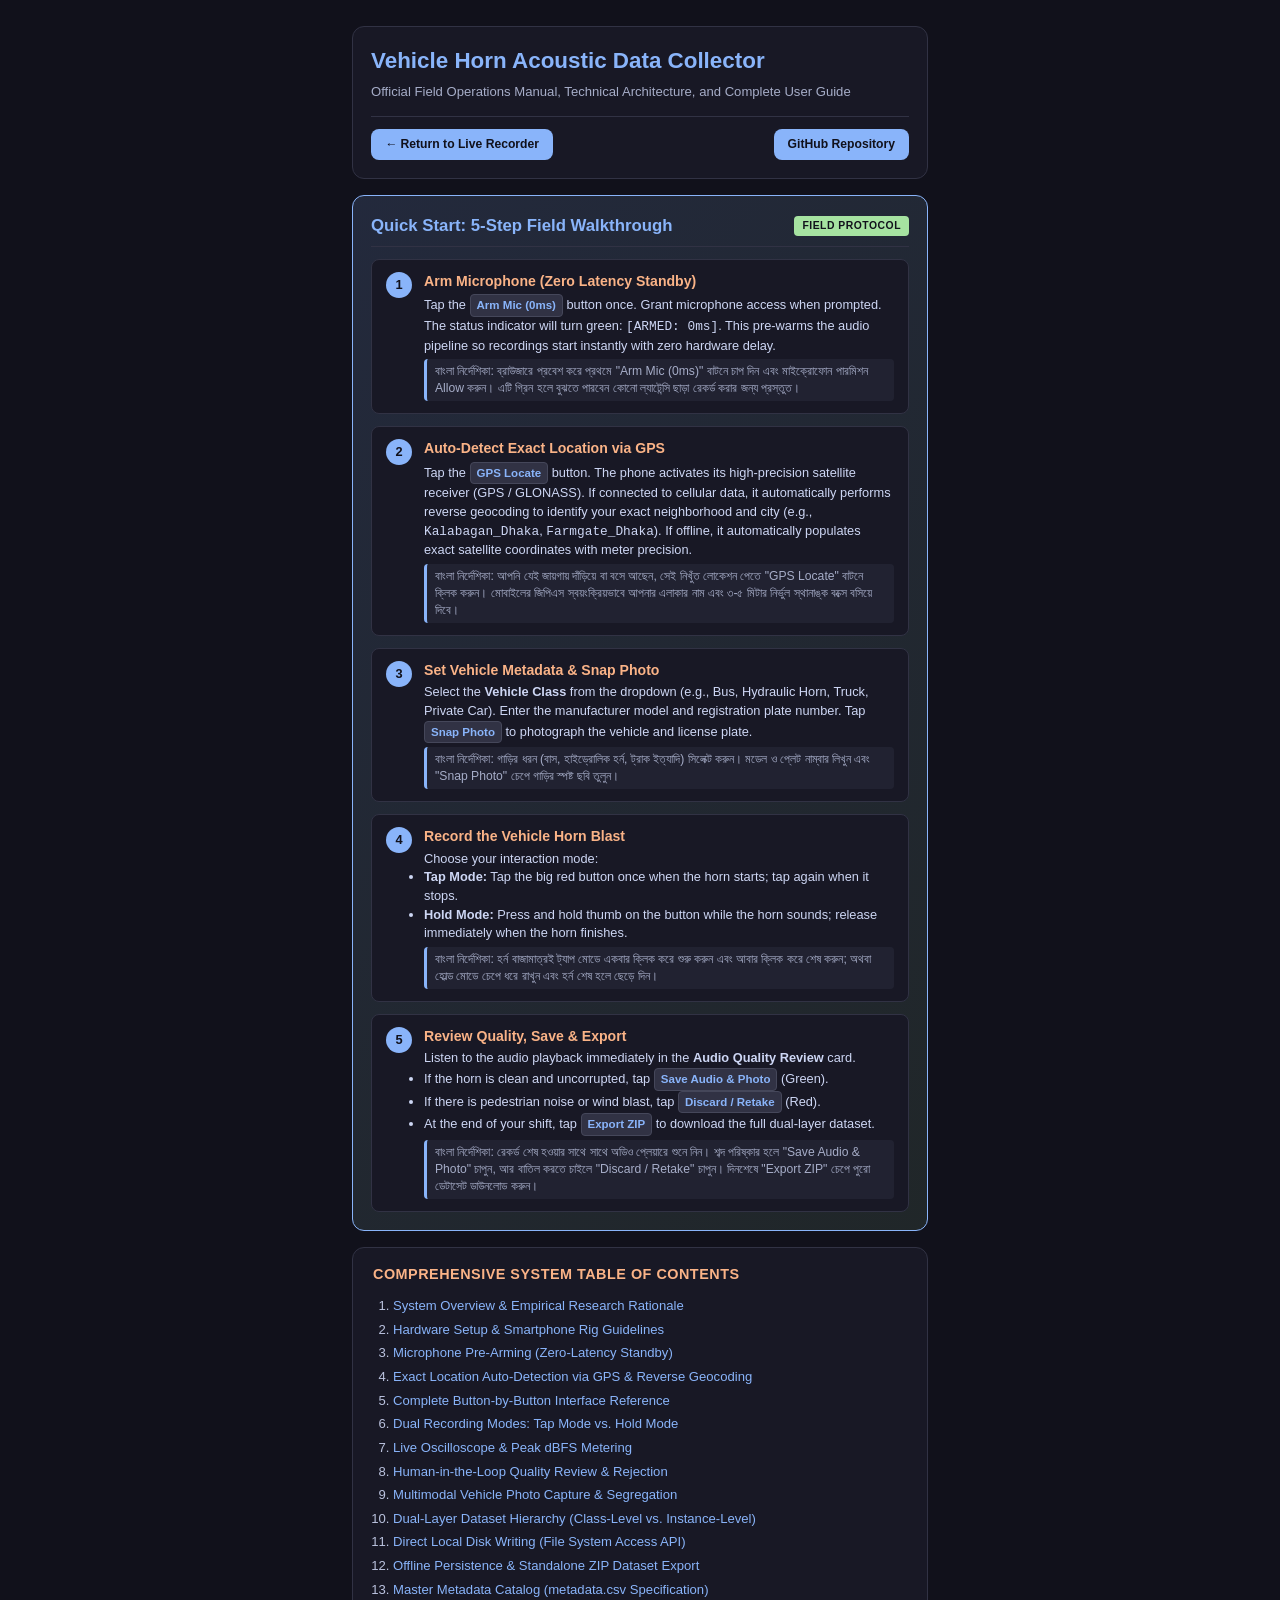
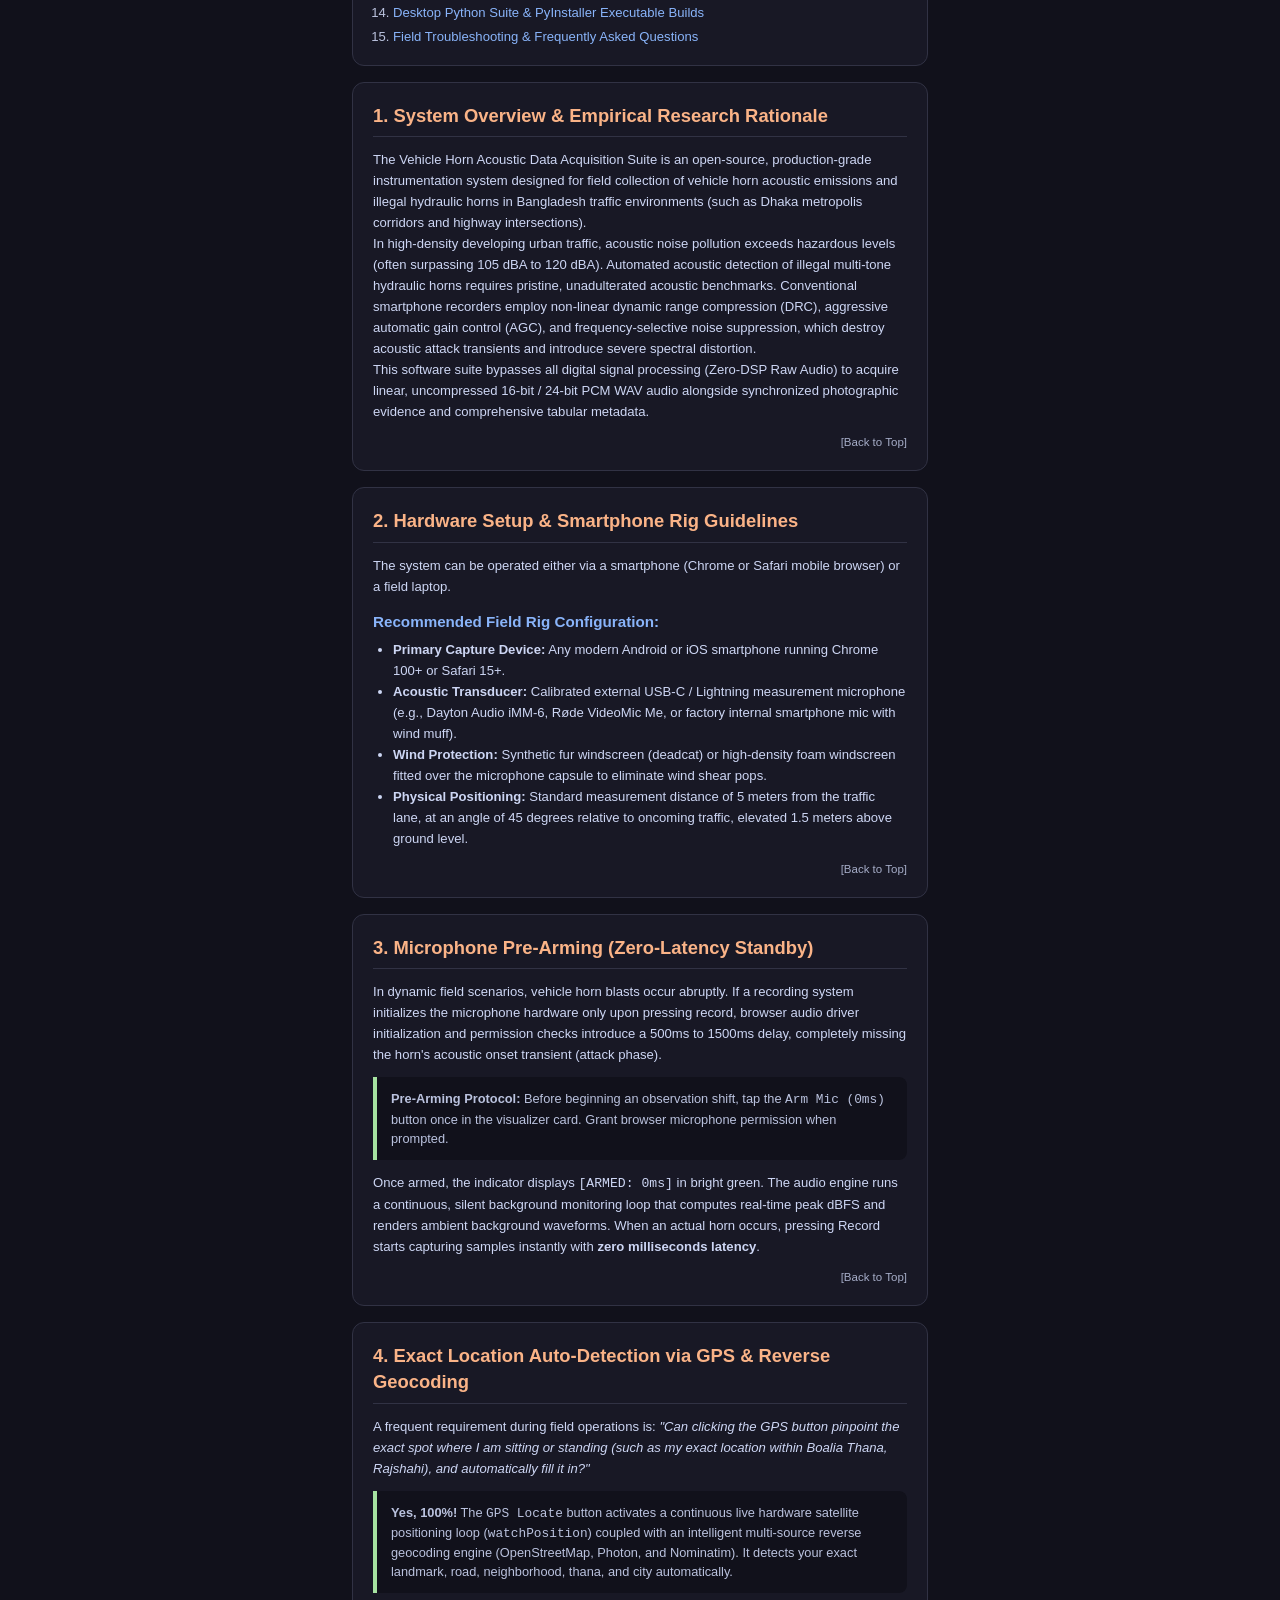
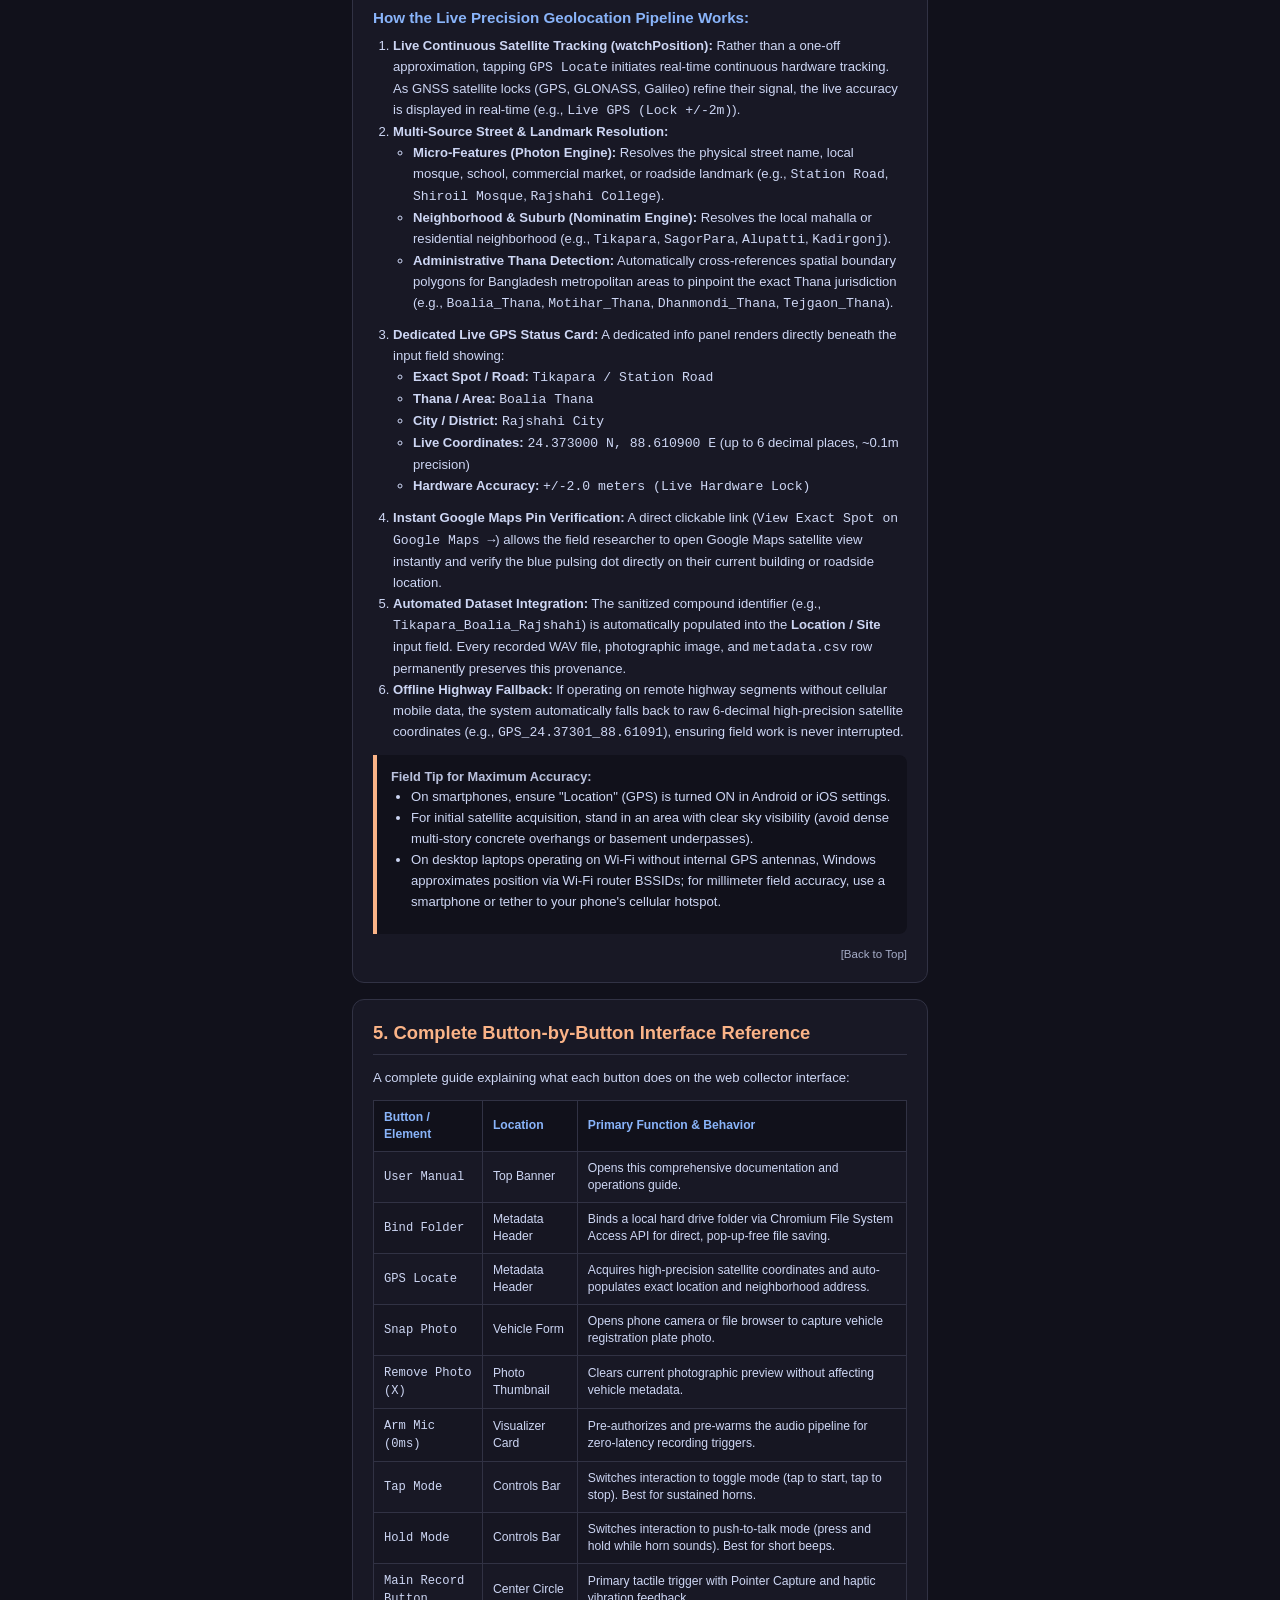
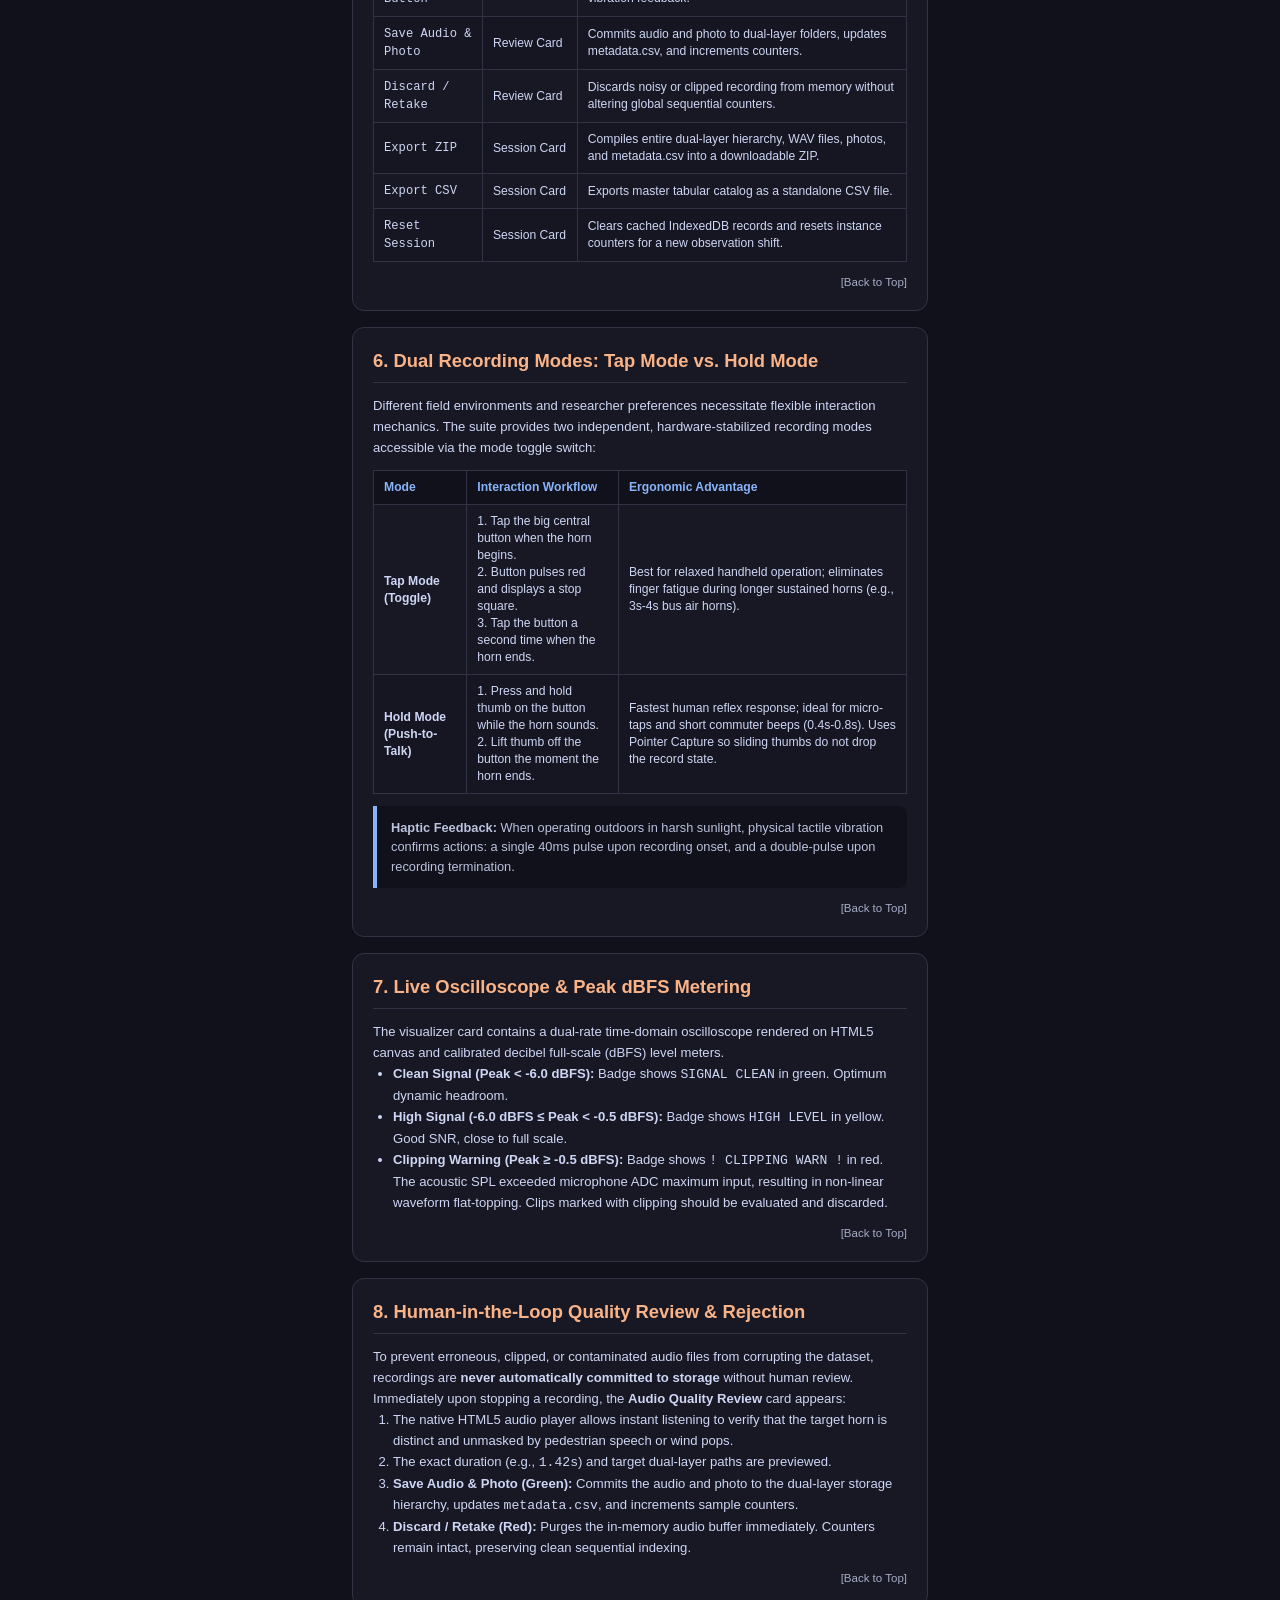
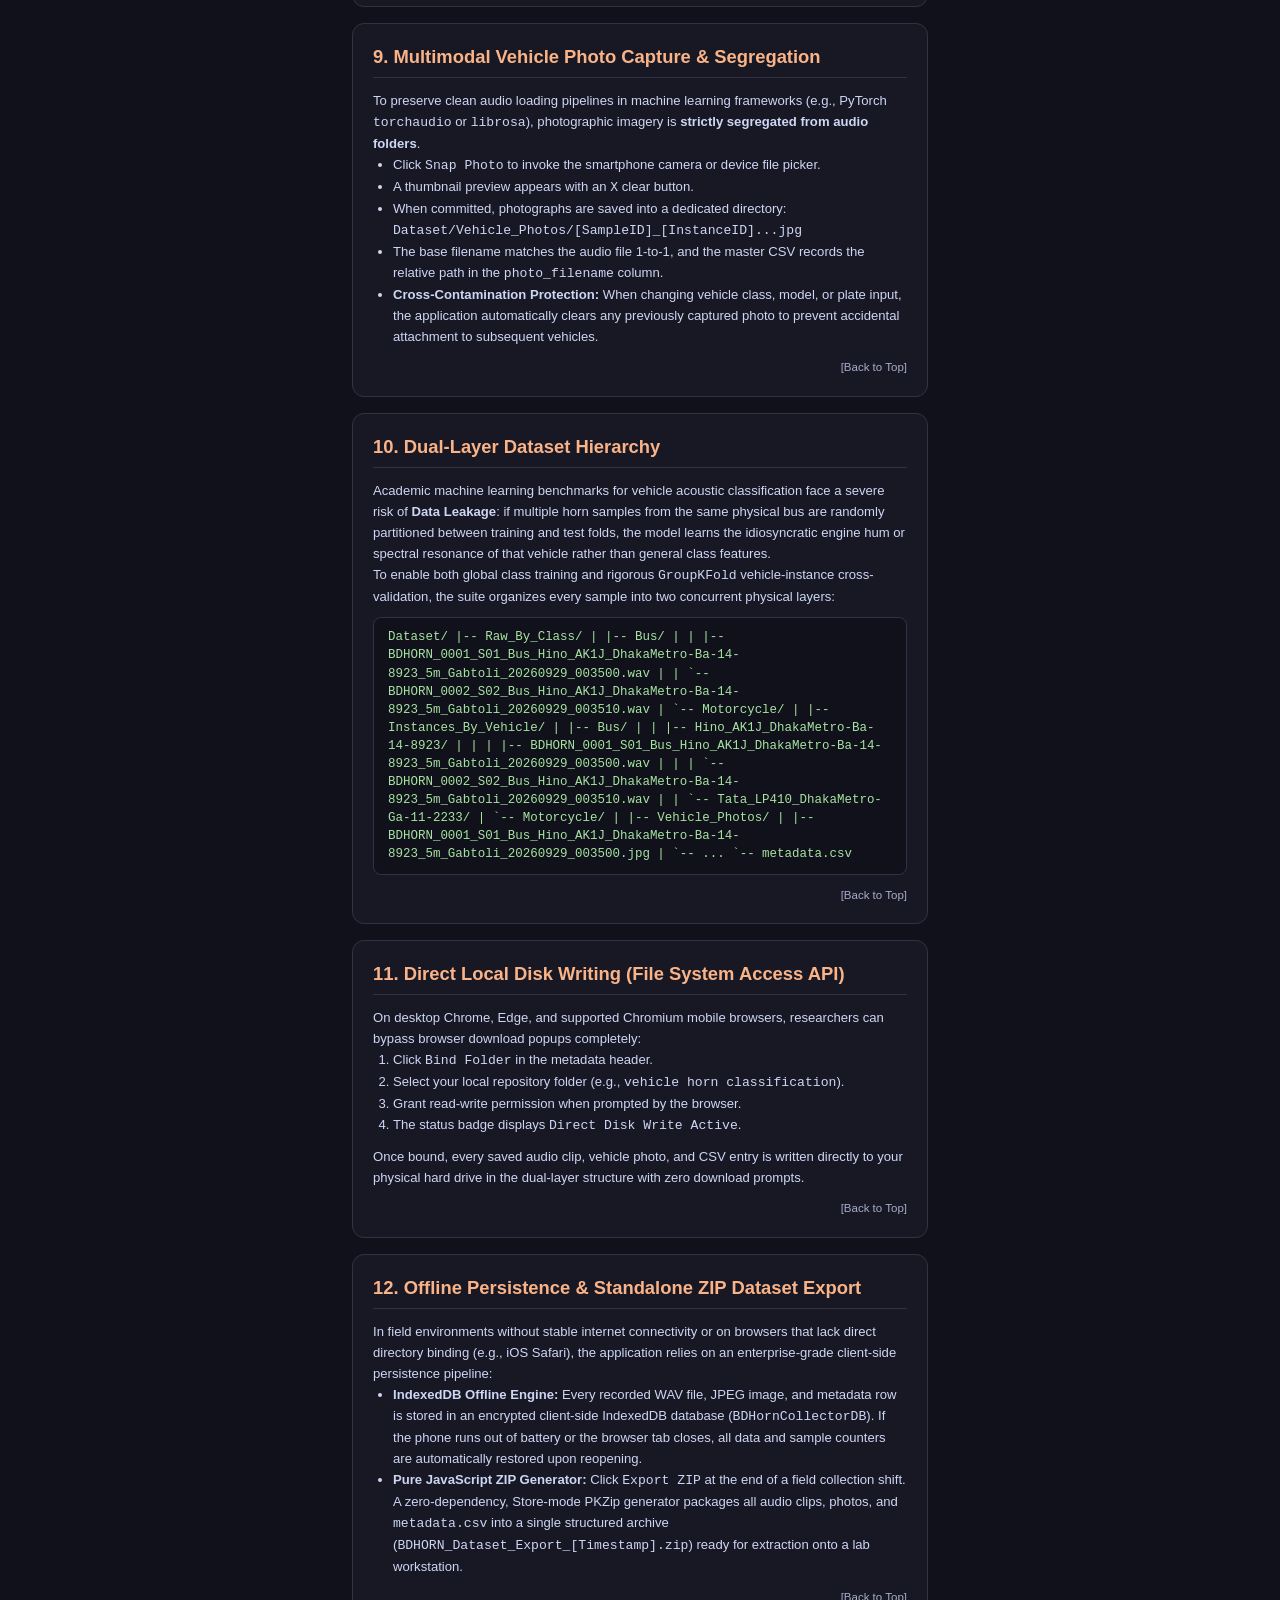
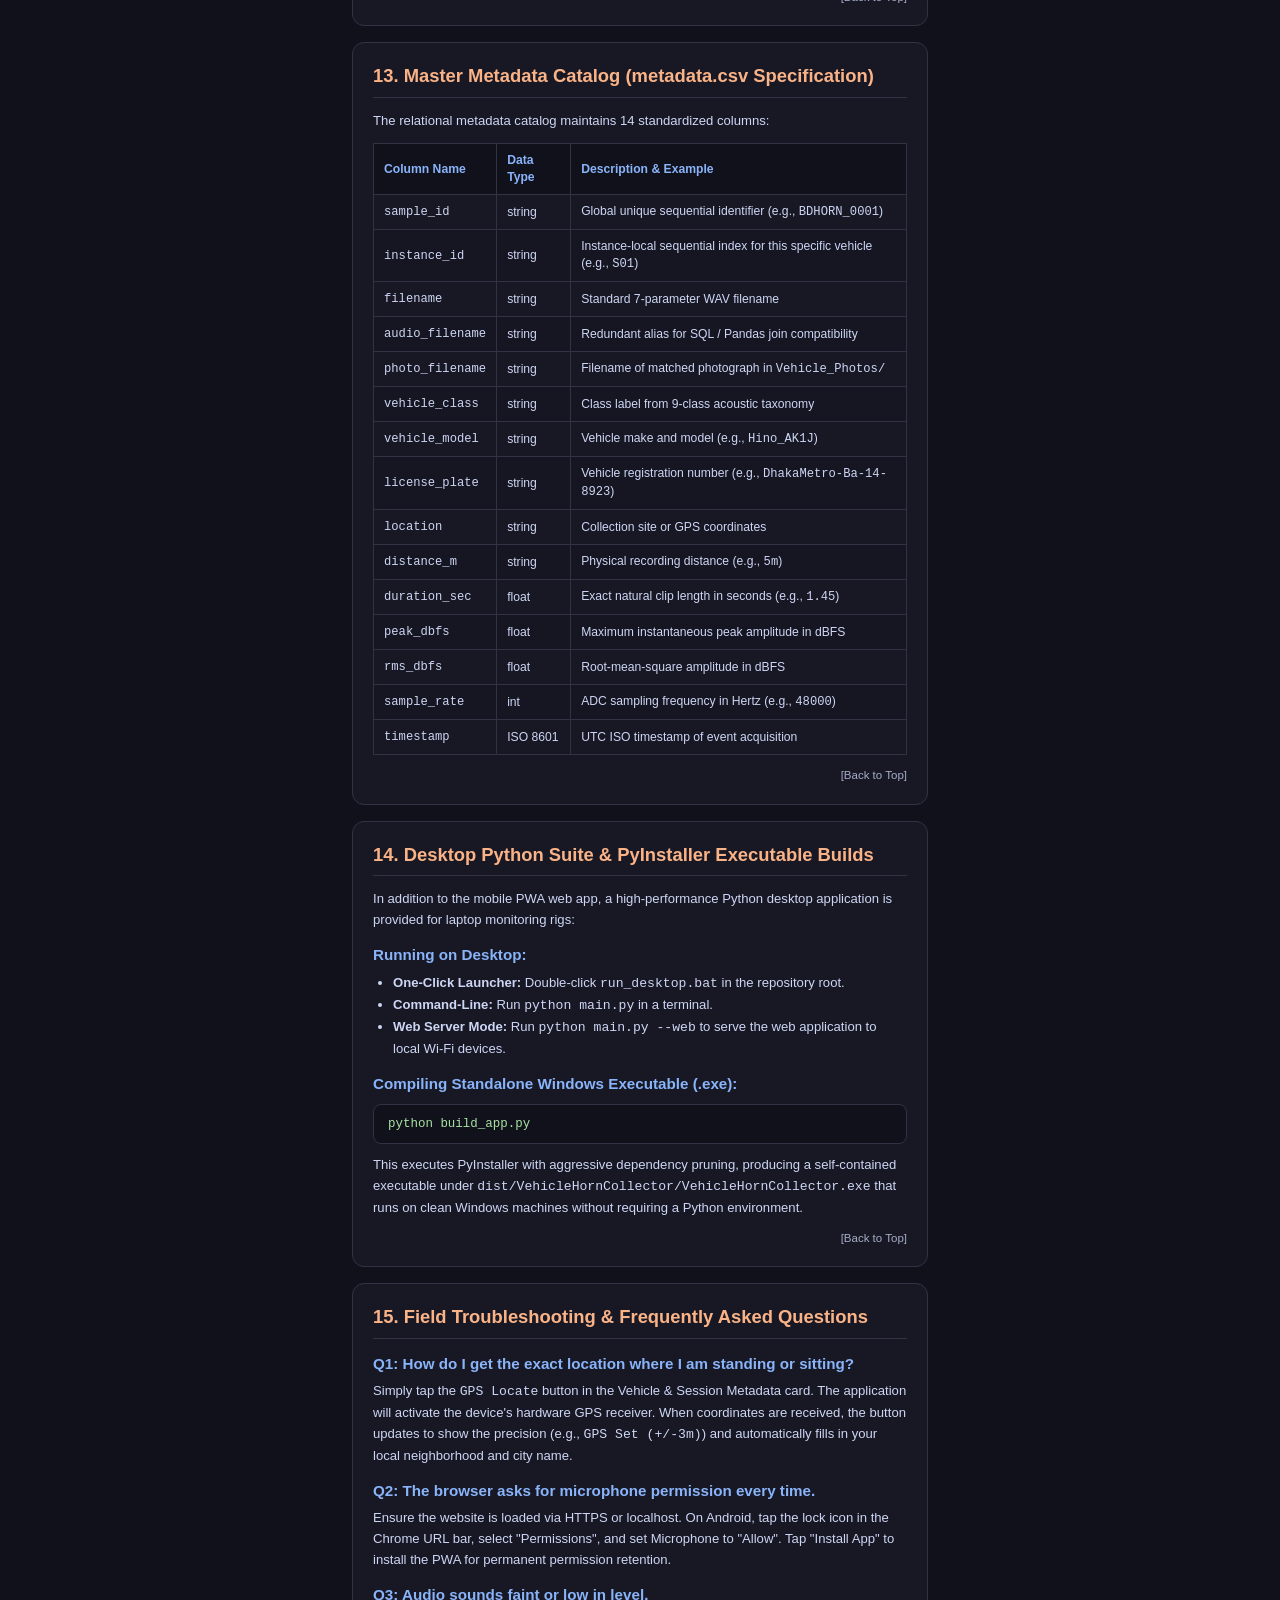
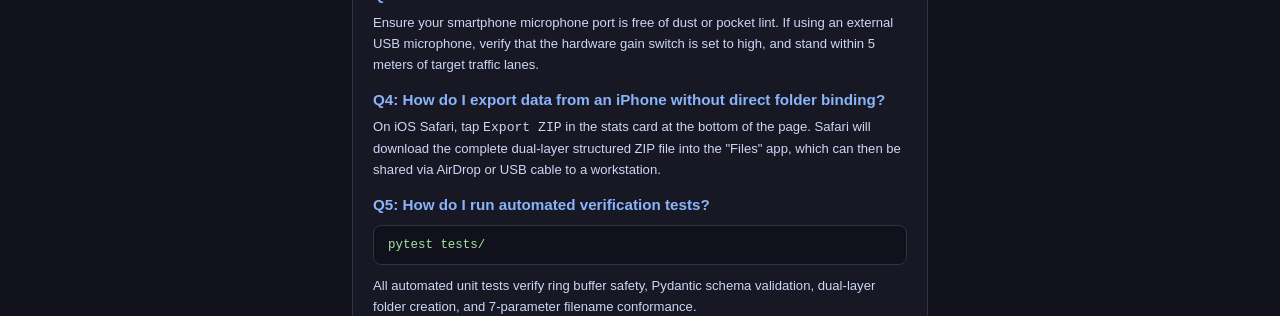
==== docs.html @ 0a72129c "Update filename architecture to [SampleID]_[InstanceID]_[VehicleClass]_[VehicleModel]_[LicensePlate]" ====
<!DOCTYPE html>
<html lang="en">
<head>
  <meta charset="UTF-8">
  <meta name="viewport" content="width=device-width, initial-scale=1.0, maximum-scale=1.0, user-scalable=no">
  <title>User Manual & Field Operations Guide - Vehicle Horn Acoustic Suite</title>
  <link rel="stylesheet" href="style.css">
  <meta name="theme-color" content="#1e1e2e">
  <style>
    .docs-container {
      max-width: 860px;
      margin: 0 auto;
      padding: 16px 12px;
      display: flex;
      flex-direction: column;
      gap: 16px;
    }
    .docs-header {
      background: #181825;
      padding: 18px;
      border-radius: 12px;
      border: 1px solid #313244;
    }
    .docs-header h1 {
      font-size: 1.4rem;
      color: #89b4fa;
      font-weight: 800;
      margin-bottom: 6px;
    }
    .docs-header p {
      font-size: 0.82rem;
      color: #a6adc8;
      line-height: 1.5;
    }
    .nav-bar {
      display: flex;
      justify-content: space-between;
      align-items: center;
      margin-top: 14px;
      padding-top: 12px;
      border-top: 1px solid #313244;
      flex-wrap: wrap;
      gap: 8px;
    }
    .nav-btn-link {
      background: #89b4fa;
      color: #11111b;
      text-decoration: none;
      font-size: 0.76rem;
      font-weight: 700;
      padding: 7px 14px;
      border-radius: 8px;
      display: inline-block;
      transition: filter 0.15s;
    }
    .nav-btn-link:hover { filter: brightness(1.1); }
    
    /* Quick Start Banner */
    .quick-start-box {
      background: linear-gradient(135deg, rgba(137, 180, 250, 0.15), rgba(166, 227, 161, 0.10));
      border: 1.5px solid #89b4fa;
      border-radius: 12px;
      padding: 18px;
    }
    .quick-start-header {
      display: flex;
      justify-content: space-between;
      align-items: center;
      margin-bottom: 12px;
      border-bottom: 1px solid #313244;
      padding-bottom: 8px;
    }
    .quick-start-title {
      font-size: 1.05rem;
      font-weight: 800;
      color: #89b4fa;
    }
    .quick-start-badge {
      background: #a6e3a1;
      color: #11111b;
      font-size: 0.65rem;
      font-weight: 800;
      padding: 3px 8px;
      border-radius: 4px;
      letter-spacing: 0.5px;
      text-transform: uppercase;
    }
    .quick-steps-grid {
      display: flex;
      flex-direction: column;
      gap: 12px;
    }
    .quick-step-card {
      background: #181825;
      border: 1px solid #313244;
      border-radius: 8px;
      padding: 12px 14px;
      display: flex;
      gap: 12px;
      align-items: flex-start;
    }
    .step-badge {
      background: #89b4fa;
      color: #11111b;
      font-weight: 800;
      font-size: 0.8rem;
      min-width: 26px;
      height: 26px;
      border-radius: 50%;
      display: flex;
      align-items: center;
      justify-content: center;
      flex-shrink: 0;
    }
    .step-body {
      flex: 1;
    }
    .step-title {
      font-size: 0.88rem;
      font-weight: 700;
      color: #fab387;
      margin-bottom: 3px;
    }
    .step-desc {
      font-size: 0.8rem;
      color: #cdd6f4;
      line-height: 1.45;
    }
    .bilingual-hint {
      font-size: 0.76rem;
      color: #a6adc8;
      margin-top: 4px;
      font-style: normal;
      background: rgba(49, 50, 68, 0.4);
      padding: 4px 8px;
      border-radius: 4px;
      border-left: 3px solid #89b4fa;
    }

    .toc-card {
      background: #181825;
      padding: 16px 20px;
      border-radius: 12px;
      border: 1px solid #313244;
    }
    .toc-title {
      font-size: 0.9rem;
      font-weight: 700;
      color: #fab387;
      margin-bottom: 10px;
      text-transform: uppercase;
      letter-spacing: 0.5px;
    }
    .toc-list {
      list-style-type: decimal;
      padding-left: 20px;
      font-size: 0.82rem;
      color: #bac2de;
      line-height: 1.8;
    }
    .toc-list a {
      color: #89b4fa;
      text-decoration: none;
    }
    .toc-list a:hover { text-decoration: underline; }
    .doc-section {
      background: #181825;
      padding: 20px;
      border-radius: 12px;
      border: 1px solid #313244;
    }
    .doc-section h2 {
      font-size: 1.15rem;
      color: #fab387;
      margin-bottom: 12px;
      border-bottom: 1px solid #313244;
      padding-bottom: 8px;
    }
    .doc-section h3 {
      font-size: 0.95rem;
      color: #89b4fa;
      margin: 14px 0 6px 0;
    }
    .doc-section p, .doc-section li {
      font-size: 0.82rem;
      color: #cdd6f4;
      line-height: 1.6;
    }
    .doc-section ul, .doc-section ol {
      padding-left: 20px;
      margin-bottom: 10px;
    }
    .doc-callout {
      background: #11111b;
      border-left: 4px solid #89b4fa;
      padding: 12px 14px;
      border-radius: 0 8px 8px 0;
      margin: 12px 0;
      font-size: 0.8rem;
      color: #bac2de;
      line-height: 1.5;
    }
    .doc-callout.warning { border-left-color: #fab387; }
    .doc-callout.success { border-left-color: #a6e3a1; }
    .code-block {
      background: #11111b;
      border: 1px solid #313244;
      border-radius: 8px;
      padding: 10px 14px;
      font-family: Consolas, Monaco, "Courier New", monospace;
      font-size: 0.78rem;
      color: #a6e3a1;
      overflow-x: auto;
      margin: 10px 0;
      line-height: 1.45;
    }
    .data-table {
      width: 100%;
      border-collapse: collapse;
      margin: 12px 0;
      font-size: 0.76rem;
    }
    .data-table th, .data-table td {
      border: 1px solid #313244;
      padding: 8px 10px;
      text-align: left;
    }
    .data-table th {
      background: #11111b;
      color: #89b4fa;
      font-weight: 700;
    }
    .data-table tr:nth-child(even) { background: #161622; }
    .btn-tag {
      background: #313244;
      color: #89b4fa;
      border: 1px solid #45475a;
      padding: 2px 6px;
      border-radius: 4px;
      font-weight: 700;
      font-size: 0.72rem;
      display: inline-block;
      white-space: nowrap;
    }
    .back-to-top {
      text-align: right;
      font-size: 0.72rem;
      margin-top: 12px;
    }
    .back-to-top a {
      color: #a6adc8;
      text-decoration: none;
    }
    .back-to-top a:hover { color: #89b4fa; }
  </style>
</head>
<body>
  <div class="docs-container">
    <header class="docs-header">
      <h1>Vehicle Horn Acoustic Data Collector</h1>
      <p>Official Field Operations Manual, Technical Architecture, and Complete User Guide</p>
      <div class="nav-bar">
        <a href="index.html" class="nav-btn-link">&larr; Return to Live Recorder</a>
        <a href="https://github.com/tamimystic/vehicle-horn-classification" target="_blank" rel="noopener" class="nav-btn-link">GitHub Repository</a>
      </div>
    </header>

    <!-- Quick Start Card -->
    <section class="quick-start-box">
      <div class="quick-start-header">
        <span class="quick-start-title">Quick Start: 5-Step Field Walkthrough</span>
        <span class="quick-start-badge">FIELD PROTOCOL</span>
      </div>
      <div class="quick-steps-grid">
        <div class="quick-step-card">
          <div class="step-badge">1</div>
          <div class="step-body">
            <div class="step-title">Arm Microphone (Zero Latency Standby)</div>
            <div class="step-desc">
              Tap the <span class="btn-tag">Arm Mic (0ms)</span> button once. Grant microphone access when prompted. The status indicator will turn green: <code>[ARMED: 0ms]</code>. This pre-warms the audio pipeline so recordings start instantly with zero hardware delay.
            </div>
            <div class="bilingual-hint">
              বাংলা নির্দেশিকা: ব্রাউজারে প্রবেশ করে প্রথমে "Arm Mic (0ms)" বাটনে চাপ দিন এবং মাইক্রোফোন পারমিশন Allow করুন। এটি গ্রিন হলে বুঝতে পারবেন কোনো ল্যাটেন্সি ছাড়া রেকর্ড করার জন্য প্রস্তুত।
            </div>
          </div>
        </div>

        <div class="quick-step-card">
          <div class="step-badge">2</div>
          <div class="step-body">
            <div class="step-title">Auto-Detect Exact Location via GPS</div>
            <div class="step-desc">
              Tap the <span class="btn-tag">GPS Locate</span> button. The phone activates its high-precision satellite receiver (GPS / GLONASS). If connected to cellular data, it automatically performs reverse geocoding to identify your exact neighborhood and city (e.g., <code>Kalabagan_Dhaka</code>, <code>Farmgate_Dhaka</code>). If offline, it automatically populates exact satellite coordinates with meter precision.
            </div>
            <div class="bilingual-hint">
              বাংলা নির্দেশিকা: আপনি যেই জায়গায় দাঁড়িয়ে বা বসে আছেন, সেই নিখুঁত লোকেশন পেতে "GPS Locate" বাটনে ক্লিক করুন। মোবাইলের জিপিএস স্বয়ংক্রিয়ভাবে আপনার এলাকার নাম এবং ৩-৫ মিটার নির্ভুল স্থানাঙ্ক বক্সে বসিয়ে দিবে।
            </div>
          </div>
        </div>

        <div class="quick-step-card">
          <div class="step-badge">3</div>
          <div class="step-body">
            <div class="step-title">Set Vehicle Metadata & Snap Photo</div>
            <div class="step-desc">
              Select the <strong>Vehicle Class</strong> from the dropdown (e.g., Bus, Hydraulic Horn, Truck, Private Car). Enter the manufacturer model and registration plate number. Tap <span class="btn-tag">Snap Photo</span> to photograph the vehicle and license plate.
            </div>
            <div class="bilingual-hint">
              বাংলা নির্দেশিকা: গাড়ির ধরন (বাস, হাইড্রোলিক হর্ন, ট্রাক ইত্যাদি) সিলেক্ট করুন। মডেল ও প্লেট নাম্বার লিখুন এবং "Snap Photo" চেপে গাড়ির স্পষ্ট ছবি তুলুন।
            </div>
          </div>
        </div>

        <div class="quick-step-card">
          <div class="step-badge">4</div>
          <div class="step-body">
            <div class="step-title">Record the Vehicle Horn Blast</div>
            <div class="step-desc">
              Choose your interaction mode:
              <ul>
                <li><strong>Tap Mode:</strong> Tap the big red button once when the horn starts; tap again when it stops.</li>
                <li><strong>Hold Mode:</strong> Press and hold thumb on the button while the horn sounds; release immediately when the horn finishes.</li>
              </ul>
            </div>
            <div class="bilingual-hint">
              বাংলা নির্দেশিকা: হর্ন বাজামাত্রই ট্যাপ মোডে একবার ক্লিক করে শুরু করুন এবং আবার ক্লিক করে শেষ করুন; অথবা হোল্ড মোডে চেপে ধরে রাখুন এবং হর্ন শেষ হলে ছেড়ে দিন।
            </div>
          </div>
        </div>

        <div class="quick-step-card">
          <div class="step-badge">5</div>
          <div class="step-body">
            <div class="step-title">Review Quality, Save & Export</div>
            <div class="step-desc">
              Listen to the audio playback immediately in the <strong>Audio Quality Review</strong> card.
              <ul>
                <li>If the horn is clean and uncorrupted, tap <span class="btn-tag">Save Audio & Photo</span> (Green).</li>
                <li>If there is pedestrian noise or wind blast, tap <span class="btn-tag">Discard / Retake</span> (Red).</li>
                <li>At the end of your shift, tap <span class="btn-tag">Export ZIP</span> to download the full dual-layer dataset.</li>
              </ul>
            </div>
            <div class="bilingual-hint">
              বাংলা নির্দেশিকা: রেকর্ড শেষ হওয়ার সাথে সাথে অডিও প্লেয়ারে শুনে নিন। শব্দ পরিষ্কার হলে "Save Audio & Photo" চাপুন, আর বাতিল করতে চাইলে "Discard / Retake" চাপুন। দিনশেষে "Export ZIP" চেপে পুরো ডেটাসেট ডাউনলোড করুন।
            </div>
          </div>
        </div>
      </div>
    </section>

    <!-- Table of Contents -->
    <section class="toc-card">
      <div class="toc-title">Comprehensive System Table of Contents</div>
      <ol class="toc-list">
        <li><a href="#section-1">System Overview & Empirical Research Rationale</a></li>
        <li><a href="#section-2">Hardware Setup & Smartphone Rig Guidelines</a></li>
        <li><a href="#section-3">Microphone Pre-Arming (Zero-Latency Standby)</a></li>
        <li><a href="#section-4">Exact Location Auto-Detection via GPS & Reverse Geocoding</a></li>
        <li><a href="#section-5">Complete Button-by-Button Interface Reference</a></li>
        <li><a href="#section-6">Dual Recording Modes: Tap Mode vs. Hold Mode</a></li>
        <li><a href="#section-7">Live Oscilloscope & Peak dBFS Metering</a></li>
        <li><a href="#section-8">Human-in-the-Loop Quality Review & Rejection</a></li>
        <li><a href="#section-9">Multimodal Vehicle Photo Capture & Segregation</a></li>
        <li><a href="#section-10">Dual-Layer Dataset Hierarchy (Class-Level vs. Instance-Level)</a></li>
        <li><a href="#section-11">Direct Local Disk Writing (File System Access API)</a></li>
        <li><a href="#section-12">Offline Persistence & Standalone ZIP Dataset Export</a></li>
        <li><a href="#section-13">Master Metadata Catalog (metadata.csv Specification)</a></li>
        <li><a href="#section-14">Desktop Python Suite & PyInstaller Executable Builds</a></li>
        <li><a href="#section-15">Field Troubleshooting & Frequently Asked Questions</a></li>
      </ol>
    </section>

    <!-- Section 1 -->
    <article id="section-1" class="doc-section">
      <h2>1. System Overview & Empirical Research Rationale</h2>
      <p>
        The Vehicle Horn Acoustic Data Acquisition Suite is an open-source, production-grade instrumentation system designed for field collection of vehicle horn acoustic emissions and illegal hydraulic horns in Bangladesh traffic environments (such as Dhaka metropolis corridors and highway intersections).
      </p>
      <p>
        In high-density developing urban traffic, acoustic noise pollution exceeds hazardous levels (often surpassing 105 dBA to 120 dBA). Automated acoustic detection of illegal multi-tone hydraulic horns requires pristine, unadulterated acoustic benchmarks. Conventional smartphone recorders employ non-linear dynamic range compression (DRC), aggressive automatic gain control (AGC), and frequency-selective noise suppression, which destroy acoustic attack transients and introduce severe spectral distortion.
      </p>
      <p>
        This software suite bypasses all digital signal processing (Zero-DSP Raw Audio) to acquire linear, uncompressed 16-bit / 24-bit PCM WAV audio alongside synchronized photographic evidence and comprehensive tabular metadata.
      </p>
      <div class="back-to-top"><a href="#">[Back to Top]</a></div>
    </article>

    <!-- Section 2 -->
    <article id="section-2" class="doc-section">
      <h2>2. Hardware Setup & Smartphone Rig Guidelines</h2>
      <p>
        The system can be operated either via a smartphone (Chrome or Safari mobile browser) or a field laptop.
      </p>
      <h3>Recommended Field Rig Configuration:</h3>
      <ul>
        <li><strong>Primary Capture Device:</strong> Any modern Android or iOS smartphone running Chrome 100+ or Safari 15+.</li>
        <li><strong>Acoustic Transducer:</strong> Calibrated external USB-C / Lightning measurement microphone (e.g., Dayton Audio iMM-6, R&oslash;de VideoMic Me, or factory internal smartphone mic with wind muff).</li>
        <li><strong>Wind Protection:</strong> Synthetic fur windscreen (deadcat) or high-density foam windscreen fitted over the microphone capsule to eliminate wind shear pops.</li>
        <li><strong>Physical Positioning:</strong> Standard measurement distance of 5 meters from the traffic lane, at an angle of 45 degrees relative to oncoming traffic, elevated 1.5 meters above ground level.</li>
      </ul>
      <div class="back-to-top"><a href="#">[Back to Top]</a></div>
    </article>

    <!-- Section 3 -->
    <article id="section-3" class="doc-section">
      <h2>3. Microphone Pre-Arming (Zero-Latency Standby)</h2>
      <p>
        In dynamic field scenarios, vehicle horn blasts occur abruptly. If a recording system initializes the microphone hardware only upon pressing record, browser audio driver initialization and permission checks introduce a 500ms to 1500ms delay, completely missing the horn's acoustic onset transient (attack phase).
      </p>
      <div class="doc-callout success">
        <strong>Pre-Arming Protocol:</strong> Before beginning an observation shift, tap the <code>Arm Mic (0ms)</code> button once in the visualizer card. Grant browser microphone permission when prompted.
      </div>
      <p>
        Once armed, the indicator displays <code>[ARMED: 0ms]</code> in bright green. The audio engine runs a continuous, silent background monitoring loop that computes real-time peak dBFS and renders ambient background waveforms. When an actual horn occurs, pressing Record starts capturing samples instantly with <strong>zero milliseconds latency</strong>.
      </p>
      <div class="back-to-top"><a href="#">[Back to Top]</a></div>
    </article>

    <!-- Section 4 -->
    <article id="section-4" class="doc-section">
      <h2>4. Exact Location Auto-Detection via GPS & Reverse Geocoding</h2>
      <p>
        A frequent requirement during field operations is: <em>"Can clicking the GPS button pinpoint the exact spot where I am sitting or standing (such as my exact location within Boalia Thana, Rajshahi), and automatically fill it in?"</em>
      </p>
      <div class="doc-callout success">
        <strong>Yes, 100%!</strong> The <code>GPS Locate</code> button activates a continuous live hardware satellite positioning loop (<code>watchPosition</code>) coupled with an intelligent multi-source reverse geocoding engine (OpenStreetMap, Photon, and Nominatim). It detects your exact landmark, road, neighborhood, thana, and city automatically.
      </div>

      <h3>How the Live Precision Geolocation Pipeline Works:</h3>
      <ol>
        <li>
          <strong>Live Continuous Satellite Tracking (watchPosition):</strong> Rather than a one-off approximation, tapping <code>GPS Locate</code> initiates real-time continuous hardware tracking. As GNSS satellite locks (GPS, GLONASS, Galileo) refine their signal, the live accuracy is displayed in real-time (e.g., <code>Live GPS (Lock +/-2m)</code>).
        </li>
        <li>
          <strong>Multi-Source Street & Landmark Resolution:</strong>
          <ul>
            <li><strong>Micro-Features (Photon Engine):</strong> Resolves the physical street name, local mosque, school, commercial market, or roadside landmark (e.g., <code>Station Road</code>, <code>Shiroil Mosque</code>, <code>Rajshahi College</code>).</li>
            <li><strong>Neighborhood & Suburb (Nominatim Engine):</strong> Resolves the local mahalla or residential neighborhood (e.g., <code>Tikapara</code>, <code>SagorPara</code>, <code>Alupatti</code>, <code>Kadirgonj</code>).</li>
            <li><strong>Administrative Thana Detection:</strong> Automatically cross-references spatial boundary polygons for Bangladesh metropolitan areas to pinpoint the exact Thana jurisdiction (e.g., <code>Boalia_Thana</code>, <code>Motihar_Thana</code>, <code>Dhanmondi_Thana</code>, <code>Tejgaon_Thana</code>).</li>
          </ul>
        </li>
        <li>
          <strong>Dedicated Live GPS Status Card:</strong> A dedicated info panel renders directly beneath the input field showing:
          <ul>
            <li><strong>Exact Spot / Road:</strong> <code>Tikapara / Station Road</code></li>
            <li><strong>Thana / Area:</strong> <code>Boalia Thana</code></li>
            <li><strong>City / District:</strong> <code>Rajshahi City</code></li>
            <li><strong>Live Coordinates:</strong> <code>24.373000 N, 88.610900 E</code> (up to 6 decimal places, ~0.1m precision)</li>
            <li><strong>Hardware Accuracy:</strong> <code>+/-2.0 meters (Live Hardware Lock)</code></li>
          </ul>
        </li>
        <li>
          <strong>Instant Google Maps Pin Verification:</strong> A direct clickable link (<code>View Exact Spot on Google Maps &rarr;</code>) allows the field researcher to open Google Maps satellite view instantly and verify the blue pulsing dot directly on their current building or roadside location.
        </li>
        <li>
          <strong>Automated Dataset Integration:</strong> The sanitized compound identifier (e.g., <code>Tikapara_Boalia_Rajshahi</code>) is automatically populated into the <strong>Location / Site</strong> input field. Every recorded WAV file, photographic image, and <code>metadata.csv</code> row permanently preserves this provenance.
        </li>
        <li>
          <strong>Offline Highway Fallback:</strong> If operating on remote highway segments without cellular mobile data, the system automatically falls back to raw 6-decimal high-precision satellite coordinates (e.g., <code>GPS_24.37301_88.61091</code>), ensuring field work is never interrupted.
        </li>
      </ol>

      <div class="doc-callout warning">
        <strong>Field Tip for Maximum Accuracy:</strong>
        <ul>
          <li>On smartphones, ensure "Location" (GPS) is turned ON in Android or iOS settings.</li>
          <li>For initial satellite acquisition, stand in an area with clear sky visibility (avoid dense multi-story concrete overhangs or basement underpasses).</li>
          <li>On desktop laptops operating on Wi-Fi without internal GPS antennas, Windows approximates position via Wi-Fi router BSSIDs; for millimeter field accuracy, use a smartphone or tether to your phone's cellular hotspot.</li>
        </ul>
      </div>
      <div class="back-to-top"><a href="#">[Back to Top]</a></div>
    </article>

    <!-- Section 5 -->
    <article id="section-5" class="doc-section">
      <h2>5. Complete Button-by-Button Interface Reference</h2>
      <p>
        A complete guide explaining what each button does on the web collector interface:
      </p>
      <table class="data-table">
        <thead>
          <tr>
            <th>Button / Element</th>
            <th>Location</th>
            <th>Primary Function & Behavior</th>
          </tr>
        </thead>
        <tbody>
          <tr>
            <td><code>User Manual</code></td>
            <td>Top Banner</td>
            <td>Opens this comprehensive documentation and operations guide.</td>
          </tr>
          <tr>
            <td><code>Bind Folder</code></td>
            <td>Metadata Header</td>
            <td>Binds a local hard drive folder via Chromium File System Access API for direct, pop-up-free file saving.</td>
          </tr>
          <tr>
            <td><code>GPS Locate</code></td>
            <td>Metadata Header</td>
            <td>Acquires high-precision satellite coordinates and auto-populates exact location and neighborhood address.</td>
          </tr>
          <tr>
            <td><code>Snap Photo</code></td>
            <td>Vehicle Form</td>
            <td>Opens phone camera or file browser to capture vehicle registration plate photo.</td>
          </tr>
          <tr>
            <td><code>Remove Photo (X)</code></td>
            <td>Photo Thumbnail</td>
            <td>Clears current photographic preview without affecting vehicle metadata.</td>
          </tr>
          <tr>
            <td><code>Arm Mic (0ms)</code></td>
            <td>Visualizer Card</td>
            <td>Pre-authorizes and pre-warms the audio pipeline for zero-latency recording triggers.</td>
          </tr>
          <tr>
            <td><code>Tap Mode</code></td>
            <td>Controls Bar</td>
            <td>Switches interaction to toggle mode (tap to start, tap to stop). Best for sustained horns.</td>
          </tr>
          <tr>
            <td><code>Hold Mode</code></td>
            <td>Controls Bar</td>
            <td>Switches interaction to push-to-talk mode (press and hold while horn sounds). Best for short beeps.</td>
          </tr>
          <tr>
            <td><code>Main Record Button</code></td>
            <td>Center Circle</td>
            <td>Primary tactile trigger with Pointer Capture and haptic vibration feedback.</td>
          </tr>
          <tr>
            <td><code>Save Audio & Photo</code></td>
            <td>Review Card</td>
            <td>Commits audio and photo to dual-layer folders, updates metadata.csv, and increments counters.</td>
          </tr>
          <tr>
            <td><code>Discard / Retake</code></td>
            <td>Review Card</td>
            <td>Discards noisy or clipped recording from memory without altering global sequential counters.</td>
          </tr>
          <tr>
            <td><code>Export ZIP</code></td>
            <td>Session Card</td>
            <td>Compiles entire dual-layer hierarchy, WAV files, photos, and metadata.csv into a downloadable ZIP.</td>
          </tr>
          <tr>
            <td><code>Export CSV</code></td>
            <td>Session Card</td>
            <td>Exports master tabular catalog as a standalone CSV file.</td>
          </tr>
          <tr>
            <td><code>Reset Session</code></td>
            <td>Session Card</td>
            <td>Clears cached IndexedDB records and resets instance counters for a new observation shift.</td>
          </tr>
        </tbody>
      </table>
      <div class="back-to-top"><a href="#">[Back to Top]</a></div>
    </article>

    <!-- Section 6 -->
    <article id="section-6" class="doc-section">
      <h2>6. Dual Recording Modes: Tap Mode vs. Hold Mode</h2>
      <p>
        Different field environments and researcher preferences necessitate flexible interaction mechanics. The suite provides two independent, hardware-stabilized recording modes accessible via the mode toggle switch:
      </p>
      <table class="data-table">
        <thead>
          <tr>
            <th>Mode</th>
            <th>Interaction Workflow</th>
            <th>Ergonomic Advantage</th>
          </tr>
        </thead>
        <tbody>
          <tr>
            <td><strong>Tap Mode (Toggle)</strong></td>
            <td>
              1. Tap the big central button when the horn begins.<br>
              2. Button pulses red and displays a stop square.<br>
              3. Tap the button a second time when the horn ends.
            </td>
            <td>Best for relaxed handheld operation; eliminates finger fatigue during longer sustained horns (e.g., 3s-4s bus air horns).</td>
          </tr>
          <tr>
            <td><strong>Hold Mode (Push-to-Talk)</strong></td>
            <td>
              1. Press and hold thumb on the button while the horn sounds.<br>
              2. Lift thumb off the button the moment the horn ends.
            </td>
            <td>Fastest human reflex response; ideal for micro-taps and short commuter beeps (0.4s-0.8s). Uses Pointer Capture so sliding thumbs do not drop the record state.</td>
          </tr>
        </tbody>
      </table>
      <div class="doc-callout">
        <strong>Haptic Feedback:</strong> When operating outdoors in harsh sunlight, physical tactile vibration confirms actions: a single 40ms pulse upon recording onset, and a double-pulse upon recording termination.
      </div>
      <div class="back-to-top"><a href="#">[Back to Top]</a></div>
    </article>

    <!-- Section 7 -->
    <article id="section-7" class="doc-section">
      <h2>7. Live Oscilloscope & Peak dBFS Metering</h2>
      <p>
        The visualizer card contains a dual-rate time-domain oscilloscope rendered on HTML5 canvas and calibrated decibel full-scale (dBFS) level meters.
      </p>
      <ul>
        <li><strong>Clean Signal (Peak &lt; -6.0 dBFS):</strong> Badge shows <code>SIGNAL CLEAN</code> in green. Optimum dynamic headroom.</li>
        <li><strong>High Signal (-6.0 dBFS &le; Peak &lt; -0.5 dBFS):</strong> Badge shows <code>HIGH LEVEL</code> in yellow. Good SNR, close to full scale.</li>
        <li><strong>Clipping Warning (Peak &ge; -0.5 dBFS):</strong> Badge shows <code>! CLIPPING WARN !</code> in red. The acoustic SPL exceeded microphone ADC maximum input, resulting in non-linear waveform flat-topping. Clips marked with clipping should be evaluated and discarded.</li>
      </ul>
      <div class="back-to-top"><a href="#">[Back to Top]</a></div>
    </article>

    <!-- Section 8 -->
    <article id="section-8" class="doc-section">
      <h2>8. Human-in-the-Loop Quality Review & Rejection</h2>
      <p>
        To prevent erroneous, clipped, or contaminated audio files from corrupting the dataset, recordings are <strong>never automatically committed to storage</strong> without human review.
      </p>
      <p>
        Immediately upon stopping a recording, the <strong>Audio Quality Review</strong> card appears:
      </p>
      <ol>
        <li>The native HTML5 audio player allows instant listening to verify that the target horn is distinct and unmasked by pedestrian speech or wind pops.</li>
        <li>The exact duration (e.g., <code>1.42s</code>) and target dual-layer paths are previewed.</li>
        <li><strong>Save Audio & Photo (Green):</strong> Commits the audio and photo to the dual-layer storage hierarchy, updates <code>metadata.csv</code>, and increments sample counters.</li>
        <li><strong>Discard / Retake (Red):</strong> Purges the in-memory audio buffer immediately. Counters remain intact, preserving clean sequential indexing.</li>
      </ol>
      <div class="back-to-top"><a href="#">[Back to Top]</a></div>
    </article>

    <!-- Section 9 -->
    <article id="section-9" class="doc-section">
      <h2>9. Multimodal Vehicle Photo Capture & Segregation</h2>
      <p>
        To preserve clean audio loading pipelines in machine learning frameworks (e.g., PyTorch <code>torchaudio</code> or <code>librosa</code>), photographic imagery is <strong>strictly segregated from audio folders</strong>.
      </p>
      <ul>
        <li>Click <code>Snap Photo</code> to invoke the smartphone camera or device file picker.</li>
        <li>A thumbnail preview appears with an <code>X</code> clear button.</li>
        <li>When committed, photographs are saved into a dedicated directory:
          <code>Dataset/Vehicle_Photos/[SampleID]_[InstanceID]...jpg</code>
        </li>
        <li>The base filename matches the audio file 1-to-1, and the master CSV records the relative path in the <code>photo_filename</code> column.</li>
        <li><strong>Cross-Contamination Protection:</strong> When changing vehicle class, model, or plate input, the application automatically clears any previously captured photo to prevent accidental attachment to subsequent vehicles.</li>
      </ul>
      <div class="back-to-top"><a href="#">[Back to Top]</a></div>
    </article>

    <!-- Section 10 -->
    <article id="section-10" class="doc-section">
      <h2>10. Dual-Layer Dataset Hierarchy</h2>
      <p>
        Academic machine learning benchmarks for vehicle acoustic classification face a severe risk of <strong>Data Leakage</strong>: if multiple horn samples from the same physical bus are randomly partitioned between training and test folds, the model learns the idiosyncratic engine hum or spectral resonance of that vehicle rather than general class features.
      </p>
      <p>
        To enable both global class training and rigorous <code>GroupKFold</code> vehicle-instance cross-validation, the suite organizes every sample into two concurrent physical layers:
      </p>
      <div class="code-block">
Dataset/
|-- Raw_By_Class/
|   |-- Bus/
|   |   |-- BDHORN_0001_S01_Bus_Hino_AK1J_DhakaMetro-Ba-14-8923_5m_Gabtoli_20260929_003500.wav
|   |   `-- BDHORN_0002_S02_Bus_Hino_AK1J_DhakaMetro-Ba-14-8923_5m_Gabtoli_20260929_003510.wav
|   `-- Motorcycle/
|
|-- Instances_By_Vehicle/
|   |-- Bus/
|   |   |-- Hino_AK1J_DhakaMetro-Ba-14-8923/
|   |   |   |-- BDHORN_0001_S01_Bus_Hino_AK1J_DhakaMetro-Ba-14-8923_5m_Gabtoli_20260929_003500.wav
|   |   |   `-- BDHORN_0002_S02_Bus_Hino_AK1J_DhakaMetro-Ba-14-8923_5m_Gabtoli_20260929_003510.wav
|   |   `-- Tata_LP410_DhakaMetro-Ga-11-2233/
|   `-- Motorcycle/
|
|-- Vehicle_Photos/
|   |-- BDHORN_0001_S01_Bus_Hino_AK1J_DhakaMetro-Ba-14-8923_5m_Gabtoli_20260929_003500.jpg
|   `-- ...
`-- metadata.csv
      </div>
      <div class="back-to-top"><a href="#">[Back to Top]</a></div>
    </article>

    <!-- Section 11 -->
    <article id="section-11" class="doc-section">
      <h2>11. Direct Local Disk Writing (File System Access API)</h2>
      <p>
        On desktop Chrome, Edge, and supported Chromium mobile browsers, researchers can bypass browser download popups completely:
      </p>
      <ol>
        <li>Click <code>Bind Folder</code> in the metadata header.</li>
        <li>Select your local repository folder (e.g., <code>vehicle horn classification</code>).</li>
        <li>Grant read-write permission when prompted by the browser.</li>
        <li>The status badge displays <code>Direct Disk Write Active</code>.</li>
      </ol>
      <p>
        Once bound, every saved audio clip, vehicle photo, and CSV entry is written directly to your physical hard drive in the dual-layer structure with zero download prompts.
      </p>
      <div class="back-to-top"><a href="#">[Back to Top]</a></div>
    </article>

    <!-- Section 12 -->
    <article id="section-12" class="doc-section">
      <h2>12. Offline Persistence & Standalone ZIP Dataset Export</h2>
      <p>
        In field environments without stable internet connectivity or on browsers that lack direct directory binding (e.g., iOS Safari), the application relies on an enterprise-grade client-side persistence pipeline:
      </p>
      <ul>
        <li><strong>IndexedDB Offline Engine:</strong> Every recorded WAV file, JPEG image, and metadata row is stored in an encrypted client-side IndexedDB database (<code>BDHornCollectorDB</code>). If the phone runs out of battery or the browser tab closes, all data and sample counters are automatically restored upon reopening.</li>
        <li><strong>Pure JavaScript ZIP Generator:</strong> Click <code>Export ZIP</code> at the end of a field collection shift. A zero-dependency, Store-mode PKZip generator packages all audio clips, photos, and <code>metadata.csv</code> into a single structured archive (<code>BDHORN_Dataset_Export_[Timestamp].zip</code>) ready for extraction onto a lab workstation.</li>
      </ul>
      <div class="back-to-top"><a href="#">[Back to Top]</a></div>
    </article>

    <!-- Section 13 -->
    <article id="section-13" class="doc-section">
      <h2>13. Master Metadata Catalog (metadata.csv Specification)</h2>
      <p>
        The relational metadata catalog maintains 14 standardized columns:
      </p>
      <table class="data-table">
        <thead>
          <tr>
            <th>Column Name</th>
            <th>Data Type</th>
            <th>Description & Example</th>
          </tr>
        </thead>
        <tbody>
          <tr><td><code>sample_id</code></td><td>string</td><td>Global unique sequential identifier (e.g., <code>BDHORN_0001</code>)</td></tr>
          <tr><td><code>instance_id</code></td><td>string</td><td>Instance-local sequential index for this specific vehicle (e.g., <code>S01</code>)</td></tr>
          <tr><td><code>filename</code></td><td>string</td><td>Standard 7-parameter WAV filename</td></tr>
          <tr><td><code>audio_filename</code></td><td>string</td><td>Redundant alias for SQL / Pandas join compatibility</td></tr>
          <tr><td><code>photo_filename</code></td><td>string</td><td>Filename of matched photograph in <code>Vehicle_Photos/</code></td></tr>
          <tr><td><code>vehicle_class</code></td><td>string</td><td>Class label from 9-class acoustic taxonomy</td></tr>
          <tr><td><code>vehicle_model</code></td><td>string</td><td>Vehicle make and model (e.g., <code>Hino_AK1J</code>)</td></tr>
          <tr><td><code>license_plate</code></td><td>string</td><td>Vehicle registration number (e.g., <code>DhakaMetro-Ba-14-8923</code>)</td></tr>
          <tr><td><code>location</code></td><td>string</td><td>Collection site or GPS coordinates</td></tr>
          <tr><td><code>distance_m</code></td><td>string</td><td>Physical recording distance (e.g., <code>5m</code>)</td></tr>
          <tr><td><code>duration_sec</code></td><td>float</td><td>Exact natural clip length in seconds (e.g., <code>1.45</code>)</td></tr>
          <tr><td><code>peak_dbfs</code></td><td>float</td><td>Maximum instantaneous peak amplitude in dBFS</td></tr>
          <tr><td><code>rms_dbfs</code></td><td>float</td><td>Root-mean-square amplitude in dBFS</td></tr>
          <tr><td><code>sample_rate</code></td><td>int</td><td>ADC sampling frequency in Hertz (e.g., <code>48000</code>)</td></tr>
          <tr><td><code>timestamp</code></td><td>ISO 8601</td><td>UTC ISO timestamp of event acquisition</td></tr>
        </tbody>
      </table>
      <div class="back-to-top"><a href="#">[Back to Top]</a></div>
    </article>

    <!-- Section 14 -->
    <article id="section-14" class="doc-section">
      <h2>14. Desktop Python Suite & PyInstaller Executable Builds</h2>
      <p>
        In addition to the mobile PWA web app, a high-performance Python desktop application is provided for laptop monitoring rigs:
      </p>
      <h3>Running on Desktop:</h3>
      <ul>
        <li><strong>One-Click Launcher:</strong> Double-click <code>run_desktop.bat</code> in the repository root.</li>
        <li><strong>Command-Line:</strong> Run <code>python main.py</code> in a terminal.</li>
        <li><strong>Web Server Mode:</strong> Run <code>python main.py --web</code> to serve the web application to local Wi-Fi devices.</li>
      </ul>
      <h3>Compiling Standalone Windows Executable (.exe):</h3>
      <div class="code-block">
python build_app.py
      </div>
      <p>
        This executes PyInstaller with aggressive dependency pruning, producing a self-contained executable under <code>dist/VehicleHornCollector/VehicleHornCollector.exe</code> that runs on clean Windows machines without requiring a Python environment.
      </p>
      <div class="back-to-top"><a href="#">[Back to Top]</a></div>
    </article>

    <!-- Section 15 -->
    <article id="section-15" class="doc-section">
      <h2>15. Field Troubleshooting & Frequently Asked Questions</h2>
      <h3>Q1: How do I get the exact location where I am standing or sitting?</h3>
      <p>
        Simply tap the <code>GPS Locate</code> button in the Vehicle & Session Metadata card. The application will activate the device's hardware GPS receiver. When coordinates are received, the button updates to show the precision (e.g., <code>GPS Set (+/-3m)</code>) and automatically fills in your local neighborhood and city name.
      </p>

      <h3>Q2: The browser asks for microphone permission every time.</h3>
      <p>Ensure the website is loaded via HTTPS or localhost. On Android, tap the lock icon in the Chrome URL bar, select "Permissions", and set Microphone to "Allow". Tap "Install App" to install the PWA for permanent permission retention.</p>
      
      <h3>Q3: Audio sounds faint or low in level.</h3>
      <p>Ensure your smartphone microphone port is free of dust or pocket lint. If using an external USB microphone, verify that the hardware gain switch is set to high, and stand within 5 meters of target traffic lanes.</p>

      <h3>Q4: How do I export data from an iPhone without direct folder binding?</h3>
      <p>On iOS Safari, tap <code>Export ZIP</code> in the stats card at the bottom of the page. Safari will download the complete dual-layer structured ZIP file into the "Files" app, which can then be shared via AirDrop or USB cable to a workstation.</p>

      <h3>Q5: How do I run automated verification tests?</h3>
      <div class="code-block">
pytest tests/
      </div>
      <p>All automated unit tests verify ring buffer safety, Pydantic schema validation, dual-layer folder creation, and 7-parameter filename conformance.</p>
      <div class="back-to-top"><a href="#">[Back to Top]</a></div>
    </article>
  </div>
</body>
</html>
---- style.css ----
/* Catppuccin Mocha Acoustic Data Acquisition Styling */
* {
  box-sizing: border-box;
  margin: 0;
  padding: 0;
  -webkit-tap-highlight-color: transparent;
}

body {
  background-color: #11111b;
  color: #cdd6f4;
  font-family: -apple-system, BlinkMacSystemFont, "Segoe UI", Roboto, Helvetica, Arial, sans-serif;
  line-height: 1.4;
  padding: 10px;
  max-width: 620px;
  margin: 0 auto;
}

.app-container {
  display: flex;
  flex-direction: column;
  gap: 12px;
}

/* Header */
.app-header {
  background: #181825;
  padding: 12px 14px;
  border-radius: 12px;
  border: 1px solid #313244;
}

.title-row {
  display: flex;
  justify-content: space-between;
  align-items: center;
}

.app-header h1 {
  font-size: 1.15rem;
  color: #89b4fa;
  font-weight: 700;
}

.badge.zero-dsp {
  background-color: #a6e3a1;
  color: #11111b;
  font-size: 0.65rem;
  font-weight: 800;
  padding: 3px 6px;
  border-radius: 4px;
  letter-spacing: 0.5px;
}

.subtitle {
  font-size: 0.75rem;
  color: #a6adc8;
  margin-top: 4px;
}

.nav-links {
  display: flex;
  gap: 8px;
  margin-top: 10px;
  flex-wrap: wrap;
}

.nav-link {
  color: #89b4fa;
  text-decoration: none;
  font-size: 0.72rem;
  font-weight: 700;
  border: 1px solid #45475a;
  padding: 5px 10px;
  border-radius: 6px;
  background: #313244;
  transition: all 0.15s ease;
}

.nav-link:hover, .nav-link:active {
  background: #89b4fa;
  color: #11111b;
  border-color: #89b4fa;
}

/* Ultra Prominent User Manual Banner */
.user-manual-banner {
  background: linear-gradient(135deg, rgba(137, 180, 250, 0.18), rgba(180, 190, 254, 0.08));
  border: 1.5px solid #89b4fa;
  border-radius: 12px;
  box-shadow: 0 4px 14px rgba(137, 180, 250, 0.15);
  transition: all 0.2s ease;
}

.user-manual-banner:hover {
  transform: translateY(-2px);
  box-shadow: 0 6px 20px rgba(137, 180, 250, 0.25);
  border-color: #b4befe;
}

.manual-cta-btn {
  display: flex;
  justify-content: space-between;
  align-items: center;
  padding: 12px 14px;
  text-decoration: none;
  color: inherit;
  gap: 12px;
}

.manual-cta-left {
  display: flex;
  flex-direction: column;
  gap: 4px;
}

.manual-cta-badge {
  display: inline-block;
  align-self: flex-start;
  background: #89b4fa;
  color: #11111b;
  font-size: 0.62rem;
  font-weight: 800;
  padding: 2px 6px;
  border-radius: 4px;
  letter-spacing: 0.5px;
  text-transform: uppercase;
}

.manual-cta-title {
  font-size: 0.95rem;
  font-weight: 800;
  color: #89b4fa;
  letter-spacing: 0.3px;
  line-height: 1.3;
}

.manual-cta-sub {
  font-size: 0.72rem;
  color: #cdd6f4;
  line-height: 1.3;
}

.manual-cta-action {
  display: flex;
  align-items: center;
  gap: 6px;
  background: #89b4fa;
  color: #11111b;
  padding: 8px 12px;
  border-radius: 8px;
  font-weight: 800;
  font-size: 0.75rem;
  white-space: nowrap;
  transition: all 0.15s ease;
}

.manual-cta-btn:hover .manual-cta-action {
  background: #b4befe;
  box-shadow: 0 2px 8px rgba(137, 180, 250, 0.4);
}

.manual-cta-arrow {
  font-size: 0.9rem;
}

/* GPS Hint & Status */
.gps-hint {
  font-size: 0.68rem;
  color: #6c7086;
  margin-top: 4px;
  line-height: 1.25;
}

.gps-hint.active {
  color: #a6e3a1;
  font-weight: 600;
}

.gps-hint.error {
  color: #f38ba8;
  font-weight: 600;
}

/* Live GPS Detail Box */
.gps-detail-box {
  margin-top: 8px;
  background: #11111b;
  border: 1px solid #313244;
  border-radius: 8px;
  padding: 8px 10px;
  display: flex;
  flex-direction: column;
  gap: 4px;
}

.gps-detail-row {
  display: flex;
  justify-content: space-between;
  align-items: center;
  font-size: 0.72rem;
  line-height: 1.35;
}

.gps-detail-label {
  color: #a6adc8;
  font-weight: 500;
}

.gps-detail-val {
  color: #89b4fa;
  font-weight: 700;
  text-align: right;
  max-width: 65%;
  word-break: break-word;
}

.gps-detail-val.success {
  color: #a6e3a1;
}

.gps-map-link-row {
  margin-top: 5px;
  padding-top: 5px;
  border-top: 1px solid #1e1e2e;
  text-align: right;
}

.gps-map-link {
  color: #89b4fa;
  text-decoration: none;
  font-size: 0.72rem;
  font-weight: 700;
  transition: color 0.15s ease;
}

.gps-map-link:hover {
  color: #a6e3a1;
  text-decoration: underline;
}

/* Interactive Map Picker */
.map-picker-container {
  margin-top: 10px;
  background: #11111b;
  border: 1.5px solid #89b4fa;
  border-radius: 10px;
  padding: 10px;
  display: flex;
  flex-direction: column;
  gap: 8px;
}

.map-picker-top {
  display: flex;
  justify-content: space-between;
  align-items: center;
}

.map-picker-title {
  font-size: 0.82rem;
  font-weight: 700;
  color: #89b4fa;
}

.map-search-row {
  display: flex;
  gap: 6px;
}

.map-search-input {
  flex: 1;
  background: #181825;
  border: 1px solid #45475a;
  color: #cdd6f4;
  padding: 6px 10px;
  border-radius: 6px;
  font-size: 0.75rem;
}

.map-search-results {
  background: #181825;
  border: 1px solid #45475a;
  border-radius: 6px;
  max-height: 140px;
  overflow-y: auto;
  display: flex;
  flex-direction: column;
}

.map-search-item {
  padding: 6px 10px;
  font-size: 0.72rem;
  color: #cdd6f4;
  cursor: pointer;
  border-bottom: 1px solid #313244;
}

.map-search-item:last-child {
  border-bottom: none;
}

.map-search-item:hover {
  background: #313244;
  color: #89b4fa;
}

.interactive-map {
  width: 100%;
  height: 240px;
  border-radius: 8px;
  border: 1px solid #313244;
  z-index: 1;
}

.map-picker-footer {
  display: flex;
  justify-content: space-between;
  align-items: center;
  gap: 8px;
  flex-wrap: wrap;
}

.map-selected-info {
  display: flex;
  flex-direction: column;
  gap: 2px;
  flex: 1;
  min-width: 180px;
}

.map-spot-text {
  font-size: 0.76rem;
  font-weight: 700;
  color: #a6e3a1;
  line-height: 1.25;
}

.map-coords-text {
  font-size: 0.68rem;
  color: #a6adc8;
}

.confirm-spot-btn {
  background: #a6e3a1 !important;
  color: #11111b !important;
  font-weight: 800 !important;
  border-color: #a6e3a1 !important;
}

.confirm-spot-btn:hover {
  filter: brightness(1.1);
}

/* Generic Card */
.card {
  background: #181825;
  padding: 12px;
  border-radius: 12px;
  border: 1px solid #313244;
}

.card-header {
  display: flex;
  justify-content: space-between;
  align-items: center;
  margin-bottom: 10px;
}

.card-title {
  font-size: 0.85rem;
  font-weight: 700;
  color: #fab387;
}

.header-action-group {
  display: flex;
  gap: 6px;
  align-items: center;
}

.pill-btn {
  background: #313244;
  color: #89b4fa;
  border: 1px solid #45475a;
  padding: 4px 8px;
  font-size: 0.7rem;
  font-weight: 600;
  border-radius: 12px;
  cursor: pointer;
  transition: all 0.15s ease;
}

.pill-btn:active {
  background: #89b4fa;
  color: #11111b;
}

.dir-select-btn {
  background: #313244;
  color: #cba6f7;
  border-color: #cba6f7;
}

.dir-select-btn.bound {
  background: #181825;
  color: #a6e3a1;
  border-color: #a6e3a1;
}

.mic-arm-btn {
  background: #313244;
  color: #fab387;
  border: 1px solid #fab387;
}

.mic-arm-btn.armed {
  background: #181825;
  color: #a6e3a1;
  border: 1px solid #a6e3a1;
}

/* Form Grid */
.form-grid {
  display: grid;
  grid-template-columns: repeat(3, 1fr);
  gap: 8px;
  margin-bottom: 10px;
}

.col-1 { grid-column: span 1; }
.col-2 { grid-column: span 2; }
.col-3 { grid-column: span 3; }

@media (max-width: 480px) {
  .col-2, .col-1 { grid-column: span 3; }
}

.form-group label {
  display: block;
  font-size: 0.72rem;
  font-weight: 600;
  color: #bac2de;
  margin-bottom: 3px;
}

.form-group input, .form-group select {
  width: 100%;
  background: #313244;
  border: 1px solid #45475a;
  border-radius: 8px;
  color: #cdd6f4;
  padding: 8px 10px;
  font-size: 0.82rem;
  outline: none;
}

.form-group input:focus, .form-group select:focus {
  border-color: #89b4fa;
}

/* Meta Footer Row */
.meta-footer-row {
  display: flex;
  justify-content: space-between;
  align-items: center;
  padding-top: 6px;
  border-top: 1px solid #313244;
  flex-wrap: wrap;
  gap: 8px;
}

.sample-counters {
  display: flex;
  gap: 6px;
}

.counter-badge {
  font-size: 0.72rem;
  padding: 4px 8px;
  border-radius: 6px;
  background: #313244;
}

.counter-badge.global strong { color: #a6e3a1; }
.counter-badge.instance strong { color: #f9e2af; }

.photo-capture-box {
  display: flex;
  align-items: center;
  gap: 8px;
}

.photo-btn {
  background: #313244;
  color: #89b4fa;
  border: 1px solid #89b4fa;
  border-radius: 8px;
  padding: 6px 10px;
  font-size: 0.75rem;
  font-weight: 700;
  cursor: pointer;
}

.photo-thumb-container {
  position: relative;
  width: 36px;
  height: 36px;
  border-radius: 6px;
  overflow: hidden;
  border: 1px solid #a6e3a1;
}

.photo-thumb {
  width: 100%;
  height: 100%;
  object-fit: cover;
}

.photo-remove-btn {
  position: absolute;
  top: 0;
  right: 0;
  background: rgba(243, 139, 168, 0.9);
  color: #11111b;
  border: none;
  font-size: 10px;
  width: 16px;
  height: 16px;
  display: flex;
  align-items: center;
  justify-content: center;
  cursor: pointer;
  font-weight: bold;
}

/* Visualizer Card */
.visualizer-card {
  padding: 10px;
}

.vis-header {
  display: flex;
  justify-content: space-between;
  align-items: center;
  margin-bottom: 6px;
  font-size: 0.75rem;
  gap: 6px;
  flex-wrap: wrap;
}

.level-indicator {
  color: #89b4fa;
  font-weight: 600;
}

.timer-display {
  font-family: monospace;
  font-size: 0.95rem;
  font-weight: bold;
  color: #f9e2af;
}

.clipping-badge {
  padding: 2px 8px;
  border-radius: 4px;
  font-size: 0.65rem;
  font-weight: 700;
}

.clipping-badge.clean {
  background: #313244;
  color: #a6e3a1;
}

.clipping-badge.warn {
  background: #f38ba8;
  color: #11111b;
}

#waveformCanvas {
  width: 100%;
  height: 60px;
  background: #11111b;
  border-radius: 8px;
  display: block;
}

/* Central Recording Hub */
.recording-hub-card {
  display: flex;
  flex-direction: column;
  align-items: center;
  padding: 16px 12px;
}

.mode-selector-row {
  display: flex;
  align-items: center;
  gap: 10px;
  margin-bottom: 16px;
  font-size: 0.8rem;
}

.mode-label {
  color: #a6adc8;
  font-weight: 600;
}

.mode-toggle {
  display: flex;
  background: #313244;
  border-radius: 20px;
  padding: 3px;
  border: 1px solid #45475a;
}

.mode-btn {
  background: transparent;
  border: none;
  color: #a6adc8;
  font-size: 0.74rem;
  font-weight: 600;
  padding: 5px 12px;
  border-radius: 16px;
  cursor: pointer;
  transition: background 0.15s, color 0.15s;
}

.mode-btn.active {
  background: #89b4fa;
  color: #11111b;
  font-weight: 700;
}

.record-btn-container {
  display: flex;
  flex-direction: column;
  align-items: center;
  gap: 10px;
  width: 100%;
}

.main-record-btn {
  width: 110px;
  height: 110px;
  border-radius: 50%;
  border: 4px solid #f38ba8;
  background: #1e1e2e;
  display: flex;
  align-items: center;
  justify-content: center;
  cursor: pointer;
  touch-action: none;
  user-select: none;
  -webkit-user-select: none;
  transition: transform 0.1s, border-color 0.2s, background 0.2s;
  box-shadow: 0 4px 15px rgba(0, 0, 0, 0.4);
}

.main-record-btn:active {
  transform: scale(0.95);
}

.main-record-btn.idle .btn-icon {
  width: 44px;
  height: 44px;
  background: #f38ba8;
  border-radius: 50%;
  transition: all 0.2s;
}

.main-record-btn.recording {
  background: #313244;
  border-color: #f38ba8;
  animation: pulse-ring 1.5s infinite;
}

.main-record-btn.recording .btn-icon {
  width: 34px;
  height: 34px;
  background: #f38ba8;
  border-radius: 6px;
}

@keyframes pulse-ring {
  0% { box-shadow: 0 0 0 0 rgba(243, 139, 168, 0.7); }
  70% { box-shadow: 0 0 0 16px rgba(243, 139, 168, 0); }
  100% { box-shadow: 0 0 0 0 rgba(243, 139, 168, 0); }
}

.record-instruction {
  font-size: 0.75rem;
  color: #a6adc8;
  text-align: center;
  min-height: 18px;
}

/* Post-Recording Review Card */
.review-card {
  border: 2px solid #fab387;
  background: #1e1e2e;
  animation: slide-in 0.2s ease-out;
}

@keyframes slide-in {
  from { opacity: 0; transform: translateY(-8px); }
  to { opacity: 1; transform: translateY(0); }
}

.review-header {
  display: flex;
  justify-content: space-between;
  align-items: center;
  margin-bottom: 6px;
}

.clip-duration {
  font-size: 0.8rem;
  font-weight: 700;
  color: #a6e3a1;
  background: #313244;
  padding: 2px 8px;
  border-radius: 4px;
}

.review-hint {
  font-size: 0.72rem;
  color: #bac2de;
  margin-bottom: 10px;
}

.audio-player-container {
  margin-bottom: 10px;
}

.audio-player-container audio {
  width: 100%;
  height: 40px;
  border-radius: 8px;
  outline: none;
}

.review-details {
  background: #11111b;
  padding: 10px 12px;
  border-radius: 8px;
  font-size: 0.72rem;
  color: #cdd6f4;
  margin-bottom: 12px;
  word-break: break-all;
  line-height: 1.5;
  display: flex;
  flex-direction: column;
  gap: 4px;
}

.path-tag {
  color: #a6e3a1;
  font-family: monospace;
}

.review-actions {
  display: flex;
  gap: 10px;
}

.btn-save {
  flex: 2;
  background: #a6e3a1;
  color: #11111b;
  border: none;
  border-radius: 10px;
  padding: 12px;
  font-size: 0.92rem;
  font-weight: 700;
  cursor: pointer;
  display: flex;
  align-items: center;
  justify-content: center;
  gap: 6px;
}

.btn-save:active {
  transform: scale(0.97);
  filter: brightness(0.9);
}

.btn-discard {
  flex: 1;
  background: #313244;
  color: #f38ba8;
  border: 1px solid #f38ba8;
  border-radius: 10px;
  padding: 12px;
  font-size: 0.85rem;
  font-weight: 700;
  cursor: pointer;
}

.btn-discard:active {
  background: #f38ba8;
  color: #11111b;
}

/* Stats Card */
.stats-card {
  padding: 12px;
}

.stats-row {
  display: flex;
  justify-content: space-between;
  align-items: center;
  font-size: 0.82rem;
  margin-bottom: 8px;
  flex-wrap: wrap;
  gap: 6px;
}

.dir-badge {
  background: #313244;
  color: #a6e3a1;
  font-size: 0.65rem;
  padding: 2px 6px;
  border-radius: 4px;
  margin-left: 4px;
  border: 1px solid #a6e3a1;
}

.action-btn-group {
  display: flex;
  gap: 6px;
  flex-wrap: wrap;
}

.action-btn {
  background: #313244;
  color: #89b4fa;
  border: 1px solid #89b4fa;
  border-radius: 8px;
  padding: 6px 10px;
  font-size: 0.72rem;
  font-weight: 700;
  cursor: pointer;
}

.action-btn:active {
  background: #89b4fa;
  color: #11111b;
}

.action-btn.zip-btn {
  background: #313244;
  color: #f9e2af;
  border-color: #f9e2af;
}

.action-btn.zip-btn:active {
  background: #f9e2af;
  color: #11111b;
}

.action-btn.clear-btn {
  background: #313244;
  color: #a6adc8;
  border-color: #45475a;
}

.action-btn.install-btn {
  background: #a6e3a1;
  color: #11111b;
  border: none;
}

.latest-log {
  font-size: 0.74rem;
  color: #a6adc8;
  background: #11111b;
  padding: 8px 10px;
  border-radius: 6px;
  word-break: break-all;
}
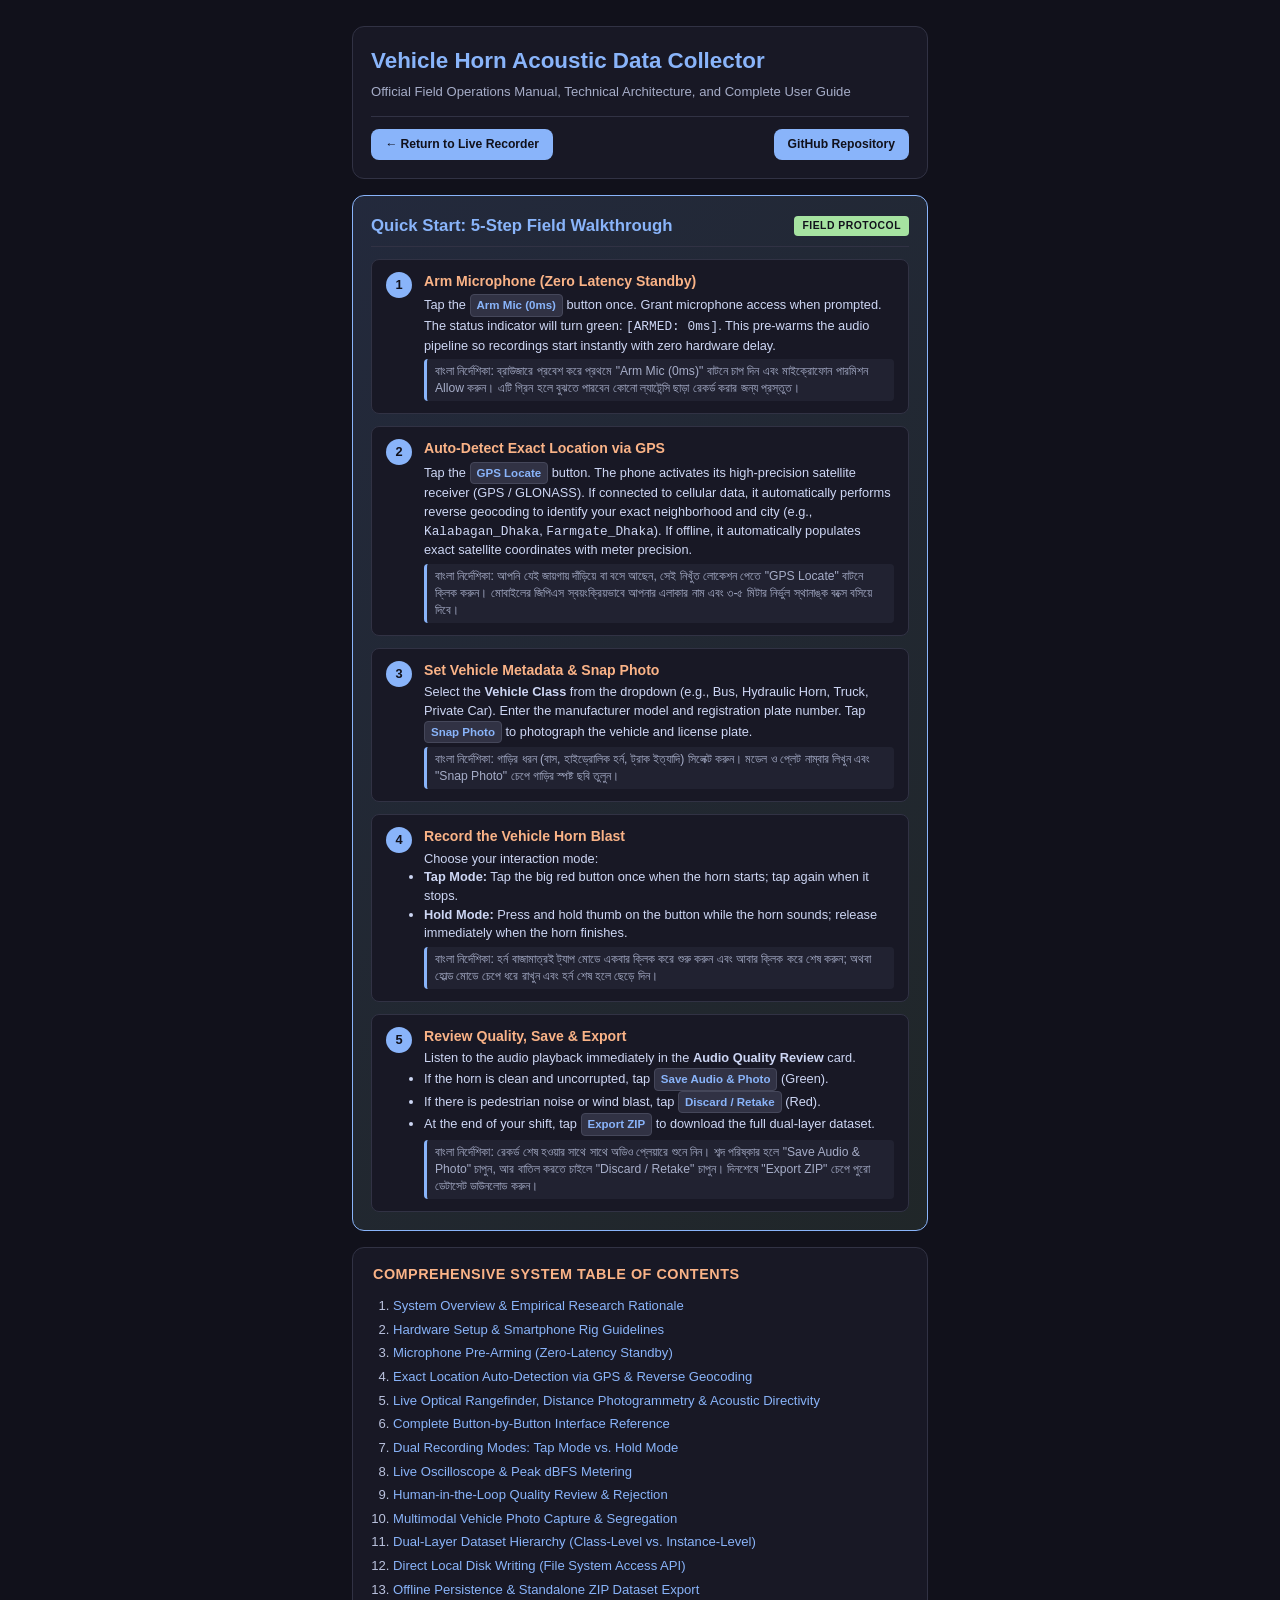
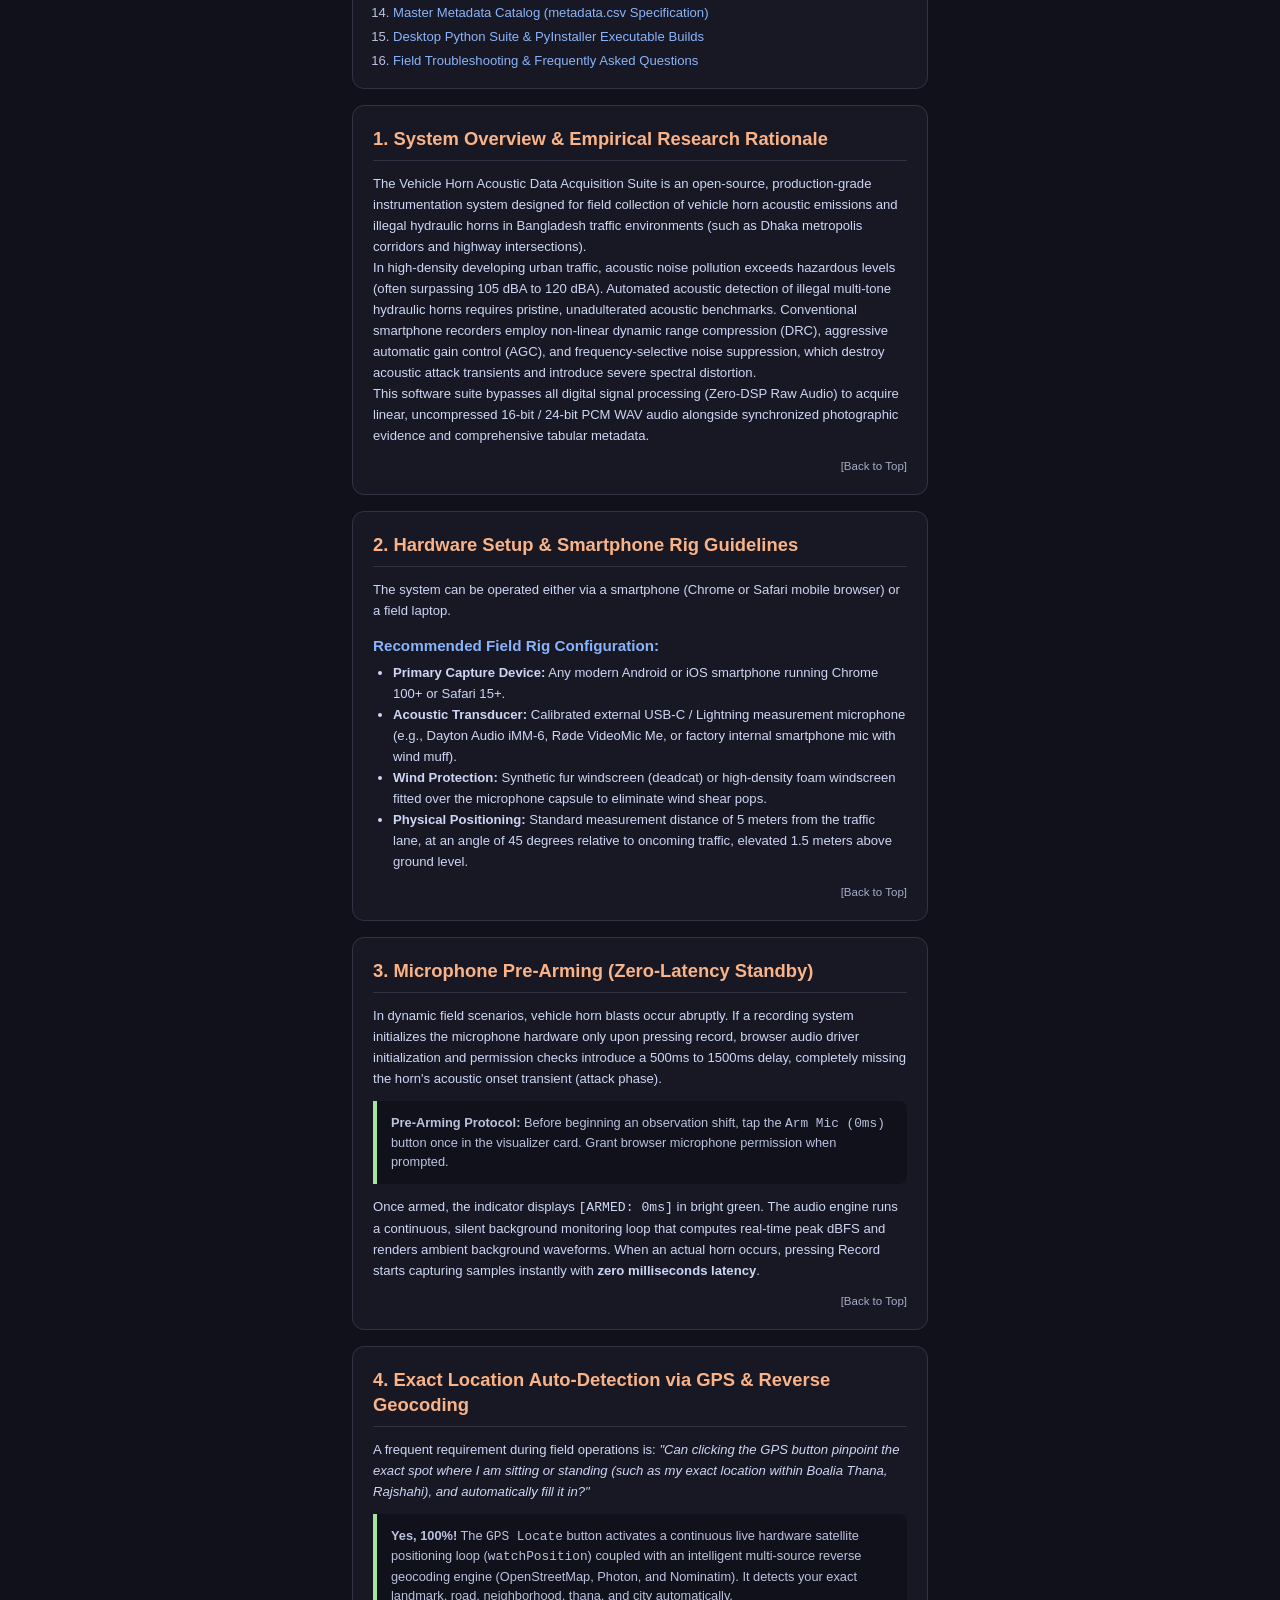
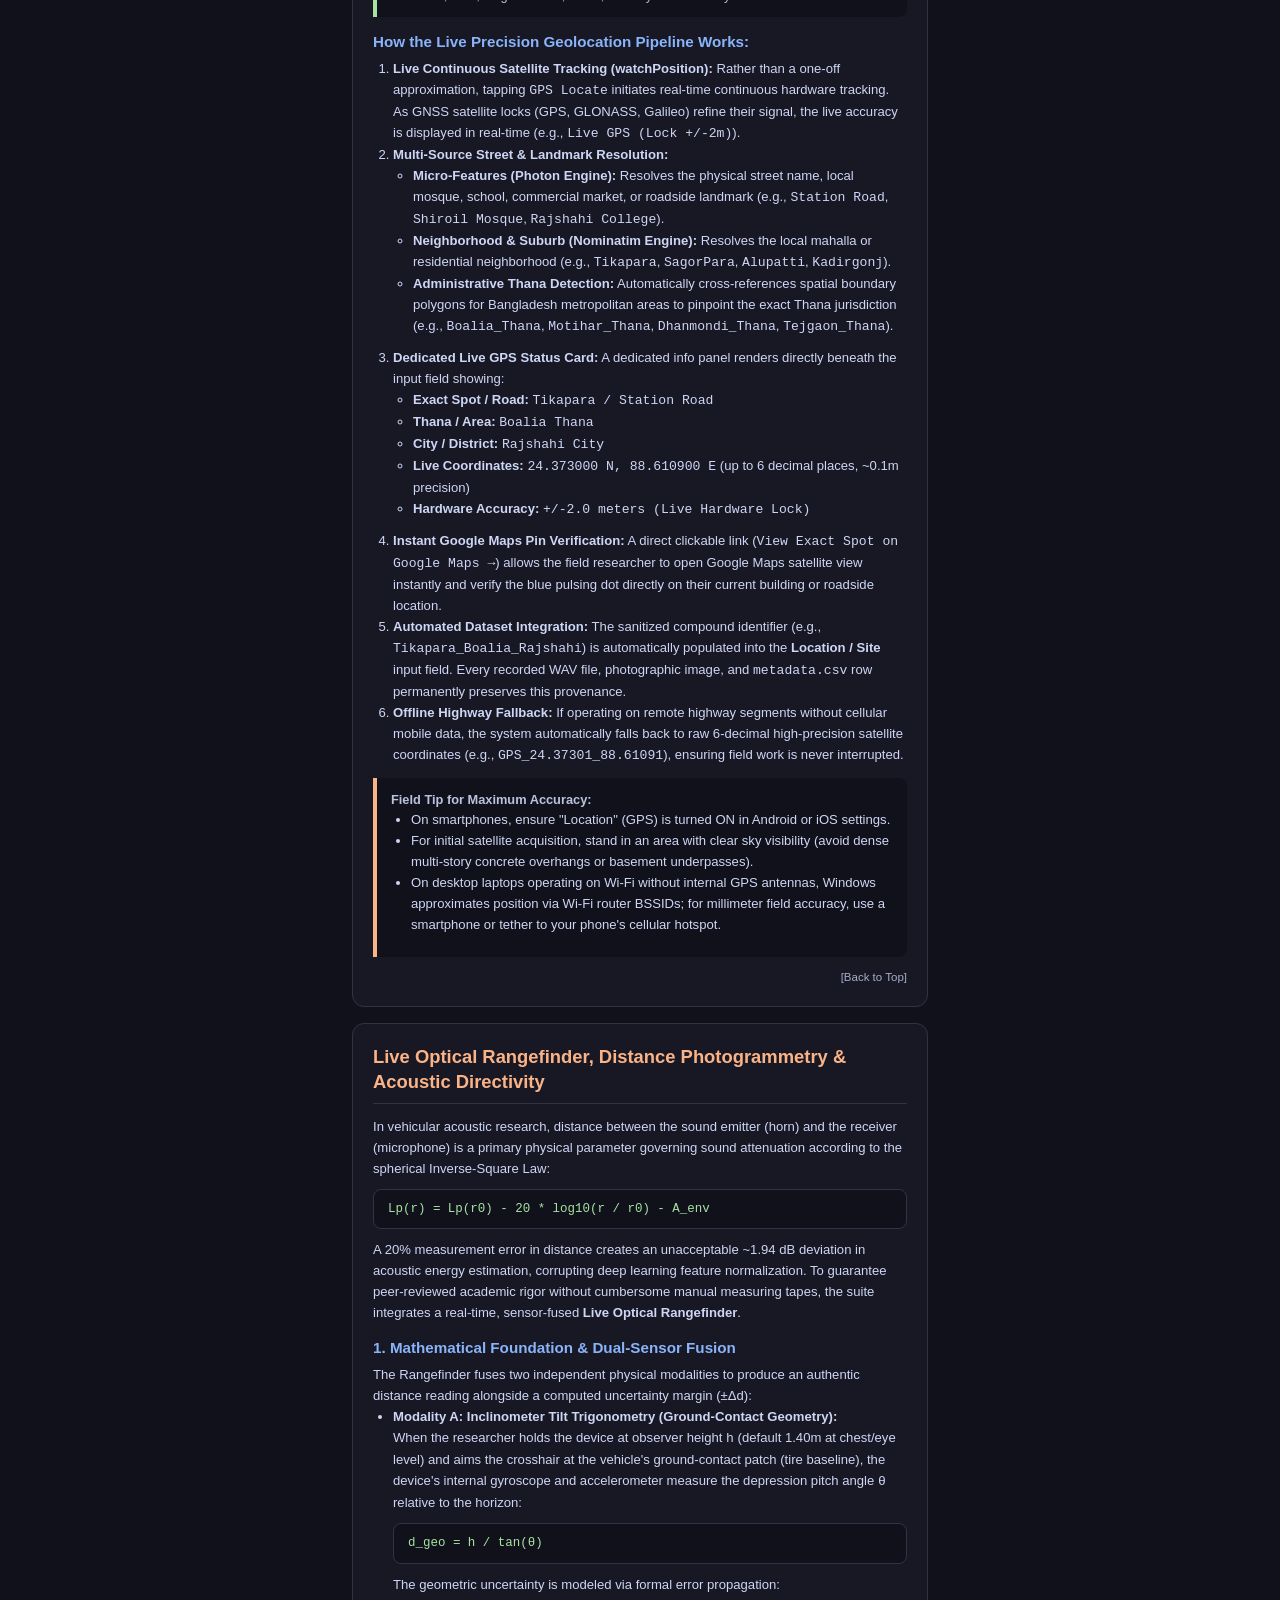
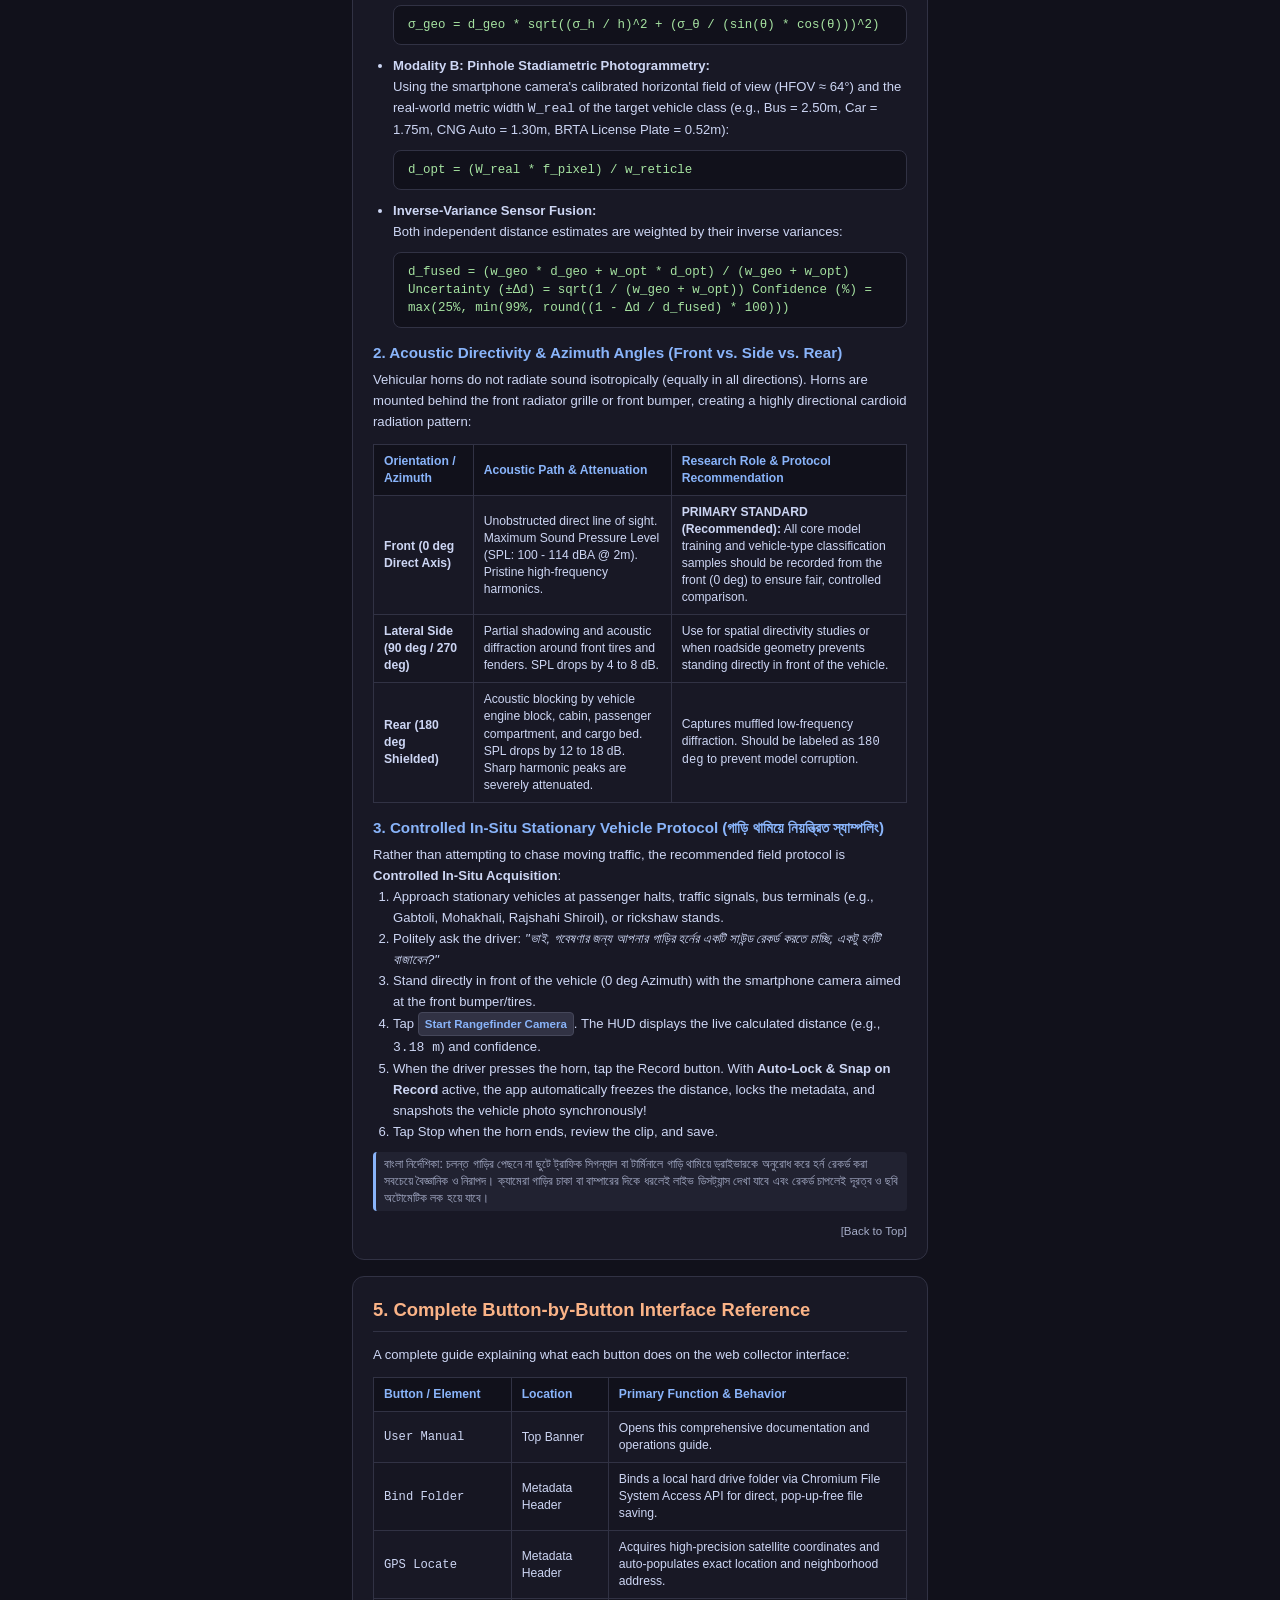
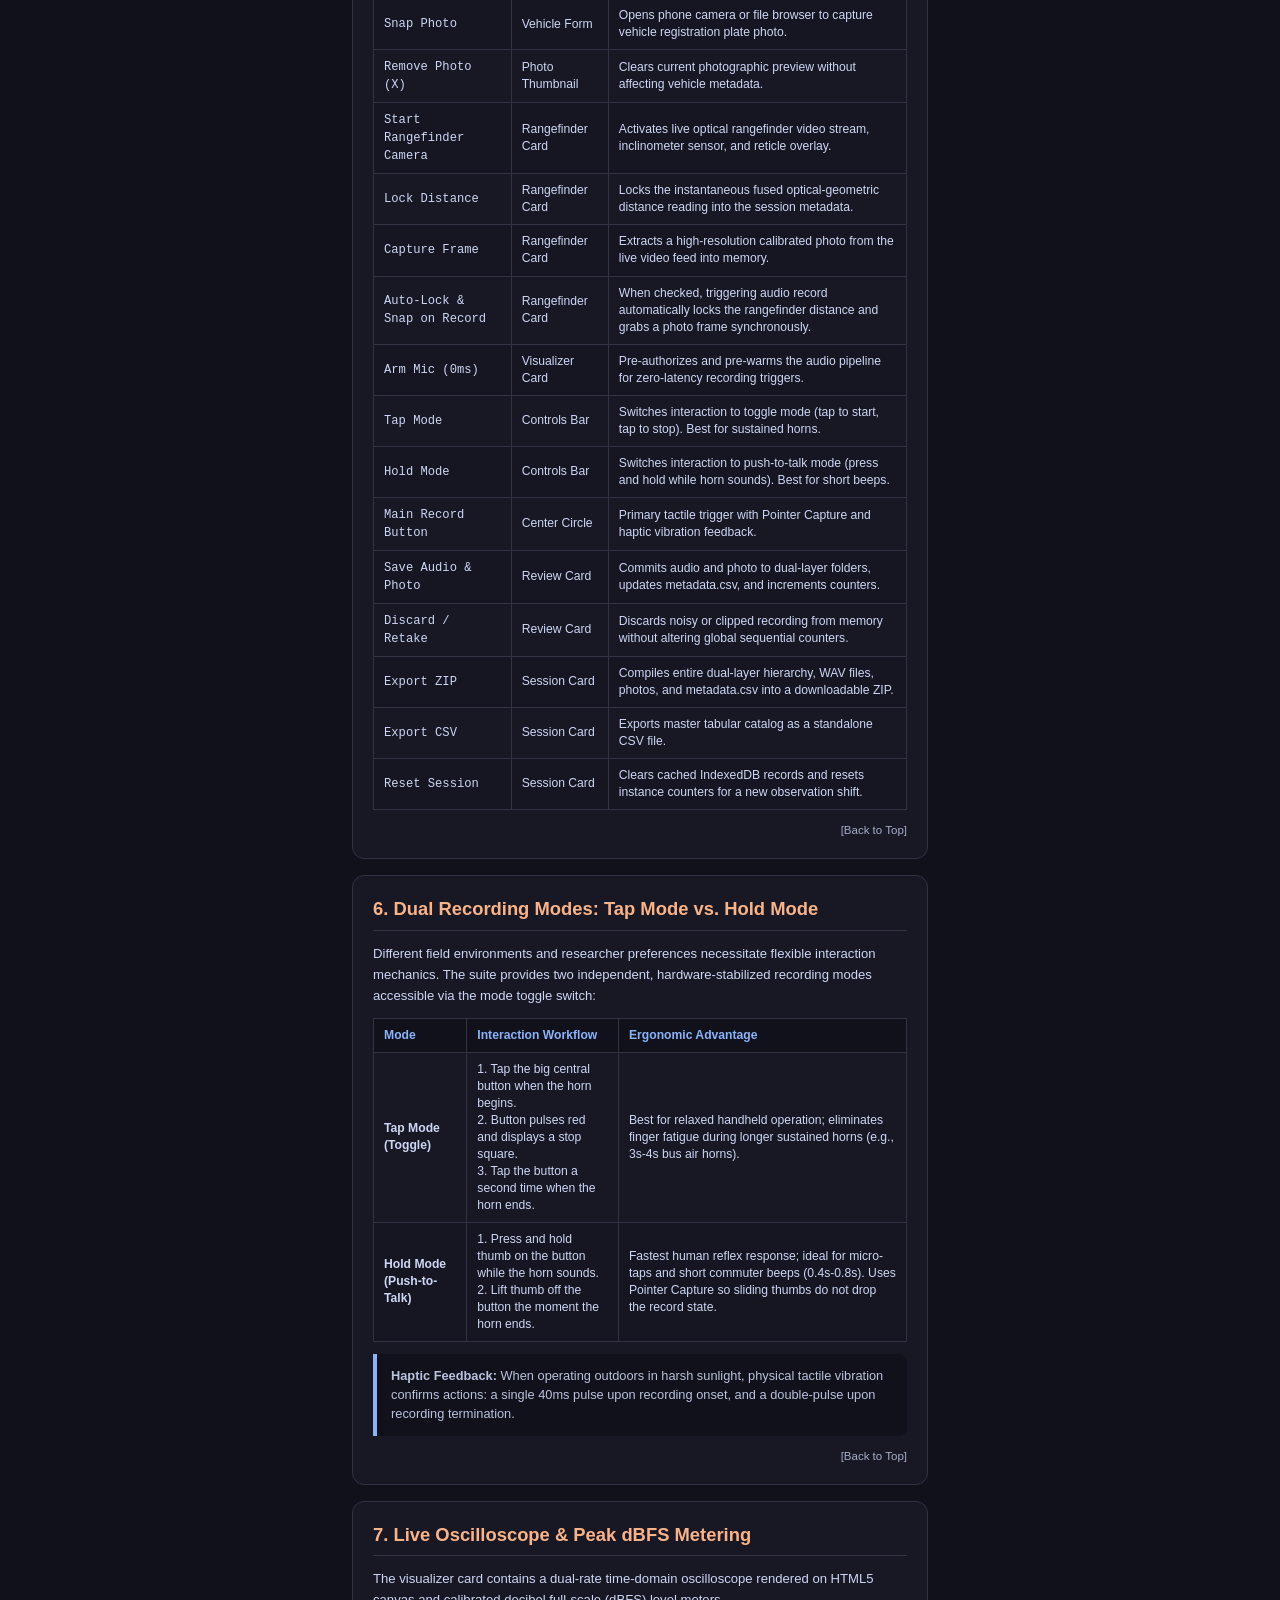
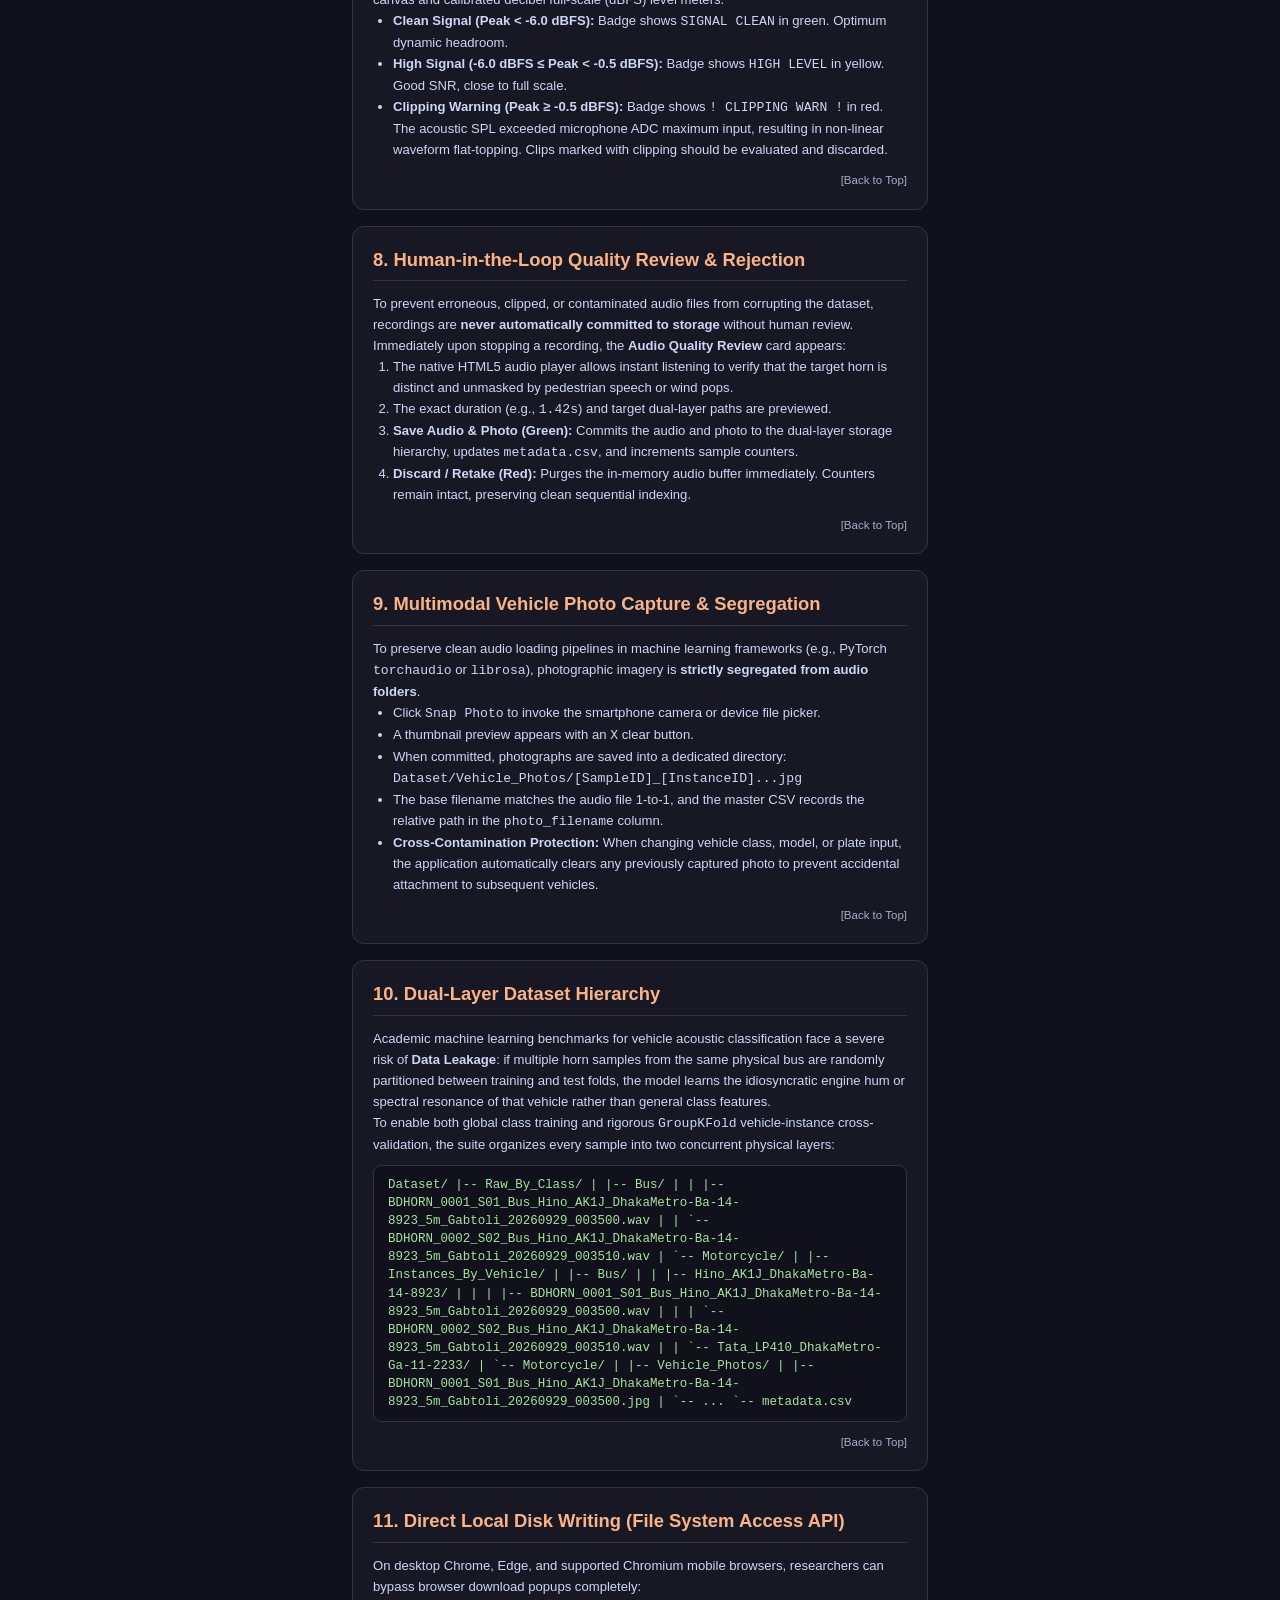
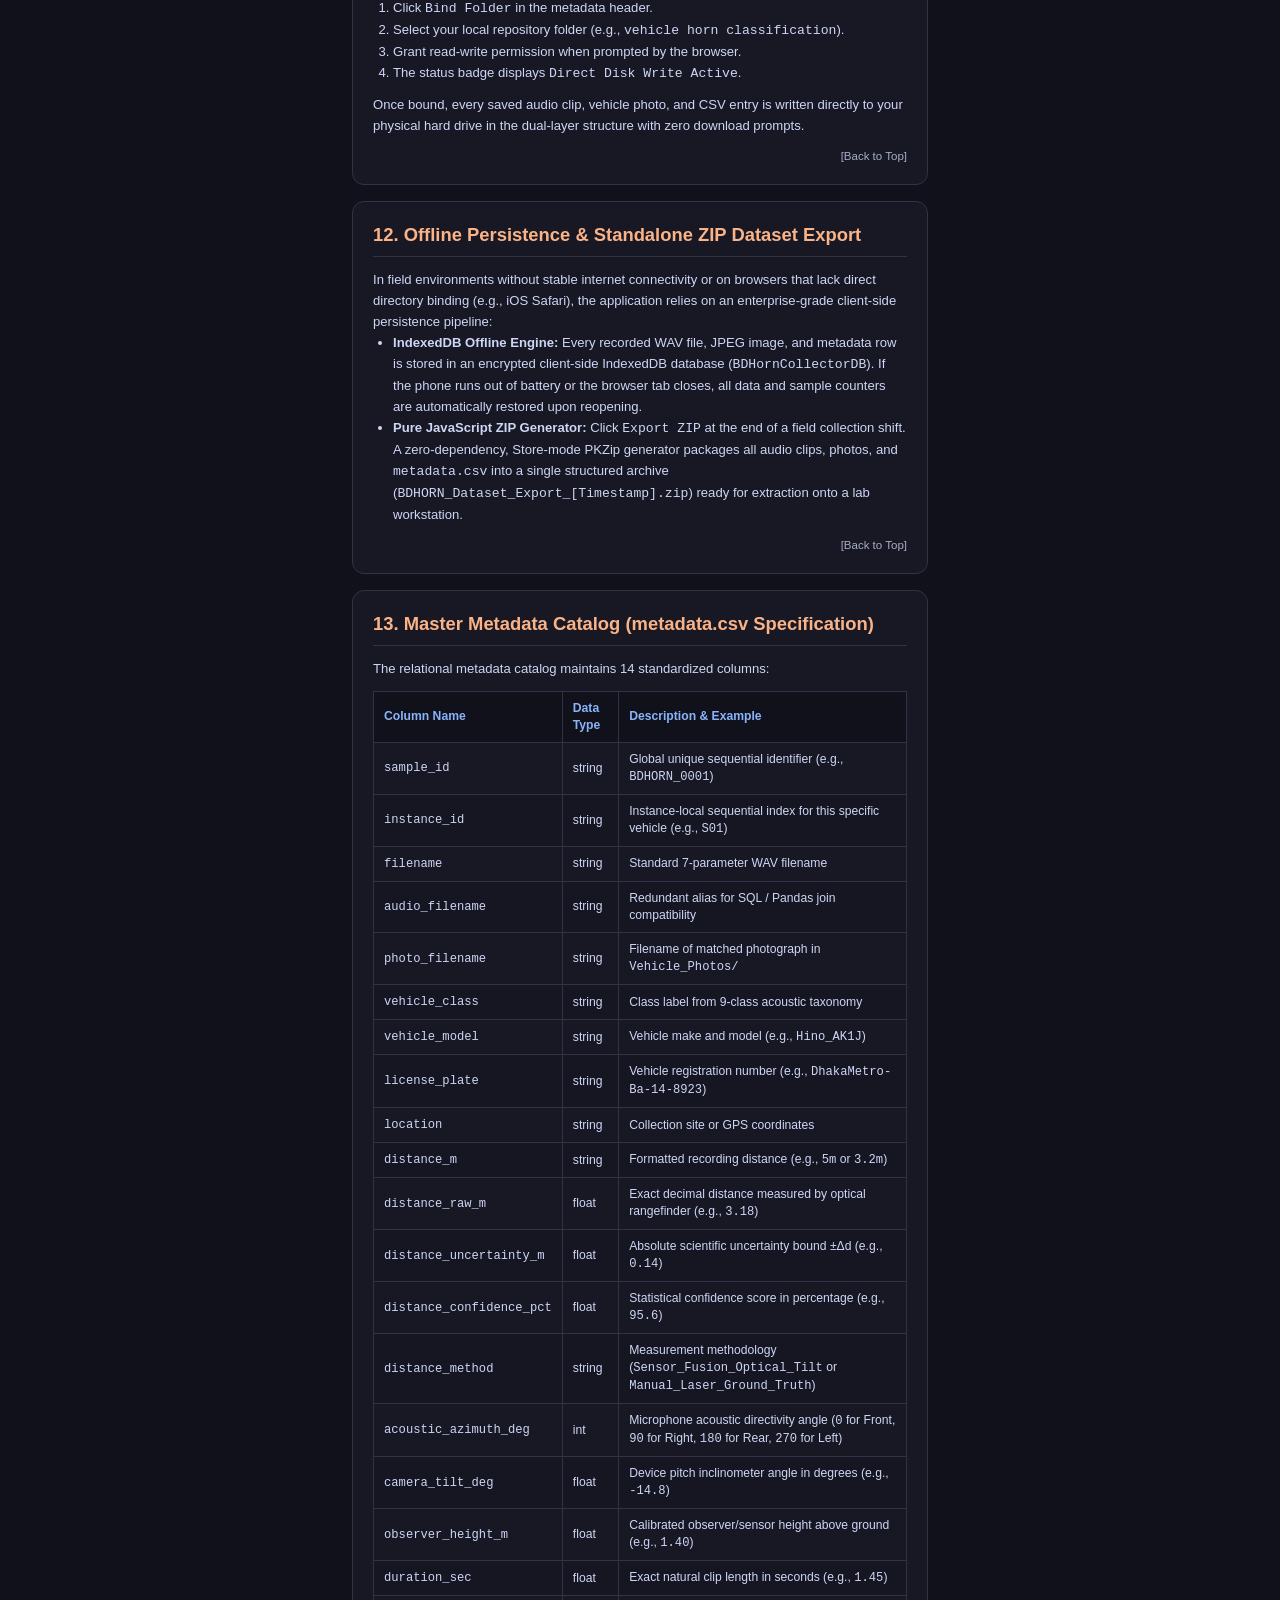
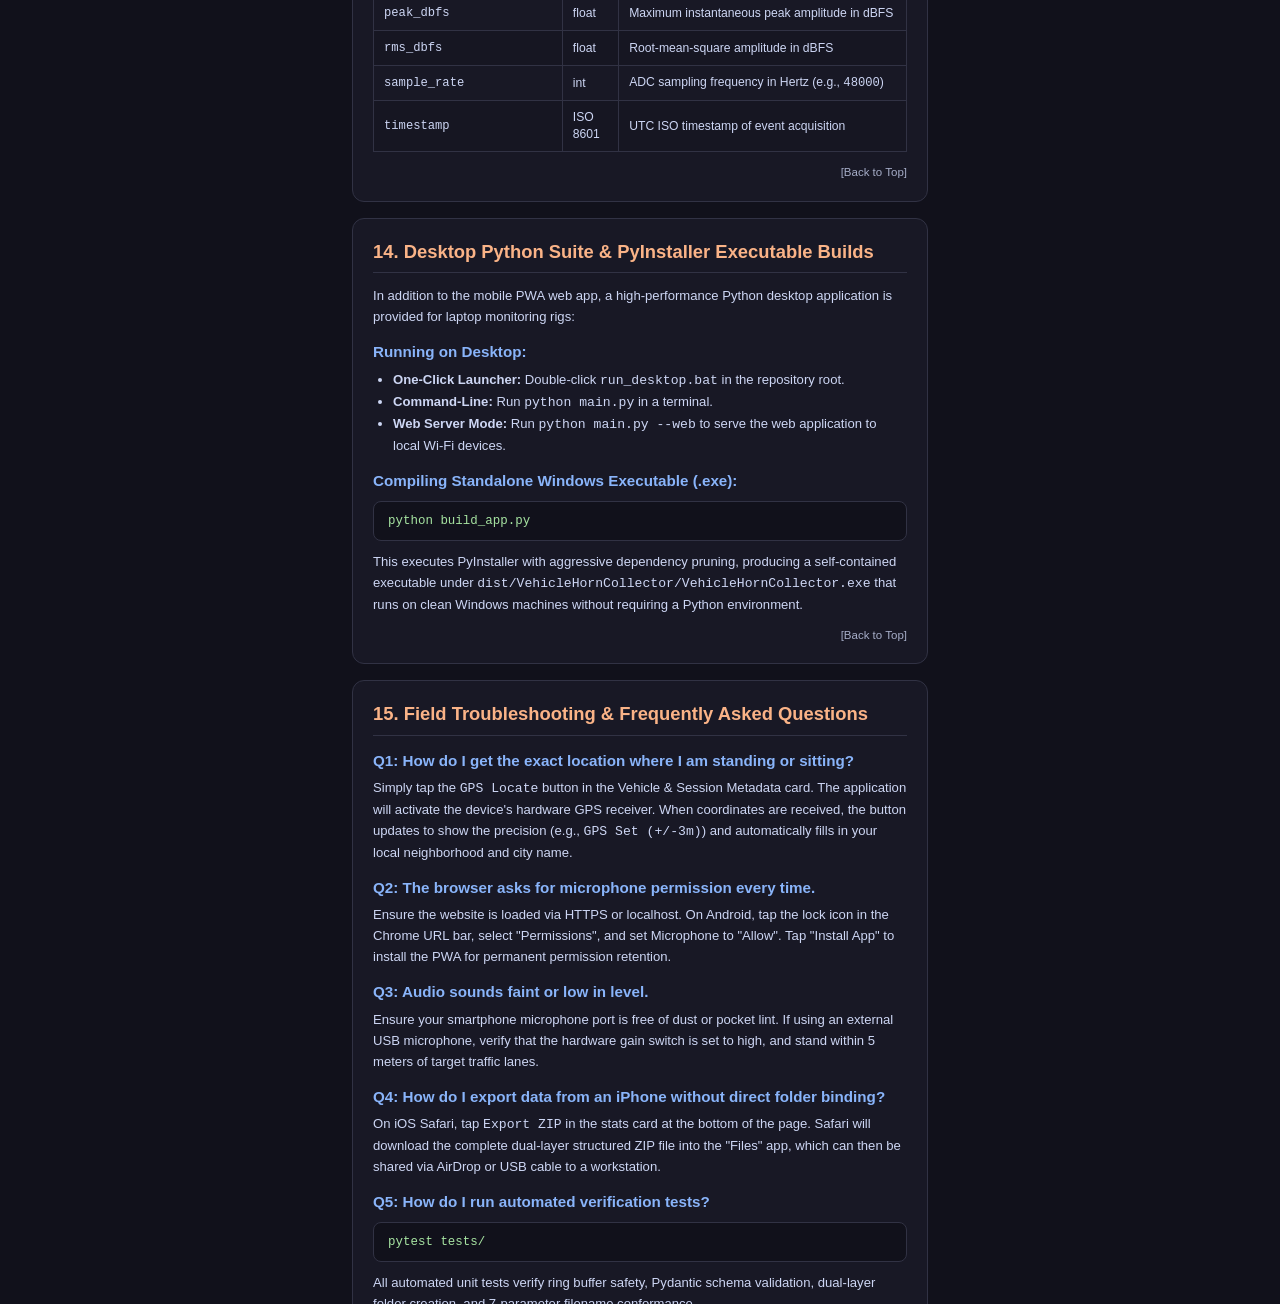
==== commit c2244c0b: "feat(rangefinder): add live optical rangefinder, sensor fusion distance, directivity azimuth, and sy" ====
--- a/docs.html
+++ b/docs.html
@@ -356,6 +356,7 @@
         <li><a href="#section-2">Hardware Setup & Smartphone Rig Guidelines</a></li>
         <li><a href="#section-3">Microphone Pre-Arming (Zero-Latency Standby)</a></li>
         <li><a href="#section-4">Exact Location Auto-Detection via GPS & Reverse Geocoding</a></li>
+        <li><a href="#section-rangefinder">Live Optical Rangefinder, Distance Photogrammetry & Acoustic Directivity</a></li>
         <li><a href="#section-5">Complete Button-by-Button Interface Reference</a></li>
         <li><a href="#section-6">Dual Recording Modes: Tap Mode vs. Hold Mode</a></li>
         <li><a href="#section-7">Live Oscilloscope & Peak dBFS Metering</a></li>
@@ -471,6 +472,106 @@
       <div class="back-to-top"><a href="#">[Back to Top]</a></div>
     </article>
 
+    <!-- Section: Live Optical Rangefinder, Photogrammetry & Directivity -->
+    <article id="section-rangefinder" class="doc-section">
+      <h2>Live Optical Rangefinder, Distance Photogrammetry & Acoustic Directivity</h2>
+      <p>
+        In vehicular acoustic research, distance between the sound emitter (horn) and the receiver (microphone) is a primary physical parameter governing sound attenuation according to the spherical Inverse-Square Law:
+      </p>
+      <div class="code-block">
+Lp(r) = Lp(r0) - 20 * log10(r / r0) - A_env
+      </div>
+      <p>
+        A 20% measurement error in distance creates an unacceptable ~1.94 dB deviation in acoustic energy estimation, corrupting deep learning feature normalization. To guarantee peer-reviewed academic rigor without cumbersome manual measuring tapes, the suite integrates a real-time, sensor-fused <strong>Live Optical Rangefinder</strong>.
+      </p>
+
+      <h3>1. Mathematical Foundation & Dual-Sensor Fusion</h3>
+      <p>
+        The Rangefinder fuses two independent physical modalities to produce an authentic distance reading alongside a computed uncertainty margin (&plusmn;&Delta;d):
+      </p>
+      <ul>
+        <li>
+          <strong>Modality A: Inclinometer Tilt Trigonometry (Ground-Contact Geometry):</strong>
+          <br>
+          When the researcher holds the device at observer height <code>h</code> (default 1.40m at chest/eye level) and aims the crosshair at the vehicle's ground-contact patch (tire baseline), the device's internal gyroscope and accelerometer measure the depression pitch angle <code>&theta;</code> relative to the horizon:
+          <div class="code-block">
+d_geo = h / tan(&theta;)
+          </div>
+          The geometric uncertainty is modeled via formal error propagation:
+          <div class="code-block">
+&sigma;_geo = d_geo * sqrt((&sigma;_h / h)^2 + (&sigma;_&theta; / (sin(&theta;) * cos(&theta;)))^2)
+          </div>
+        </li>
+        <li>
+          <strong>Modality B: Pinhole Stadiametric Photogrammetry:</strong>
+          <br>
+          Using the smartphone camera's calibrated horizontal field of view (HFOV &approx; 64&deg;) and the real-world metric width <code>W_real</code> of the target vehicle class (e.g., Bus = 2.50m, Car = 1.75m, CNG Auto = 1.30m, BRTA License Plate = 0.52m):
+          <div class="code-block">
+d_opt = (W_real * f_pixel) / w_reticle
+          </div>
+        </li>
+        <li>
+          <strong>Inverse-Variance Sensor Fusion:</strong>
+          <br>
+          Both independent distance estimates are weighted by their inverse variances:
+          <div class="code-block">
+d_fused = (w_geo * d_geo + w_opt * d_opt) / (w_geo + w_opt)
+Uncertainty (&plusmn;&Delta;d) = sqrt(1 / (w_geo + w_opt))
+Confidence (%) = max(25%, min(99%, round((1 - &Delta;d / d_fused) * 100)))
+          </div>
+        </li>
+      </ul>
+
+      <h3>2. Acoustic Directivity & Azimuth Angles (Front vs. Side vs. Rear)</h3>
+      <p>
+        Vehicular horns do not radiate sound isotropically (equally in all directions). Horns are mounted behind the front radiator grille or front bumper, creating a highly directional cardioid radiation pattern:
+      </p>
+      <table class="data-table">
+        <thead>
+          <tr>
+            <th>Orientation / Azimuth</th>
+            <th>Acoustic Path & Attenuation</th>
+            <th>Research Role & Protocol Recommendation</th>
+          </tr>
+        </thead>
+        <tbody>
+          <tr>
+            <td><strong>Front (0 deg Direct Axis)</strong></td>
+            <td>Unobstructed direct line of sight. Maximum Sound Pressure Level (SPL: 100 - 114 dBA @ 2m). Pristine high-frequency harmonics.</td>
+            <td><strong>PRIMARY STANDARD (Recommended):</strong> All core model training and vehicle-type classification samples should be recorded from the front (0 deg) to ensure fair, controlled comparison.</td>
+          </tr>
+          <tr>
+            <td><strong>Lateral Side (90 deg / 270 deg)</strong></td>
+            <td>Partial shadowing and acoustic diffraction around front tires and fenders. SPL drops by 4 to 8 dB.</td>
+            <td>Use for spatial directivity studies or when roadside geometry prevents standing directly in front of the vehicle.</td>
+          </tr>
+          <tr>
+            <td><strong>Rear (180 deg Shielded)</strong></td>
+            <td>Acoustic blocking by vehicle engine block, cabin, passenger compartment, and cargo bed. SPL drops by 12 to 18 dB. Sharp harmonic peaks are severely attenuated.</td>
+            <td>Captures muffled low-frequency diffraction. Should be labeled as <code>180 deg</code> to prevent model corruption.</td>
+          </tr>
+        </tbody>
+      </table>
+
+      <h3>3. Controlled In-Situ Stationary Vehicle Protocol (গাড়ি থামিয়ে নিয়ন্ত্রিত স্যাম্পলিং)</h3>
+      <p>
+        Rather than attempting to chase moving traffic, the recommended field protocol is <strong>Controlled In-Situ Acquisition</strong>:
+      </p>
+      <ol>
+        <li>Approach stationary vehicles at passenger halts, traffic signals, bus terminals (e.g., Gabtoli, Mohakhali, Rajshahi Shiroil), or rickshaw stands.</li>
+        <li>Politely ask the driver: <em>"ভাই, গবেষণার জন্য আপনার গাড়ির হর্নের একটি সাউন্ড রেকর্ড করতে চাচ্ছি, একটু হর্নটি বাজাবেন?"</em></li>
+        <li>Stand directly in front of the vehicle (0 deg Azimuth) with the smartphone camera aimed at the front bumper/tires.</li>
+        <li>Tap <span class="btn-tag">Start Rangefinder Camera</span>. The HUD displays the live calculated distance (e.g., <code>3.18 m</code>) and confidence.</li>
+        <li>When the driver presses the horn, tap the Record button. With <strong>Auto-Lock & Snap on Record</strong> active, the app automatically freezes the distance, locks the metadata, and snapshots the vehicle photo synchronously!</li>
+        <li>Tap Stop when the horn ends, review the clip, and save.</li>
+      </ol>
+
+      <div class="bilingual-hint">
+        বাংলা নির্দেশিকা: চলন্ত গাড়ির পেছনে না ছুটে ট্রাফিক সিগন্যাল বা টার্মিনালে গাড়ি থামিয়ে ড্রাইভারকে অনুরোধ করে হর্ন রেকর্ড করা সবচেয়ে বৈজ্ঞানিক ও নিরাপদ। ক্যামেরা গাড়ির চাকা বা বাম্পারের দিকে ধরলেই লাইভ ডিসট্যান্স দেখা যাবে এবং রেকর্ড চাপলেই দূরত্ব ও ছবি অটোমেটিক লক হয়ে যাবে।
+      </div>
+      <div class="back-to-top"><a href="#">[Back to Top]</a></div>
+    </article>
+
     <!-- Section 5 -->
     <article id="section-5" class="doc-section">
       <h2>5. Complete Button-by-Button Interface Reference</h2>
@@ -510,6 +611,26 @@
             <td><code>Remove Photo (X)</code></td>
             <td>Photo Thumbnail</td>
             <td>Clears current photographic preview without affecting vehicle metadata.</td>
+          </tr>
+          <tr>
+            <td><code>Start Rangefinder Camera</code></td>
+            <td>Rangefinder Card</td>
+            <td>Activates live optical rangefinder video stream, inclinometer sensor, and reticle overlay.</td>
+          </tr>
+          <tr>
+            <td><code>Lock Distance</code></td>
+            <td>Rangefinder Card</td>
+            <td>Locks the instantaneous fused optical-geometric distance reading into the session metadata.</td>
+          </tr>
+          <tr>
+            <td><code>Capture Frame</code></td>
+            <td>Rangefinder Card</td>
+            <td>Extracts a high-resolution calibrated photo from the live video feed into memory.</td>
+          </tr>
+          <tr>
+            <td><code>Auto-Lock & Snap on Record</code></td>
+            <td>Rangefinder Card</td>
+            <td>When checked, triggering audio record automatically locks the rangefinder distance and grabs a photo frame synchronously.</td>
           </tr>
           <tr>
             <td><code>Arm Mic (0ms)</code></td>
@@ -739,7 +860,14 @@
           <tr><td><code>vehicle_model</code></td><td>string</td><td>Vehicle make and model (e.g., <code>Hino_AK1J</code>)</td></tr>
           <tr><td><code>license_plate</code></td><td>string</td><td>Vehicle registration number (e.g., <code>DhakaMetro-Ba-14-8923</code>)</td></tr>
           <tr><td><code>location</code></td><td>string</td><td>Collection site or GPS coordinates</td></tr>
-          <tr><td><code>distance_m</code></td><td>string</td><td>Physical recording distance (e.g., <code>5m</code>)</td></tr>
+          <tr><td><code>distance_m</code></td><td>string</td><td>Formatted recording distance (e.g., <code>5m</code> or <code>3.2m</code>)</td></tr>
+          <tr><td><code>distance_raw_m</code></td><td>float</td><td>Exact decimal distance measured by optical rangefinder (e.g., <code>3.18</code>)</td></tr>
+          <tr><td><code>distance_uncertainty_m</code></td><td>float</td><td>Absolute scientific uncertainty bound &plusmn;&Delta;d (e.g., <code>0.14</code>)</td></tr>
+          <tr><td><code>distance_confidence_pct</code></td><td>float</td><td>Statistical confidence score in percentage (e.g., <code>95.6</code>)</td></tr>
+          <tr><td><code>distance_method</code></td><td>string</td><td>Measurement methodology (<code>Sensor_Fusion_Optical_Tilt</code> or <code>Manual_Laser_Ground_Truth</code>)</td></tr>
+          <tr><td><code>acoustic_azimuth_deg</code></td><td>int</td><td>Microphone acoustic directivity angle (<code>0</code> for Front, <code>90</code> for Right, <code>180</code> for Rear, <code>270</code> for Left)</td></tr>
+          <tr><td><code>camera_tilt_deg</code></td><td>float</td><td>Device pitch inclinometer angle in degrees (e.g., <code>-14.8</code>)</td></tr>
+          <tr><td><code>observer_height_m</code></td><td>float</td><td>Calibrated observer/sensor height above ground (e.g., <code>1.40</code>)</td></tr>
           <tr><td><code>duration_sec</code></td><td>float</td><td>Exact natural clip length in seconds (e.g., <code>1.45</code>)</td></tr>
           <tr><td><code>peak_dbfs</code></td><td>float</td><td>Maximum instantaneous peak amplitude in dBFS</td></tr>
           <tr><td><code>rms_dbfs</code></td><td>float</td><td>Root-mean-square amplitude in dBFS</td></tr>
--- a/style.css
+++ b/style.css
@@ -881,3 +881,210 @@
   border-radius: 6px;
   word-break: break-all;
 }
+
+/* Live Optical Rangefinder & Viewfinder Styling */
+.rangefinder-card {
+  padding: 12px;
+  border-color: #45475a;
+}
+
+.active-range-btn {
+  background: #313244;
+  color: #89b4fa;
+  border-color: #89b4fa;
+}
+
+.active-range-btn.running {
+  background: #f38ba8;
+  color: #11111b;
+  border-color: #f38ba8;
+}
+
+.rangefinder-container {
+  display: flex;
+  flex-direction: column;
+  gap: 10px;
+  margin-top: 10px;
+}
+
+.viewport-wrapper {
+  position: relative;
+  width: 100%;
+  aspect-ratio: 16 / 9;
+  max-height: 280px;
+  border-radius: 10px;
+  overflow: hidden;
+  background: #000;
+  border: 1.5px solid #45475a;
+  box-shadow: inset 0 0 20px rgba(0, 0, 0, 0.8);
+}
+
+#rangefinderVideo {
+  width: 100%;
+  height: 100%;
+  object-fit: cover;
+  display: block;
+}
+
+#rangefinderCanvas {
+  position: absolute;
+  top: 0;
+  left: 0;
+  width: 100%;
+  height: 100%;
+  pointer-events: none;
+}
+
+.hud-overlay {
+  position: absolute;
+  top: 0;
+  left: 0;
+  right: 0;
+  bottom: 0;
+  pointer-events: none;
+  display: flex;
+  flex-direction: column;
+  justify-content: space-between;
+  padding: 8px 10px;
+}
+
+.hud-top-row, .hud-bottom-row {
+  display: flex;
+  justify-content: space-between;
+  align-items: center;
+  gap: 6px;
+}
+
+.hud-metric-box {
+  background: rgba(17, 17, 27, 0.8);
+  backdrop-filter: blur(4px);
+  border: 1px solid rgba(137, 180, 250, 0.4);
+  padding: 4px 8px;
+  border-radius: 6px;
+}
+
+.hud-metric-box.text-right, .hud-sub-metric.text-right {
+  text-align: right;
+}
+
+.hud-label {
+  display: block;
+  font-size: 0.56rem;
+  color: #89b4fa;
+  font-weight: 700;
+  letter-spacing: 0.5px;
+}
+
+.hud-val-primary {
+  font-size: 1.15rem;
+  color: #a6e3a1;
+  font-weight: 800;
+  font-family: ui-monospace, SFMono-Regular, Menlo, Monaco, Consolas, monospace;
+}
+
+.hud-val-secondary {
+  display: block;
+  font-size: 0.68rem;
+  color: #fab387;
+  font-weight: 600;
+  font-family: ui-monospace, SFMono-Regular, Menlo, Monaco, Consolas, monospace;
+}
+
+.hud-sub-metric {
+  background: rgba(17, 17, 27, 0.8);
+  border: 1px solid #313244;
+  padding: 3px 6px;
+  border-radius: 4px;
+  font-size: 0.62rem;
+  color: #cdd6f4;
+  font-family: ui-monospace, SFMono-Regular, Menlo, Monaco, Consolas, monospace;
+}
+
+.rangefinder-controls {
+  display: flex;
+  flex-direction: column;
+  gap: 8px;
+}
+
+.range-ctrl-group {
+  display: flex;
+  align-items: center;
+  justify-content: space-between;
+  gap: 8px;
+}
+
+.range-ctrl-group label {
+  font-size: 0.74rem;
+  color: #a6adc8;
+  font-weight: 600;
+  min-width: 120px;
+}
+
+.range-ctrl-group select {
+  flex: 1;
+  background: #181825;
+  color: #cdd6f4;
+  border: 1px solid #45475a;
+  padding: 5px 8px;
+  border-radius: 6px;
+  font-size: 0.74rem;
+}
+
+.range-ctrl-actions {
+  display: flex;
+  gap: 6px;
+  flex-wrap: wrap;
+  align-items: center;
+  margin-top: 4px;
+}
+
+.lock-dist-btn {
+  background: #a6e3a1;
+  color: #11111b;
+  border: none;
+  font-weight: 700;
+  font-size: 0.72rem;
+}
+
+.lock-dist-btn:active {
+  background: #94e2d5;
+}
+
+.capture-frame-btn {
+  background: #89b4fa;
+  color: #11111b;
+  border: none;
+  font-weight: 700;
+  font-size: 0.72rem;
+}
+
+.capture-frame-btn:active {
+  background: #74c7ec;
+}
+
+.auto-sync-toggle {
+  display: flex;
+  align-items: center;
+  gap: 6px;
+  font-size: 0.72rem;
+  color: #cdd6f4;
+  cursor: pointer;
+  margin-left: auto;
+}
+
+.auto-sync-toggle input {
+  accent-color: #89b4fa;
+  width: 14px;
+  height: 14px;
+}
+
+.rangefinder-hint {
+  font-size: 0.68rem;
+  color: #a6adc8;
+  background: #181825;
+  border: 1px dashed #45475a;
+  padding: 6px 8px;
+  border-radius: 6px;
+  line-height: 1.35;
+}
+
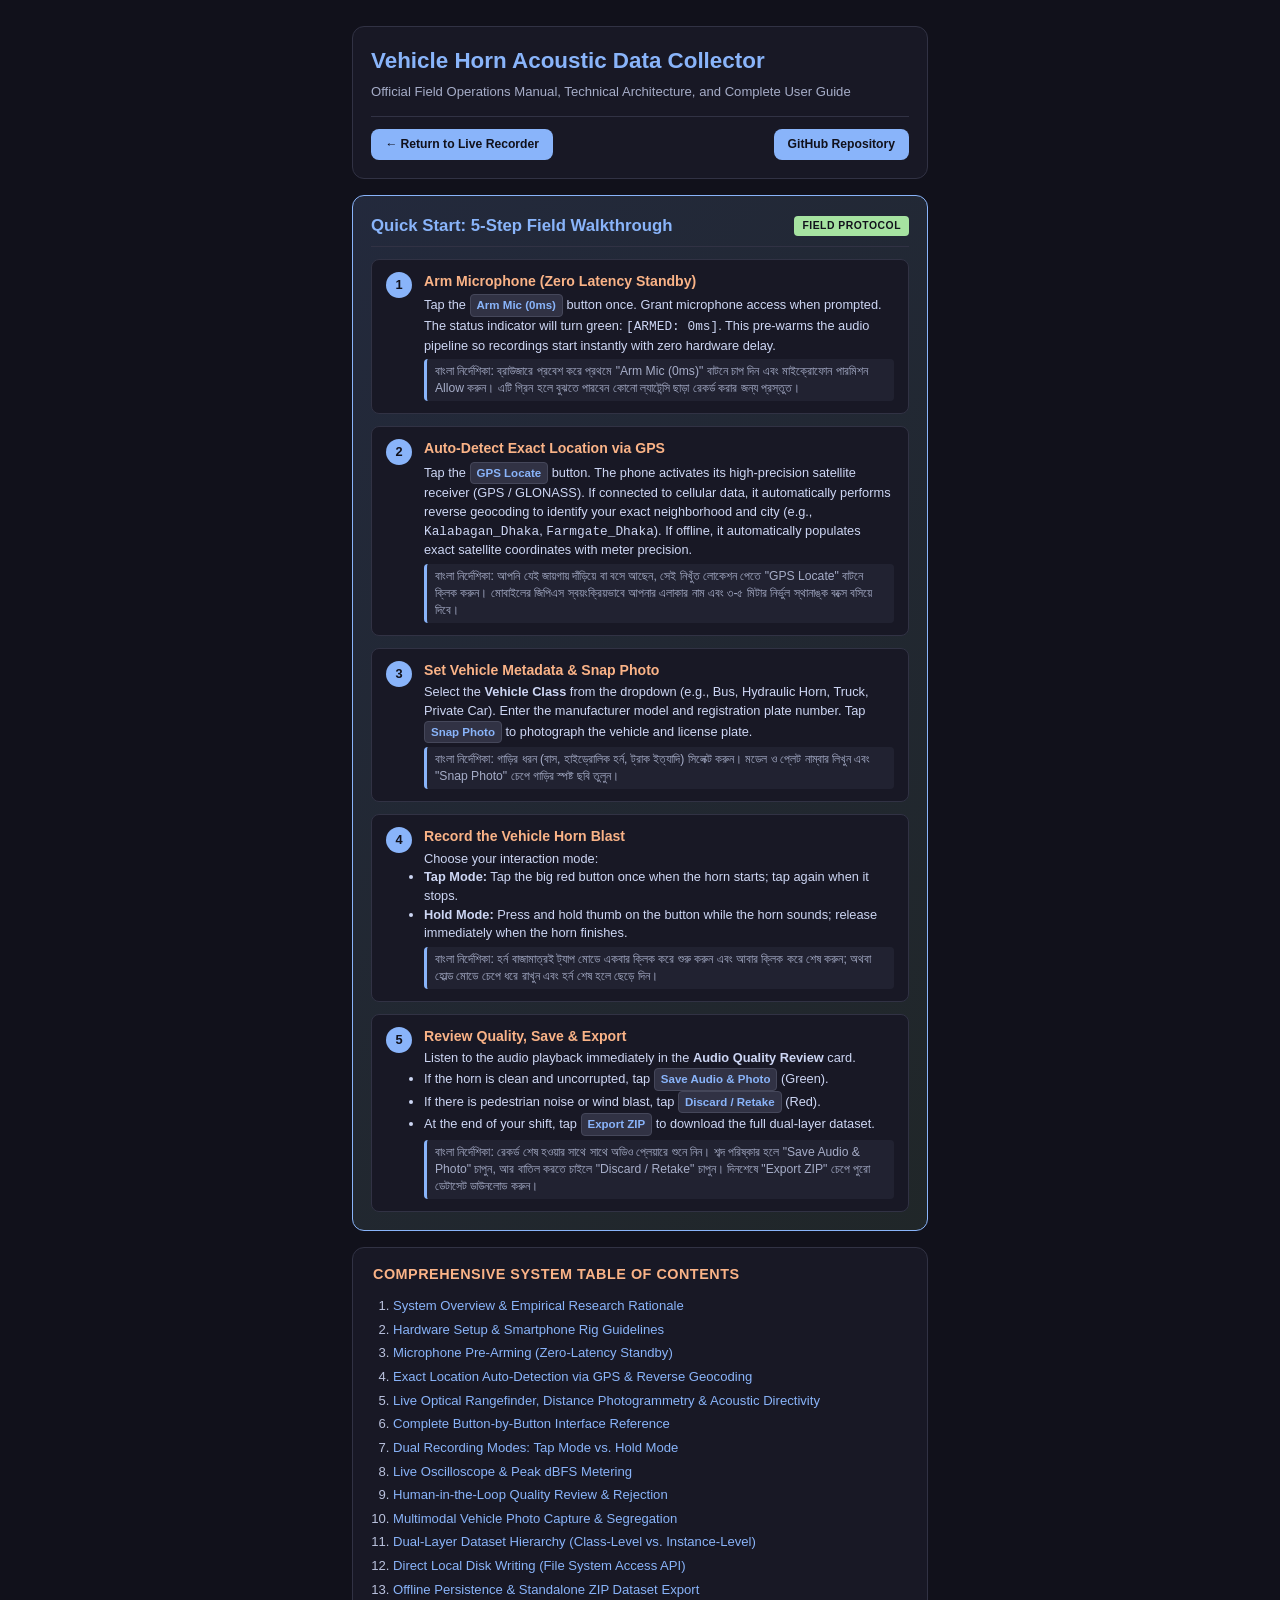
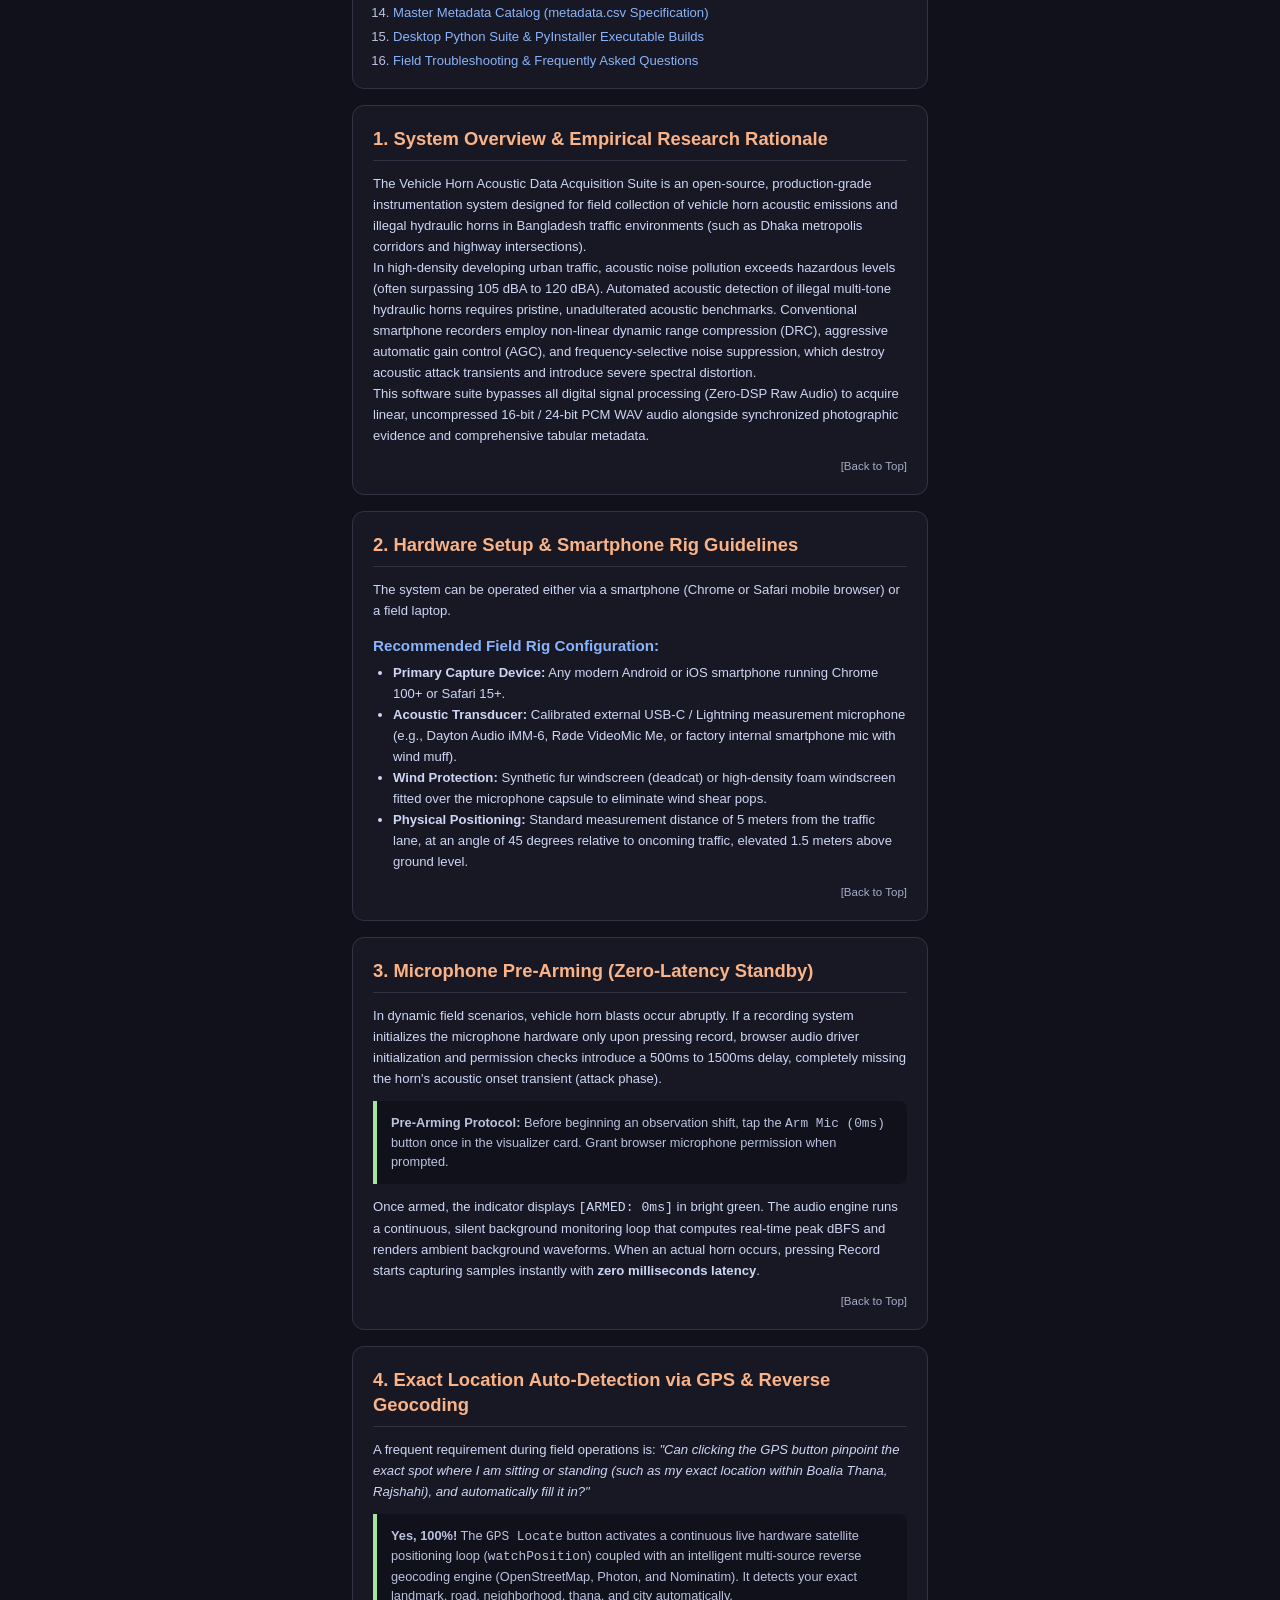
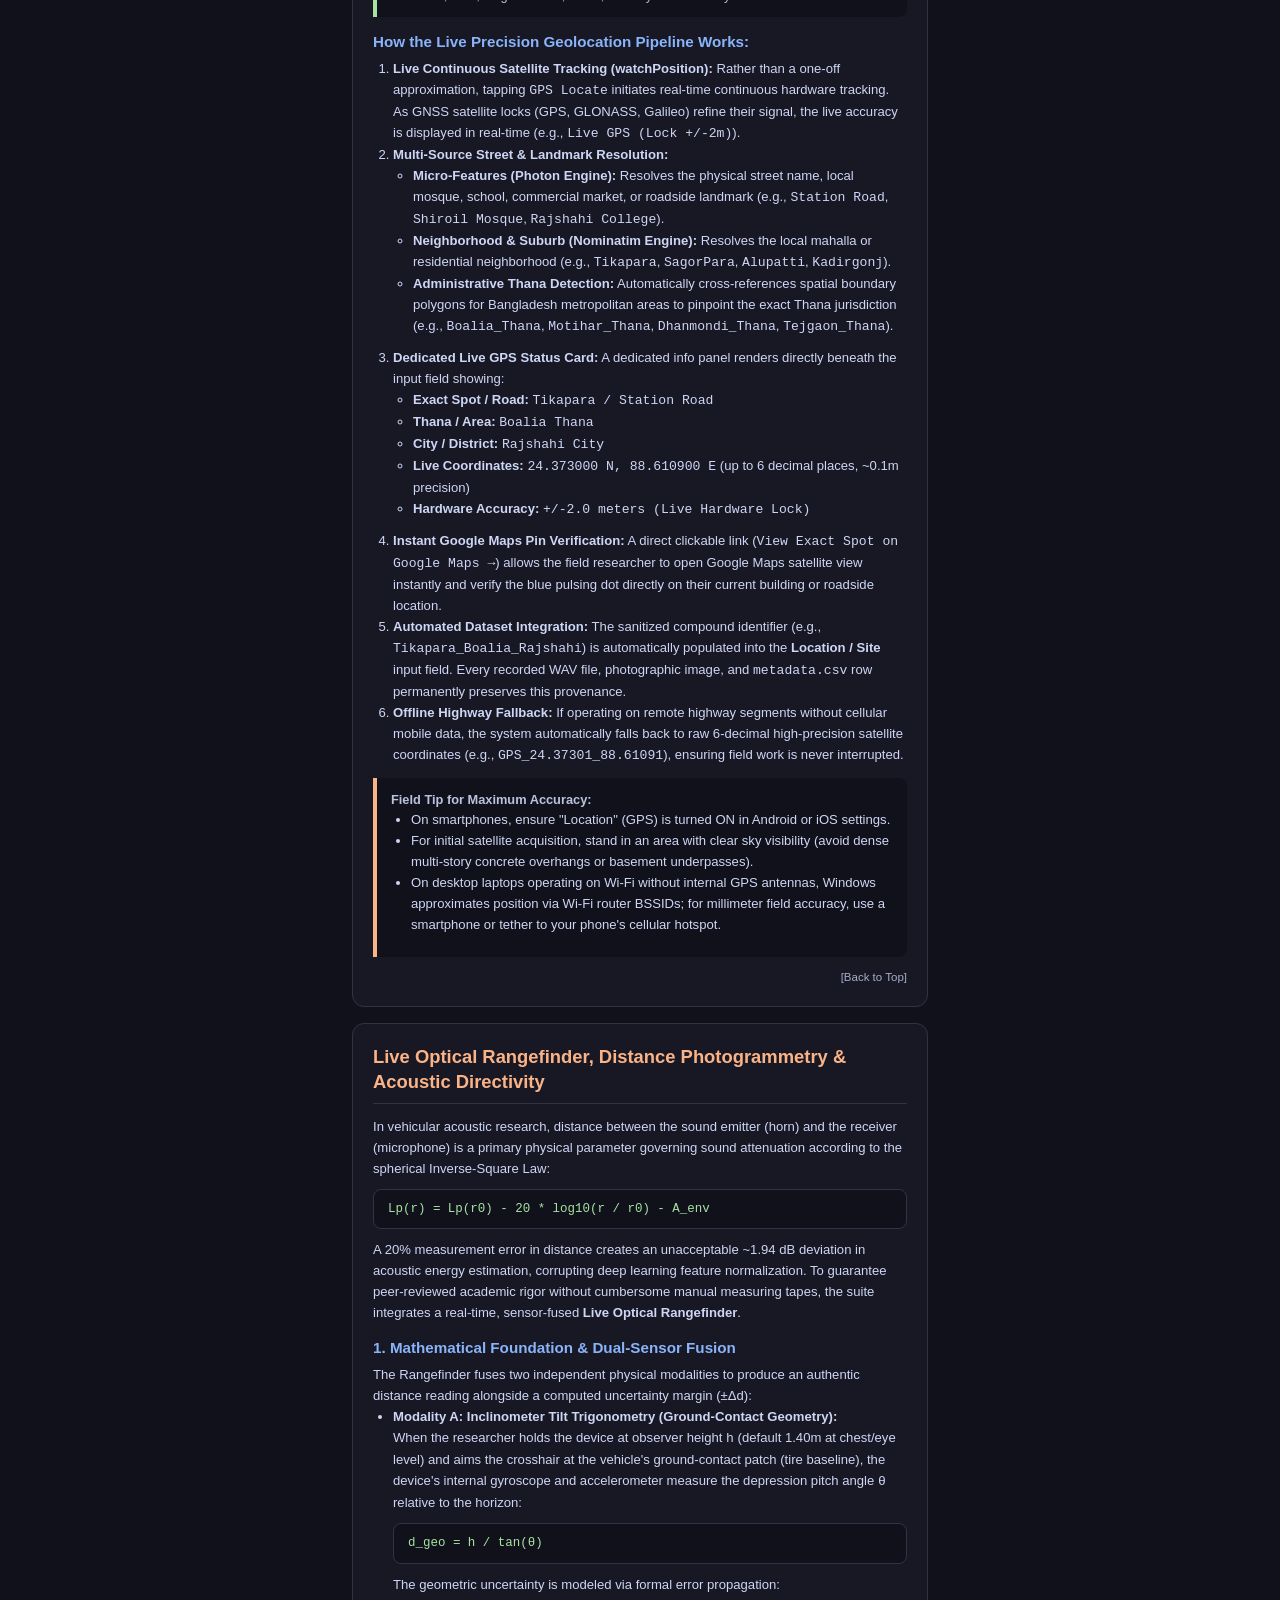
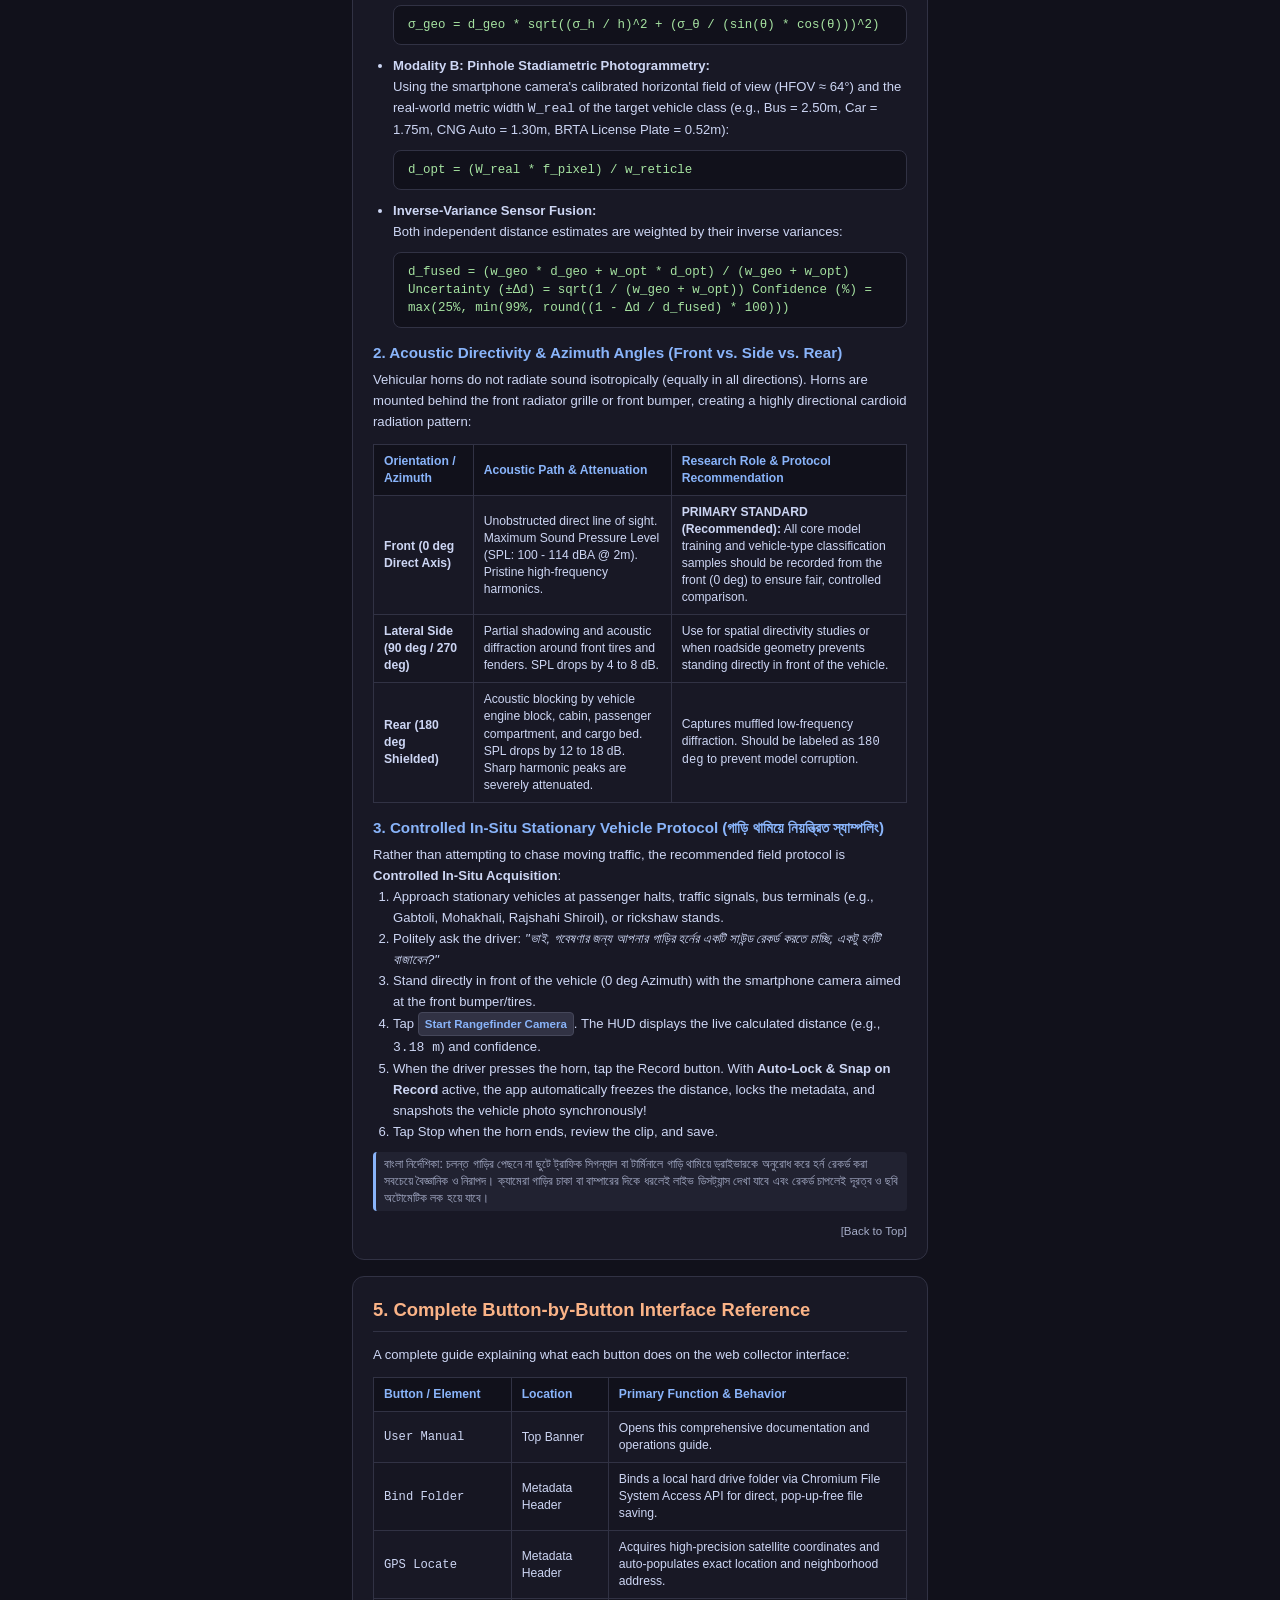
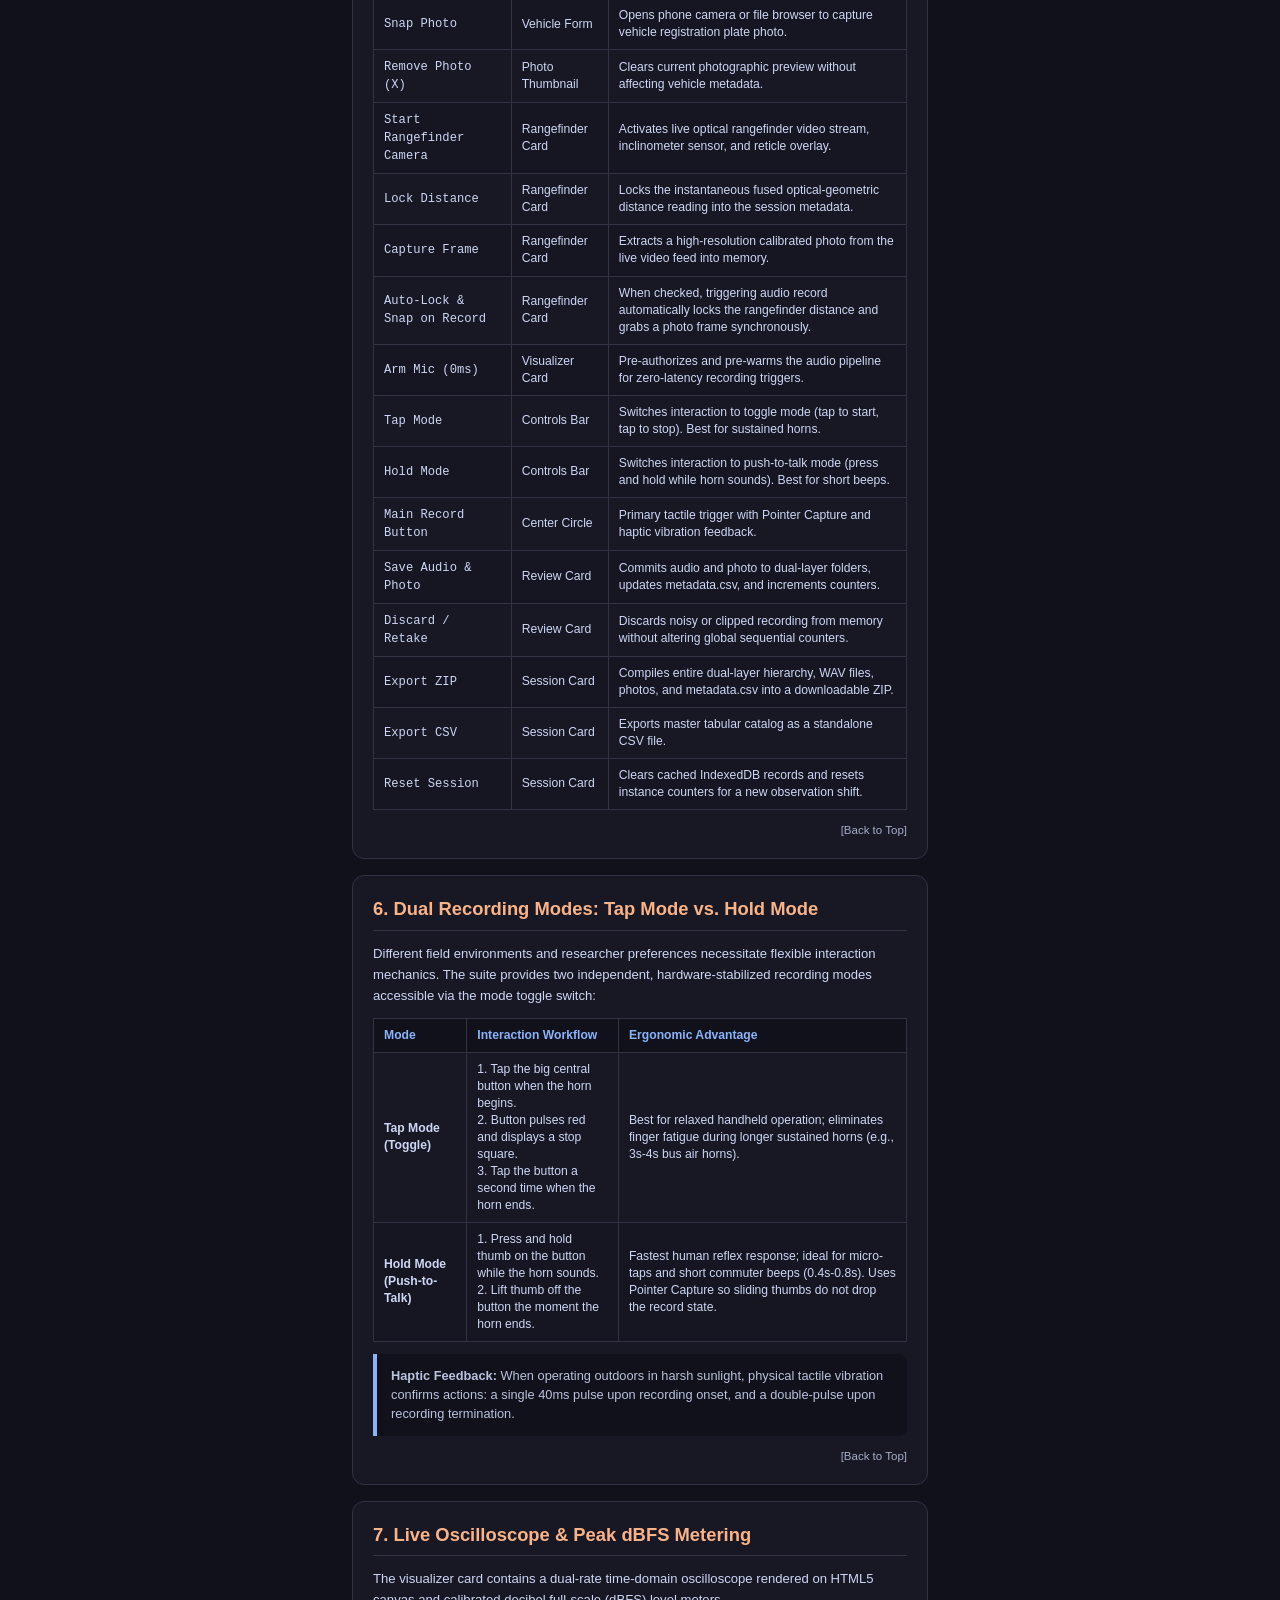
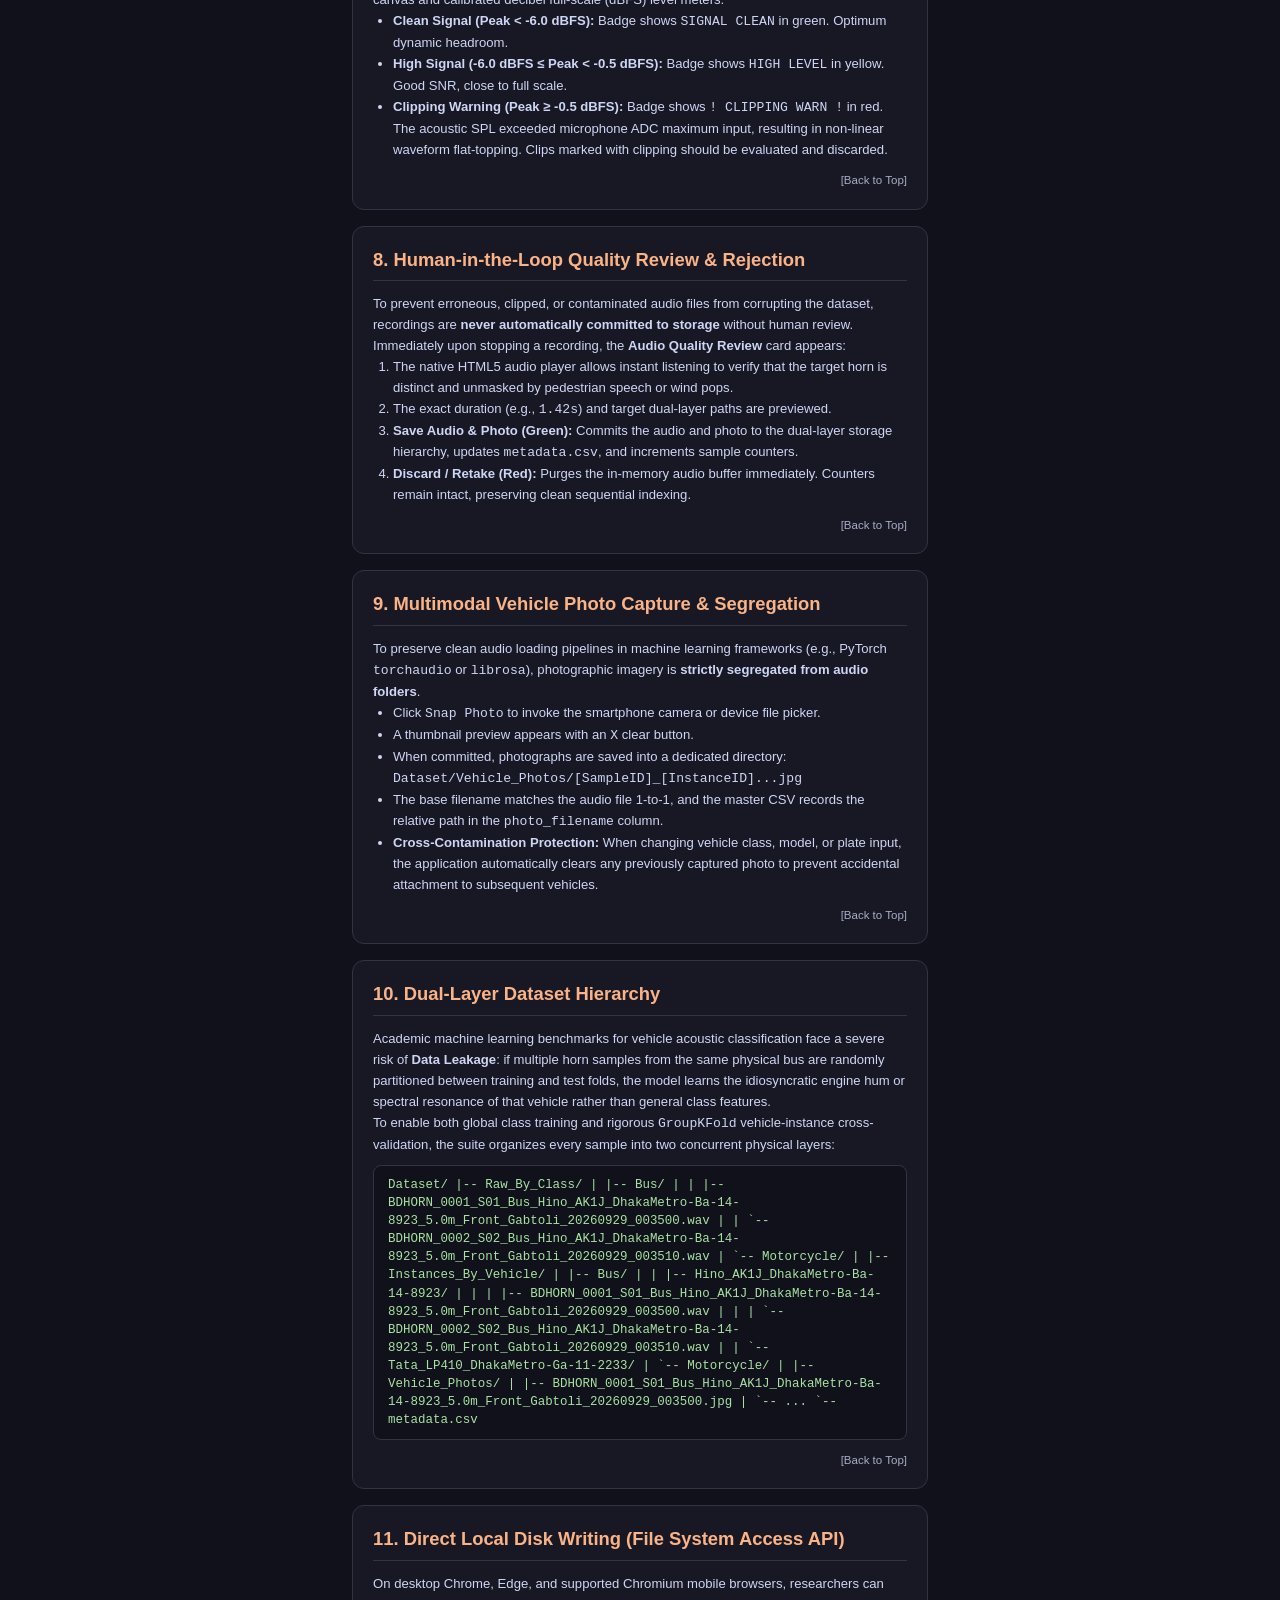
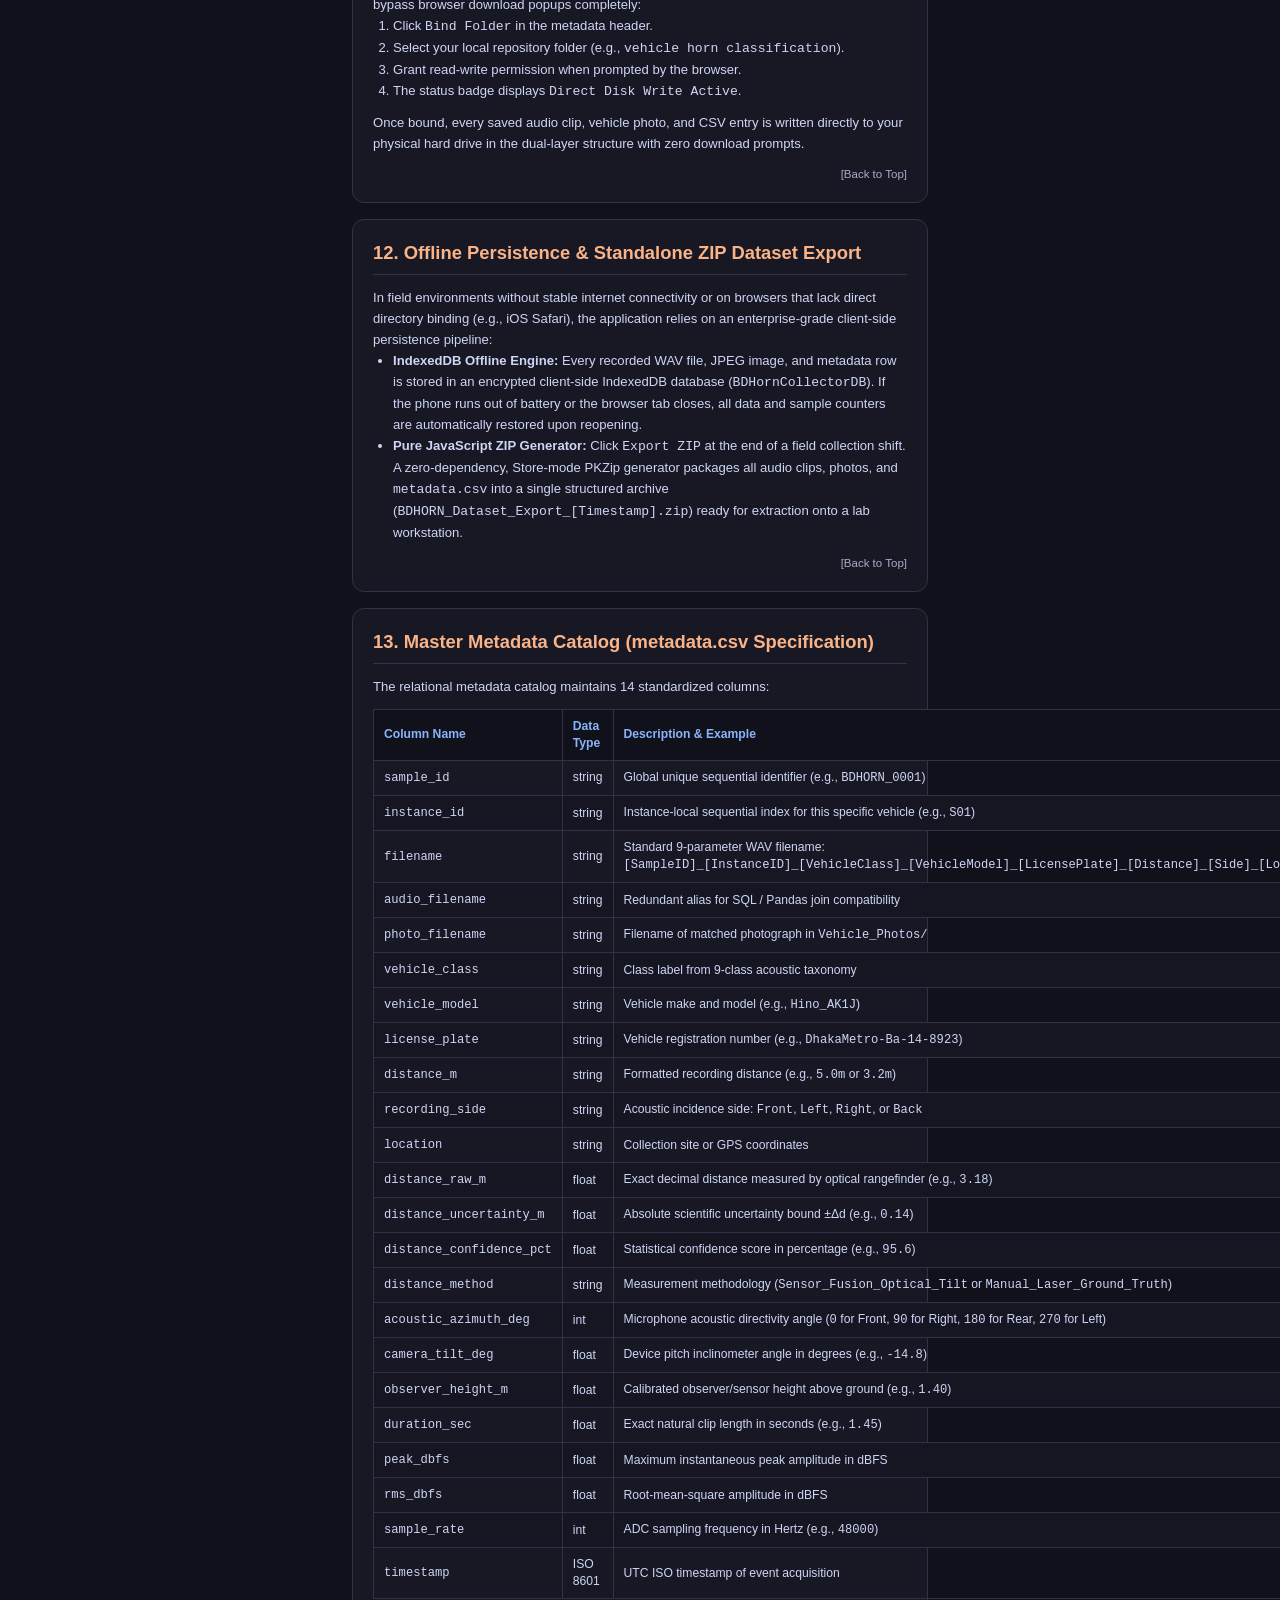
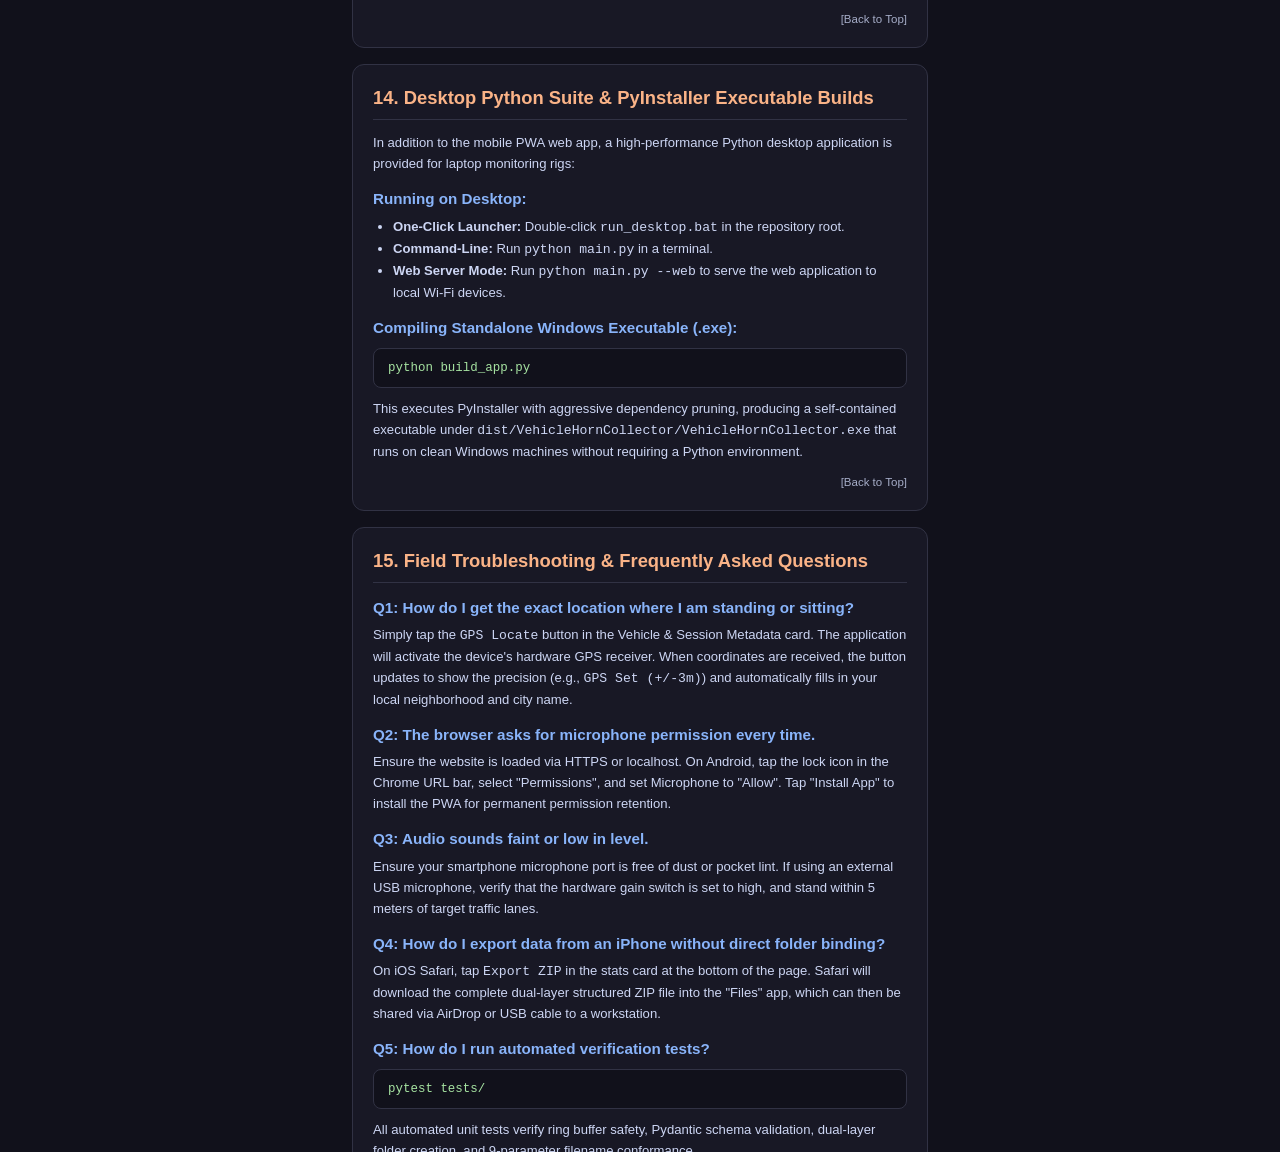
==== commit d8bc471d: "Align UI form fields with filename sequence 1:1, automate distance input, and add recording side sel" ====
--- a/docs.html
+++ b/docs.html
@@ -785,20 +785,20 @@
 Dataset/
 |-- Raw_By_Class/
 |   |-- Bus/
-|   |   |-- BDHORN_0001_S01_Bus_Hino_AK1J_DhakaMetro-Ba-14-8923_5m_Gabtoli_20260929_003500.wav
-|   |   `-- BDHORN_0002_S02_Bus_Hino_AK1J_DhakaMetro-Ba-14-8923_5m_Gabtoli_20260929_003510.wav
+|   |   |-- BDHORN_0001_S01_Bus_Hino_AK1J_DhakaMetro-Ba-14-8923_5.0m_Front_Gabtoli_20260929_003500.wav
+|   |   `-- BDHORN_0002_S02_Bus_Hino_AK1J_DhakaMetro-Ba-14-8923_5.0m_Front_Gabtoli_20260929_003510.wav
 |   `-- Motorcycle/
 |
 |-- Instances_By_Vehicle/
 |   |-- Bus/
 |   |   |-- Hino_AK1J_DhakaMetro-Ba-14-8923/
-|   |   |   |-- BDHORN_0001_S01_Bus_Hino_AK1J_DhakaMetro-Ba-14-8923_5m_Gabtoli_20260929_003500.wav
-|   |   |   `-- BDHORN_0002_S02_Bus_Hino_AK1J_DhakaMetro-Ba-14-8923_5m_Gabtoli_20260929_003510.wav
+|   |   |   |-- BDHORN_0001_S01_Bus_Hino_AK1J_DhakaMetro-Ba-14-8923_5.0m_Front_Gabtoli_20260929_003500.wav
+|   |   |   `-- BDHORN_0002_S02_Bus_Hino_AK1J_DhakaMetro-Ba-14-8923_5.0m_Front_Gabtoli_20260929_003510.wav
 |   |   `-- Tata_LP410_DhakaMetro-Ga-11-2233/
 |   `-- Motorcycle/
 |
 |-- Vehicle_Photos/
-|   |-- BDHORN_0001_S01_Bus_Hino_AK1J_DhakaMetro-Ba-14-8923_5m_Gabtoli_20260929_003500.jpg
+|   |-- BDHORN_0001_S01_Bus_Hino_AK1J_DhakaMetro-Ba-14-8923_5.0m_Front_Gabtoli_20260929_003500.jpg
 |   `-- ...
 `-- metadata.csv
       </div>
@@ -853,14 +853,15 @@
         <tbody>
           <tr><td><code>sample_id</code></td><td>string</td><td>Global unique sequential identifier (e.g., <code>BDHORN_0001</code>)</td></tr>
           <tr><td><code>instance_id</code></td><td>string</td><td>Instance-local sequential index for this specific vehicle (e.g., <code>S01</code>)</td></tr>
-          <tr><td><code>filename</code></td><td>string</td><td>Standard 7-parameter WAV filename</td></tr>
+          <tr><td><code>filename</code></td><td>string</td><td>Standard 9-parameter WAV filename: <code>[SampleID]_[InstanceID]_[VehicleClass]_[VehicleModel]_[LicensePlate]_[Distance]_[Side]_[Location]_[Timestamp].wav</code></td></tr>
           <tr><td><code>audio_filename</code></td><td>string</td><td>Redundant alias for SQL / Pandas join compatibility</td></tr>
           <tr><td><code>photo_filename</code></td><td>string</td><td>Filename of matched photograph in <code>Vehicle_Photos/</code></td></tr>
           <tr><td><code>vehicle_class</code></td><td>string</td><td>Class label from 9-class acoustic taxonomy</td></tr>
           <tr><td><code>vehicle_model</code></td><td>string</td><td>Vehicle make and model (e.g., <code>Hino_AK1J</code>)</td></tr>
           <tr><td><code>license_plate</code></td><td>string</td><td>Vehicle registration number (e.g., <code>DhakaMetro-Ba-14-8923</code>)</td></tr>
+          <tr><td><code>distance_m</code></td><td>string</td><td>Formatted recording distance (e.g., <code>5.0m</code> or <code>3.2m</code>)</td></tr>
+          <tr><td><code>recording_side</code></td><td>string</td><td>Acoustic incidence side: <code>Front</code>, <code>Left</code>, <code>Right</code>, or <code>Back</code></td></tr>
           <tr><td><code>location</code></td><td>string</td><td>Collection site or GPS coordinates</td></tr>
-          <tr><td><code>distance_m</code></td><td>string</td><td>Formatted recording distance (e.g., <code>5m</code> or <code>3.2m</code>)</td></tr>
           <tr><td><code>distance_raw_m</code></td><td>float</td><td>Exact decimal distance measured by optical rangefinder (e.g., <code>3.18</code>)</td></tr>
           <tr><td><code>distance_uncertainty_m</code></td><td>float</td><td>Absolute scientific uncertainty bound &plusmn;&Delta;d (e.g., <code>0.14</code>)</td></tr>
           <tr><td><code>distance_confidence_pct</code></td><td>float</td><td>Statistical confidence score in percentage (e.g., <code>95.6</code>)</td></tr>
@@ -921,7 +922,7 @@
       <div class="code-block">
 pytest tests/
       </div>
-      <p>All automated unit tests verify ring buffer safety, Pydantic schema validation, dual-layer folder creation, and 7-parameter filename conformance.</p>
+      <p>All automated unit tests verify ring buffer safety, Pydantic schema validation, dual-layer folder creation, and 9-parameter filename conformance.</p>
       <div class="back-to-top"><a href="#">[Back to Top]</a></div>
     </article>
   </div>
--- a/style.css
+++ b/style.css
@@ -1088,3 +1088,15 @@
   line-height: 1.35;
 }
 
+.auto-distance-input {
+  background: #181825 !important;
+  color: #a6e3a1 !important;
+  border: 1.5px solid #a6e3a1 !important;
+  font-weight: 800 !important;
+  font-family: ui-monospace, SFMono-Regular, Menlo, Monaco, Consolas, monospace !important;
+  text-align: center;
+  cursor: default;
+  box-shadow: 0 0 8px rgba(166, 227, 161, 0.15);
+}
+
+
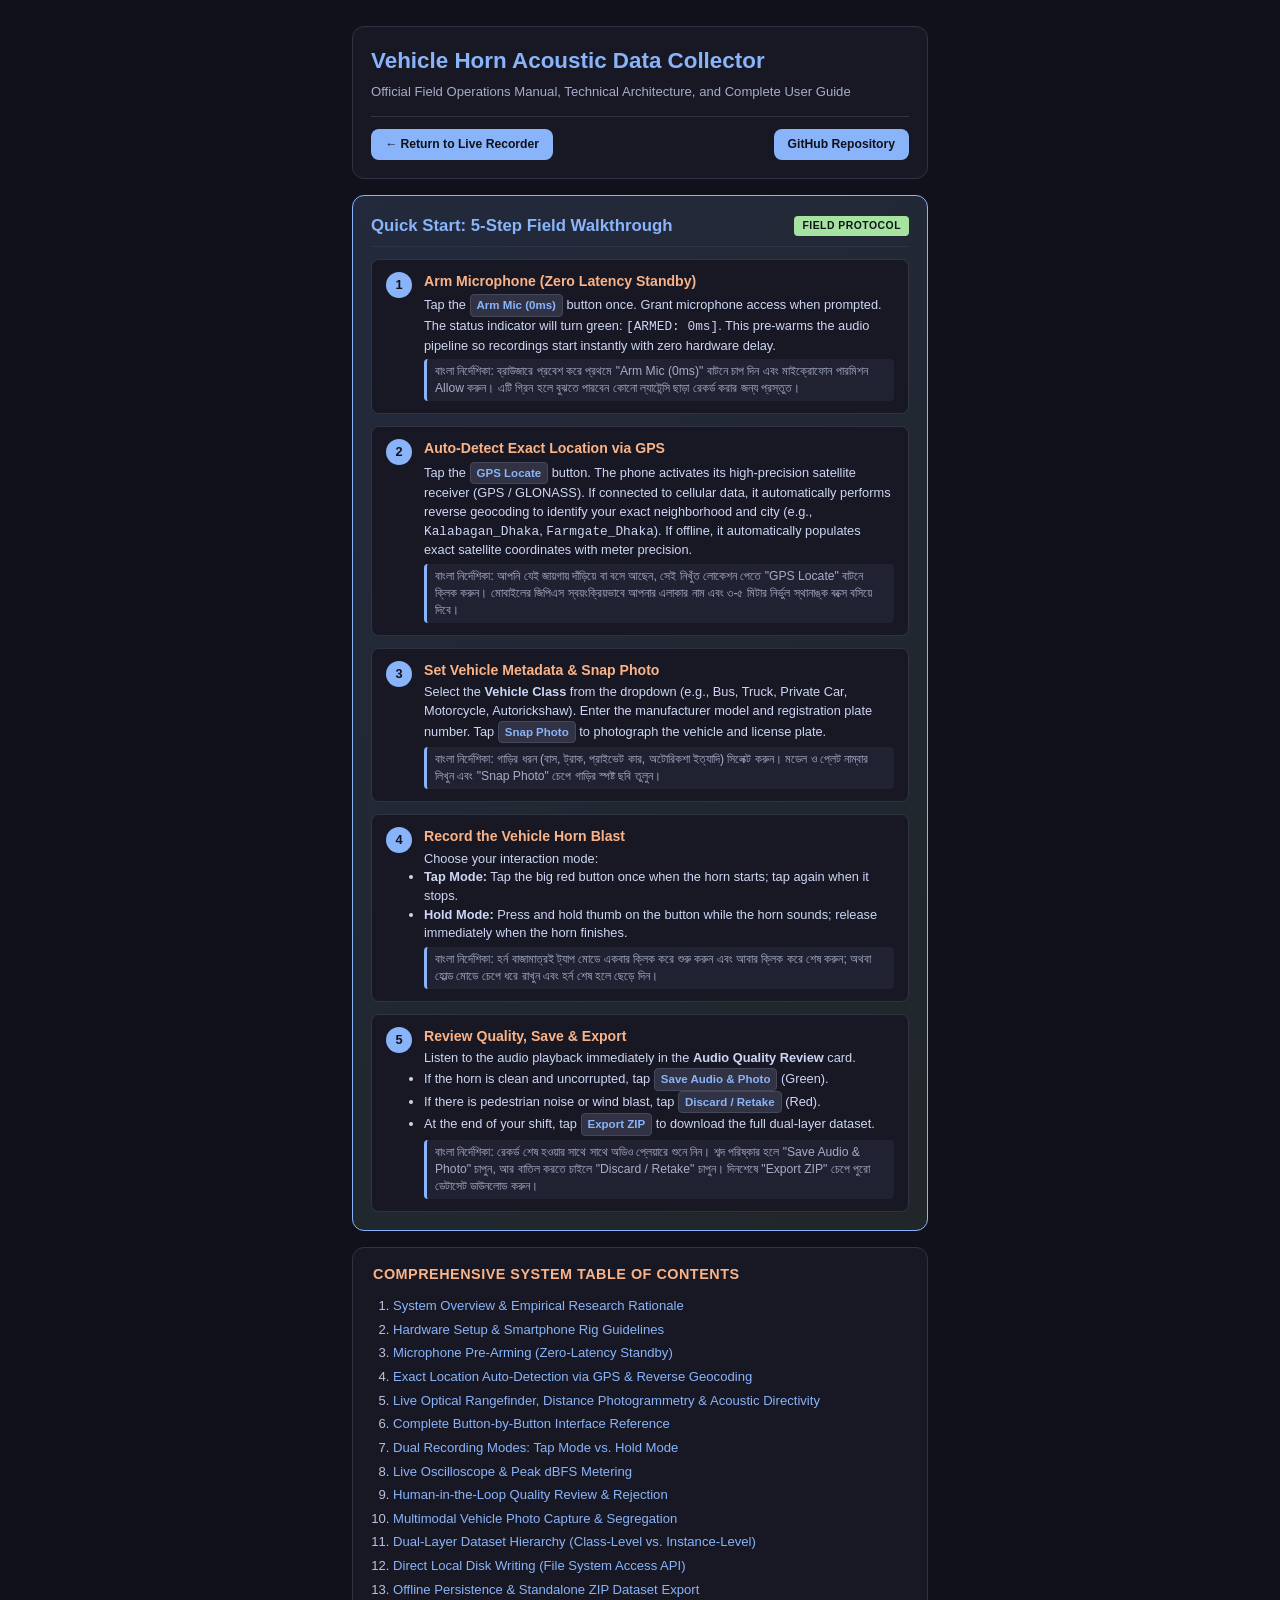
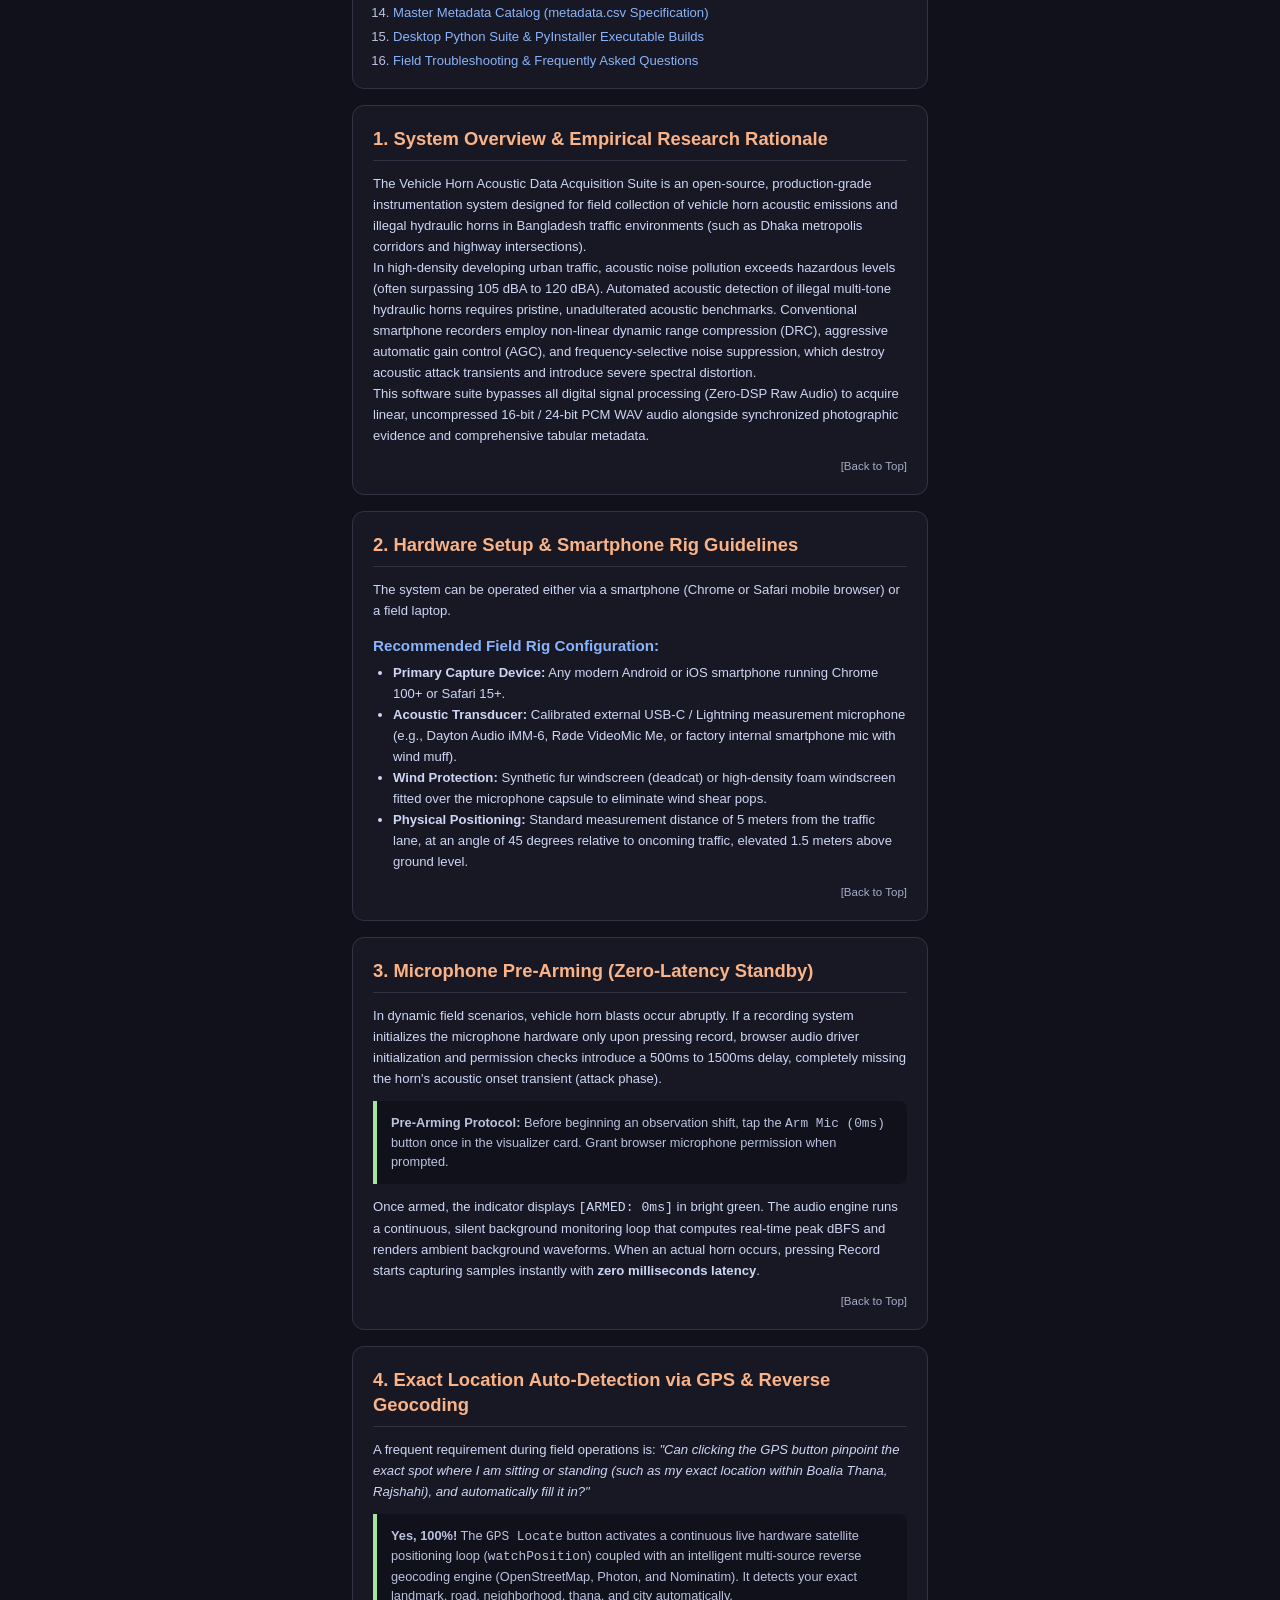
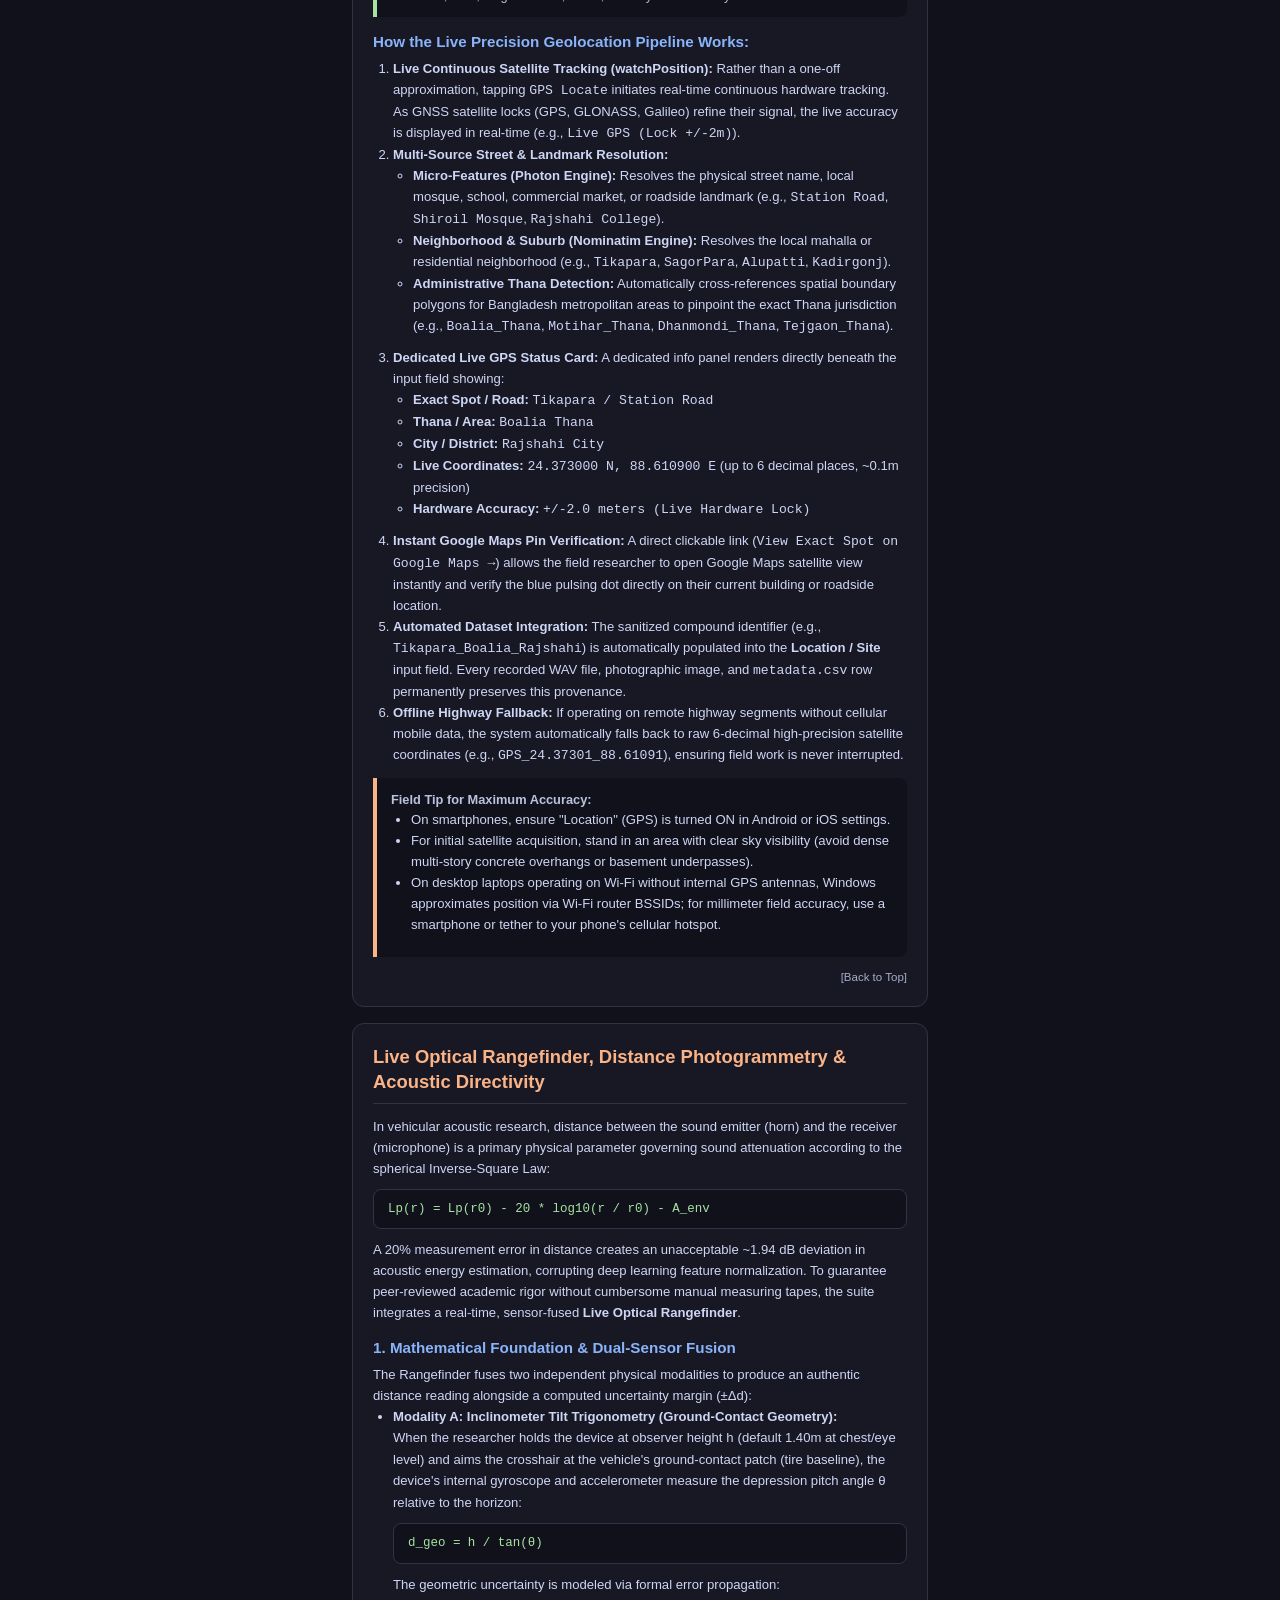
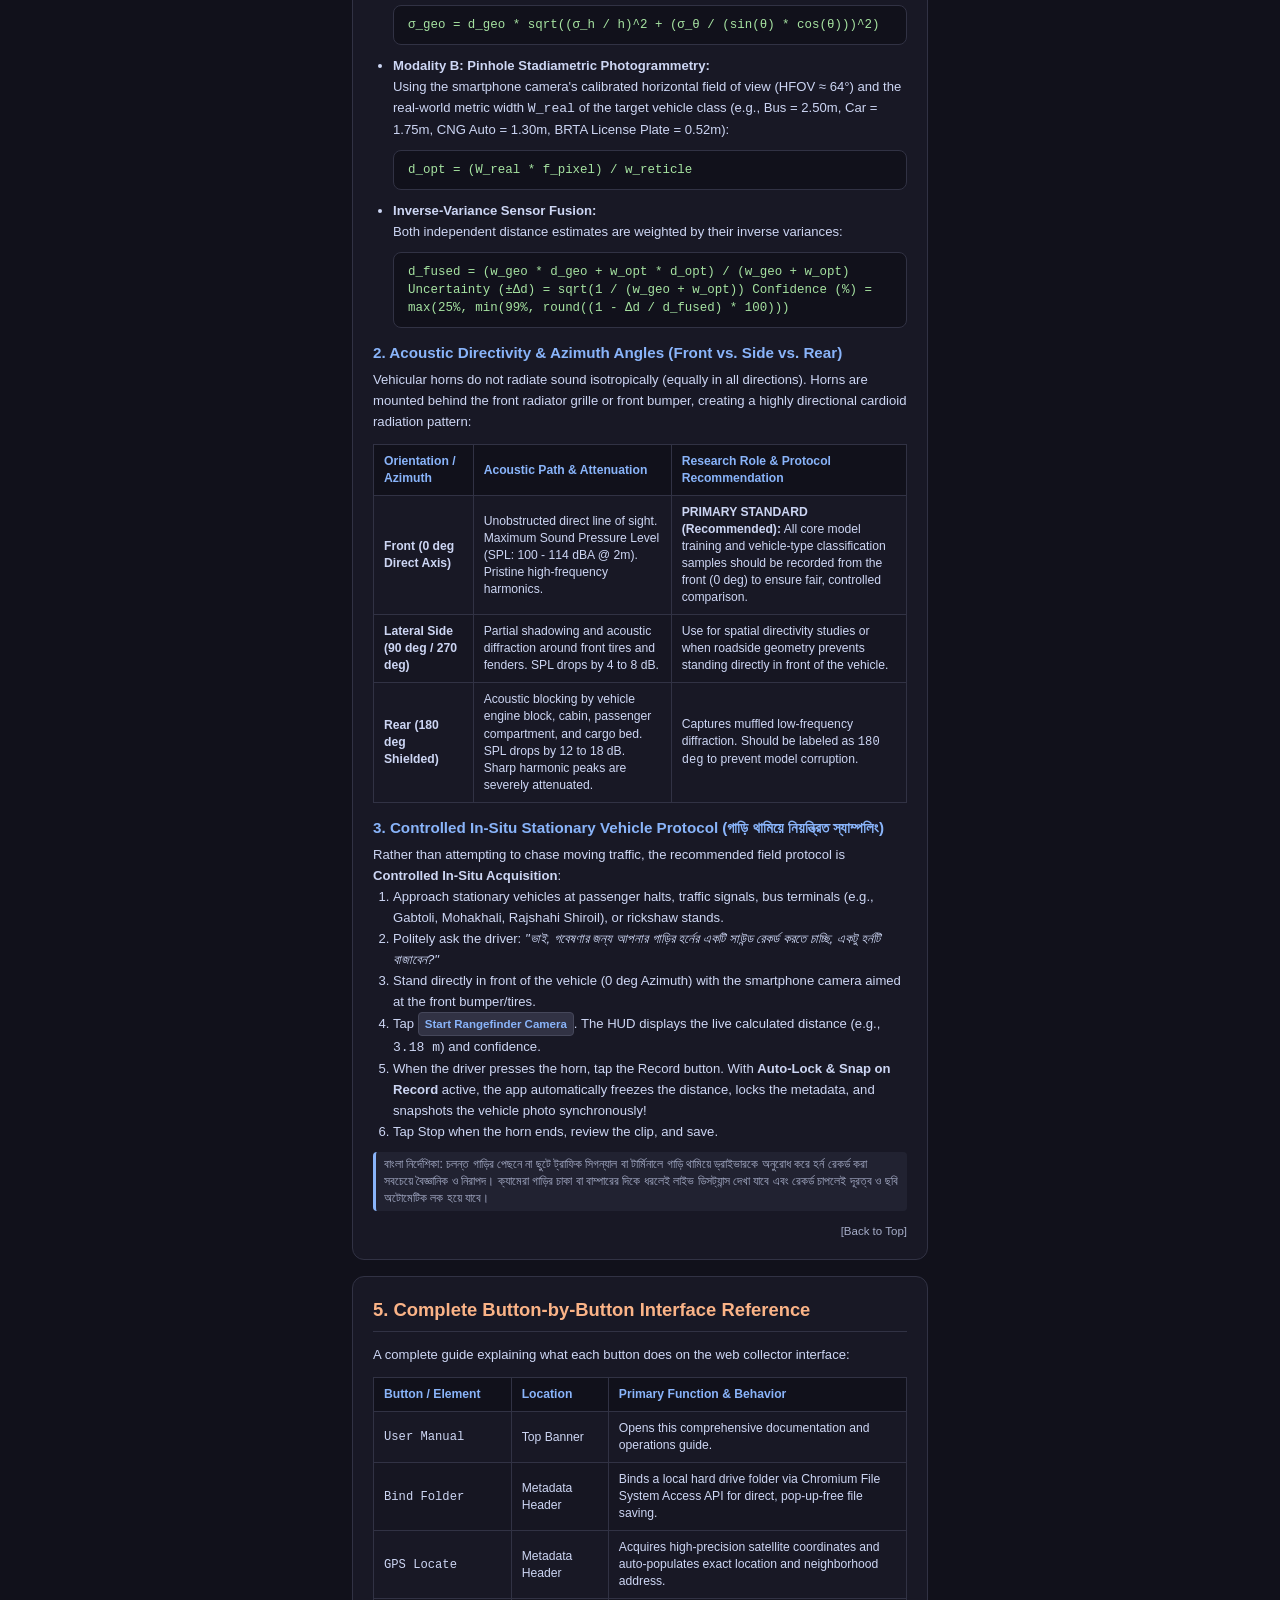
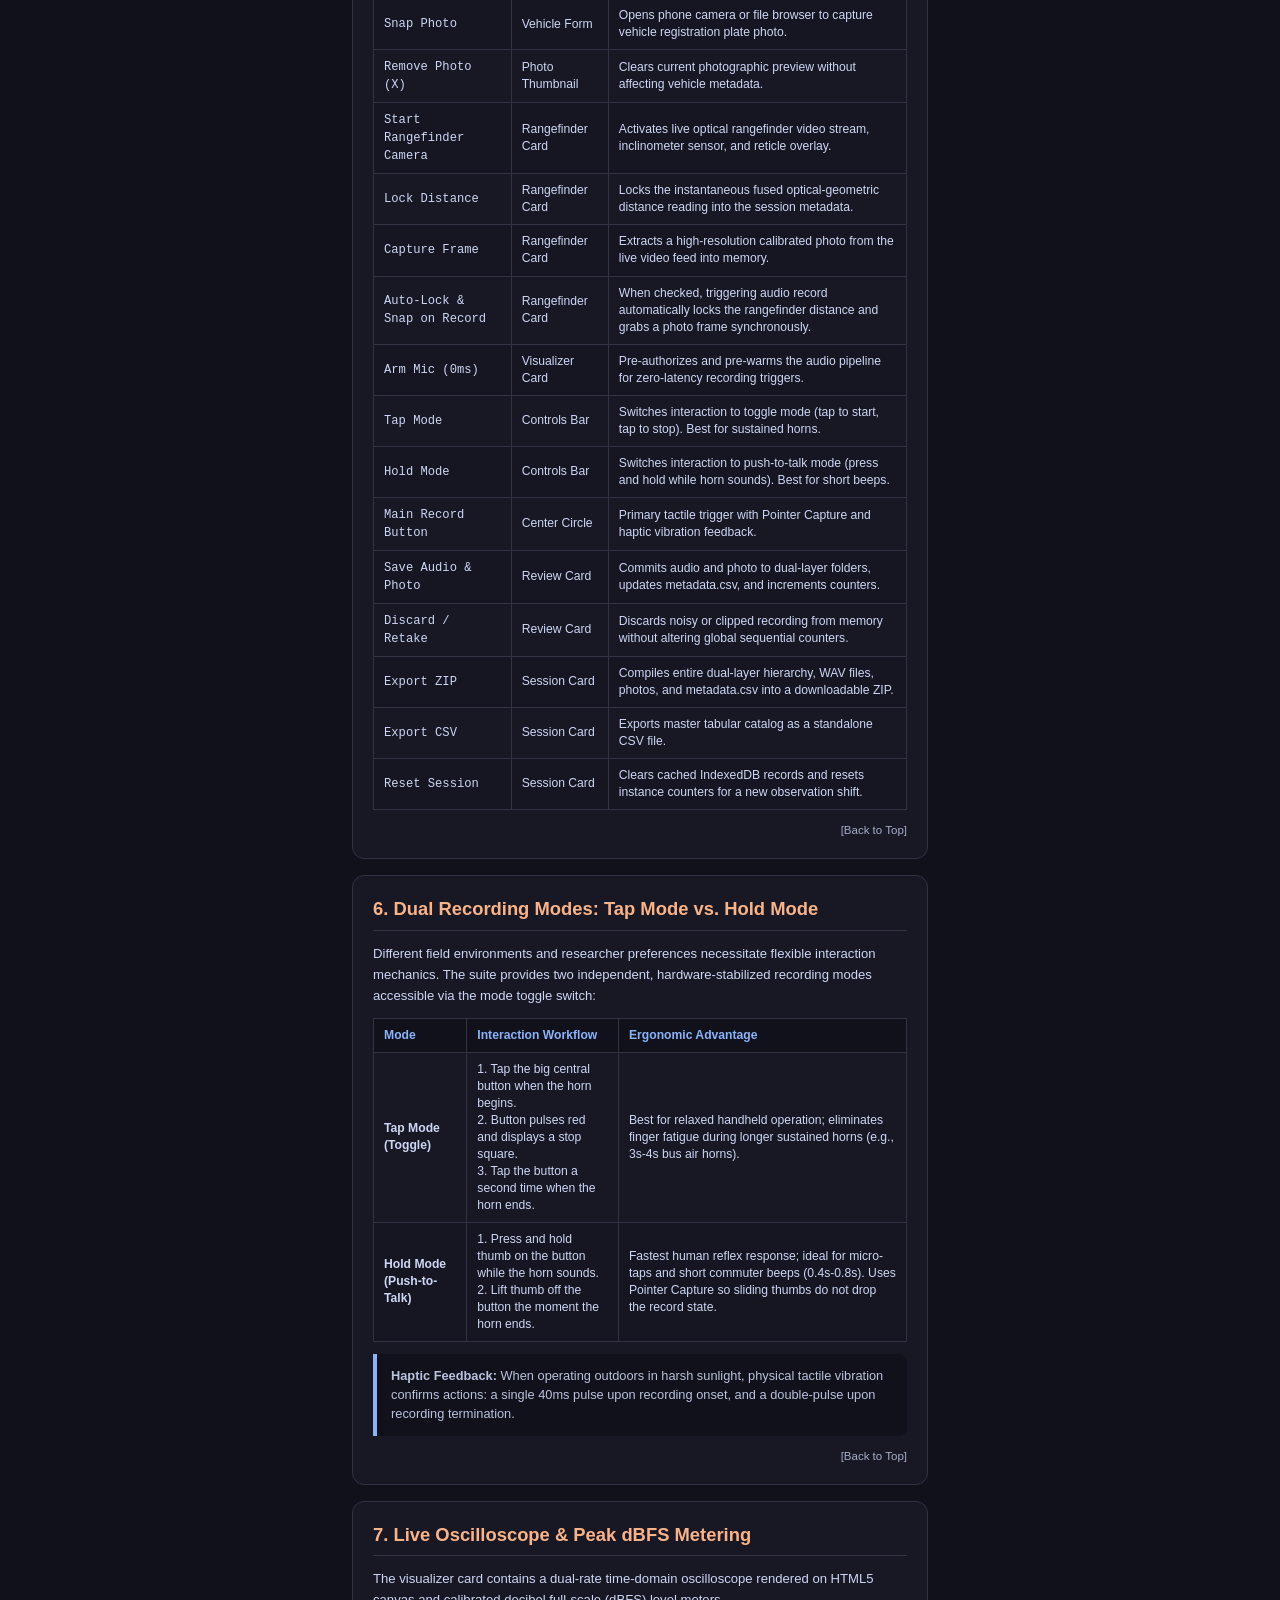
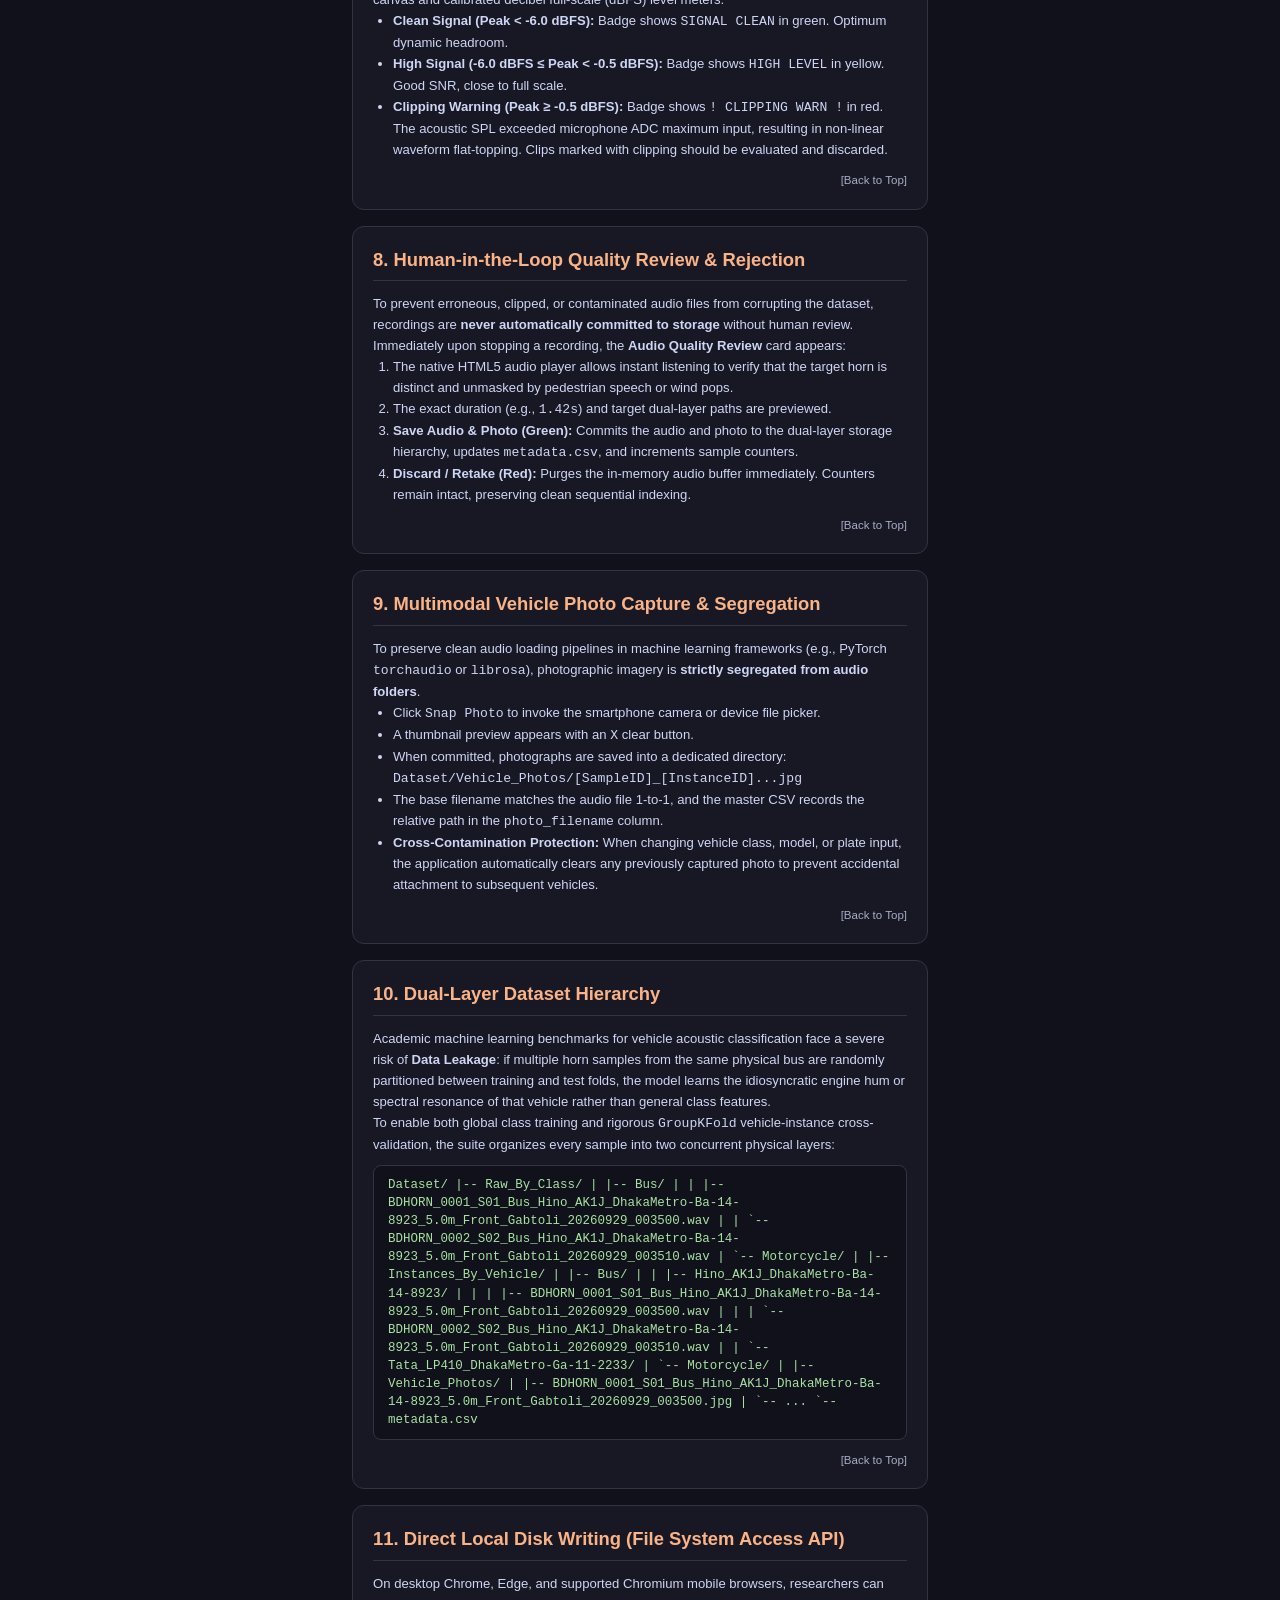
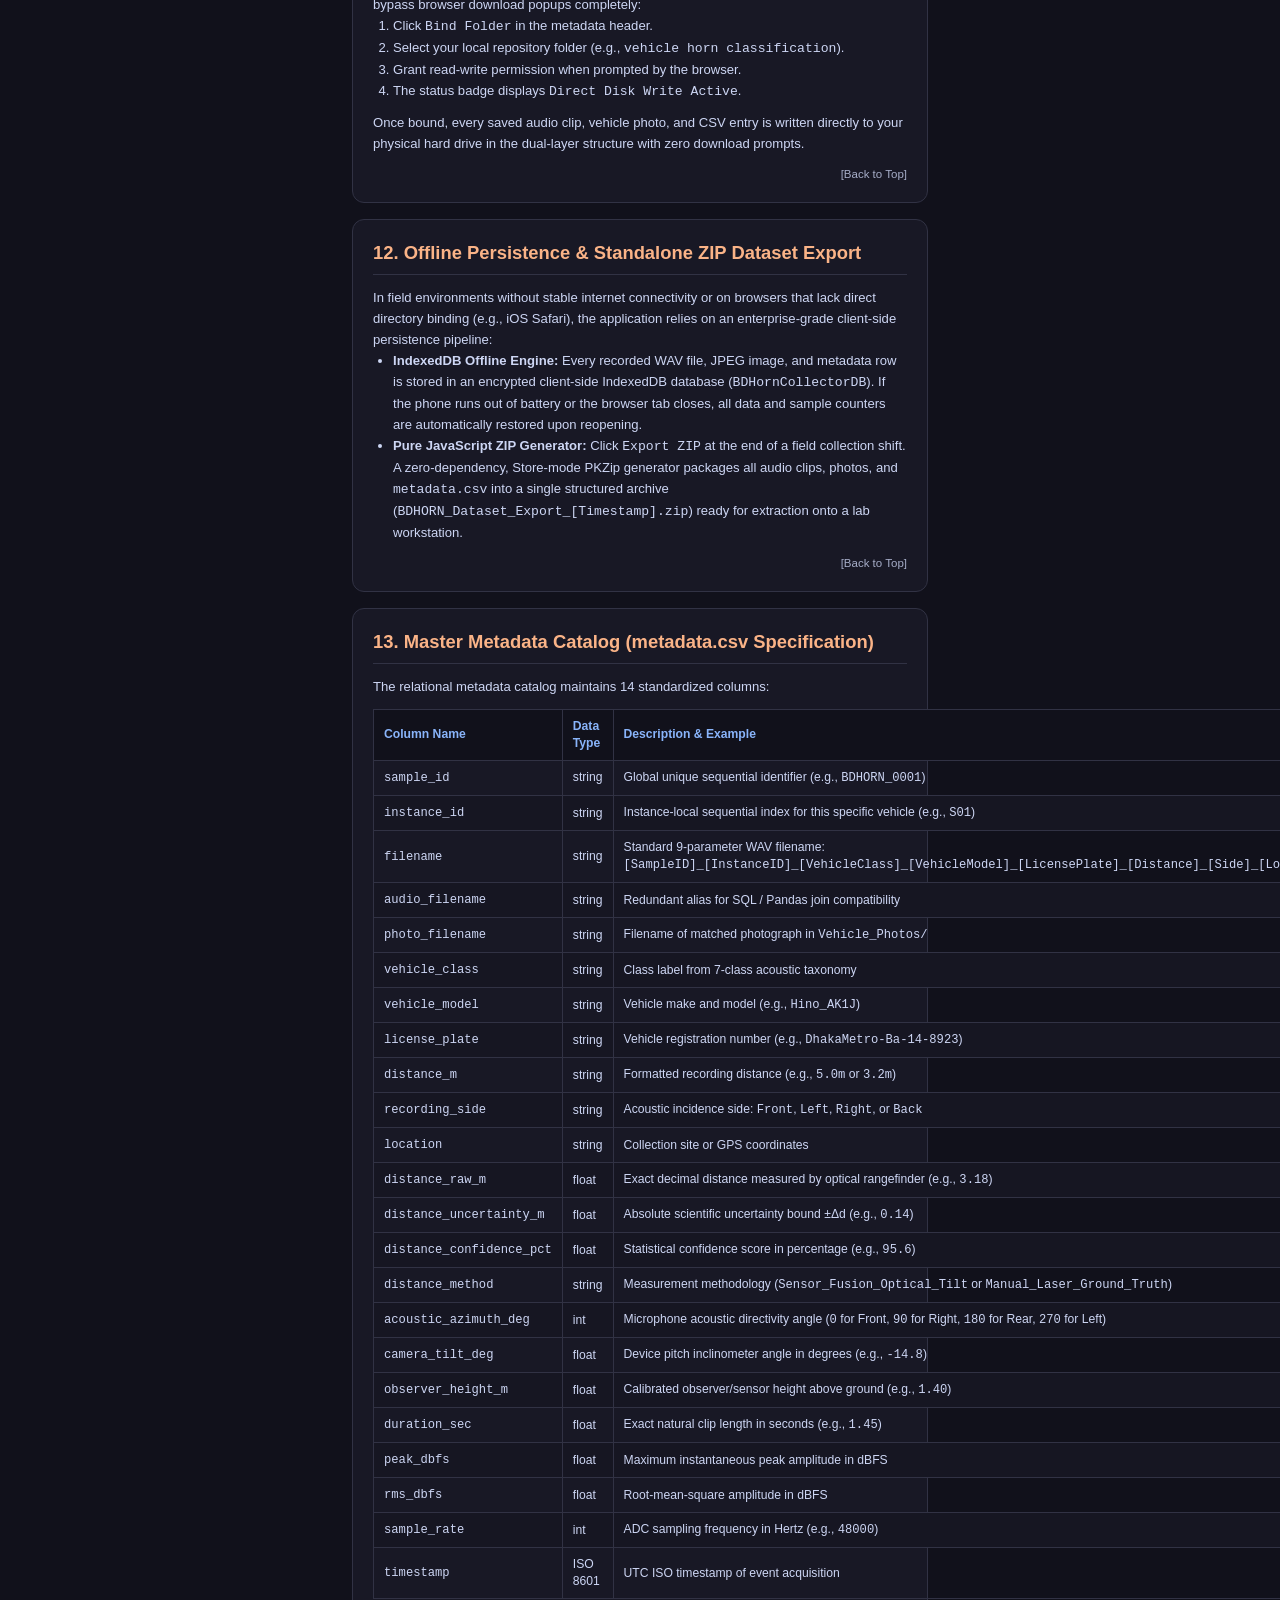
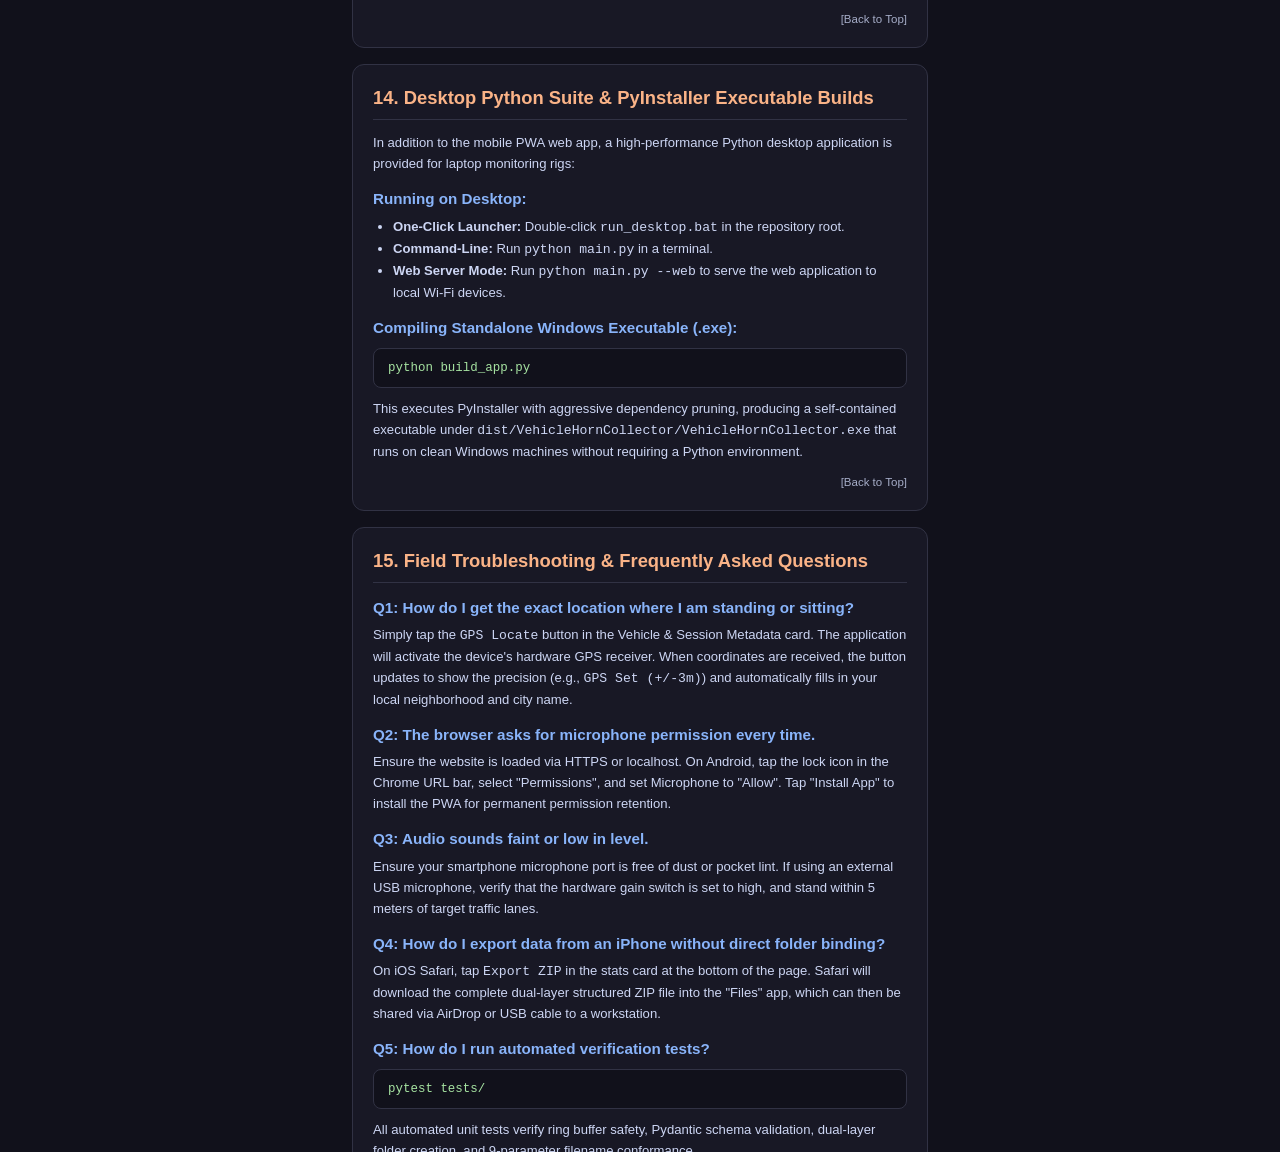
==== commit 4c509db6: "Refactor acoustic taxonomy to 7-class vehicle architecture and harmonize documentation" ====
--- a/docs.html
+++ b/docs.html
@@ -303,10 +303,10 @@
           <div class="step-body">
             <div class="step-title">Set Vehicle Metadata & Snap Photo</div>
             <div class="step-desc">
-              Select the <strong>Vehicle Class</strong> from the dropdown (e.g., Bus, Hydraulic Horn, Truck, Private Car). Enter the manufacturer model and registration plate number. Tap <span class="btn-tag">Snap Photo</span> to photograph the vehicle and license plate.
+              Select the <strong>Vehicle Class</strong> from the dropdown (e.g., Bus, Truck, Private Car, Motorcycle, Autorickshaw). Enter the manufacturer model and registration plate number. Tap <span class="btn-tag">Snap Photo</span> to photograph the vehicle and license plate.
             </div>
             <div class="bilingual-hint">
-              বাংলা নির্দেশিকা: গাড়ির ধরন (বাস, হাইড্রোলিক হর্ন, ট্রাক ইত্যাদি) সিলেক্ট করুন। মডেল ও প্লেট নাম্বার লিখুন এবং "Snap Photo" চেপে গাড়ির স্পষ্ট ছবি তুলুন।
+              বাংলা নির্দেশিকা: গাড়ির ধরন (বাস, ট্রাক, প্রাইভেট কার, অটোরিকশা ইত্যাদি) সিলেক্ট করুন। মডেল ও প্লেট নাম্বার লিখুন এবং "Snap Photo" চেপে গাড়ির স্পষ্ট ছবি তুলুন।
             </div>
           </div>
         </div>
@@ -856,7 +856,7 @@
           <tr><td><code>filename</code></td><td>string</td><td>Standard 9-parameter WAV filename: <code>[SampleID]_[InstanceID]_[VehicleClass]_[VehicleModel]_[LicensePlate]_[Distance]_[Side]_[Location]_[Timestamp].wav</code></td></tr>
           <tr><td><code>audio_filename</code></td><td>string</td><td>Redundant alias for SQL / Pandas join compatibility</td></tr>
           <tr><td><code>photo_filename</code></td><td>string</td><td>Filename of matched photograph in <code>Vehicle_Photos/</code></td></tr>
-          <tr><td><code>vehicle_class</code></td><td>string</td><td>Class label from 9-class acoustic taxonomy</td></tr>
+          <tr><td><code>vehicle_class</code></td><td>string</td><td>Class label from 7-class acoustic taxonomy</td></tr>
           <tr><td><code>vehicle_model</code></td><td>string</td><td>Vehicle make and model (e.g., <code>Hino_AK1J</code>)</td></tr>
           <tr><td><code>license_plate</code></td><td>string</td><td>Vehicle registration number (e.g., <code>DhakaMetro-Ba-14-8923</code>)</td></tr>
           <tr><td><code>distance_m</code></td><td>string</td><td>Formatted recording distance (e.g., <code>5.0m</code> or <code>3.2m</code>)</td></tr>
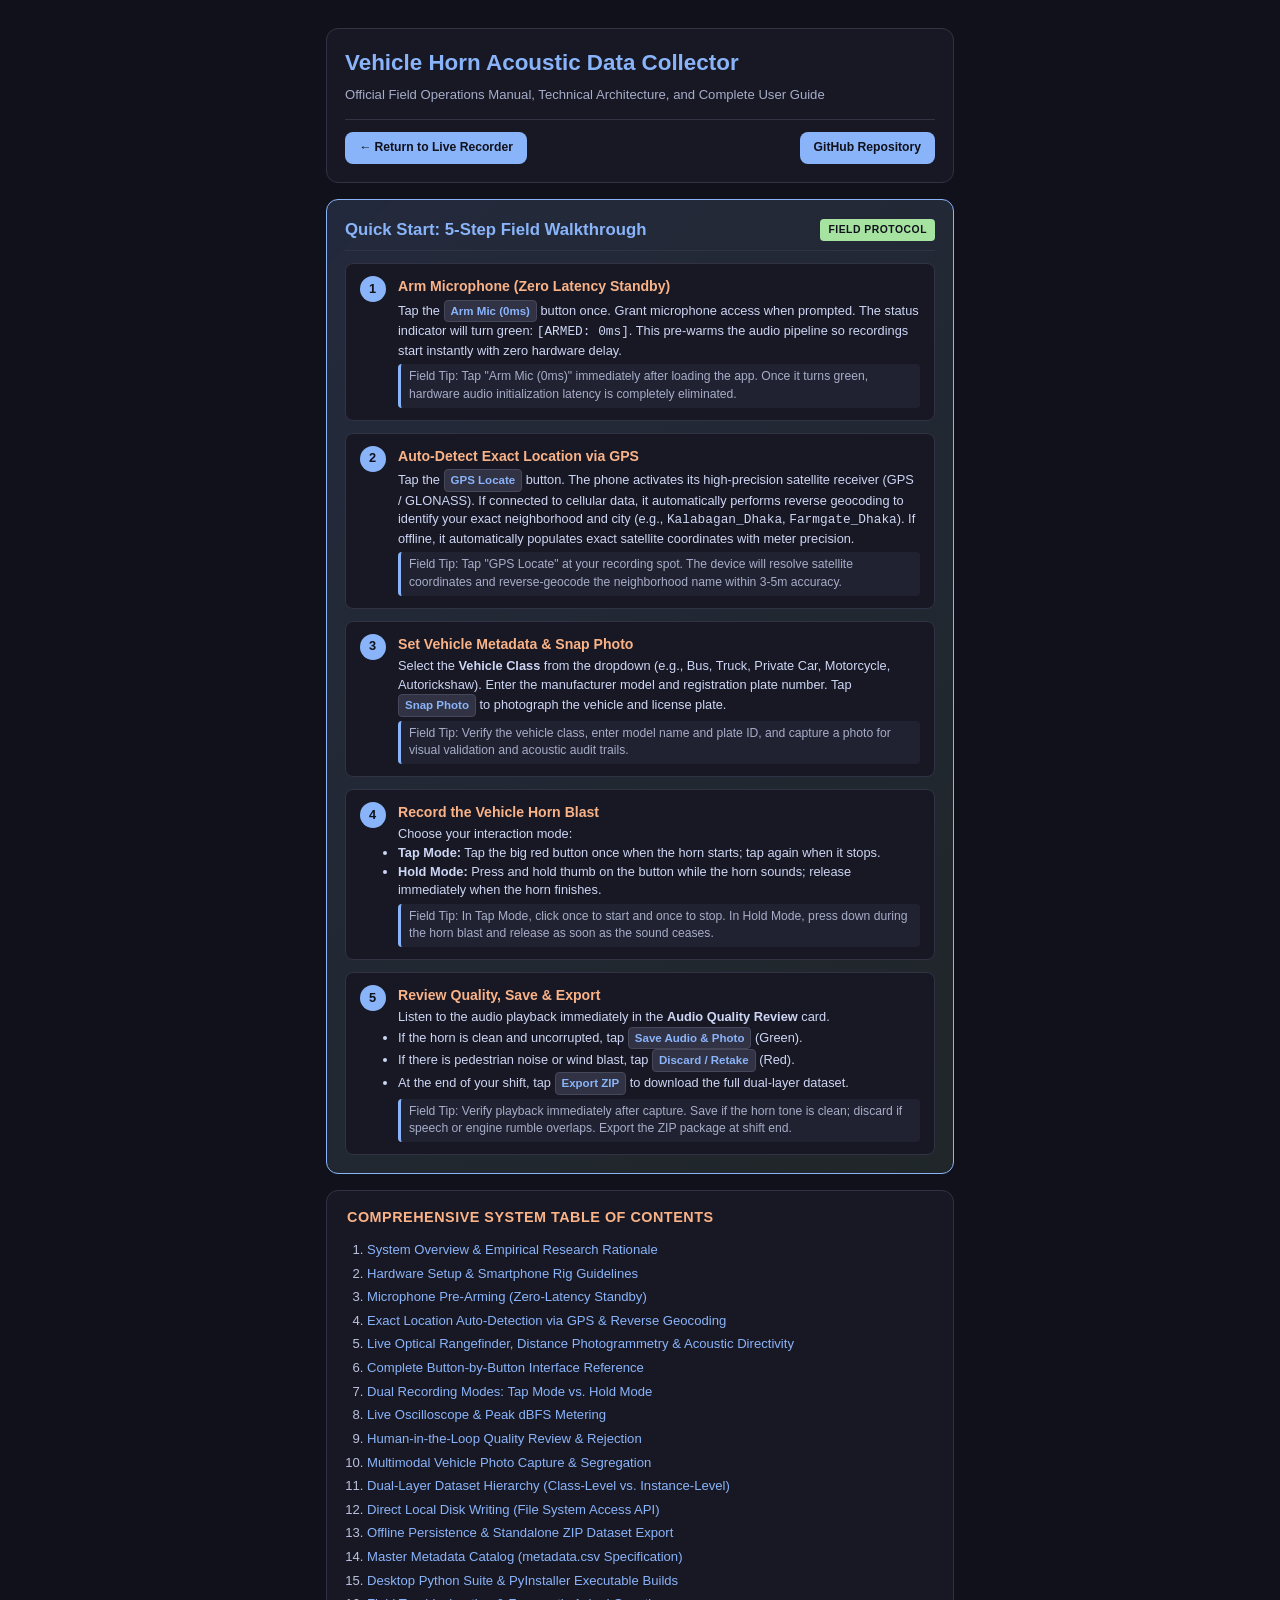
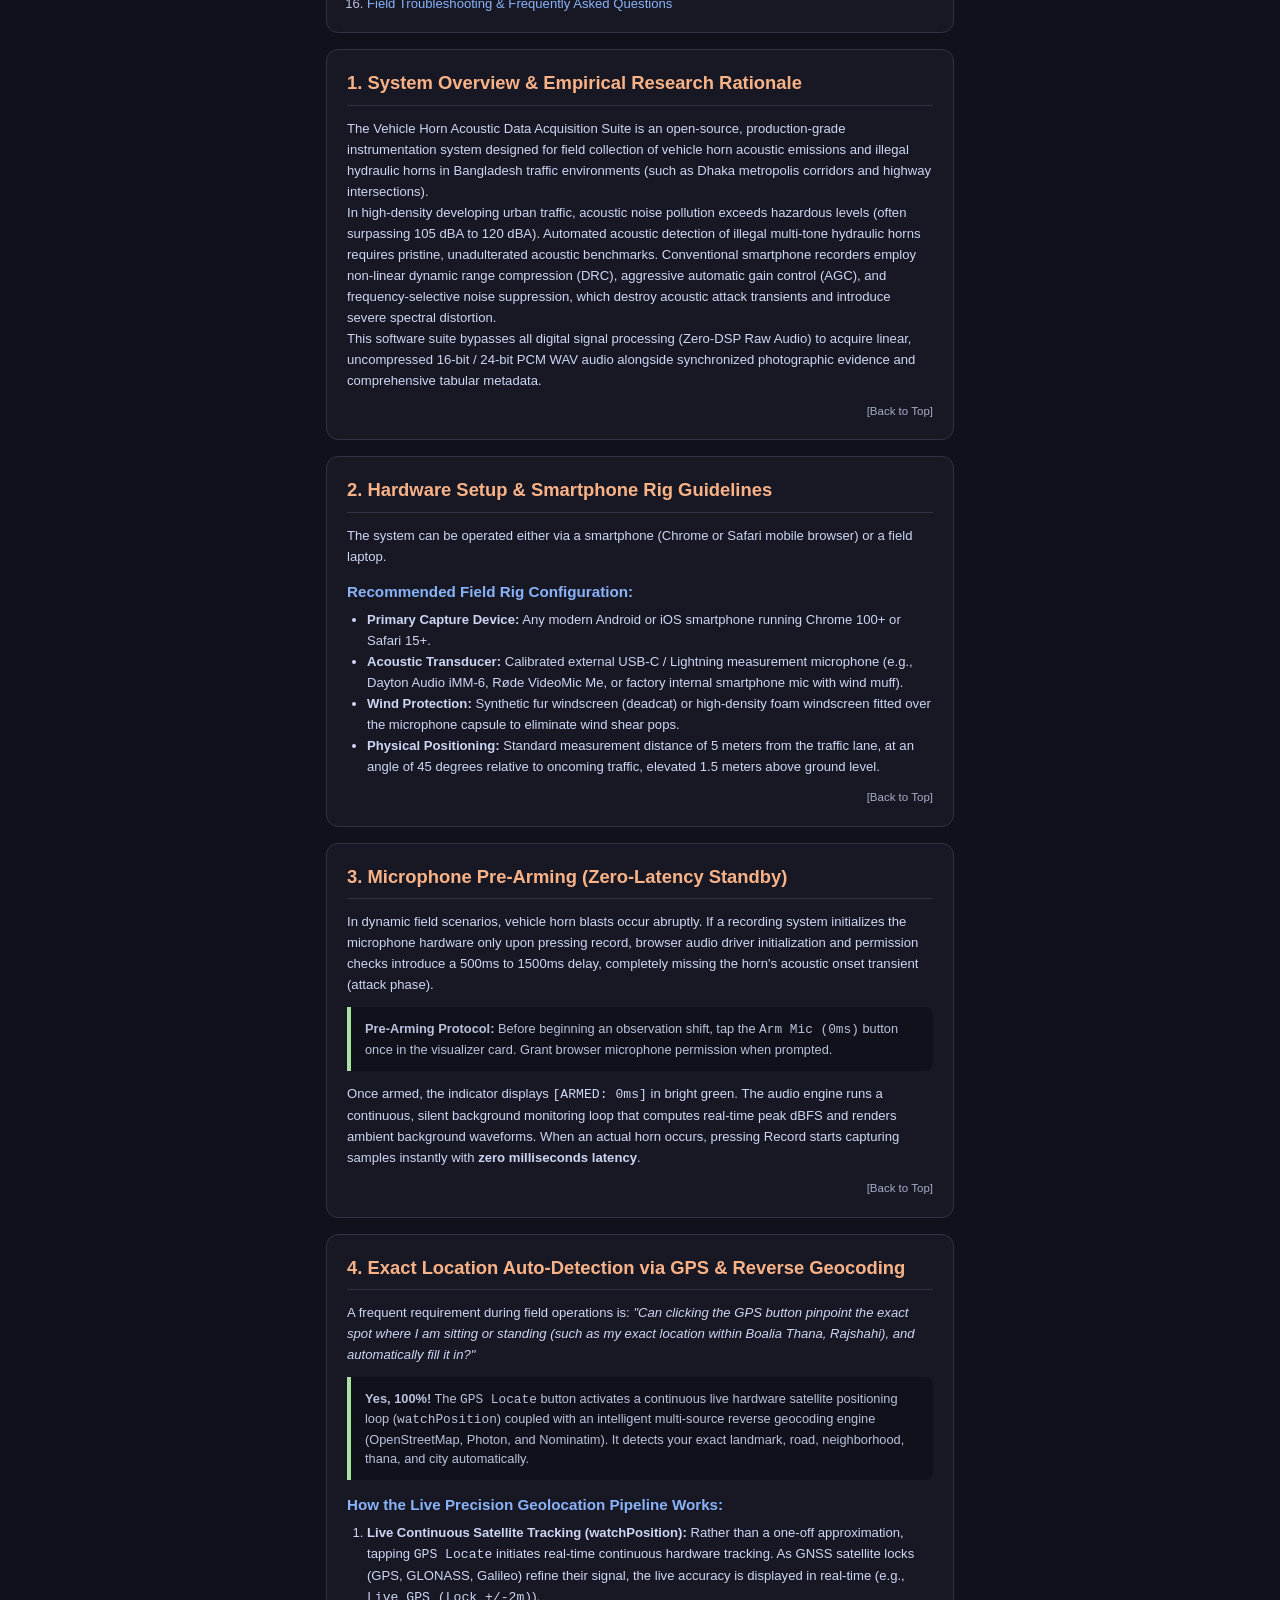
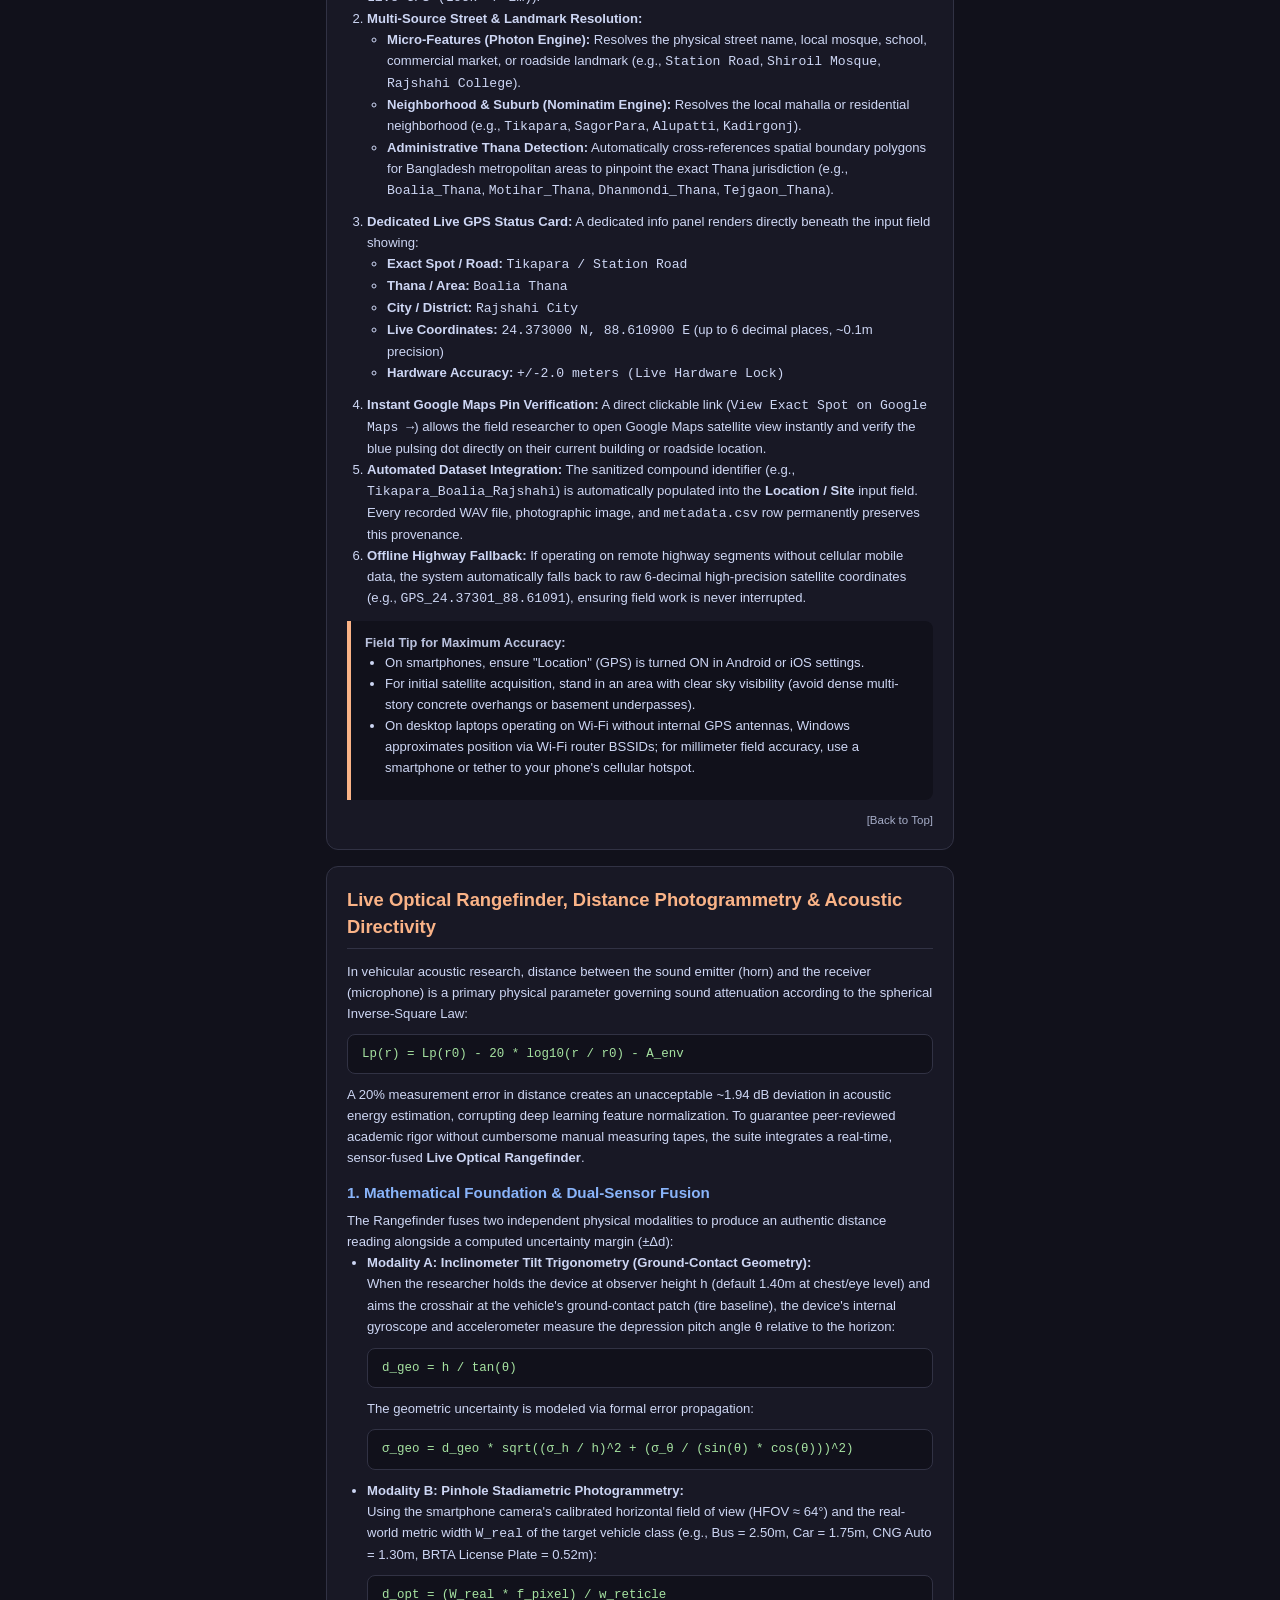
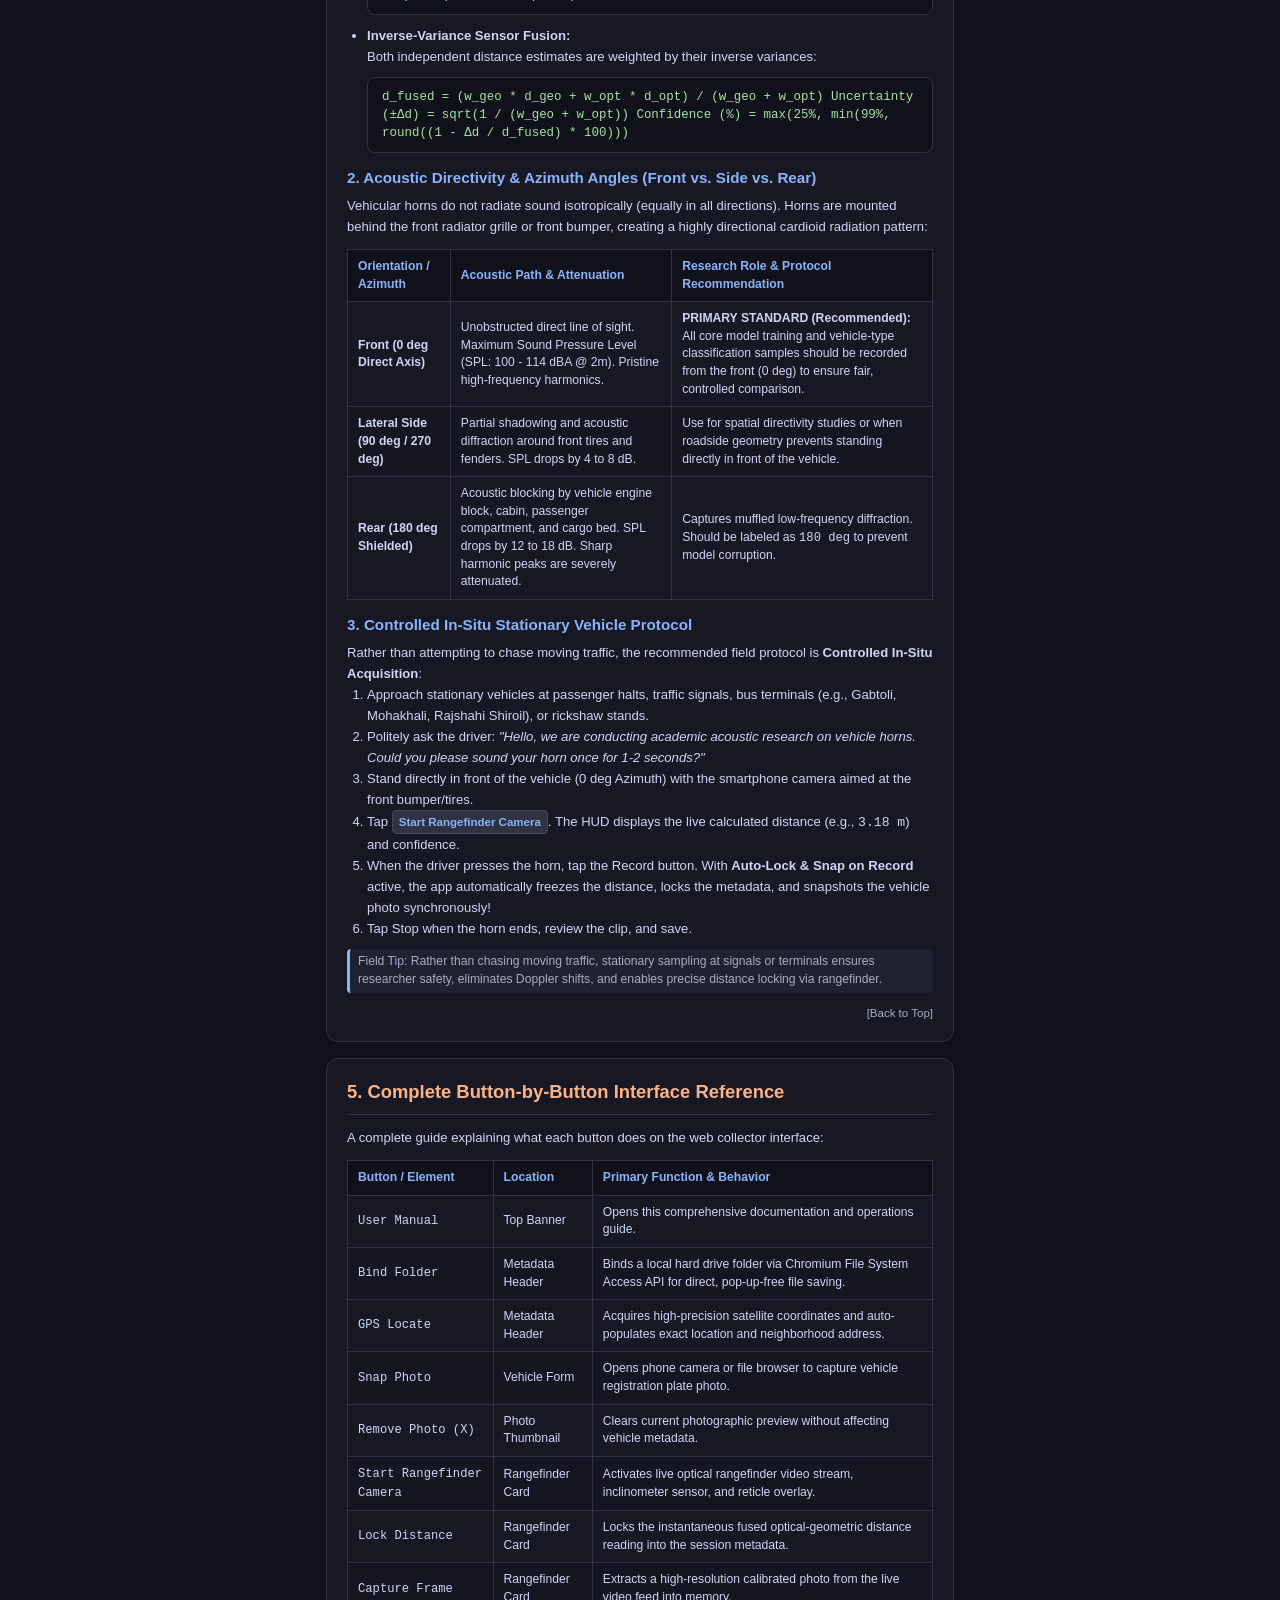
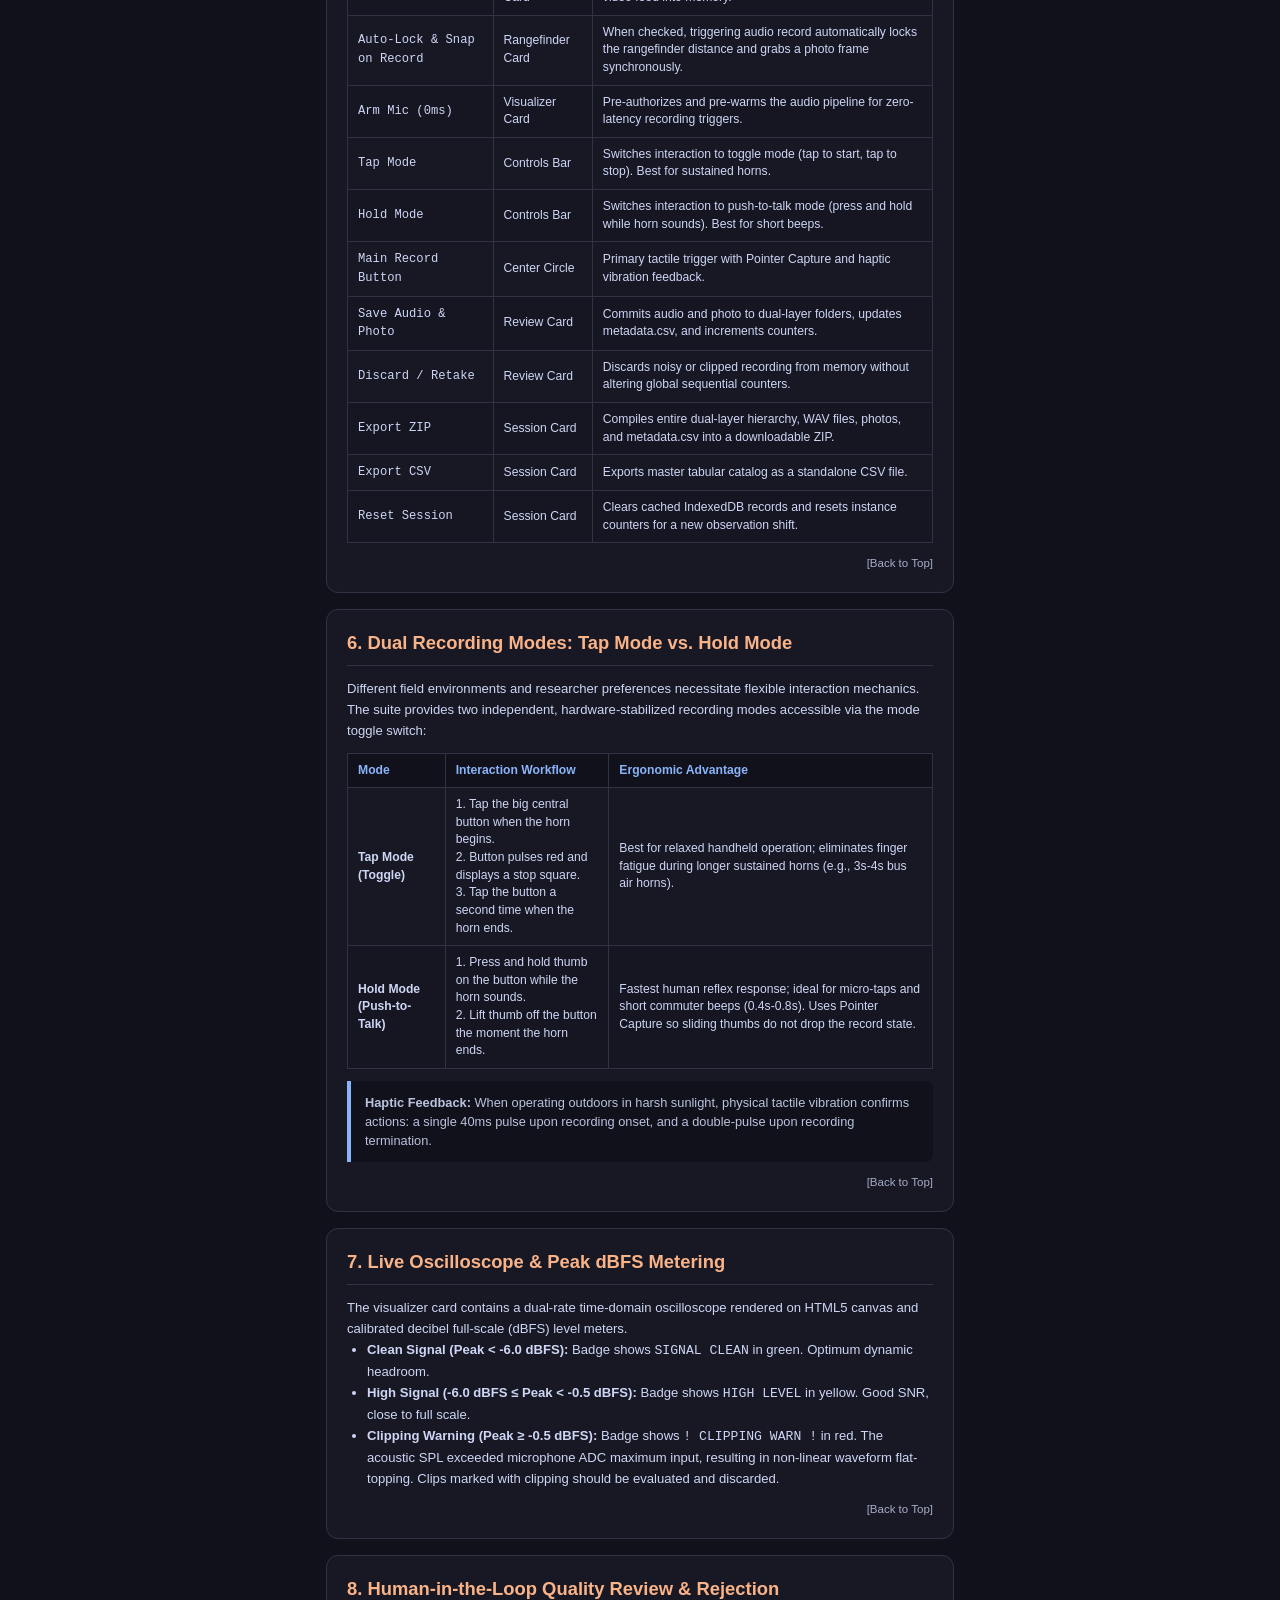
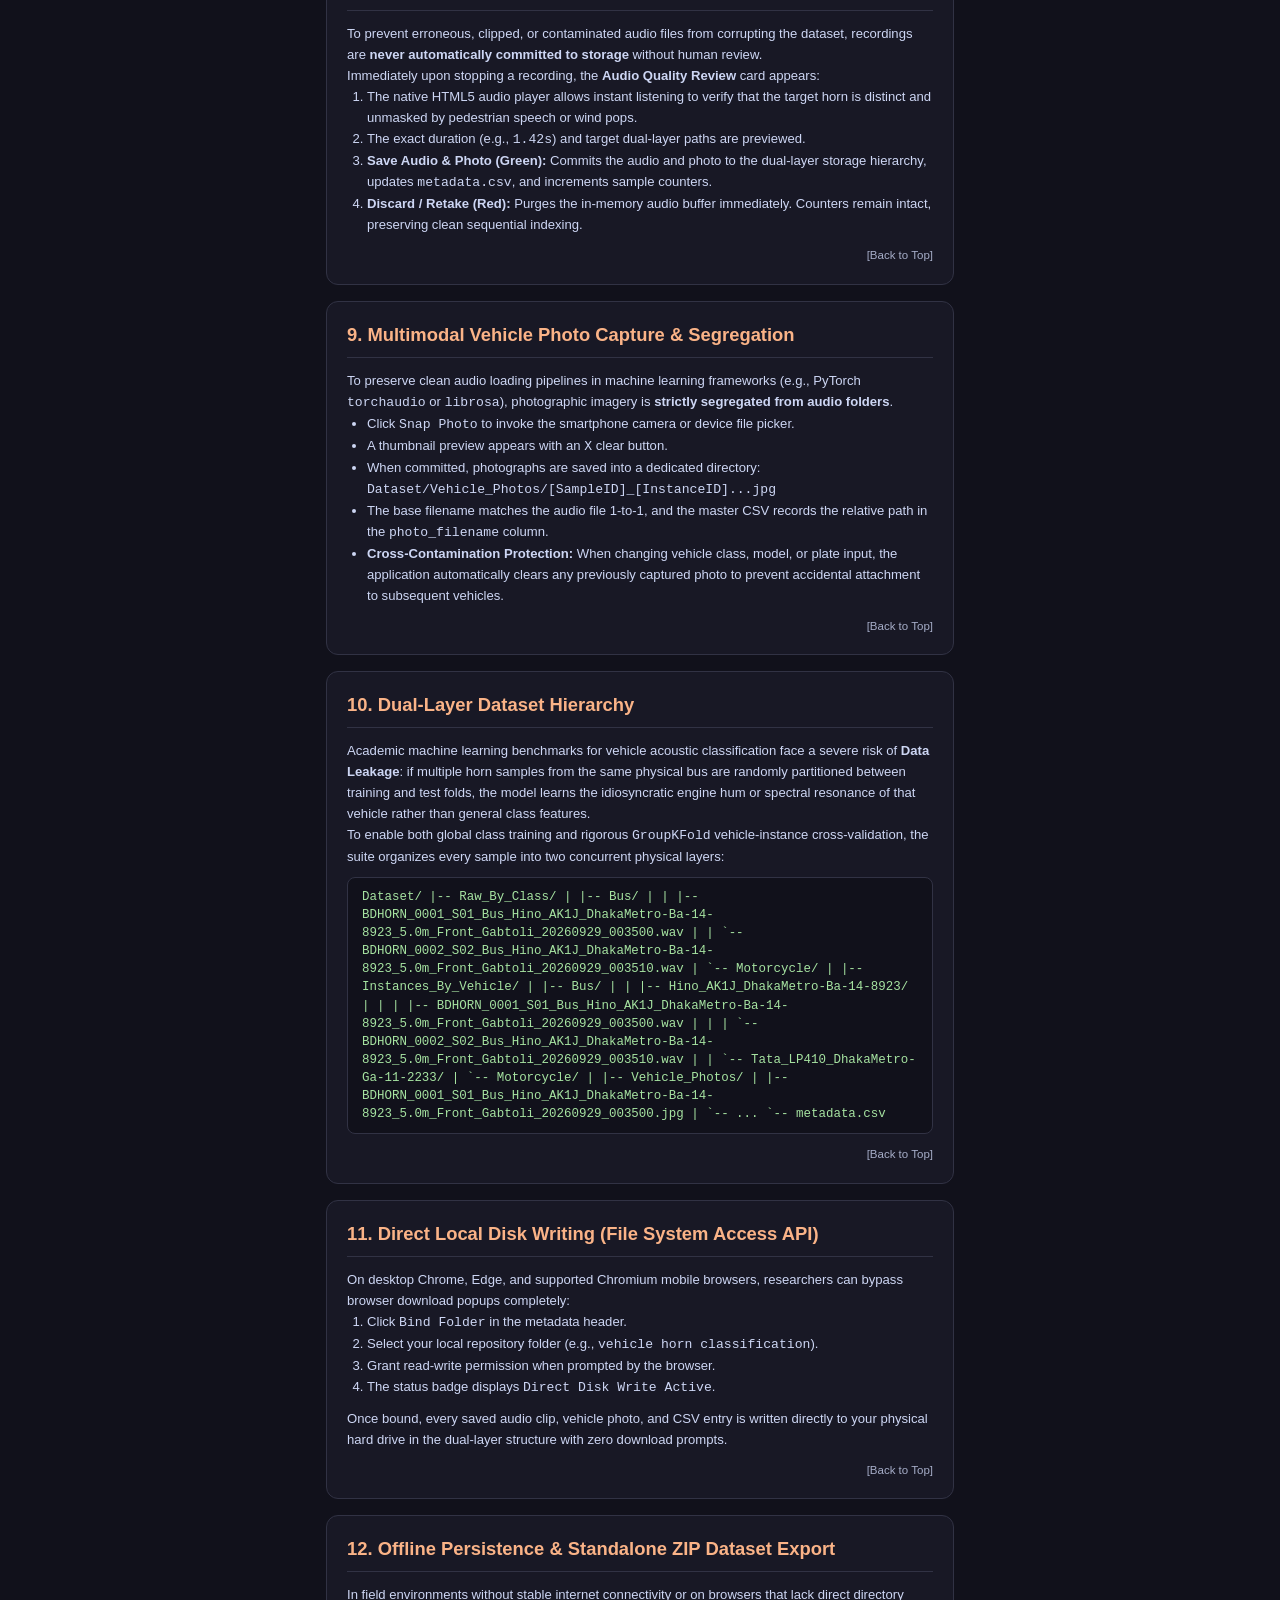
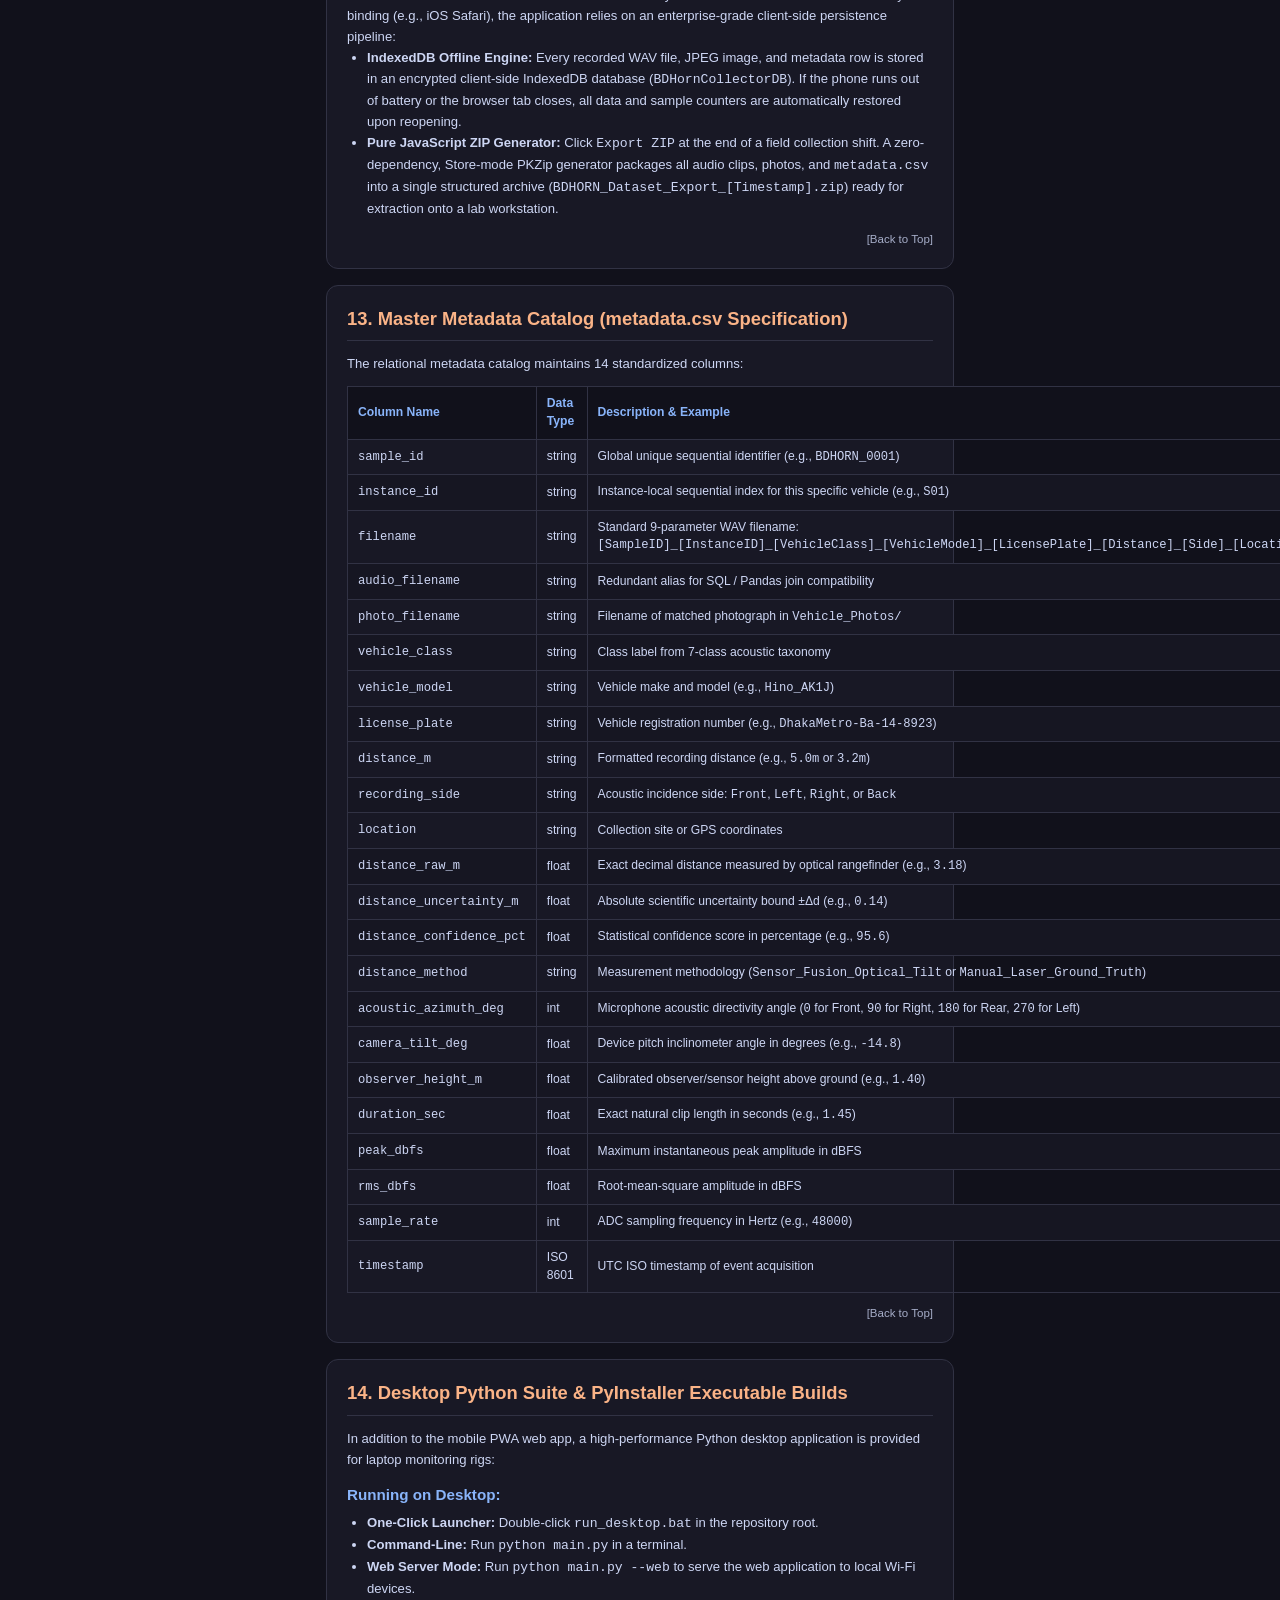
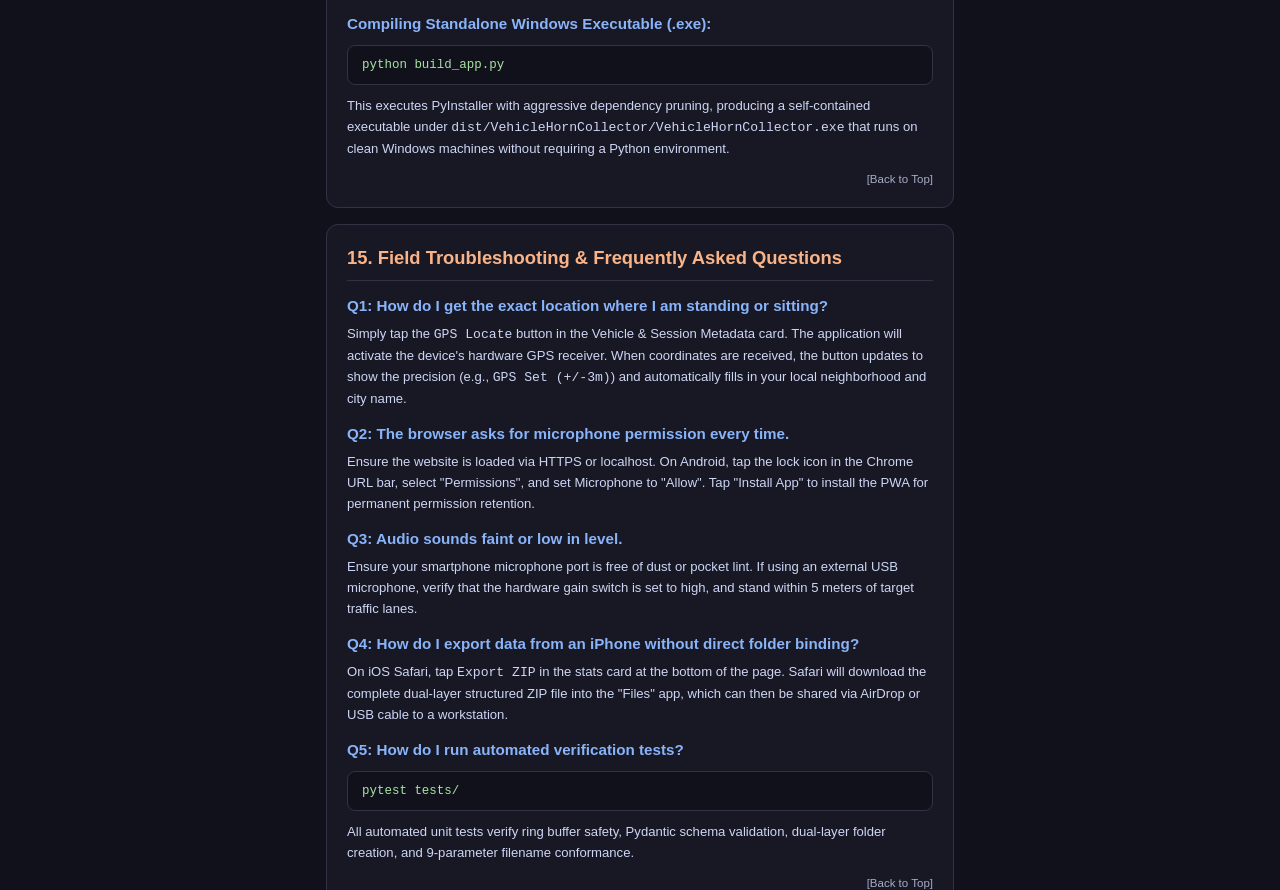
==== commit 6d0aafe2: "Replace all Bengali text with clean English across entire project" ====
--- a/docs.html
+++ b/docs.html
@@ -126,6 +126,7 @@
       color: #cdd6f4;
       line-height: 1.45;
     }
+    .field-tip,
     .bilingual-hint {
       font-size: 0.76rem;
       color: #a6adc8;
@@ -279,8 +280,8 @@
             <div class="step-desc">
               Tap the <span class="btn-tag">Arm Mic (0ms)</span> button once. Grant microphone access when prompted. The status indicator will turn green: <code>[ARMED: 0ms]</code>. This pre-warms the audio pipeline so recordings start instantly with zero hardware delay.
             </div>
-            <div class="bilingual-hint">
-              বাংলা নির্দেশিকা: ব্রাউজারে প্রবেশ করে প্রথমে "Arm Mic (0ms)" বাটনে চাপ দিন এবং মাইক্রোফোন পারমিশন Allow করুন। এটি গ্রিন হলে বুঝতে পারবেন কোনো ল্যাটেন্সি ছাড়া রেকর্ড করার জন্য প্রস্তুত।
+            <div class="field-tip">
+              Field Tip: Tap "Arm Mic (0ms)" immediately after loading the app. Once it turns green, hardware audio initialization latency is completely eliminated.
             </div>
           </div>
         </div>
@@ -292,8 +293,8 @@
             <div class="step-desc">
               Tap the <span class="btn-tag">GPS Locate</span> button. The phone activates its high-precision satellite receiver (GPS / GLONASS). If connected to cellular data, it automatically performs reverse geocoding to identify your exact neighborhood and city (e.g., <code>Kalabagan_Dhaka</code>, <code>Farmgate_Dhaka</code>). If offline, it automatically populates exact satellite coordinates with meter precision.
             </div>
-            <div class="bilingual-hint">
-              বাংলা নির্দেশিকা: আপনি যেই জায়গায় দাঁড়িয়ে বা বসে আছেন, সেই নিখুঁত লোকেশন পেতে "GPS Locate" বাটনে ক্লিক করুন। মোবাইলের জিপিএস স্বয়ংক্রিয়ভাবে আপনার এলাকার নাম এবং ৩-৫ মিটার নির্ভুল স্থানাঙ্ক বক্সে বসিয়ে দিবে।
+            <div class="field-tip">
+              Field Tip: Tap "GPS Locate" at your recording spot. The device will resolve satellite coordinates and reverse-geocode the neighborhood name within 3-5m accuracy.
             </div>
           </div>
         </div>
@@ -305,8 +306,8 @@
             <div class="step-desc">
               Select the <strong>Vehicle Class</strong> from the dropdown (e.g., Bus, Truck, Private Car, Motorcycle, Autorickshaw). Enter the manufacturer model and registration plate number. Tap <span class="btn-tag">Snap Photo</span> to photograph the vehicle and license plate.
             </div>
-            <div class="bilingual-hint">
-              বাংলা নির্দেশিকা: গাড়ির ধরন (বাস, ট্রাক, প্রাইভেট কার, অটোরিকশা ইত্যাদি) সিলেক্ট করুন। মডেল ও প্লেট নাম্বার লিখুন এবং "Snap Photo" চেপে গাড়ির স্পষ্ট ছবি তুলুন।
+            <div class="field-tip">
+              Field Tip: Verify the vehicle class, enter model name and plate ID, and capture a photo for visual validation and acoustic audit trails.
             </div>
           </div>
         </div>
@@ -322,8 +323,8 @@
                 <li><strong>Hold Mode:</strong> Press and hold thumb on the button while the horn sounds; release immediately when the horn finishes.</li>
               </ul>
             </div>
-            <div class="bilingual-hint">
-              বাংলা নির্দেশিকা: হর্ন বাজামাত্রই ট্যাপ মোডে একবার ক্লিক করে শুরু করুন এবং আবার ক্লিক করে শেষ করুন; অথবা হোল্ড মোডে চেপে ধরে রাখুন এবং হর্ন শেষ হলে ছেড়ে দিন।
+            <div class="field-tip">
+              Field Tip: In Tap Mode, click once to start and once to stop. In Hold Mode, press down during the horn blast and release as soon as the sound ceases.
             </div>
           </div>
         </div>
@@ -340,8 +341,8 @@
                 <li>At the end of your shift, tap <span class="btn-tag">Export ZIP</span> to download the full dual-layer dataset.</li>
               </ul>
             </div>
-            <div class="bilingual-hint">
-              বাংলা নির্দেশিকা: রেকর্ড শেষ হওয়ার সাথে সাথে অডিও প্লেয়ারে শুনে নিন। শব্দ পরিষ্কার হলে "Save Audio & Photo" চাপুন, আর বাতিল করতে চাইলে "Discard / Retake" চাপুন। দিনশেষে "Export ZIP" চেপে পুরো ডেটাসেট ডাউনলোড করুন।
+            <div class="field-tip">
+              Field Tip: Verify playback immediately after capture. Save if the horn tone is clean; discard if speech or engine rumble overlaps. Export the ZIP package at shift end.
             </div>
           </div>
         </div>
@@ -553,21 +554,21 @@
         </tbody>
       </table>
 
-      <h3>3. Controlled In-Situ Stationary Vehicle Protocol (গাড়ি থামিয়ে নিয়ন্ত্রিত স্যাম্পলিং)</h3>
+      <h3>3. Controlled In-Situ Stationary Vehicle Protocol</h3>
       <p>
         Rather than attempting to chase moving traffic, the recommended field protocol is <strong>Controlled In-Situ Acquisition</strong>:
       </p>
       <ol>
         <li>Approach stationary vehicles at passenger halts, traffic signals, bus terminals (e.g., Gabtoli, Mohakhali, Rajshahi Shiroil), or rickshaw stands.</li>
-        <li>Politely ask the driver: <em>"ভাই, গবেষণার জন্য আপনার গাড়ির হর্নের একটি সাউন্ড রেকর্ড করতে চাচ্ছি, একটু হর্নটি বাজাবেন?"</em></li>
+        <li>Politely ask the driver: <em>"Hello, we are conducting academic acoustic research on vehicle horns. Could you please sound your horn once for 1-2 seconds?"</em></li>
         <li>Stand directly in front of the vehicle (0 deg Azimuth) with the smartphone camera aimed at the front bumper/tires.</li>
         <li>Tap <span class="btn-tag">Start Rangefinder Camera</span>. The HUD displays the live calculated distance (e.g., <code>3.18 m</code>) and confidence.</li>
         <li>When the driver presses the horn, tap the Record button. With <strong>Auto-Lock & Snap on Record</strong> active, the app automatically freezes the distance, locks the metadata, and snapshots the vehicle photo synchronously!</li>
         <li>Tap Stop when the horn ends, review the clip, and save.</li>
       </ol>
 
-      <div class="bilingual-hint">
-        বাংলা নির্দেশিকা: চলন্ত গাড়ির পেছনে না ছুটে ট্রাফিক সিগন্যাল বা টার্মিনালে গাড়ি থামিয়ে ড্রাইভারকে অনুরোধ করে হর্ন রেকর্ড করা সবচেয়ে বৈজ্ঞানিক ও নিরাপদ। ক্যামেরা গাড়ির চাকা বা বাম্পারের দিকে ধরলেই লাইভ ডিসট্যান্স দেখা যাবে এবং রেকর্ড চাপলেই দূরত্ব ও ছবি অটোমেটিক লক হয়ে যাবে।
+      <div class="field-tip">
+        Field Tip: Rather than chasing moving traffic, stationary sampling at signals or terminals ensures researcher safety, eliminates Doppler shifts, and enables precise distance locking via rangefinder.
       </div>
       <div class="back-to-top"><a href="#">[Back to Top]</a></div>
     </article>
--- a/style.css
+++ b/style.css
@@ -10,24 +10,25 @@
   background-color: #11111b;
   color: #cdd6f4;
   font-family: -apple-system, BlinkMacSystemFont, "Segoe UI", Roboto, Helvetica, Arial, sans-serif;
-  line-height: 1.4;
-  padding: 10px;
-  max-width: 620px;
+  line-height: 1.45;
+  padding: 12px 14px 40px;
+  max-width: 680px;
   margin: 0 auto;
 }
 
 .app-container {
   display: flex;
   flex-direction: column;
-  gap: 12px;
+  gap: 14px;
 }
 
 /* Header */
 .app-header {
   background: #181825;
-  padding: 12px 14px;
-  border-radius: 12px;
+  padding: 14px 16px;
+  border-radius: 14px;
   border: 1px solid #313244;
+  box-shadow: 0 4px 16px rgba(0, 0, 0, 0.25);
 }
 
 .title-row {
@@ -355,22 +356,77 @@
 /* Generic Card */
 .card {
   background: #181825;
-  padding: 12px;
-  border-radius: 12px;
+  padding: 14px 16px;
+  border-radius: 14px;
   border: 1px solid #313244;
+  box-shadow: 0 4px 18px rgba(0, 0, 0, 0.22);
+  transition: border-color 0.2s ease, box-shadow 0.2s ease;
+}
+
+.card:hover {
+  border-color: #45475a;
 }
 
 .card-header {
   display: flex;
   justify-content: space-between;
   align-items: center;
-  margin-bottom: 10px;
+  margin-bottom: 12px;
+  gap: 10px;
+  flex-wrap: wrap;
+}
+
+.card-title-group {
+  display: flex;
+  align-items: center;
+  gap: 8px;
+}
+
+.card-title-group > div {
+  display: flex;
+  align-items: baseline;
+  gap: 6px;
+  flex-wrap: wrap;
 }
 
 .card-title {
-  font-size: 0.85rem;
+  font-size: 0.90rem;
   font-weight: 700;
   color: #fab387;
+  letter-spacing: 0.2px;
+  margin: 0;
+}
+
+.card-subtitle-sub,
+.card-subtitle-bn {
+  font-size: 0.70rem;
+  color: #6c7086;
+  font-weight: 500;
+}
+
+.step-badge {
+  display: inline-block;
+  font-size: 0.60rem;
+  font-weight: 800;
+  padding: 2px 7px;
+  border-radius: 4px;
+  background: rgba(137, 180, 250, 0.15);
+  color: #89b4fa;
+  border: 1px solid rgba(137, 180, 250, 0.35);
+  letter-spacing: 0.8px;
+  text-transform: uppercase;
+}
+
+.step-badge.accent {
+  background: rgba(243, 139, 168, 0.18);
+  color: #f38ba8;
+  border-color: rgba(243, 139, 168, 0.35);
+}
+
+.step-badge.success {
+  background: rgba(166, 227, 161, 0.18);
+  color: #a6e3a1;
+  border-color: rgba(166, 227, 161, 0.35);
 }
 
 .header-action-group {
@@ -383,17 +439,27 @@
   background: #313244;
   color: #89b4fa;
   border: 1px solid #45475a;
-  padding: 4px 8px;
-  font-size: 0.7rem;
+  padding: 5px 10px;
+  font-size: 0.72rem;
   font-weight: 600;
-  border-radius: 12px;
+  border-radius: 14px;
   cursor: pointer;
   transition: all 0.15s ease;
+  display: inline-flex;
+  align-items: center;
+  gap: 4px;
+}
+
+.pill-btn:hover {
+  background: #45475a;
+  color: #cdd6f4;
+  border-color: #89b4fa;
 }
 
 .pill-btn:active {
   background: #89b4fa;
   color: #11111b;
+  transform: scale(0.97);
 }
 
 .dir-select-btn {
@@ -406,6 +472,17 @@
   background: #181825;
   color: #a6e3a1;
   border-color: #a6e3a1;
+  box-shadow: 0 0 8px rgba(166, 227, 161, 0.2);
+}
+
+.gps-action-btn {
+  color: #89dceb;
+  border-color: #89dceb;
+}
+
+.map-action-btn {
+  color: #f9e2af;
+  border-color: #f9e2af;
 }
 
 .mic-arm-btn {
@@ -418,22 +495,32 @@
   background: #181825;
   color: #a6e3a1;
   border: 1px solid #a6e3a1;
+  box-shadow: 0 0 10px rgba(166, 227, 161, 0.3);
 }
 
 /* Form Grid */
 .form-grid {
   display: grid;
-  grid-template-columns: repeat(3, 1fr);
-  gap: 8px;
-  margin-bottom: 10px;
-}
-
-.col-1 { grid-column: span 1; }
-.col-2 { grid-column: span 2; }
-.col-3 { grid-column: span 3; }
-
-@media (max-width: 480px) {
-  .col-2, .col-1 { grid-column: span 3; }
+  grid-template-columns: repeat(2, 1fr);
+  gap: 10px;
+  margin-bottom: 12px;
+}
+
+.col-half {
+  grid-column: span 1;
+}
+
+.col-3, .col-full {
+  grid-column: span 2;
+}
+
+@media (max-width: 520px) {
+  .form-grid {
+    grid-template-columns: 1fr;
+  }
+  .col-half, .col-3, .col-full {
+    grid-column: span 1;
+  }
 }
 
 .form-group label {
@@ -441,22 +528,25 @@
   font-size: 0.72rem;
   font-weight: 600;
   color: #bac2de;
-  margin-bottom: 3px;
+  margin-bottom: 4px;
+  letter-spacing: 0.2px;
 }
 
 .form-group input, .form-group select {
   width: 100%;
-  background: #313244;
+  background: #24253a;
   border: 1px solid #45475a;
   border-radius: 8px;
   color: #cdd6f4;
-  padding: 8px 10px;
-  font-size: 0.82rem;
+  padding: 8px 12px;
+  font-size: 0.84rem;
   outline: none;
+  transition: border-color 0.15s ease, box-shadow 0.15s ease;
 }
 
 .form-group input:focus, .form-group select:focus {
   border-color: #89b4fa;
+  box-shadow: 0 0 0 3px rgba(137, 180, 250, 0.2);
 }
 
 /* Meta Footer Row */
@@ -536,53 +626,100 @@
 
 /* Visualizer Card */
 .visualizer-card {
-  padding: 10px;
-}
-
-.vis-header {
-  display: flex;
+  padding: 14px 16px;
+}
+
+.vis-header-compact {
+  margin-bottom: 10px;
+}
+
+.vis-metrics-row {
+  display: flex;
+  align-items: center;
   justify-content: space-between;
-  align-items: center;
-  margin-bottom: 6px;
-  font-size: 0.75rem;
-  gap: 6px;
+  gap: 12px;
+  margin-bottom: 10px;
+  background: #11111b;
+  border: 1px solid #313244;
+  padding: 8px 12px;
+  border-radius: 8px;
   flex-wrap: wrap;
 }
 
+.level-box {
+  display: flex;
+  flex-direction: column;
+  gap: 2px;
+  min-width: 120px;
+}
+
+.meter-label {
+  font-size: 0.58rem;
+  font-weight: 700;
+  color: #6c7086;
+  letter-spacing: 0.6px;
+}
+
 .level-indicator {
   color: #89b4fa;
-  font-weight: 600;
+  font-weight: 700;
+  font-family: ui-monospace, SFMono-Regular, Menlo, Monaco, Consolas, monospace;
+  font-size: 0.82rem;
+}
+
+.vu-meter-bar-container {
+  flex: 1;
+  height: 8px;
+  background: #181825;
+  border-radius: 4px;
+  overflow: hidden;
+  border: 1px solid #45475a;
+  min-width: 80px;
+}
+
+.vu-meter-bar {
+  width: 0%;
+  height: 100%;
+  background: #a6e3a1;
+  border-radius: 4px;
+  transition: width 0.05s ease, background 0.15s ease;
 }
 
 .timer-display {
-  font-family: monospace;
-  font-size: 0.95rem;
-  font-weight: bold;
+  font-family: ui-monospace, SFMono-Regular, Menlo, Monaco, Consolas, monospace;
+  font-size: 1.05rem;
+  font-weight: 800;
   color: #f9e2af;
+  letter-spacing: 0.5px;
 }
 
 .clipping-badge {
-  padding: 2px 8px;
+  padding: 3px 8px;
   border-radius: 4px;
   font-size: 0.65rem;
-  font-weight: 700;
+  font-weight: 800;
+  letter-spacing: 0.4px;
 }
 
 .clipping-badge.clean {
-  background: #313244;
+  background: rgba(166, 227, 161, 0.15);
   color: #a6e3a1;
+  border: 1px solid rgba(166, 227, 161, 0.3);
 }
 
 .clipping-badge.warn {
   background: #f38ba8;
   color: #11111b;
+  font-weight: 900;
+  box-shadow: 0 0 10px rgba(243, 139, 168, 0.5);
 }
 
 #waveformCanvas {
   width: 100%;
-  height: 60px;
+  height: 70px;
   background: #11111b;
   border-radius: 8px;
+  border: 1px solid #313244;
   display: block;
 }
 
@@ -591,15 +728,20 @@
   display: flex;
   flex-direction: column;
   align-items: center;
-  padding: 16px 12px;
+  padding: 16px;
+  background: linear-gradient(180deg, #181825, #141420);
+}
+
+.hub-header {
+  width: 100%;
+  margin-bottom: 14px;
 }
 
 .mode-selector-row {
   display: flex;
   align-items: center;
-  gap: 10px;
-  margin-bottom: 16px;
-  font-size: 0.8rem;
+  gap: 8px;
+  font-size: 0.78rem;
 }
 
 .mode-label {
@@ -642,11 +784,11 @@
 }
 
 .main-record-btn {
-  width: 110px;
-  height: 110px;
+  width: 118px;
+  height: 118px;
   border-radius: 50%;
   border: 4px solid #f38ba8;
-  background: #1e1e2e;
+  background: radial-gradient(circle at 40% 40%, #2e283b, #181424);
   display: flex;
   align-items: center;
   justify-content: center;
@@ -654,46 +796,55 @@
   touch-action: none;
   user-select: none;
   -webkit-user-select: none;
-  transition: transform 0.1s, border-color 0.2s, background 0.2s;
-  box-shadow: 0 4px 15px rgba(0, 0, 0, 0.4);
+  transition: transform 0.12s ease, border-color 0.2s ease, box-shadow 0.2s ease;
+  box-shadow: 0 6px 24px rgba(0, 0, 0, 0.5), inset 0 0 12px rgba(243, 139, 168, 0.15);
+}
+
+.main-record-btn:hover {
+  transform: scale(1.02);
+  box-shadow: 0 8px 30px rgba(243, 139, 168, 0.3), inset 0 0 16px rgba(243, 139, 168, 0.25);
 }
 
 .main-record-btn:active {
-  transform: scale(0.95);
+  transform: scale(0.94);
 }
 
 .main-record-btn.idle .btn-icon {
-  width: 44px;
-  height: 44px;
+  width: 46px;
+  height: 46px;
   background: #f38ba8;
   border-radius: 50%;
-  transition: all 0.2s;
+  box-shadow: 0 0 12px rgba(243, 139, 168, 0.4);
+  transition: all 0.2s ease;
 }
 
 .main-record-btn.recording {
-  background: #313244;
+  background: radial-gradient(circle at 50% 50%, #452431, #24141e);
   border-color: #f38ba8;
-  animation: pulse-ring 1.5s infinite;
+  animation: pulse-ring 1.4s infinite;
 }
 
 .main-record-btn.recording .btn-icon {
-  width: 34px;
-  height: 34px;
+  width: 36px;
+  height: 36px;
   background: #f38ba8;
-  border-radius: 6px;
+  border-radius: 8px;
+  box-shadow: 0 0 16px rgba(243, 139, 168, 0.6);
 }
 
 @keyframes pulse-ring {
   0% { box-shadow: 0 0 0 0 rgba(243, 139, 168, 0.7); }
-  70% { box-shadow: 0 0 0 16px rgba(243, 139, 168, 0); }
+  70% { box-shadow: 0 0 0 20px rgba(243, 139, 168, 0); }
   100% { box-shadow: 0 0 0 0 rgba(243, 139, 168, 0); }
 }
 
 .record-instruction {
-  font-size: 0.75rem;
+  font-size: 0.76rem;
   color: #a6adc8;
   text-align: center;
-  min-height: 18px;
+  min-height: 20px;
+  line-height: 1.4;
+  max-width: 90%;
 }
 
 /* Post-Recording Review Card */
@@ -805,81 +956,122 @@
 
 /* Stats Card */
 .stats-card {
-  padding: 12px;
-}
-
-.stats-row {
-  display: flex;
-  justify-content: space-between;
-  align-items: center;
-  font-size: 0.82rem;
-  margin-bottom: 8px;
-  flex-wrap: wrap;
+  padding: 14px 16px;
+}
+
+.saved-count-pill {
+  display: flex;
+  align-items: center;
   gap: 6px;
+  background: #11111b;
+  border: 1px solid #313244;
+  padding: 4px 10px;
+  border-radius: 12px;
+  font-size: 0.74rem;
+}
+
+.saved-count-pill strong {
+  color: #a6e3a1;
+  font-size: 0.90rem;
 }
 
 .dir-badge {
-  background: #313244;
+  background: rgba(166, 227, 161, 0.15);
   color: #a6e3a1;
   font-size: 0.65rem;
+  font-weight: 700;
   padding: 2px 6px;
   border-radius: 4px;
   margin-left: 4px;
-  border: 1px solid #a6e3a1;
+  border: 1px solid rgba(166, 227, 161, 0.3);
+}
+
+.stats-body {
+  display: flex;
+  flex-direction: column;
+  gap: 10px;
 }
 
 .action-btn-group {
   display: flex;
-  gap: 6px;
+  gap: 8px;
   flex-wrap: wrap;
 }
 
 .action-btn {
   background: #313244;
-  color: #89b4fa;
-  border: 1px solid #89b4fa;
+  color: #cdd6f4;
+  border: 1px solid #45475a;
   border-radius: 8px;
-  padding: 6px 10px;
-  font-size: 0.72rem;
+  padding: 7px 12px;
+  font-size: 0.74rem;
   font-weight: 700;
   cursor: pointer;
+  transition: all 0.15s ease;
+  display: inline-flex;
+  align-items: center;
+  justify-content: center;
+}
+
+.action-btn:hover {
+  transform: translateY(-1px);
 }
 
 .action-btn:active {
+  transform: translateY(0);
+}
+
+.action-btn.zip-btn {
+  background: linear-gradient(135deg, #a6e3a1, #94e2d5);
+  color: #11111b;
+  border: none;
+  font-weight: 800;
+  box-shadow: 0 2px 10px rgba(166, 227, 161, 0.25);
+}
+
+.action-btn.zip-btn:hover {
+  filter: brightness(1.08);
+  box-shadow: 0 4px 14px rgba(166, 227, 161, 0.35);
+}
+
+.action-btn.csv-btn {
+  background: #313244;
+  color: #89b4fa;
+  border-color: #89b4fa;
+}
+
+.action-btn.csv-btn:hover {
+  background: #45475a;
+}
+
+.action-btn.clear-btn {
+  background: transparent;
+  color: #6c7086;
+  border-color: #313244;
+}
+
+.action-btn.clear-btn:hover {
+  color: #f38ba8;
+  border-color: #f38ba8;
+  background: rgba(243, 139, 168, 0.1);
+}
+
+.action-btn.install-btn {
   background: #89b4fa;
   color: #11111b;
-}
-
-.action-btn.zip-btn {
-  background: #313244;
-  color: #f9e2af;
-  border-color: #f9e2af;
-}
-
-.action-btn.zip-btn:active {
-  background: #f9e2af;
-  color: #11111b;
-}
-
-.action-btn.clear-btn {
-  background: #313244;
-  color: #a6adc8;
-  border-color: #45475a;
-}
-
-.action-btn.install-btn {
-  background: #a6e3a1;
-  color: #11111b;
   border: none;
+  font-weight: 800;
 }
 
 .latest-log {
   font-size: 0.74rem;
   color: #a6adc8;
   background: #11111b;
-  padding: 8px 10px;
-  border-radius: 6px;
+  padding: 8px 12px;
+  border-radius: 8px;
+  border: 1px solid #313244;
   word-break: break-all;
+  font-family: ui-monospace, SFMono-Regular, Menlo, Monaco, Consolas, monospace;
 }
 
 /* Live Optical Rangefinder & Viewfinder Styling */
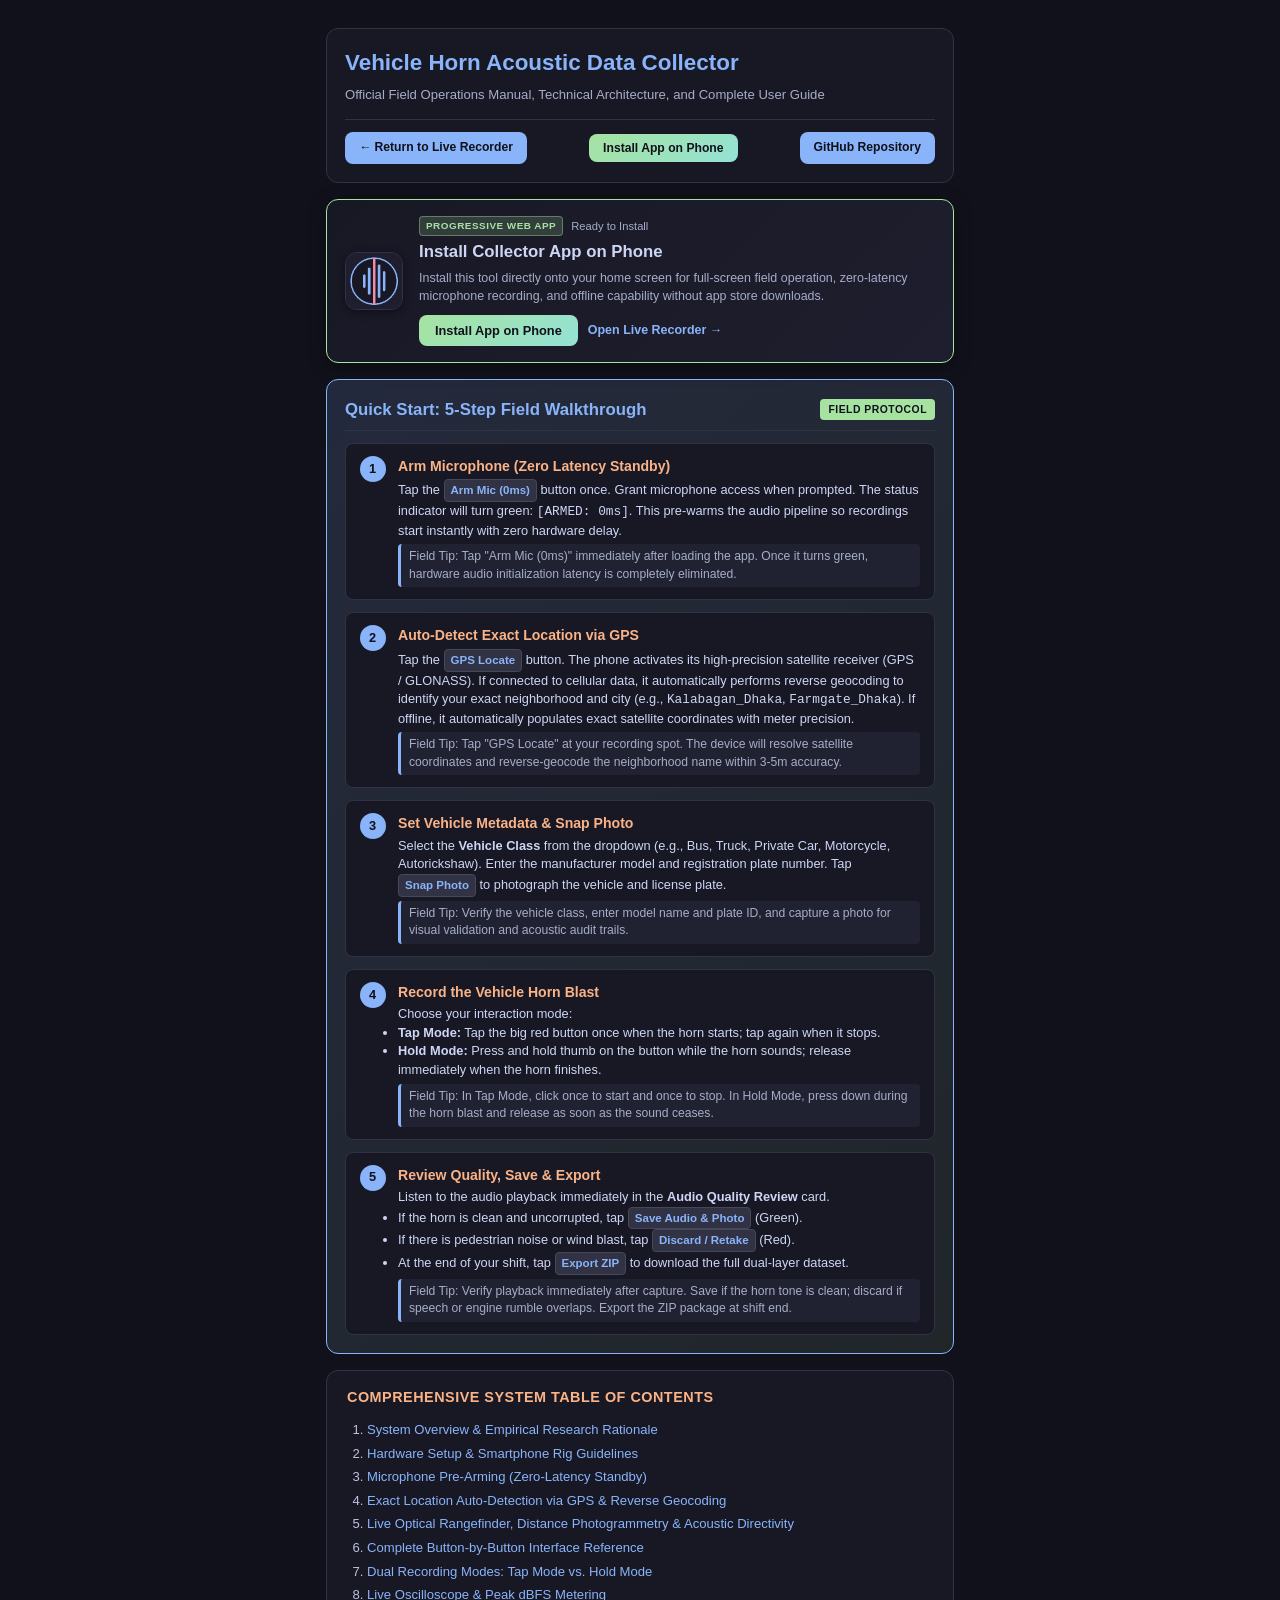
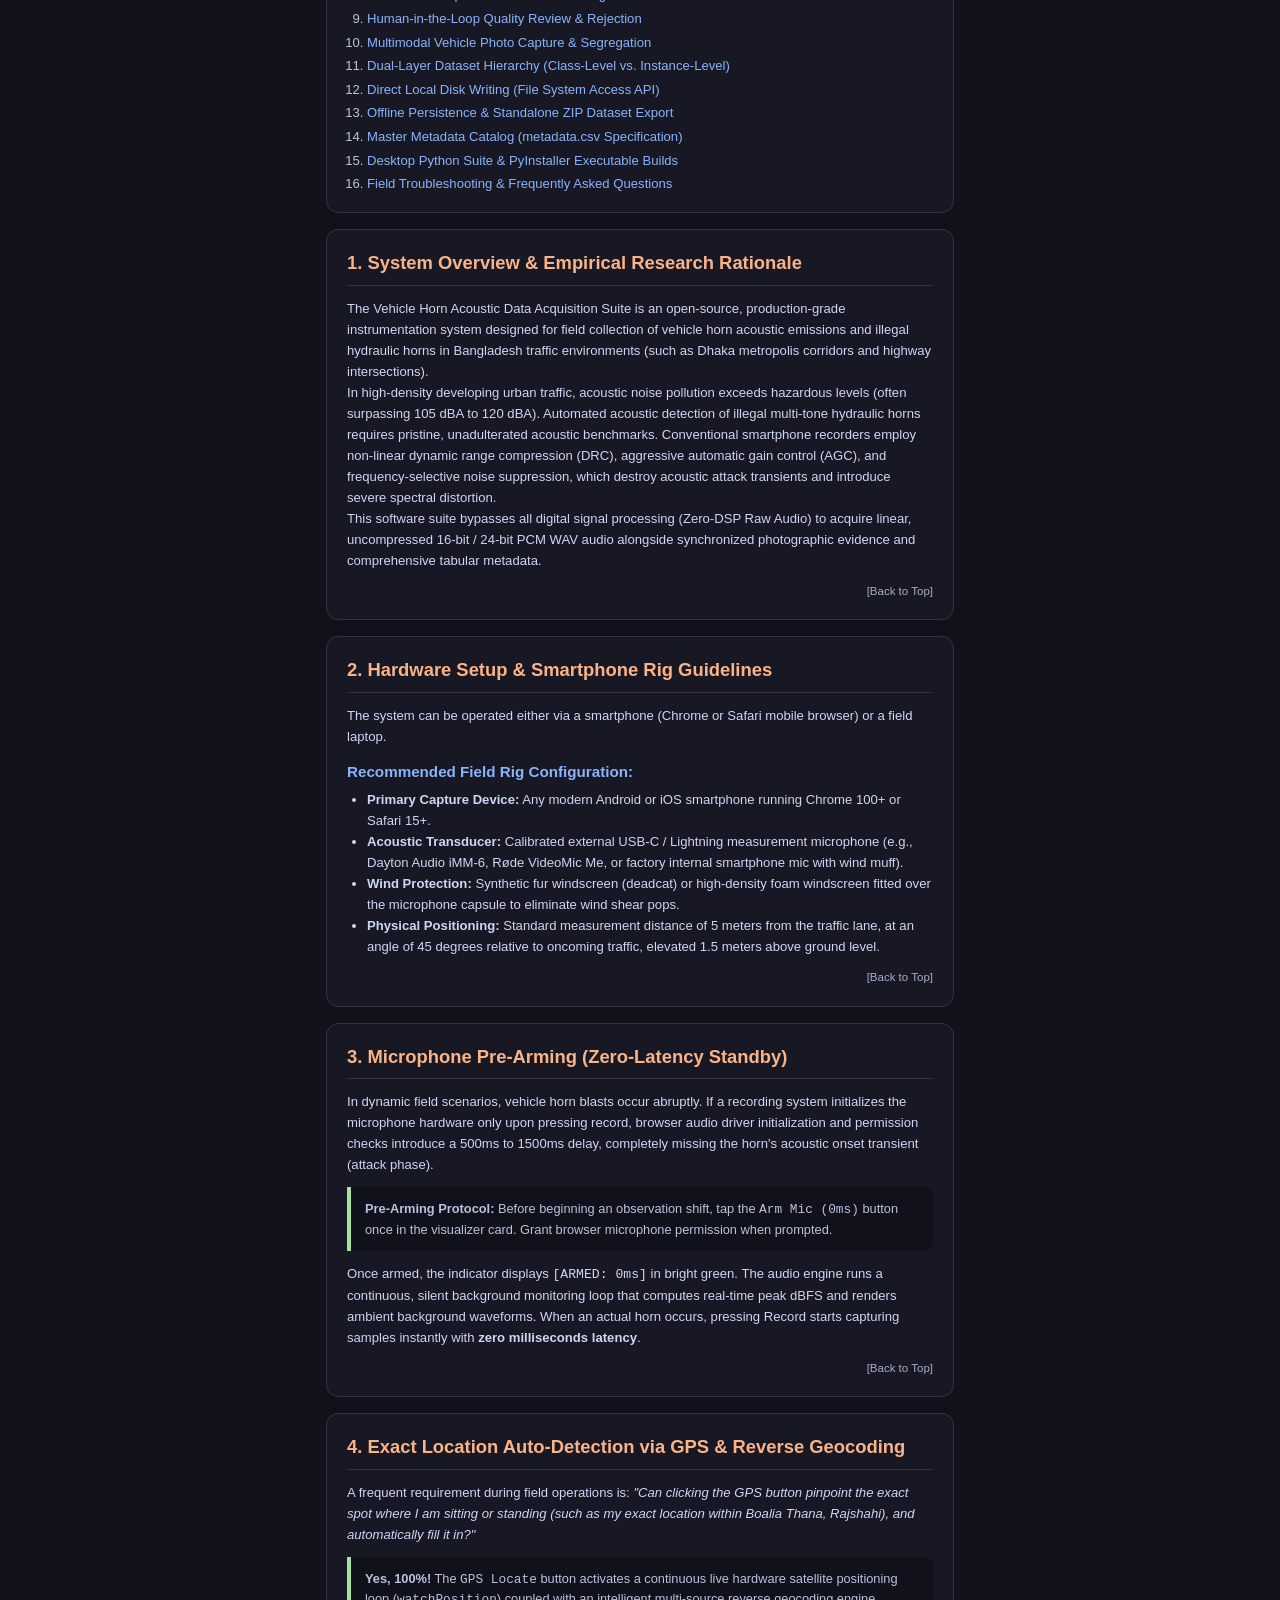
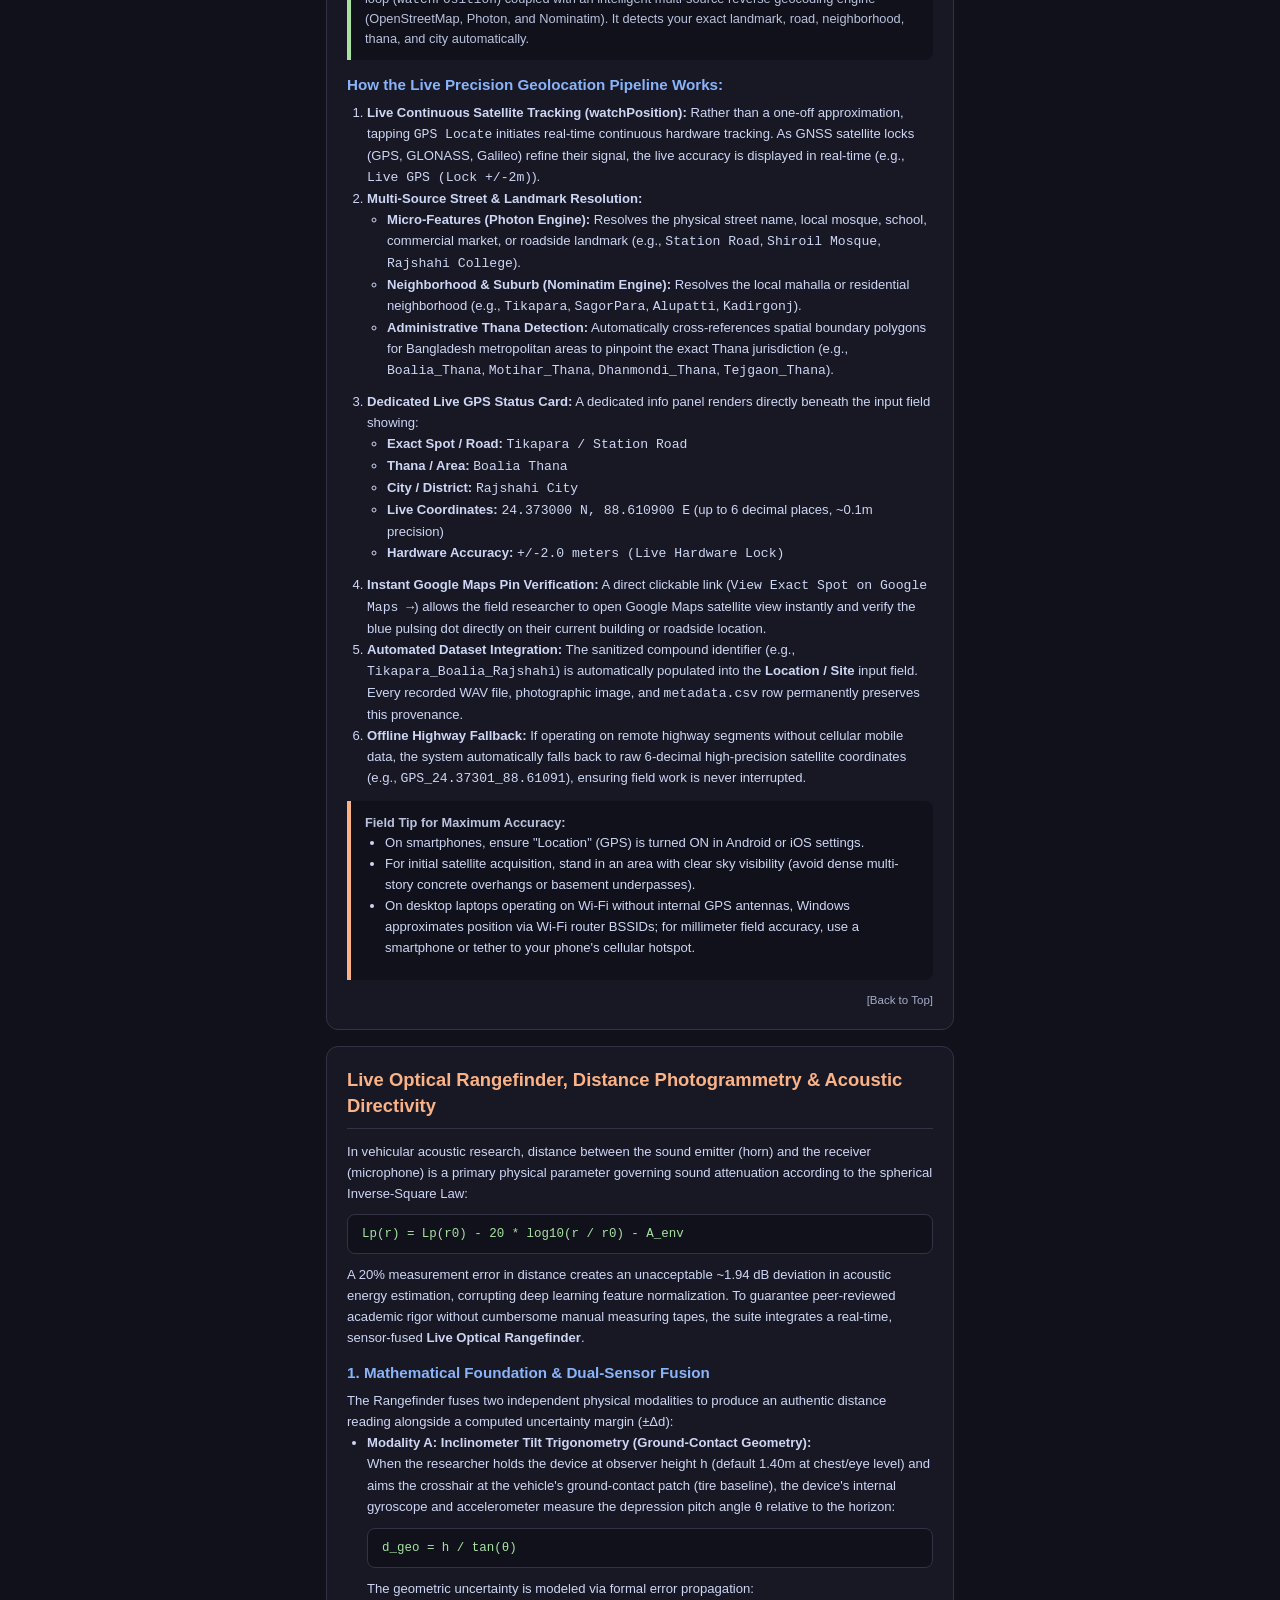
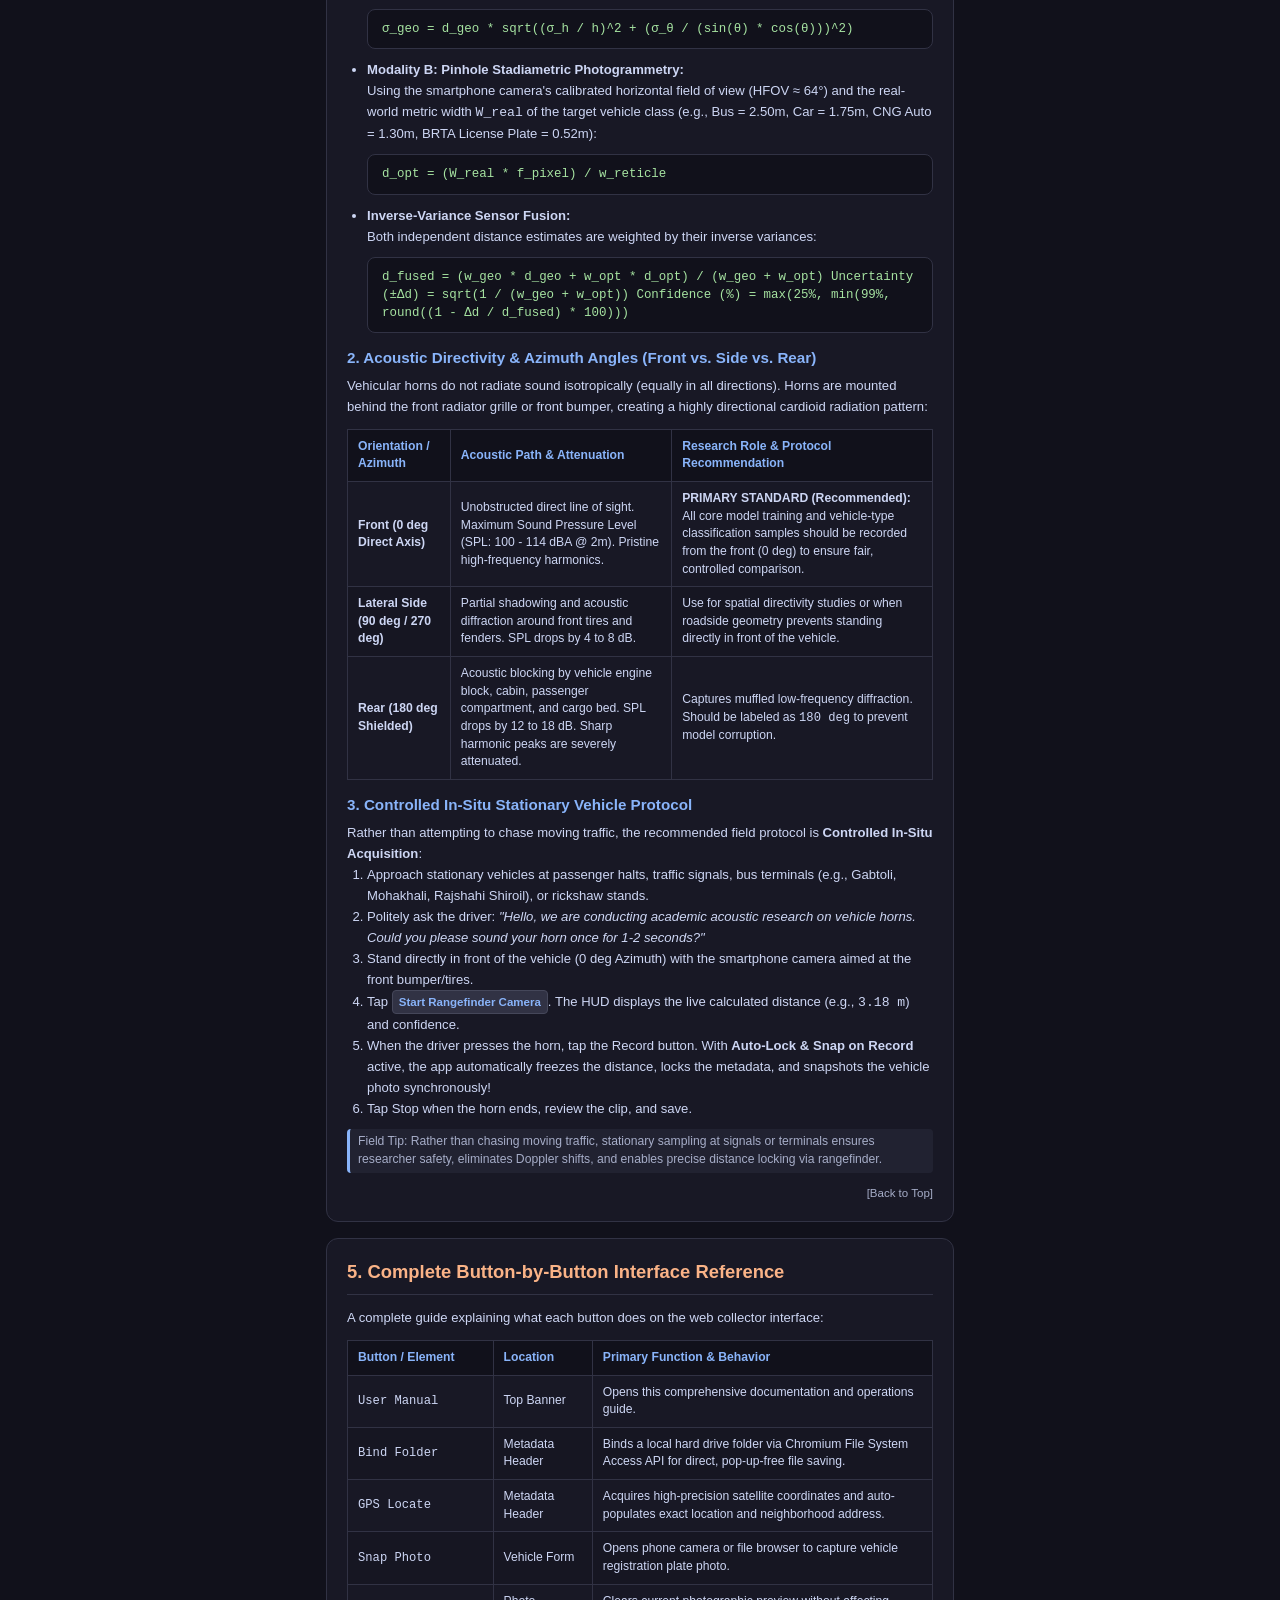
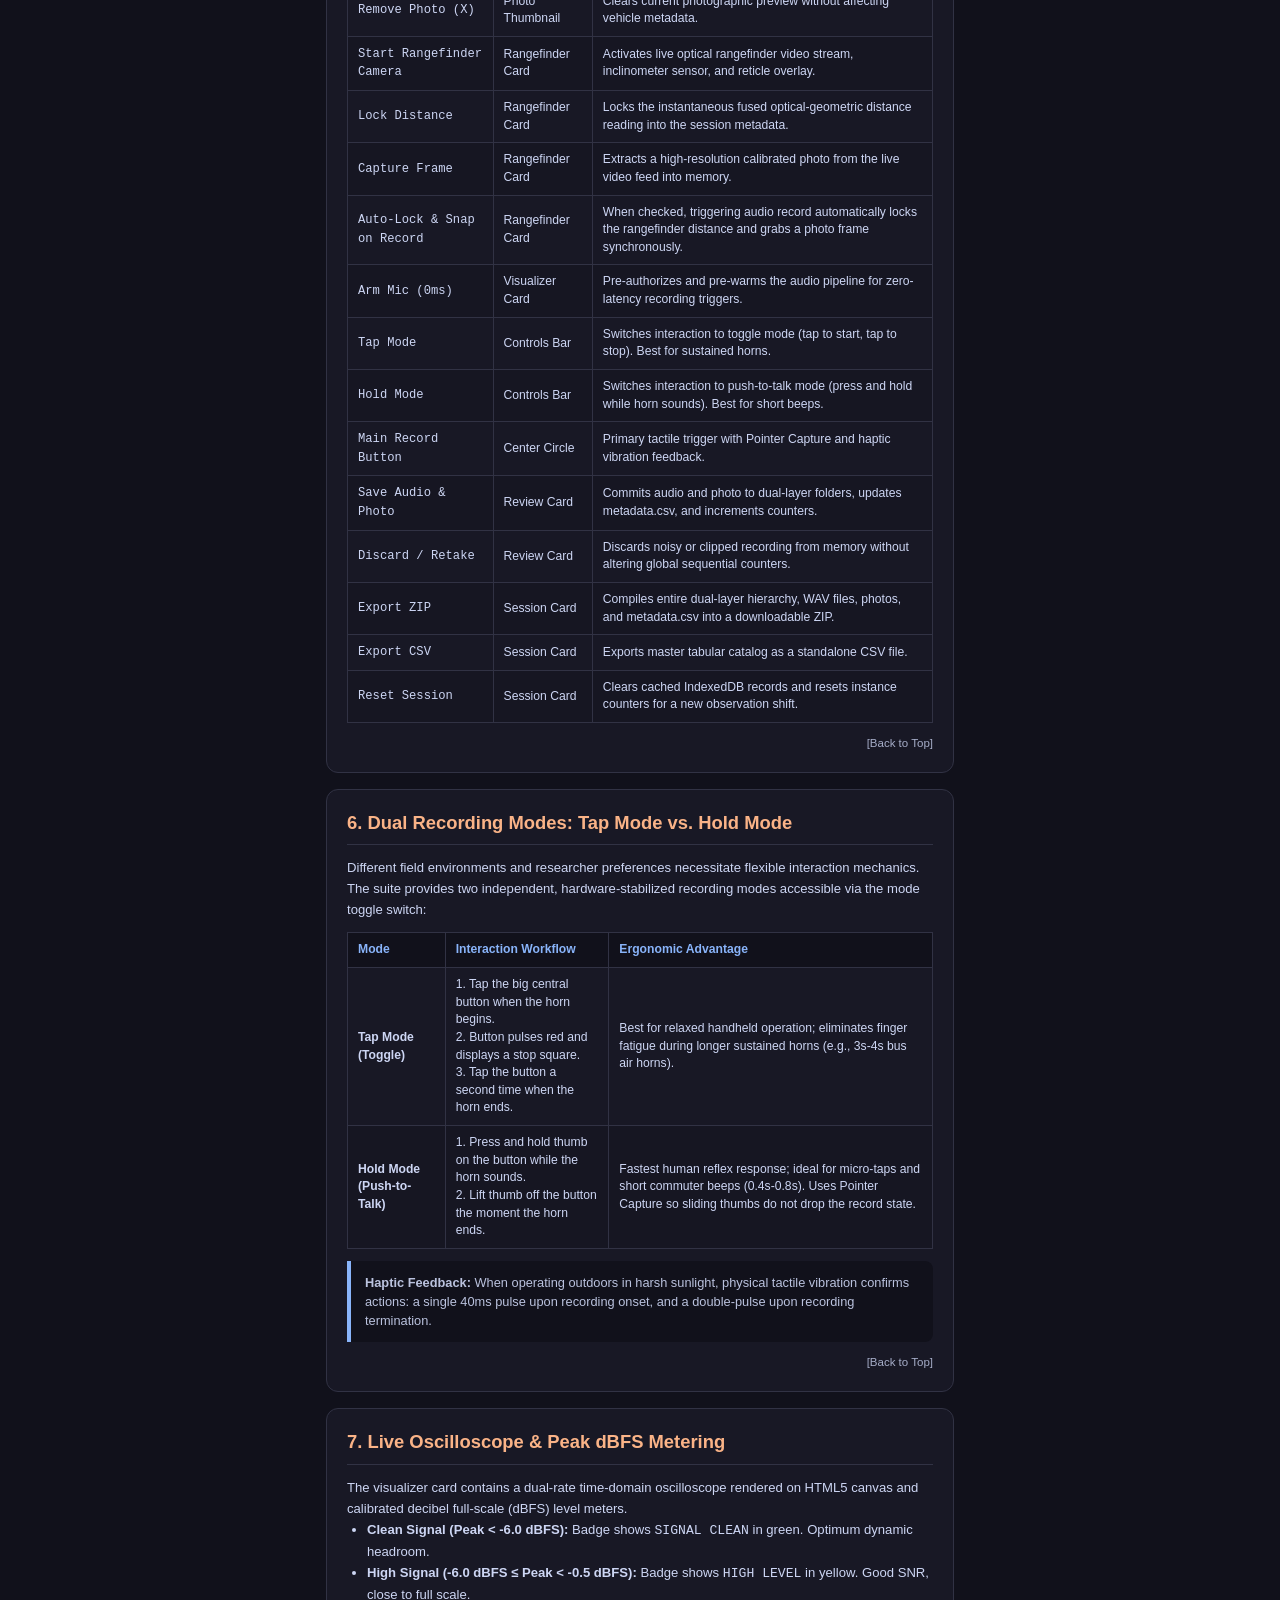
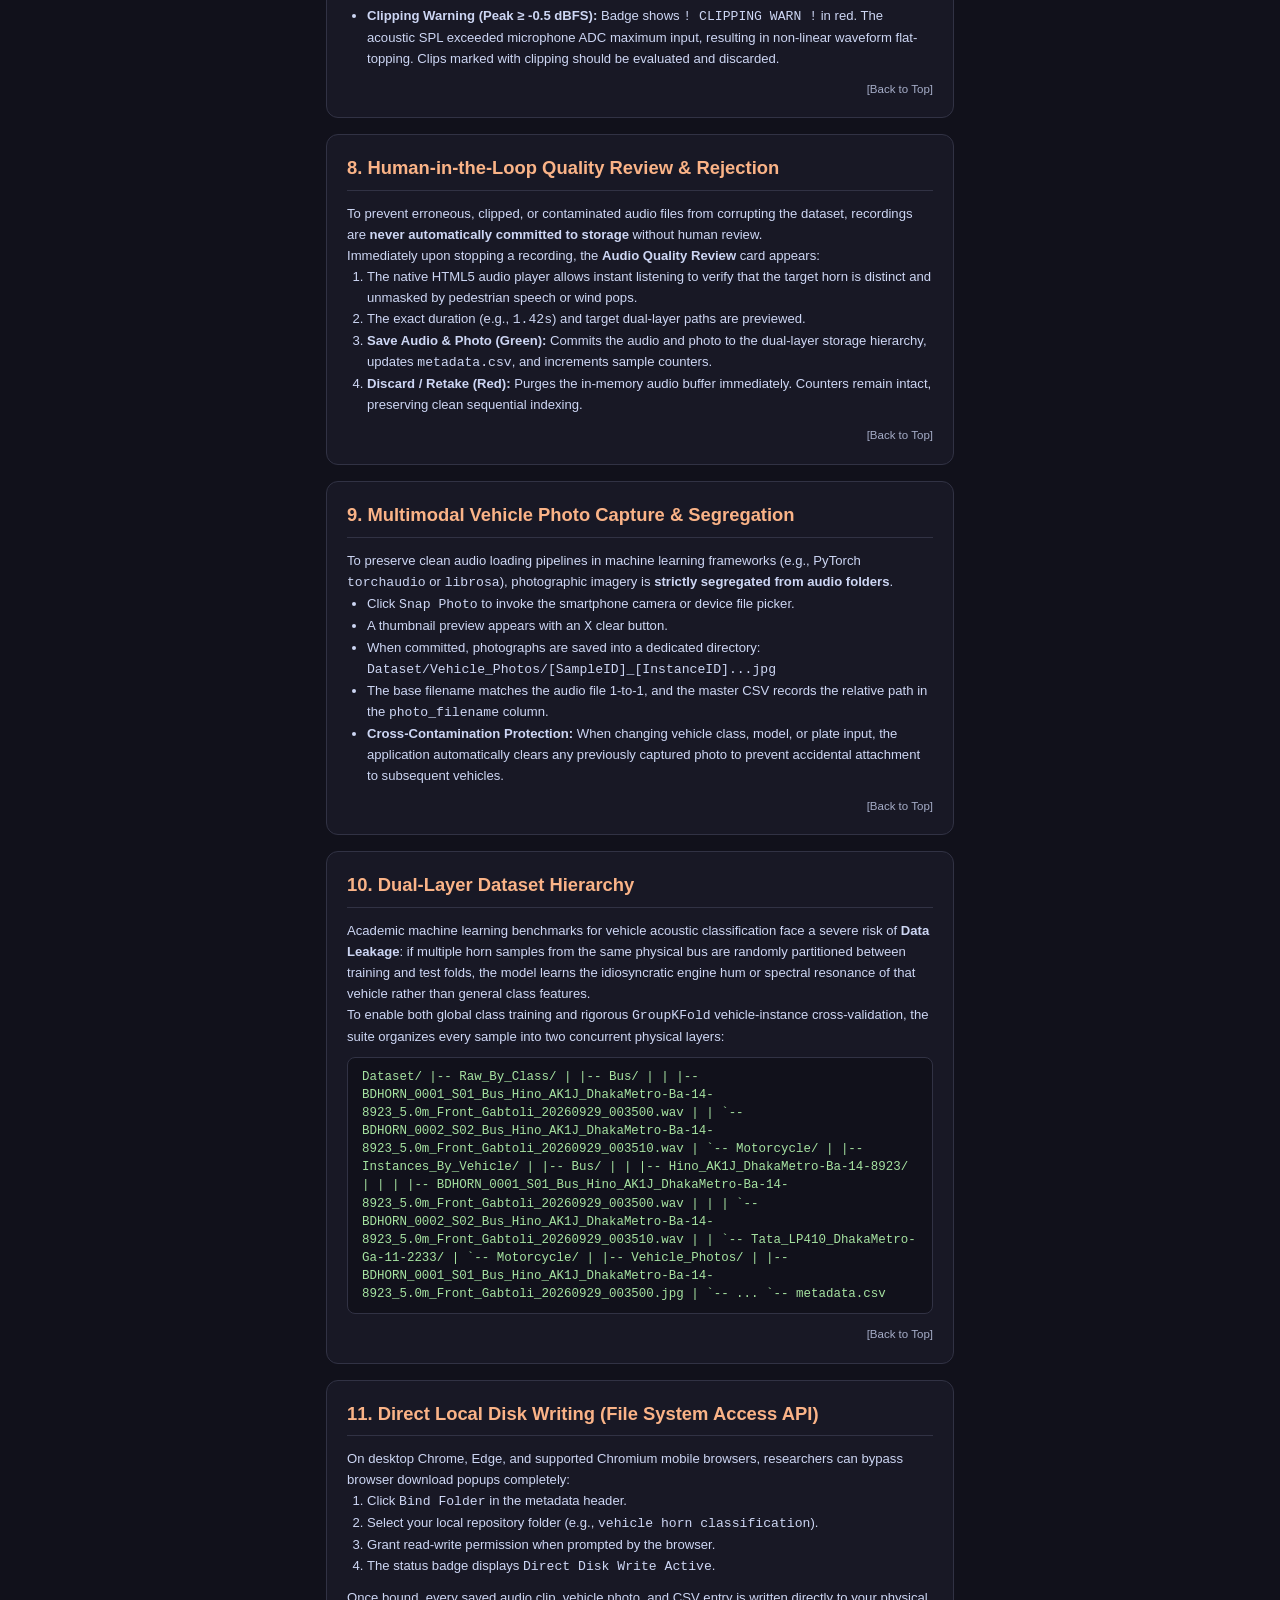
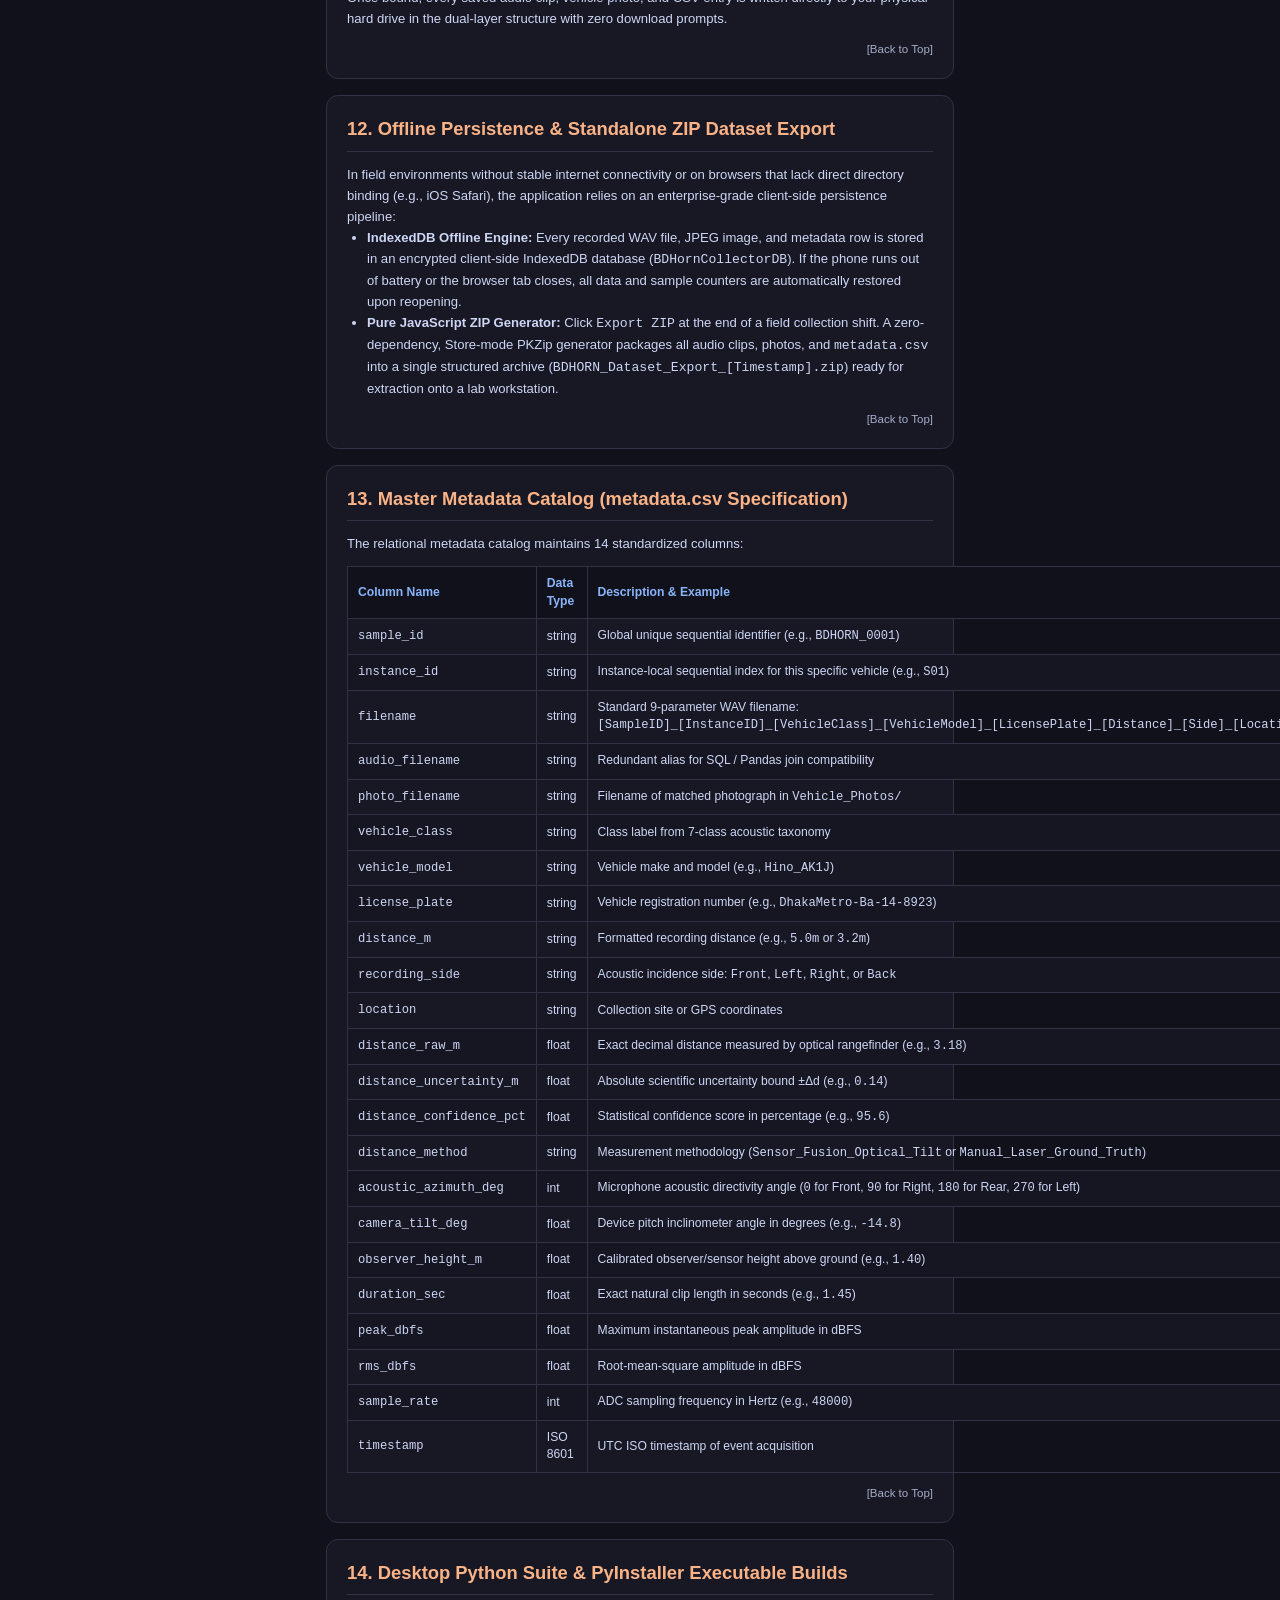
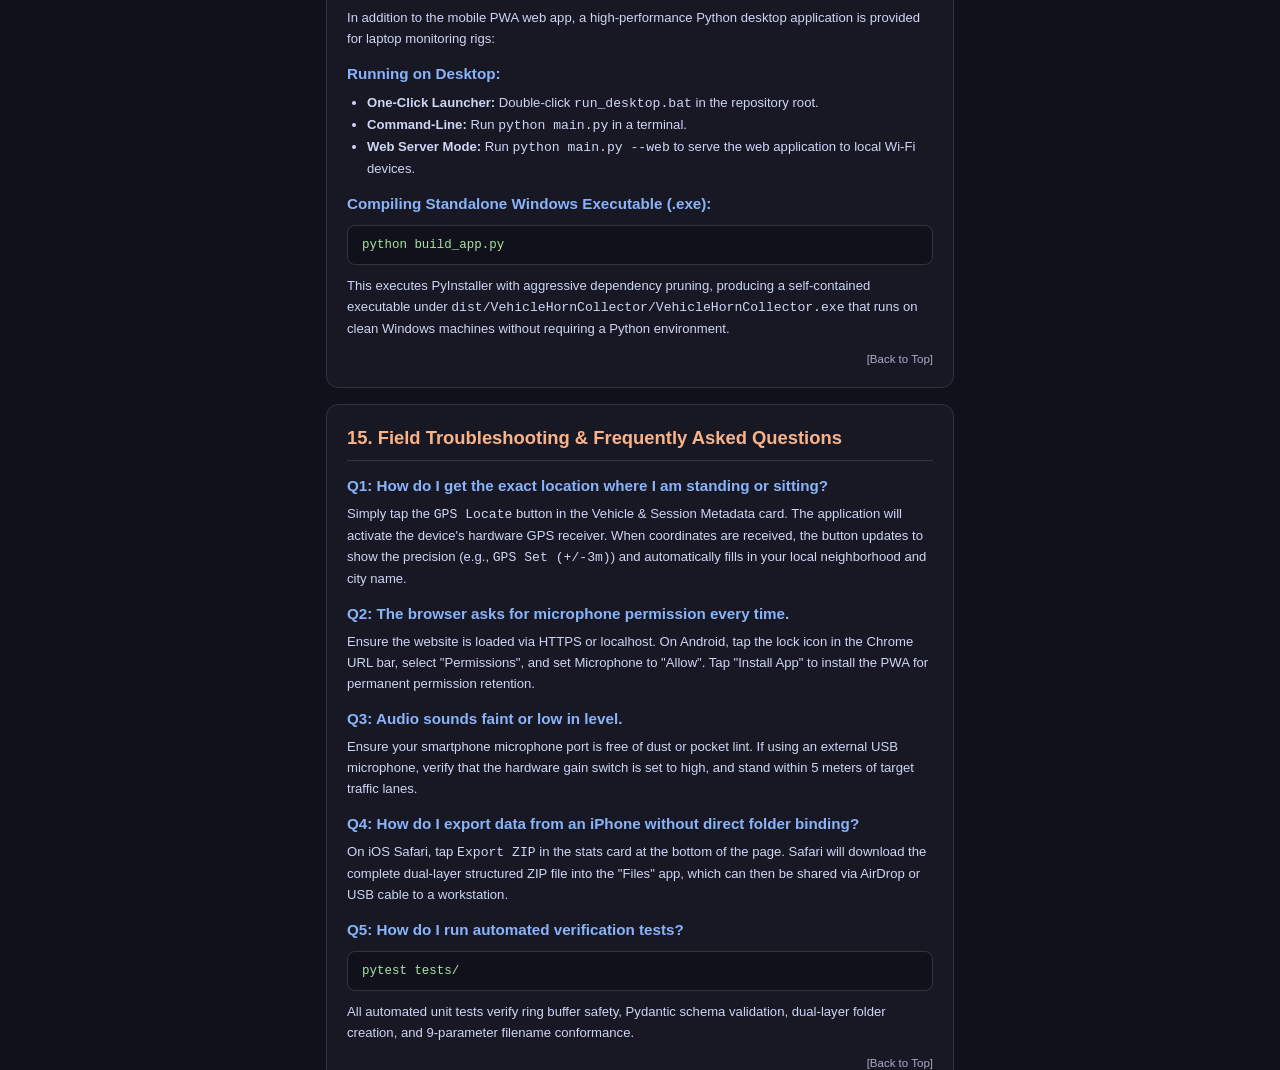
==== commit 5d117055: "Add mobile PWA installation hub and direct install button to documentation website" ====
--- a/docs.html
+++ b/docs.html
@@ -5,6 +5,12 @@
   <meta name="viewport" content="width=device-width, initial-scale=1.0, maximum-scale=1.0, user-scalable=no">
   <title>User Manual & Field Operations Guide - Vehicle Horn Acoustic Suite</title>
   <link rel="stylesheet" href="style.css">
+  <link rel="manifest" href="manifest.json">
+  <link rel="apple-touch-icon" href="icon-192.png">
+  <meta name="mobile-web-app-capable" content="yes">
+  <meta name="apple-mobile-web-app-capable" content="yes">
+  <meta name="apple-mobile-web-app-status-bar-style" content="black-translucent">
+  <meta name="apple-mobile-web-app-title" content="HornCollector">
   <meta name="theme-color" content="#1e1e2e">
   <style>
     .docs-container {
@@ -54,6 +60,181 @@
       transition: filter 0.15s;
     }
     .nav-btn-link:hover { filter: brightness(1.1); }
+    .nav-btn-install {
+      background: linear-gradient(135deg, #a6e3a1 0%, #94e2d5 100%);
+      color: #11111b;
+      border: none;
+      font-size: 0.76rem;
+      font-weight: 700;
+      padding: 7px 14px;
+      border-radius: 8px;
+      cursor: pointer;
+      display: inline-flex;
+      align-items: center;
+      gap: 6px;
+      transition: transform 0.12s ease, filter 0.15s ease;
+    }
+    .nav-btn-install:hover { filter: brightness(1.08); transform: translateY(-1px); }
+    .nav-btn-install:active { transform: scale(0.97); }
+    .nav-btn-install:disabled { opacity: 0.6; cursor: default; transform: none; }
+    .doc-install-card {
+      background: linear-gradient(135deg, #181825 0%, #1e1e2e 100%);
+      border: 1.5px solid #a6e3a1;
+      border-radius: 12px;
+      padding: 16px 18px;
+      box-shadow: 0 4px 18px rgba(0, 0, 0, 0.35);
+    }
+    .doc-install-body {
+      display: flex;
+      align-items: center;
+      gap: 16px;
+    }
+    .doc-install-icon {
+      width: 58px;
+      height: 58px;
+      border-radius: 12px;
+      border: 1px solid #313244;
+      box-shadow: 0 2px 8px rgba(0, 0, 0, 0.4);
+      flex-shrink: 0;
+    }
+    .doc-install-info {
+      flex: 1;
+      min-width: 0;
+    }
+    .doc-install-meta {
+      display: flex;
+      align-items: center;
+      gap: 8px;
+      margin-bottom: 4px;
+    }
+    .doc-install-badge {
+      background: rgba(166, 227, 161, 0.18);
+      color: #a6e3a1;
+      border: 1px solid rgba(166, 227, 161, 0.4);
+      font-size: 0.62rem;
+      font-weight: 800;
+      padding: 2px 6px;
+      border-radius: 4px;
+      letter-spacing: 0.5px;
+    }
+    .doc-install-status {
+      font-size: 0.70rem;
+      color: #a6adc8;
+    }
+    .doc-install-heading {
+      font-size: 1.05rem;
+      font-weight: 800;
+      color: #cdd6f4;
+      margin: 0 0 4px 0;
+    }
+    .doc-install-desc {
+      font-size: 0.78rem;
+      color: #a6adc8;
+      line-height: 1.45;
+      margin: 0 0 10px 0;
+    }
+    .doc-install-actions {
+      display: flex;
+      align-items: center;
+      gap: 10px;
+      flex-wrap: wrap;
+    }
+    .install-action-btn {
+      background: linear-gradient(135deg, #a6e3a1 0%, #94e2d5 100%);
+      color: #11111b;
+      border: none;
+      font-size: 0.80rem;
+      font-weight: 800;
+      padding: 8px 16px;
+      border-radius: 8px;
+      cursor: pointer;
+      transition: transform 0.12s ease, filter 0.15s ease;
+    }
+    .install-action-btn:hover { filter: brightness(1.08); transform: translateY(-1px); }
+    .install-action-btn:active { transform: scale(0.97); }
+    .install-action-btn:disabled { opacity: 0.6; cursor: default; transform: none; }
+    .launch-app-link {
+      color: #89b4fa;
+      font-size: 0.78rem;
+      font-weight: 700;
+      text-decoration: none;
+    }
+    .launch-app-link:hover { text-decoration: underline; }
+    @media (max-width: 580px) {
+      .doc-install-body { flex-direction: column; align-items: flex-start; gap: 12px; }
+      .doc-install-actions { width: 100%; }
+      .install-action-btn { width: 100%; text-align: center; }
+    }
+    .install-modal {
+      position: fixed;
+      top: 0;
+      left: 0;
+      right: 0;
+      bottom: 0;
+      z-index: 9999;
+      display: flex;
+      align-items: center;
+      justify-content: center;
+      padding: 16px;
+    }
+    .install-modal-backdrop {
+      position: absolute;
+      top: 0;
+      left: 0;
+      right: 0;
+      bottom: 0;
+      background: rgba(17, 17, 27, 0.78);
+      backdrop-filter: blur(4px);
+    }
+    .install-modal-card {
+      position: relative;
+      background: #181825;
+      border: 1px solid #45475a;
+      border-radius: 12px;
+      padding: 20px;
+      max-width: 420px;
+      width: 100%;
+      box-shadow: 0 8px 30px rgba(0, 0, 0, 0.5);
+      z-index: 1;
+    }
+    .install-modal-header {
+      display: flex;
+      justify-content: space-between;
+      align-items: center;
+      margin-bottom: 12px;
+    }
+    .install-modal-title {
+      font-size: 0.95rem;
+      font-weight: 800;
+      color: #89b4fa;
+    }
+    .install-modal-close {
+      background: none;
+      border: none;
+      color: #6c7086;
+      font-size: 1.3rem;
+      cursor: pointer;
+      line-height: 1;
+      padding: 0 4px;
+    }
+    .install-modal-close:hover { color: #cdd6f4; }
+    .install-modal-body {
+      font-size: 0.82rem;
+      color: #cdd6f4;
+      line-height: 1.55;
+      margin-bottom: 16px;
+    }
+    .install-modal-body ol {
+      padding-left: 20px;
+      margin: 8px 0 0 0;
+    }
+    .install-modal-body li {
+      margin-bottom: 6px;
+    }
+    .install-modal-footer {
+      display: flex;
+      justify-content: flex-end;
+    }
     
     /* Quick Start Banner */
     .quick-start-box {
@@ -262,9 +443,29 @@
       <p>Official Field Operations Manual, Technical Architecture, and Complete User Guide</p>
       <div class="nav-bar">
         <a href="index.html" class="nav-btn-link">&larr; Return to Live Recorder</a>
+        <button type="button" id="docInstallBtn" class="nav-btn-install" title="Install Vehicle Horn Collector as standalone app on phone">Install App on Phone</button>
         <a href="https://github.com/tamimystic/vehicle-horn-classification" target="_blank" rel="noopener" class="nav-btn-link">GitHub Repository</a>
       </div>
     </header>
+
+    <!-- PWA Installation Hub -->
+    <section class="doc-install-card" id="docInstallCard">
+      <div class="doc-install-body">
+        <img src="icon-192.png" alt="App Icon" class="doc-install-icon">
+        <div class="doc-install-info">
+          <div class="doc-install-meta">
+            <span class="doc-install-badge">PROGRESSIVE WEB APP</span>
+            <span class="doc-install-status" id="installStatusLabel">Ready to Install</span>
+          </div>
+          <h2 class="doc-install-heading">Install Collector App on Phone</h2>
+          <p class="doc-install-desc">Install this tool directly onto your home screen for full-screen field operation, zero-latency microphone recording, and offline capability without app store downloads.</p>
+          <div class="doc-install-actions">
+            <button type="button" id="cardInstallBtn" class="install-action-btn">Install App on Phone</button>
+            <a href="index.html" class="launch-app-link">Open Live Recorder &rarr;</a>
+          </div>
+        </div>
+      </div>
+    </section>
 
     <!-- Quick Start Card -->
     <section class="quick-start-box">
@@ -927,5 +1128,98 @@
       <div class="back-to-top"><a href="#">[Back to Top]</a></div>
     </article>
   </div>
+
+  <div id="installModal" class="install-modal" style="display:none;">
+    <div class="install-modal-backdrop" onclick="closeInstallModal()"></div>
+    <div class="install-modal-card">
+      <div class="install-modal-header">
+        <span class="install-modal-title">Install App on Phone</span>
+        <button type="button" class="install-modal-close" onclick="closeInstallModal()">&times;</button>
+      </div>
+      <div id="installModalBody" class="install-modal-body"></div>
+      <div class="install-modal-footer">
+        <button type="button" class="nav-btn-link" onclick="closeInstallModal()">Got it</button>
+      </div>
+    </div>
+  </div>
+
+  <script>
+    if ('serviceWorker' in navigator) {
+      window.addEventListener('load', () => {
+        navigator.serviceWorker.register('./sw.js').catch(() => {});
+      });
+    }
+
+    let deferredPrompt = null;
+    const docInstallBtn = document.getElementById('docInstallBtn');
+    const cardInstallBtn = document.getElementById('cardInstallBtn');
+    const installStatusLabel = document.getElementById('installStatusLabel');
+    const installModal = document.getElementById('installModal');
+    const installModalBody = document.getElementById('installModalBody');
+
+    window.addEventListener('beforeinstallprompt', (e) => {
+      e.preventDefault();
+      deferredPrompt = e;
+      if (installStatusLabel) installStatusLabel.textContent = 'App Ready to Install';
+    });
+
+    window.addEventListener('appinstalled', () => {
+      deferredPrompt = null;
+      markAsInstalled();
+    });
+
+    function markAsInstalled() {
+      if (docInstallBtn) {
+        docInstallBtn.textContent = 'App Installed';
+        docInstallBtn.disabled = true;
+      }
+      if (cardInstallBtn) {
+        cardInstallBtn.textContent = 'App Installed';
+        cardInstallBtn.disabled = true;
+      }
+      if (installStatusLabel) {
+        installStatusLabel.textContent = 'Installed (Standalone)';
+        installStatusLabel.style.color = '#a6e3a1';
+      }
+    }
+
+    if (window.matchMedia('(display-mode: standalone)').matches || window.navigator.standalone === true) {
+      markAsInstalled();
+    }
+
+    async function handleInstallClick() {
+      if (window.matchMedia('(display-mode: standalone)').matches || window.navigator.standalone === true) {
+        showModal('<p>The application is already installed and running on your device.</p>');
+        return;
+      }
+      if (deferredPrompt) {
+        deferredPrompt.prompt();
+        const choice = await deferredPrompt.userChoice;
+        if (choice && choice.outcome === 'accepted') {
+          deferredPrompt = null;
+          markAsInstalled();
+        }
+      } else {
+        const isIOS = /iPad|iPhone|iPod/.test(navigator.userAgent) && !window.MSStream;
+        if (isIOS) {
+          showModal('<p><strong>To install on iPhone or iPad:</strong></p><ol><li>Tap the <strong>Share</strong> button at the bottom of Safari (the square with an upward arrow).</li><li>Scroll down and tap <strong>Add to Home Screen</strong>.</li><li>Tap <strong>Add</strong> in the top right corner.</li></ol>');
+        } else {
+          showModal('<p><strong>To install on your phone:</strong></p><ol><li>Tap the browser menu (<strong>three dots</strong> in top right).</li><li>Select <strong>Install app</strong> or <strong>Add to Home screen</strong>.</li><li>Confirm by tapping <strong>Install</strong>.</li></ol>');
+        }
+      }
+    }
+
+    function showModal(htmlContent) {
+      if (installModalBody) installModalBody.innerHTML = htmlContent;
+      if (installModal) installModal.style.display = 'flex';
+    }
+
+    function closeInstallModal() {
+      if (installModal) installModal.style.display = 'none';
+    }
+
+    if (docInstallBtn) docInstallBtn.addEventListener('click', handleInstallClick);
+    if (cardInstallBtn) cardInstallBtn.addEventListener('click', handleInstallClick);
+  </script>
 </body>
 </html>
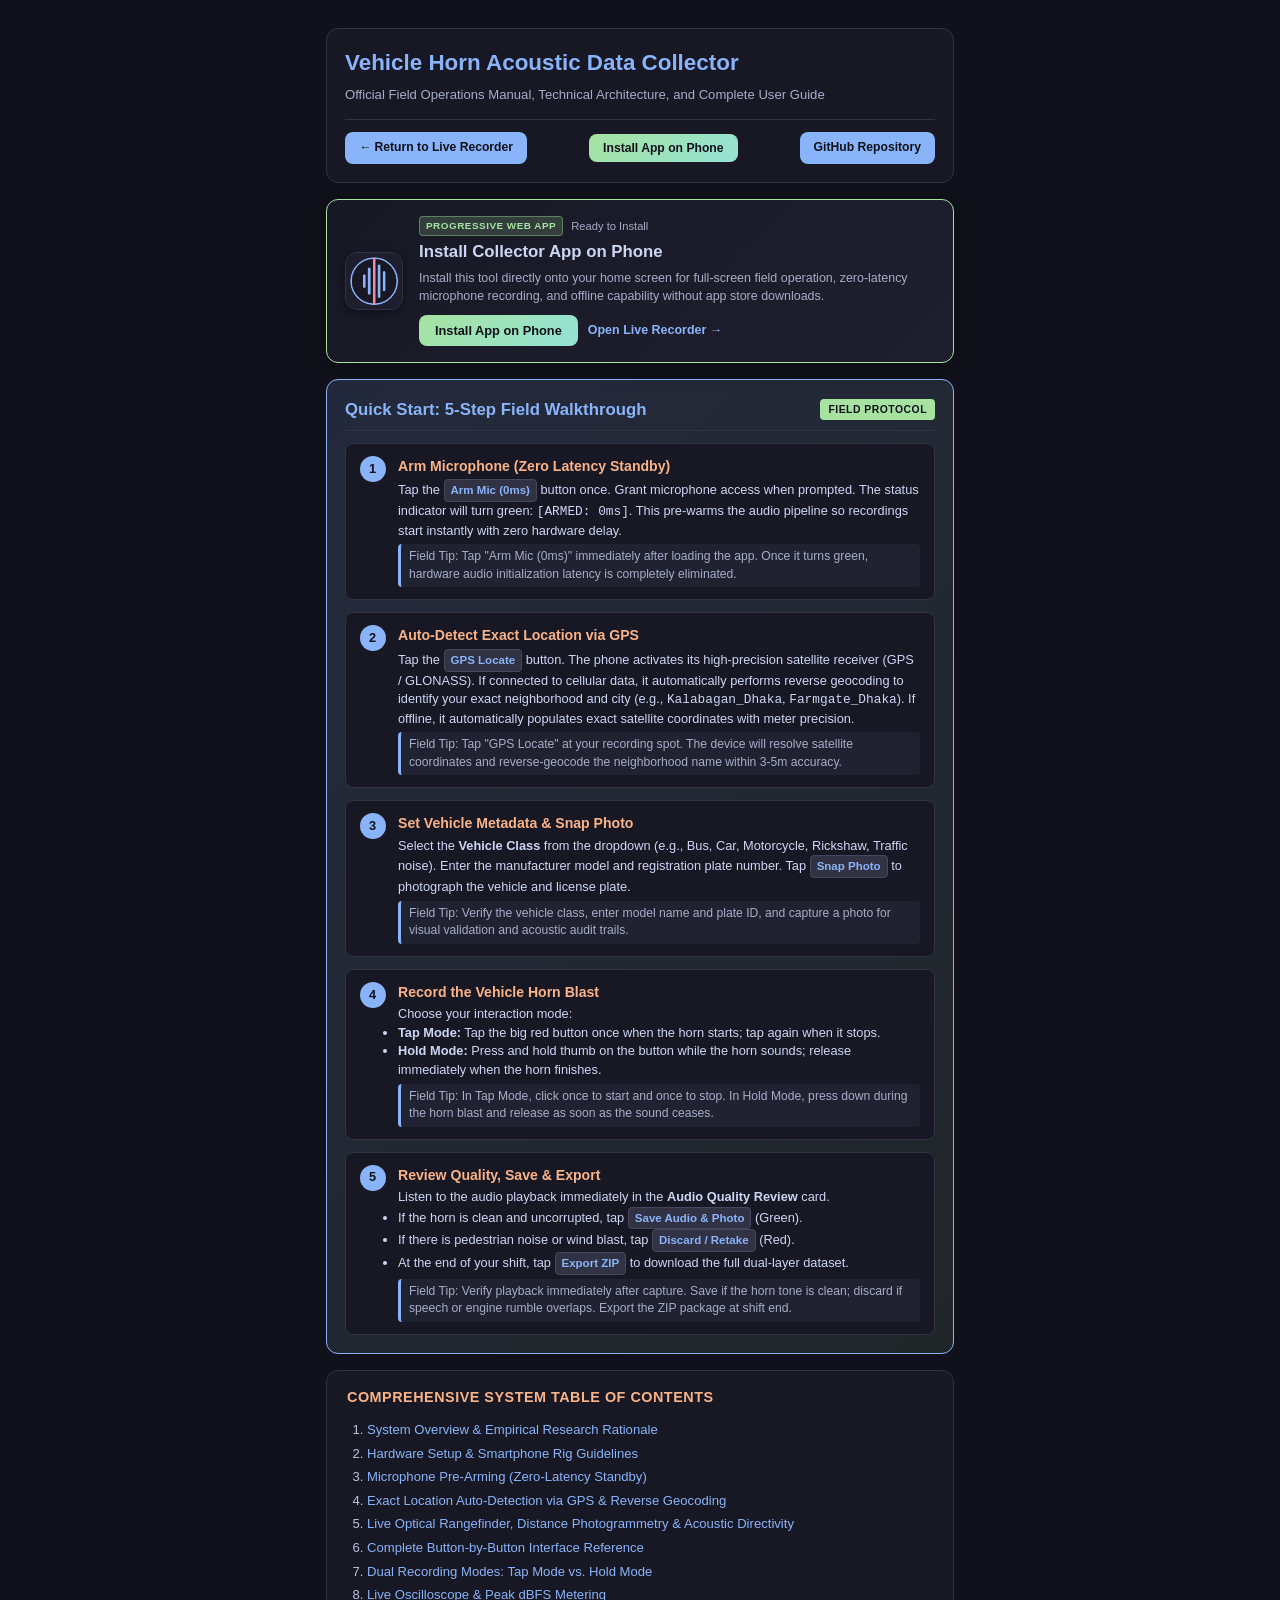
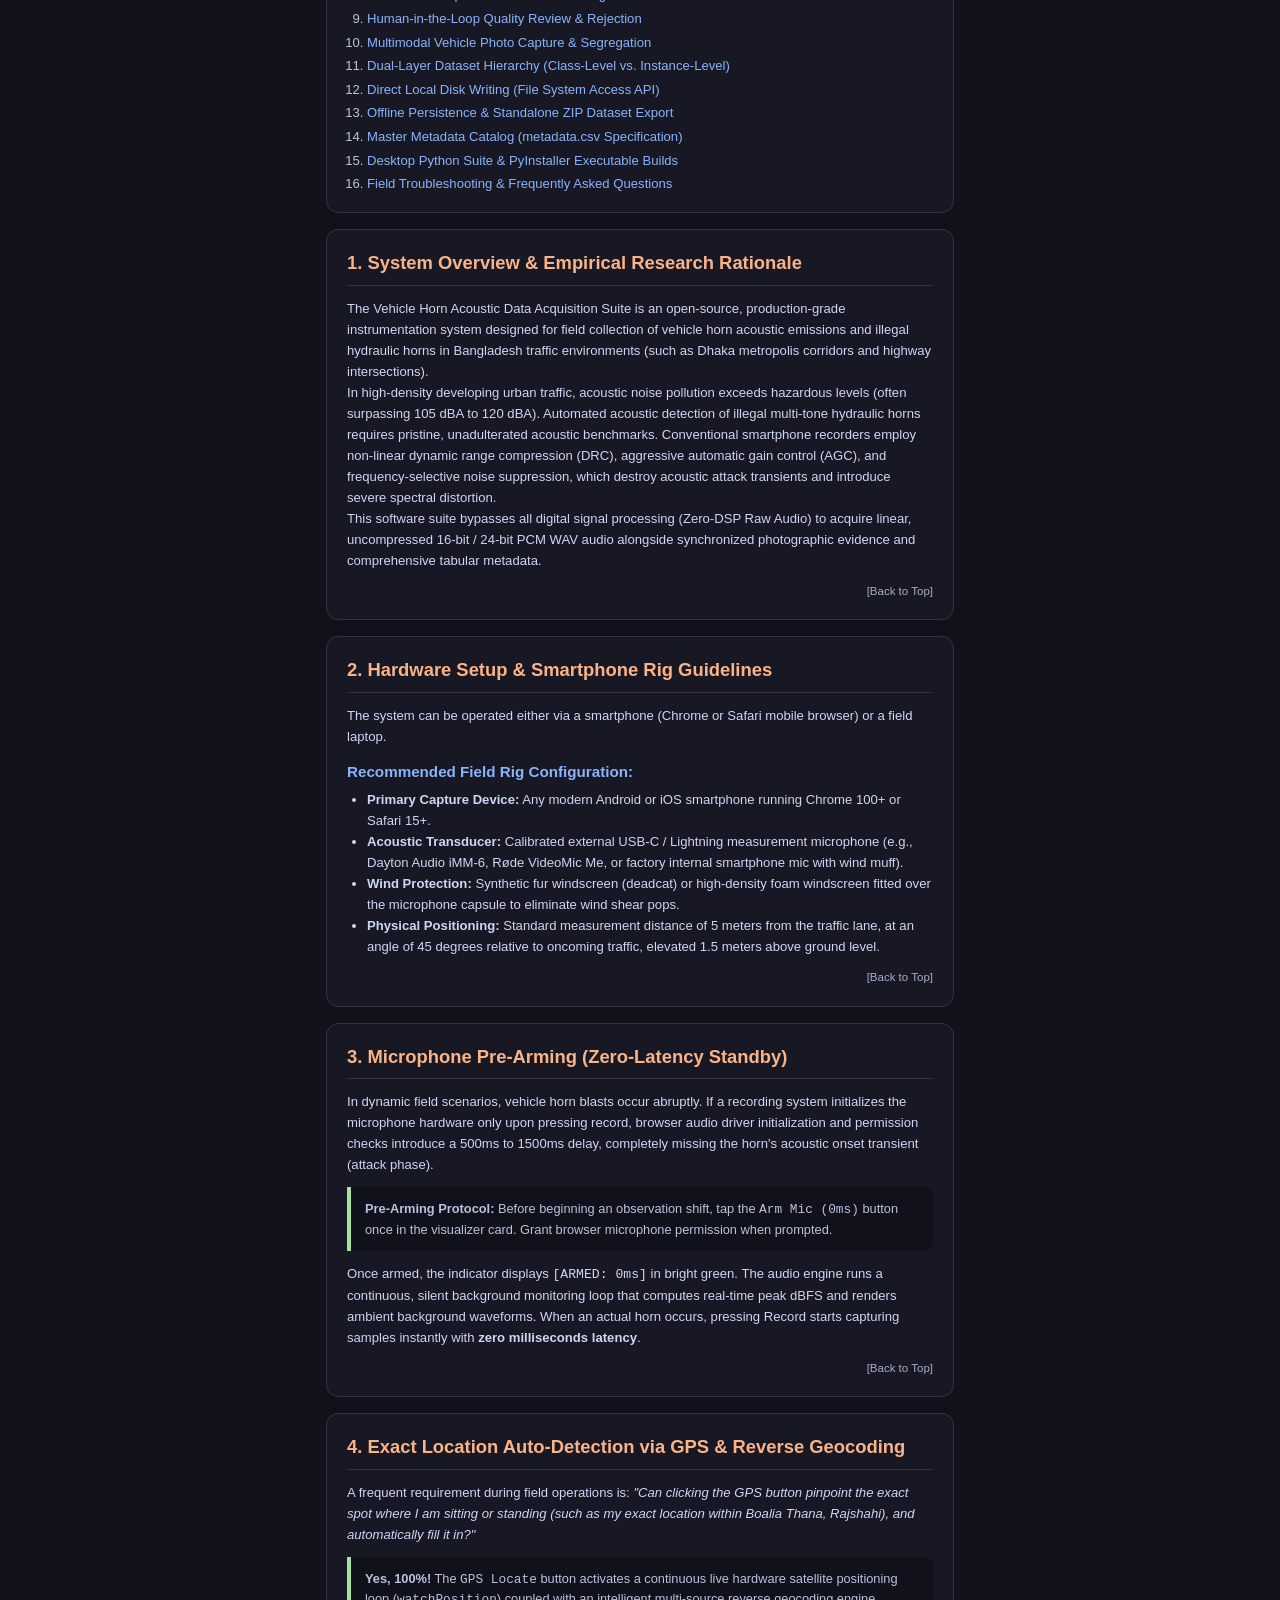
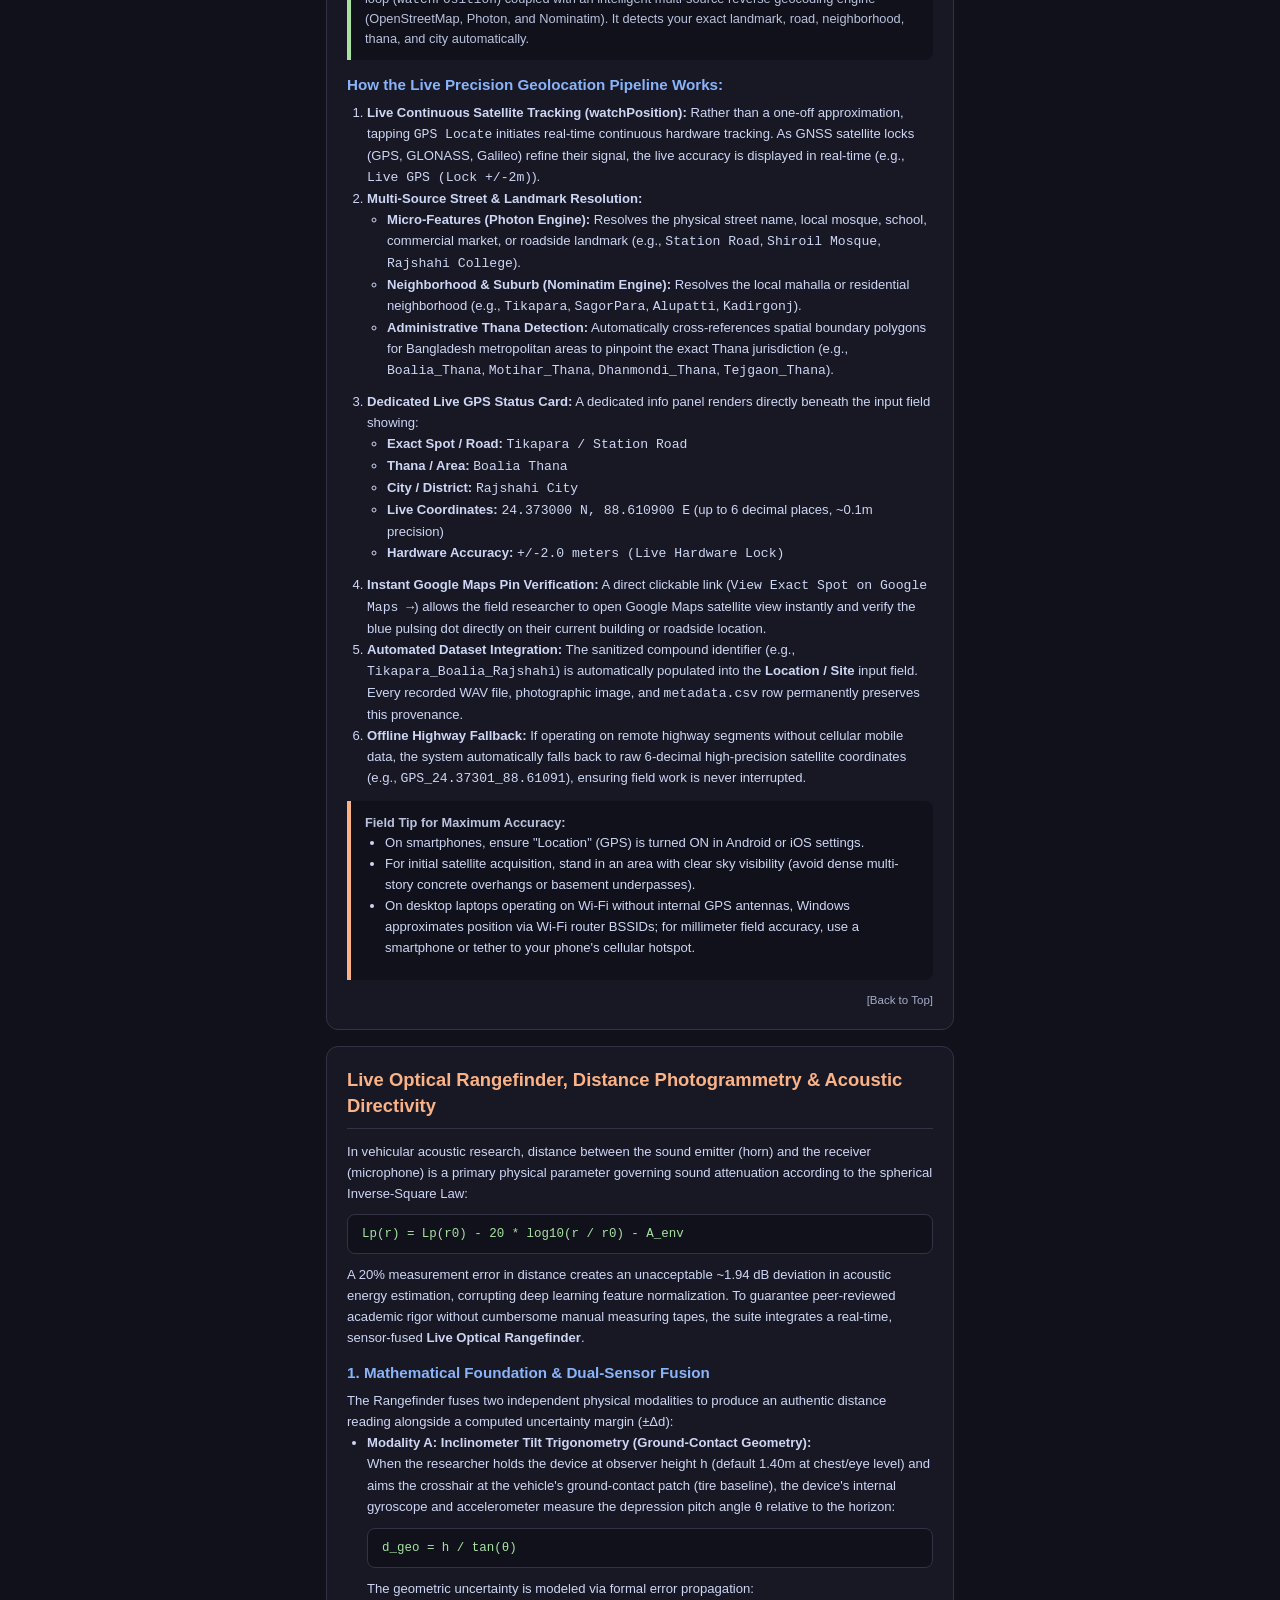
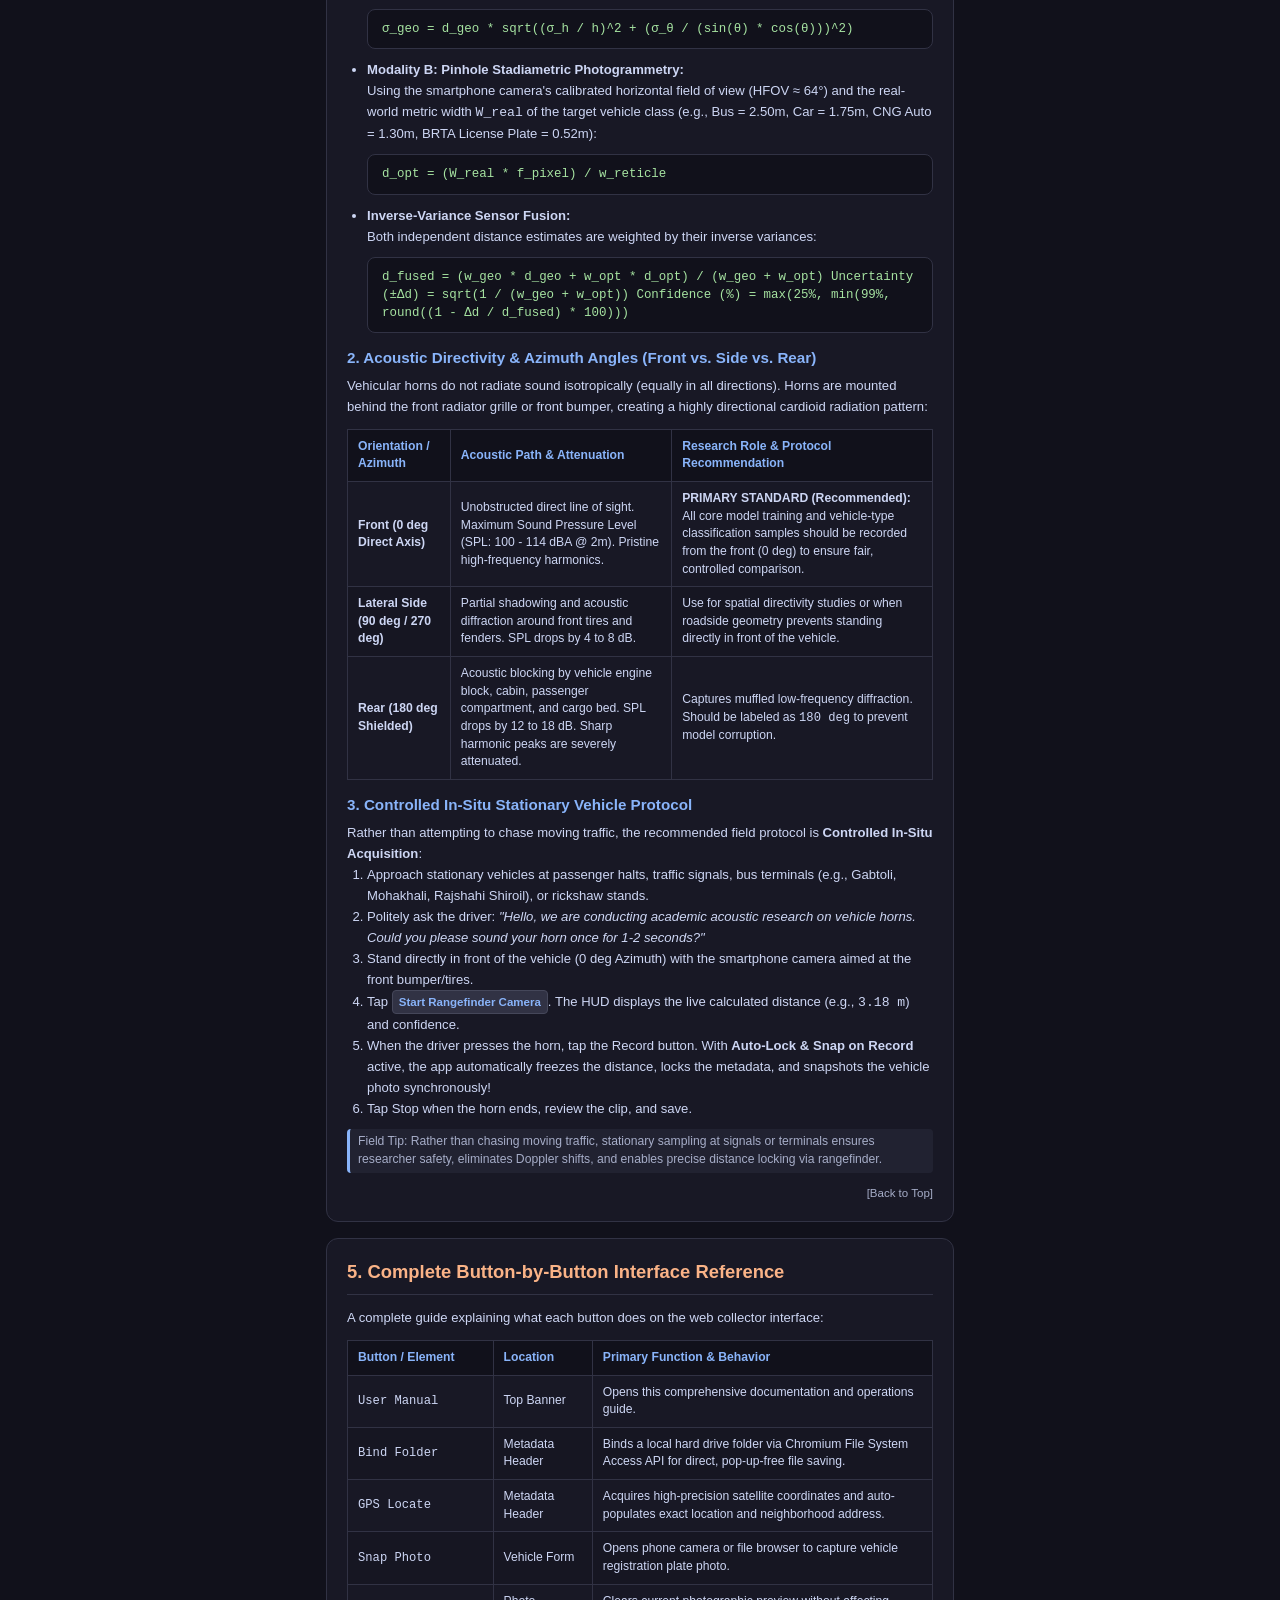
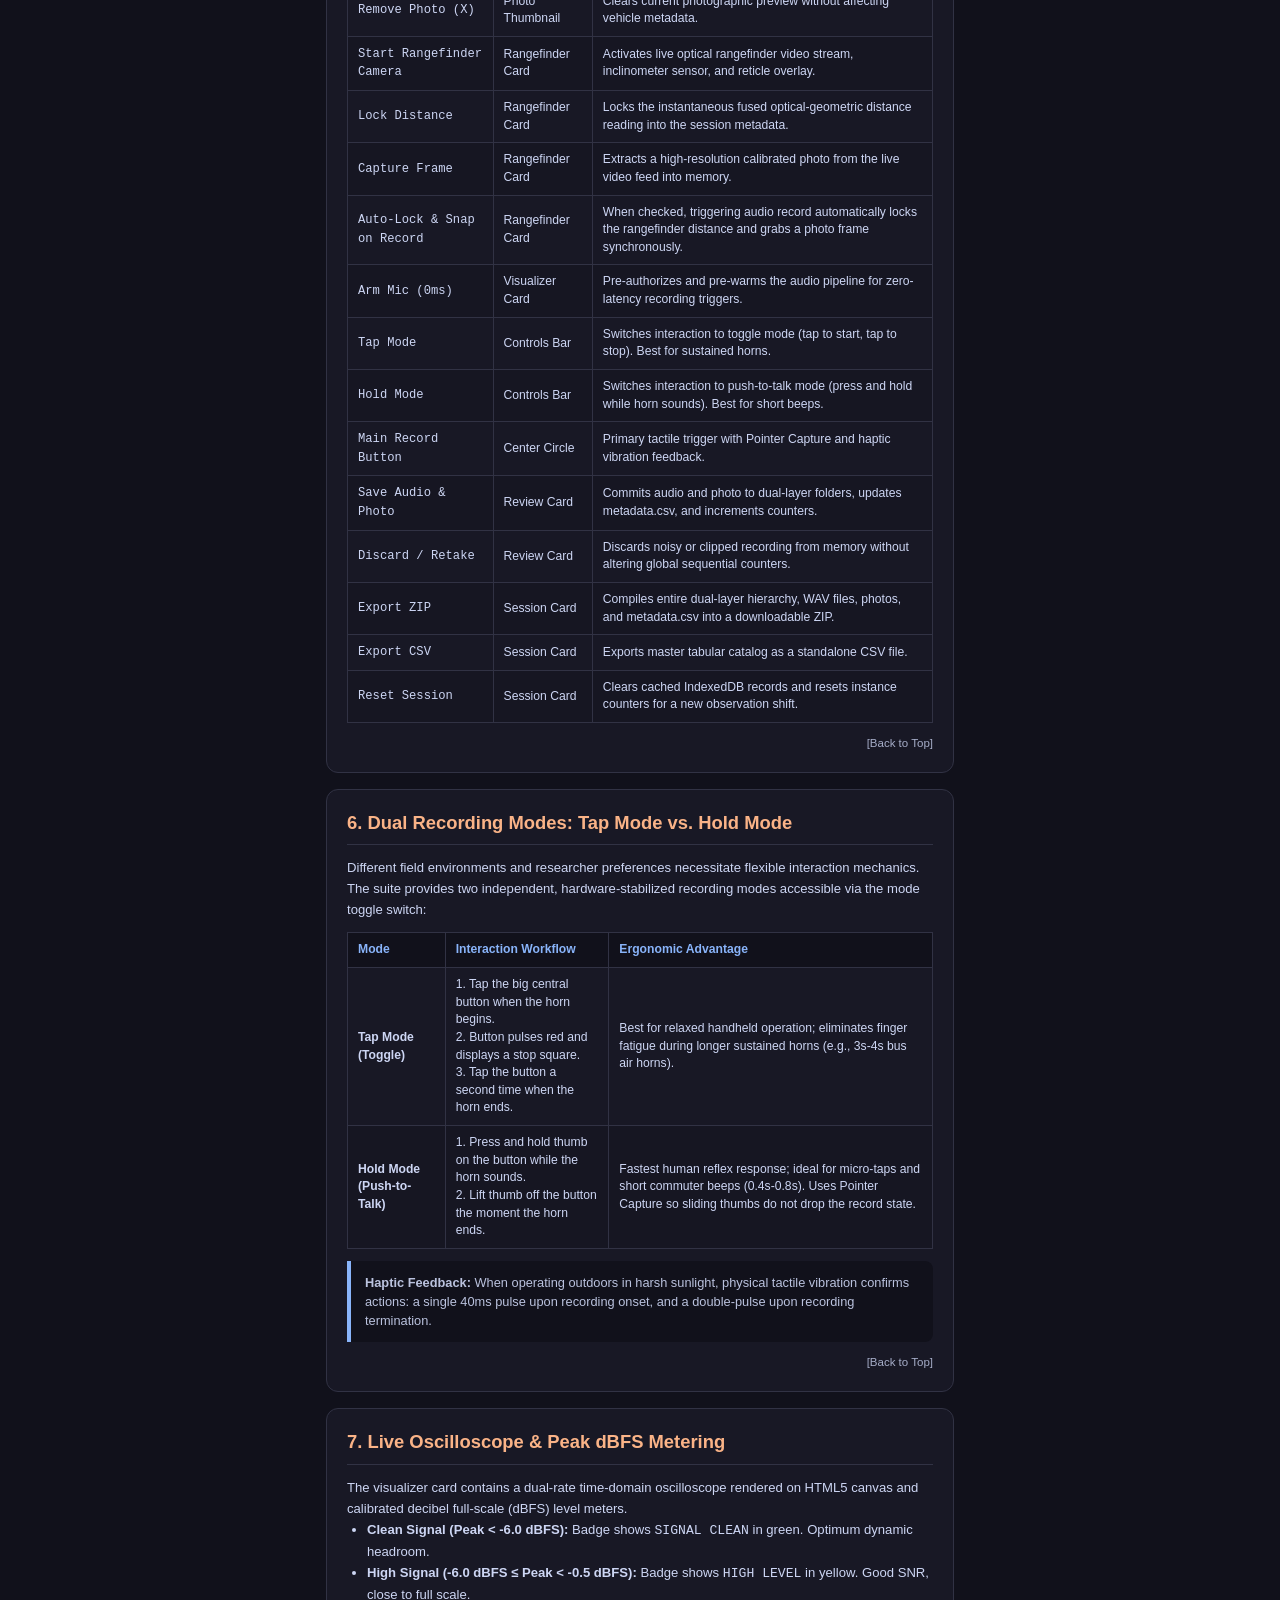
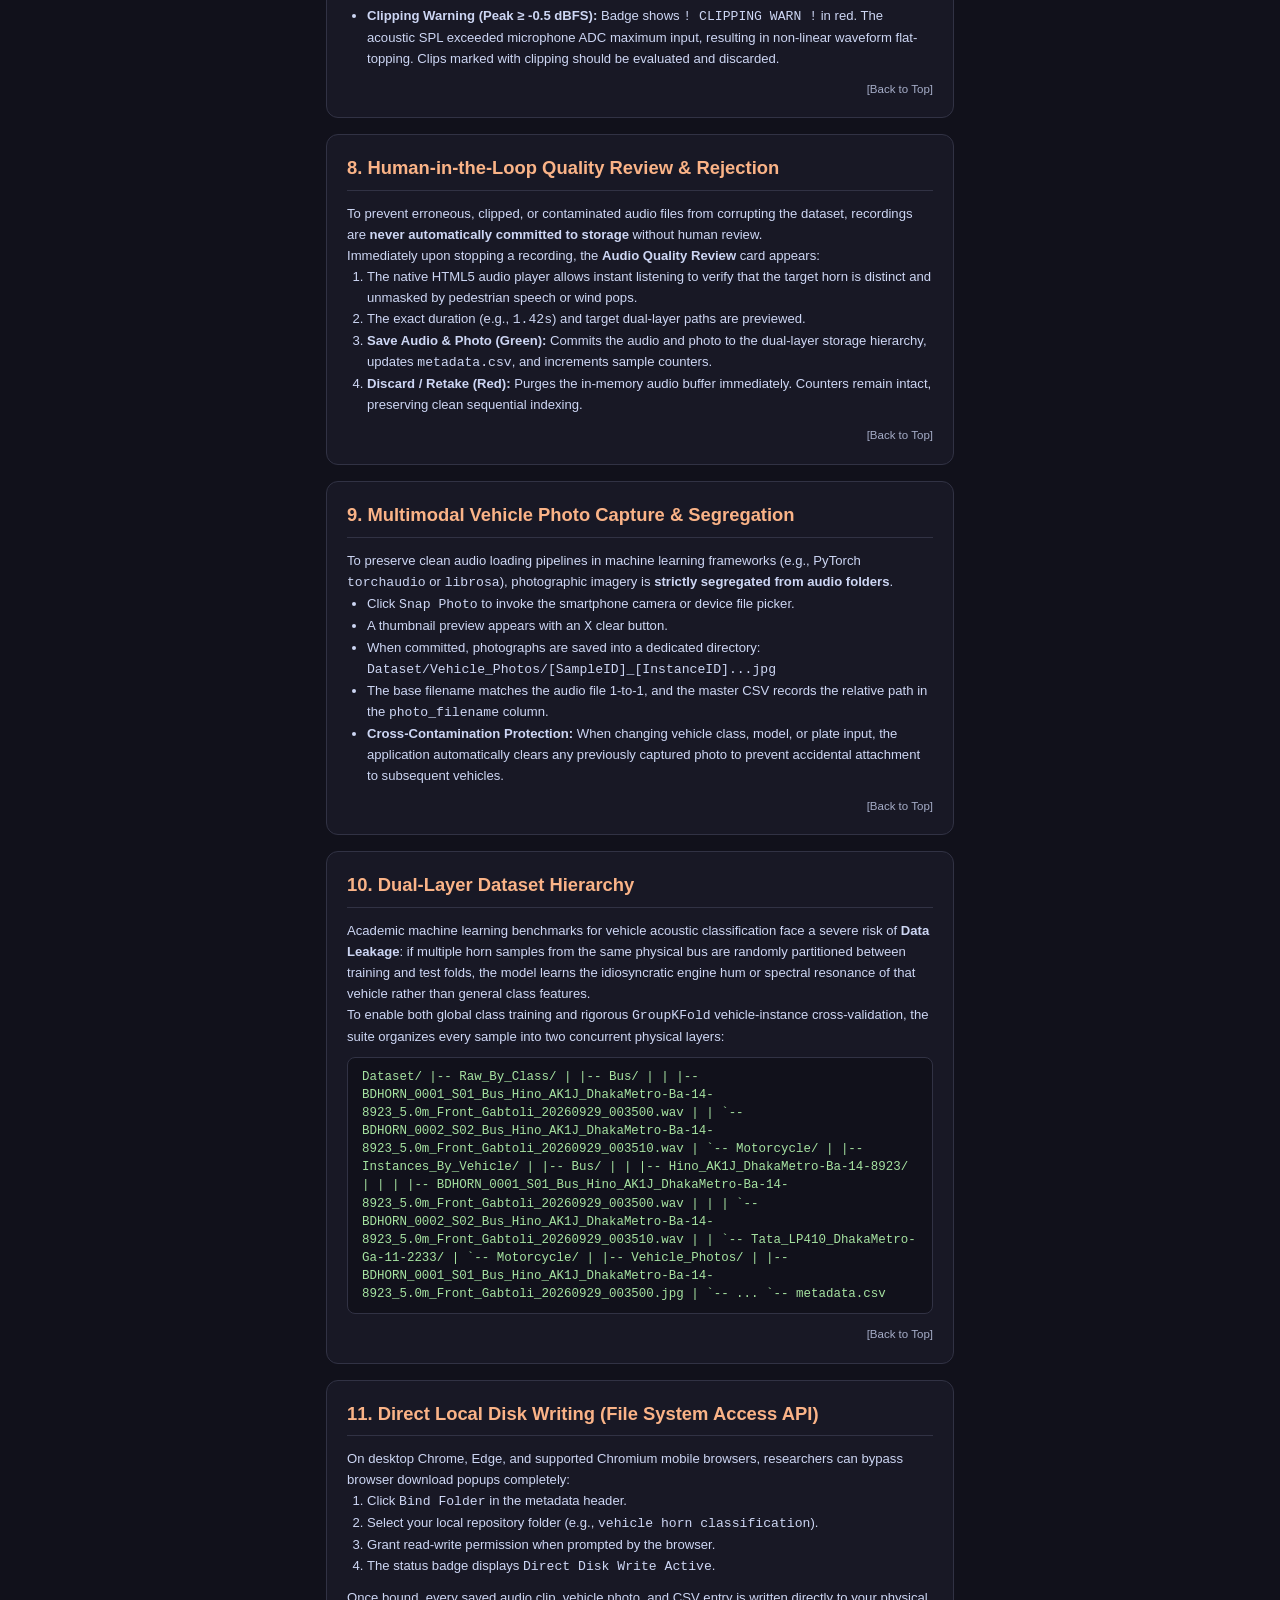
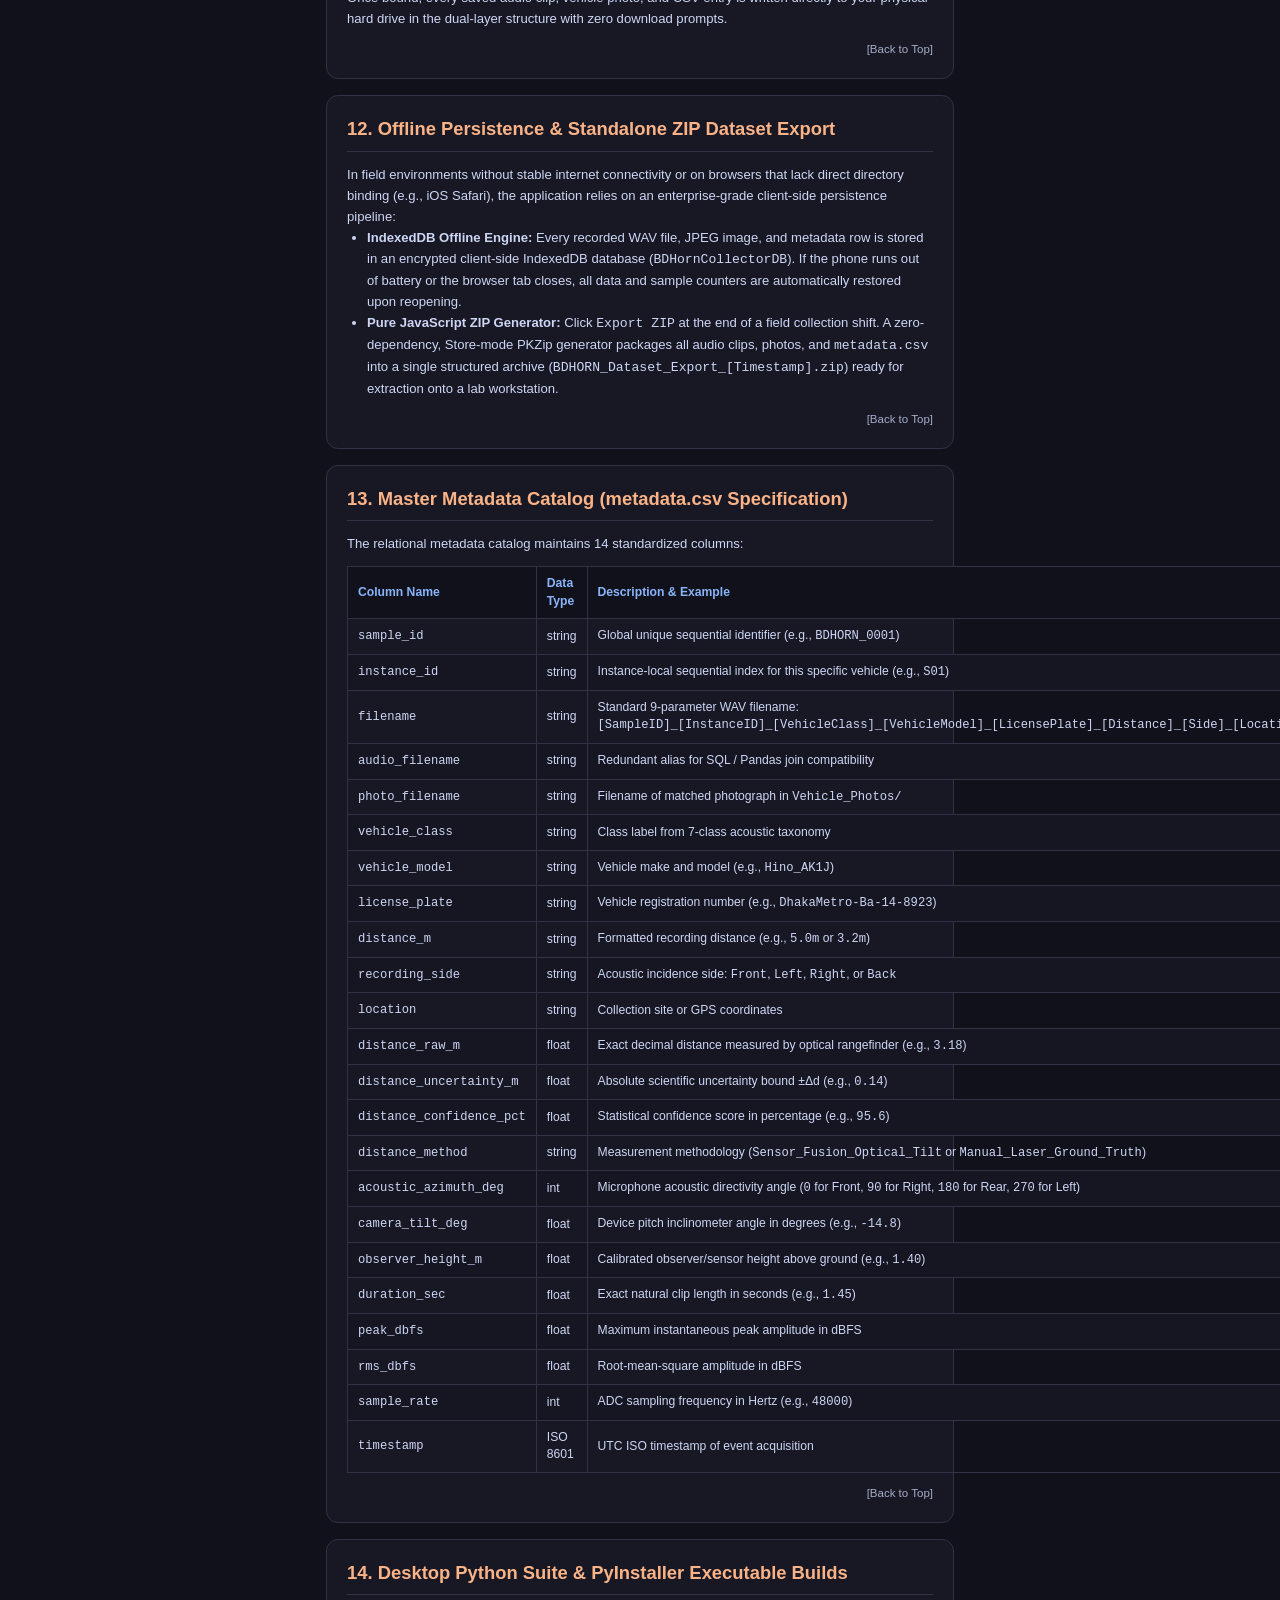
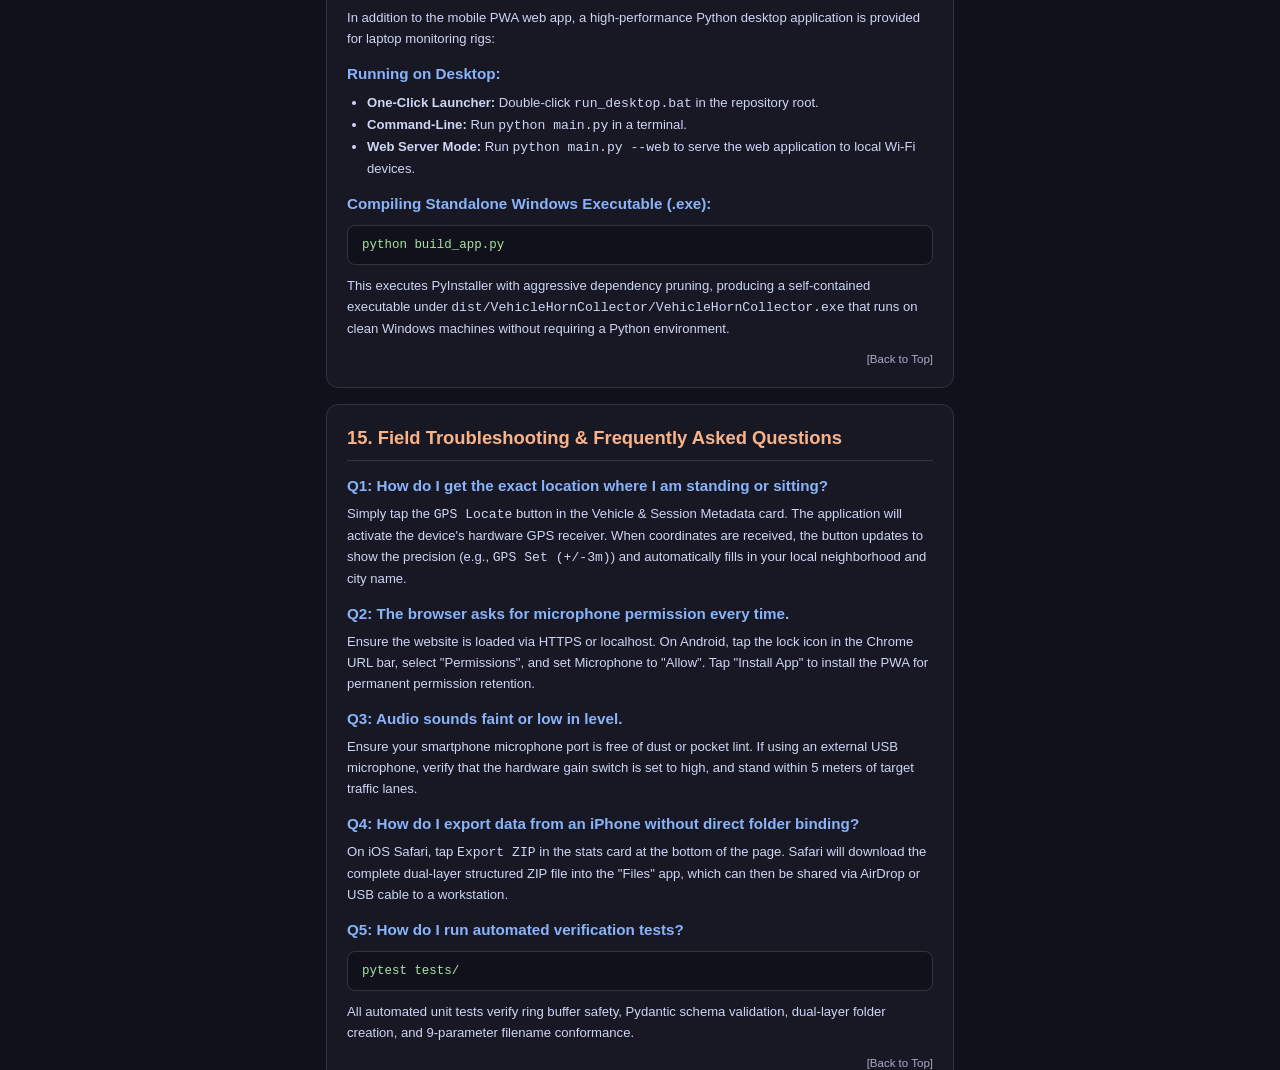
==== commit b8b82d37: "Standardize vehicle horn collection taxonomy to exact 5 classes: Bus, Car, Motorcycle, Rickshaw, Tra" ====
--- a/docs.html
+++ b/docs.html
@@ -505,7 +505,7 @@
           <div class="step-body">
             <div class="step-title">Set Vehicle Metadata & Snap Photo</div>
             <div class="step-desc">
-              Select the <strong>Vehicle Class</strong> from the dropdown (e.g., Bus, Truck, Private Car, Motorcycle, Autorickshaw). Enter the manufacturer model and registration plate number. Tap <span class="btn-tag">Snap Photo</span> to photograph the vehicle and license plate.
+              Select the <strong>Vehicle Class</strong> from the dropdown (e.g., Bus, Car, Motorcycle, Rickshaw, Traffic noise). Enter the manufacturer model and registration plate number. Tap <span class="btn-tag">Snap Photo</span> to photograph the vehicle and license plate.
             </div>
             <div class="field-tip">
               Field Tip: Verify the vehicle class, enter model name and plate ID, and capture a photo for visual validation and acoustic audit trails.
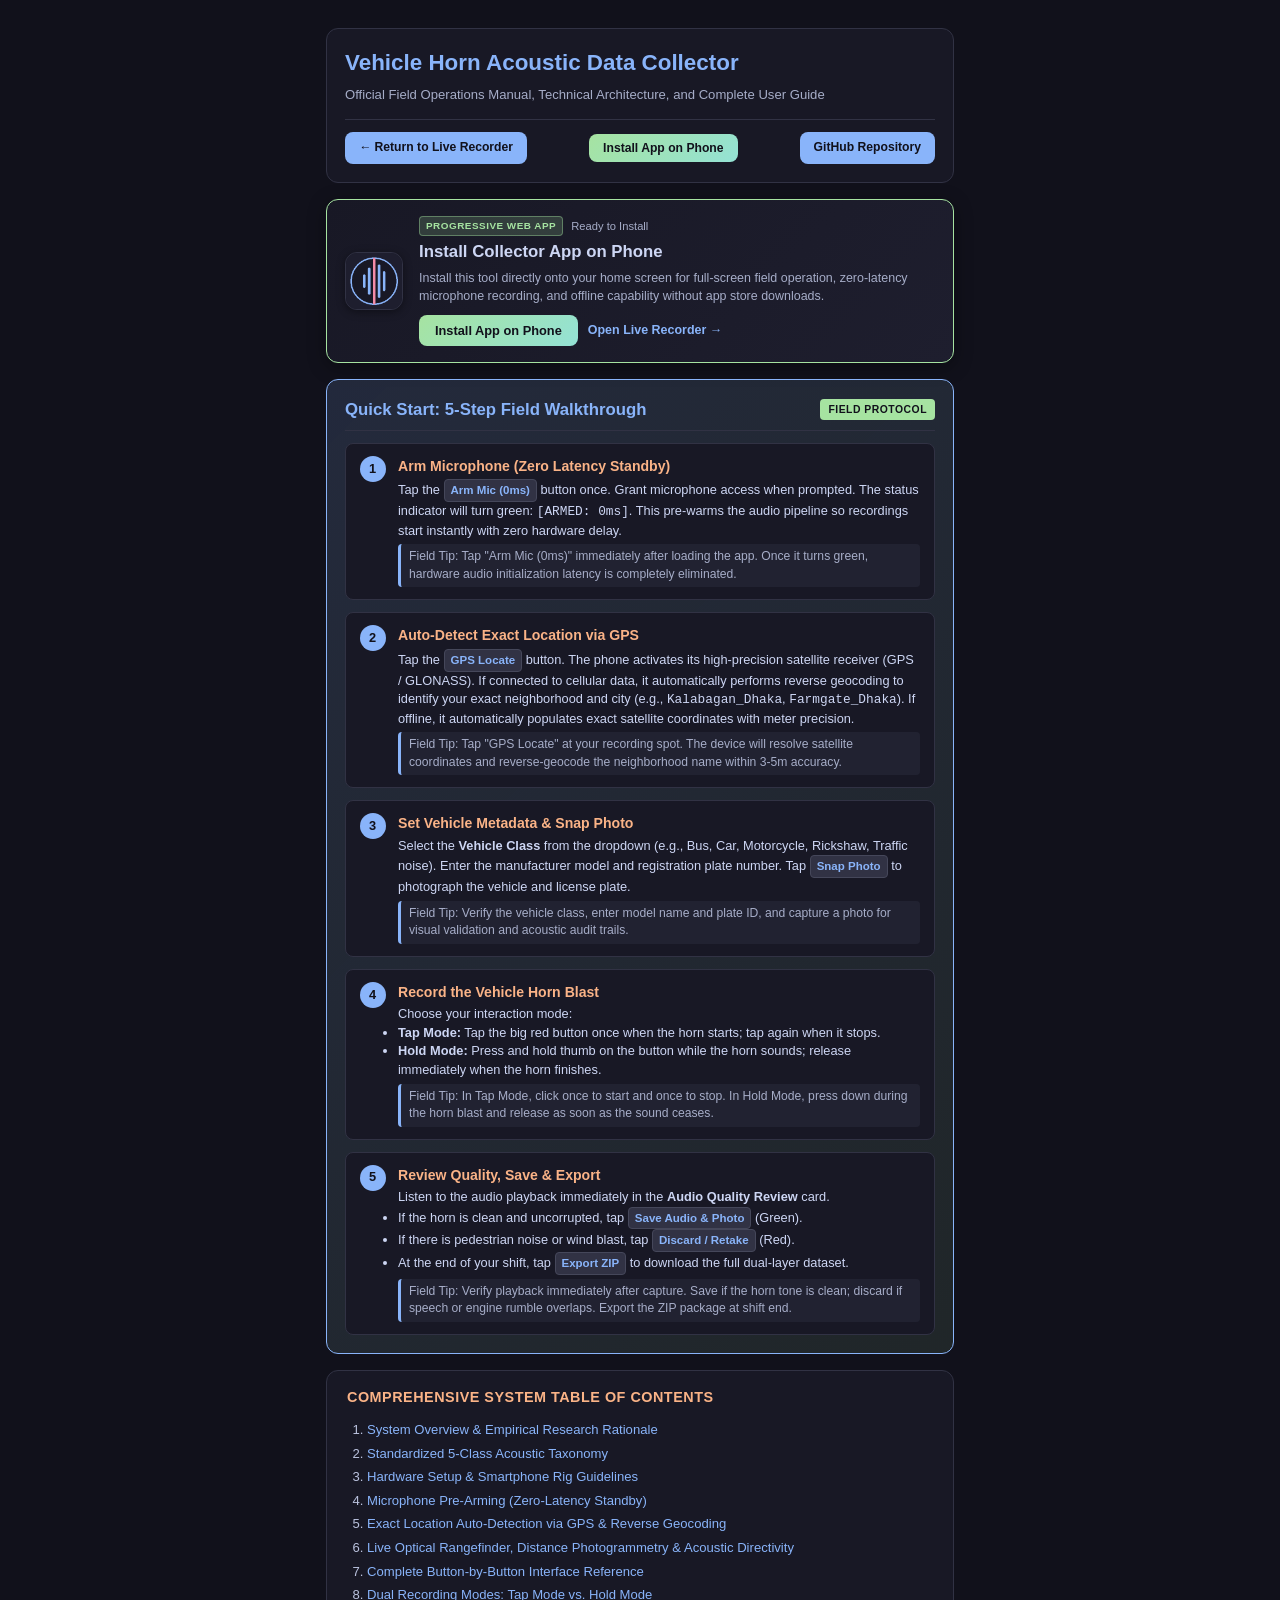
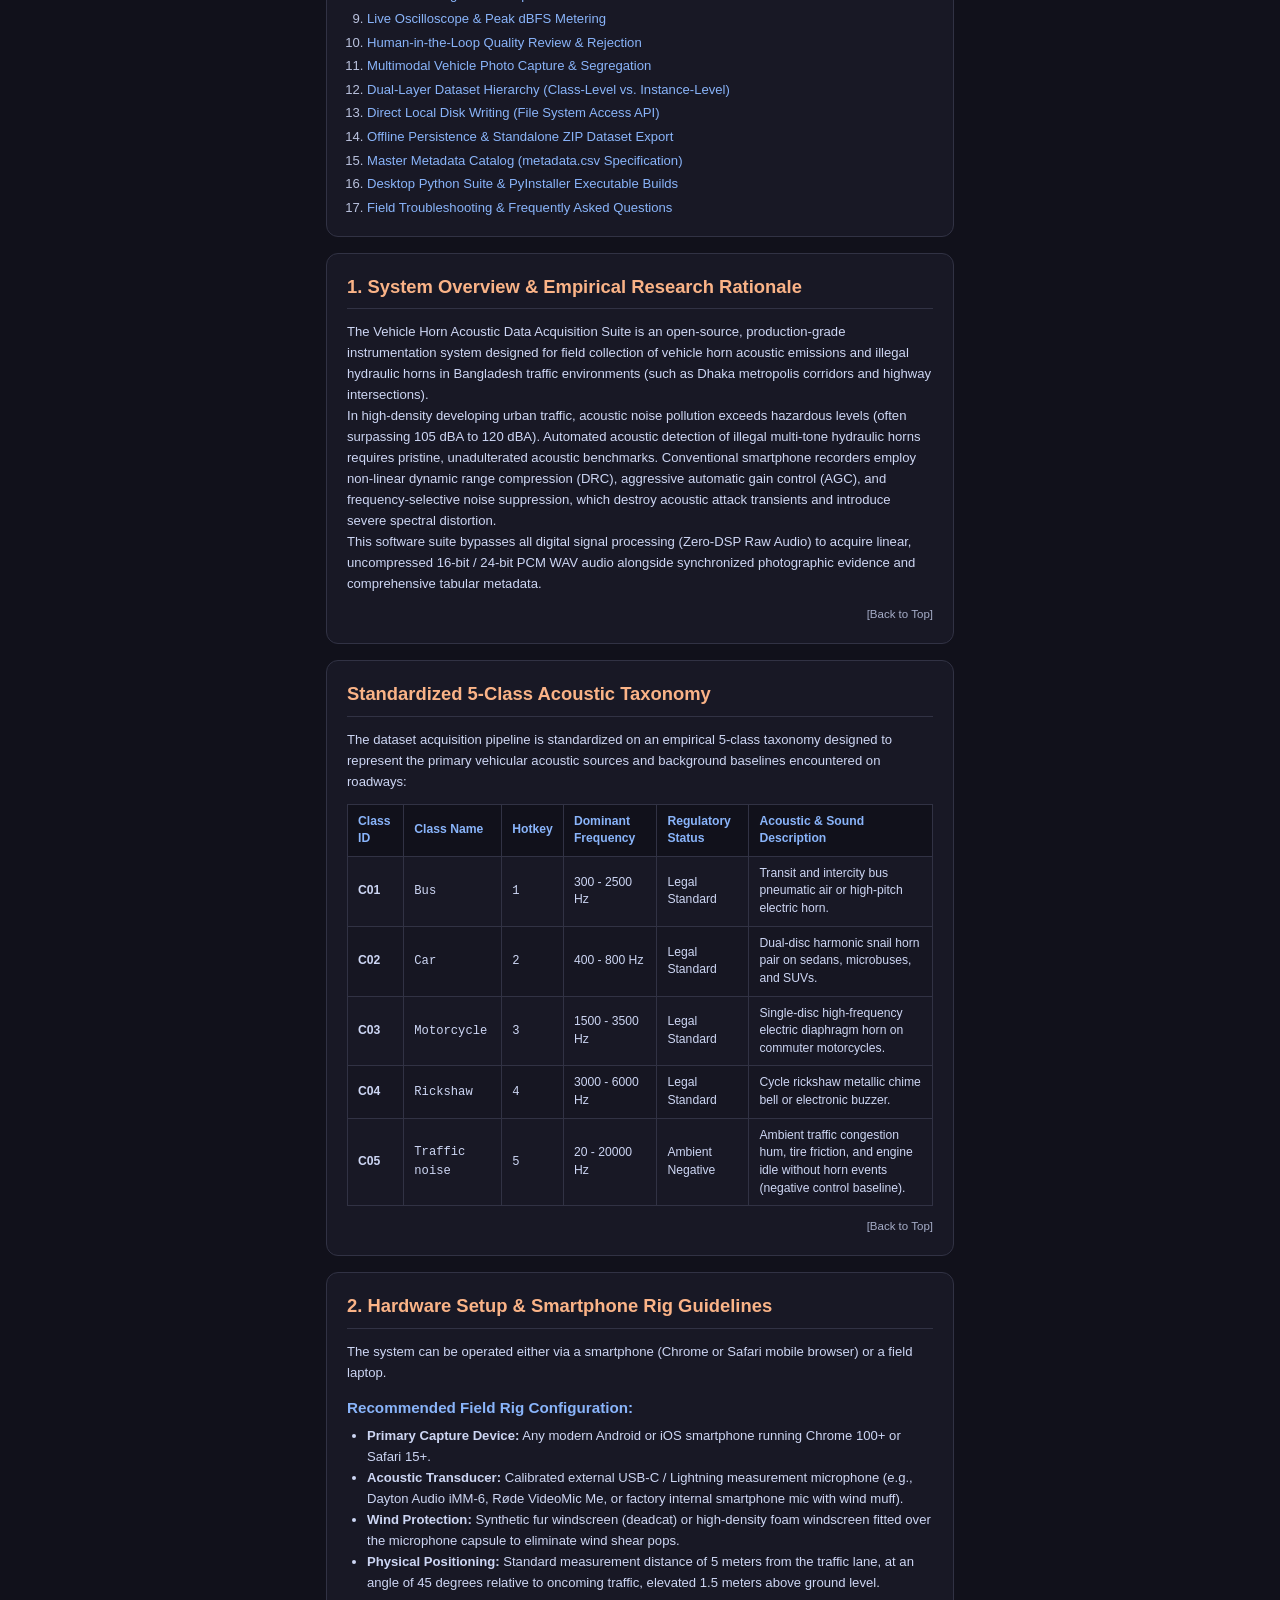
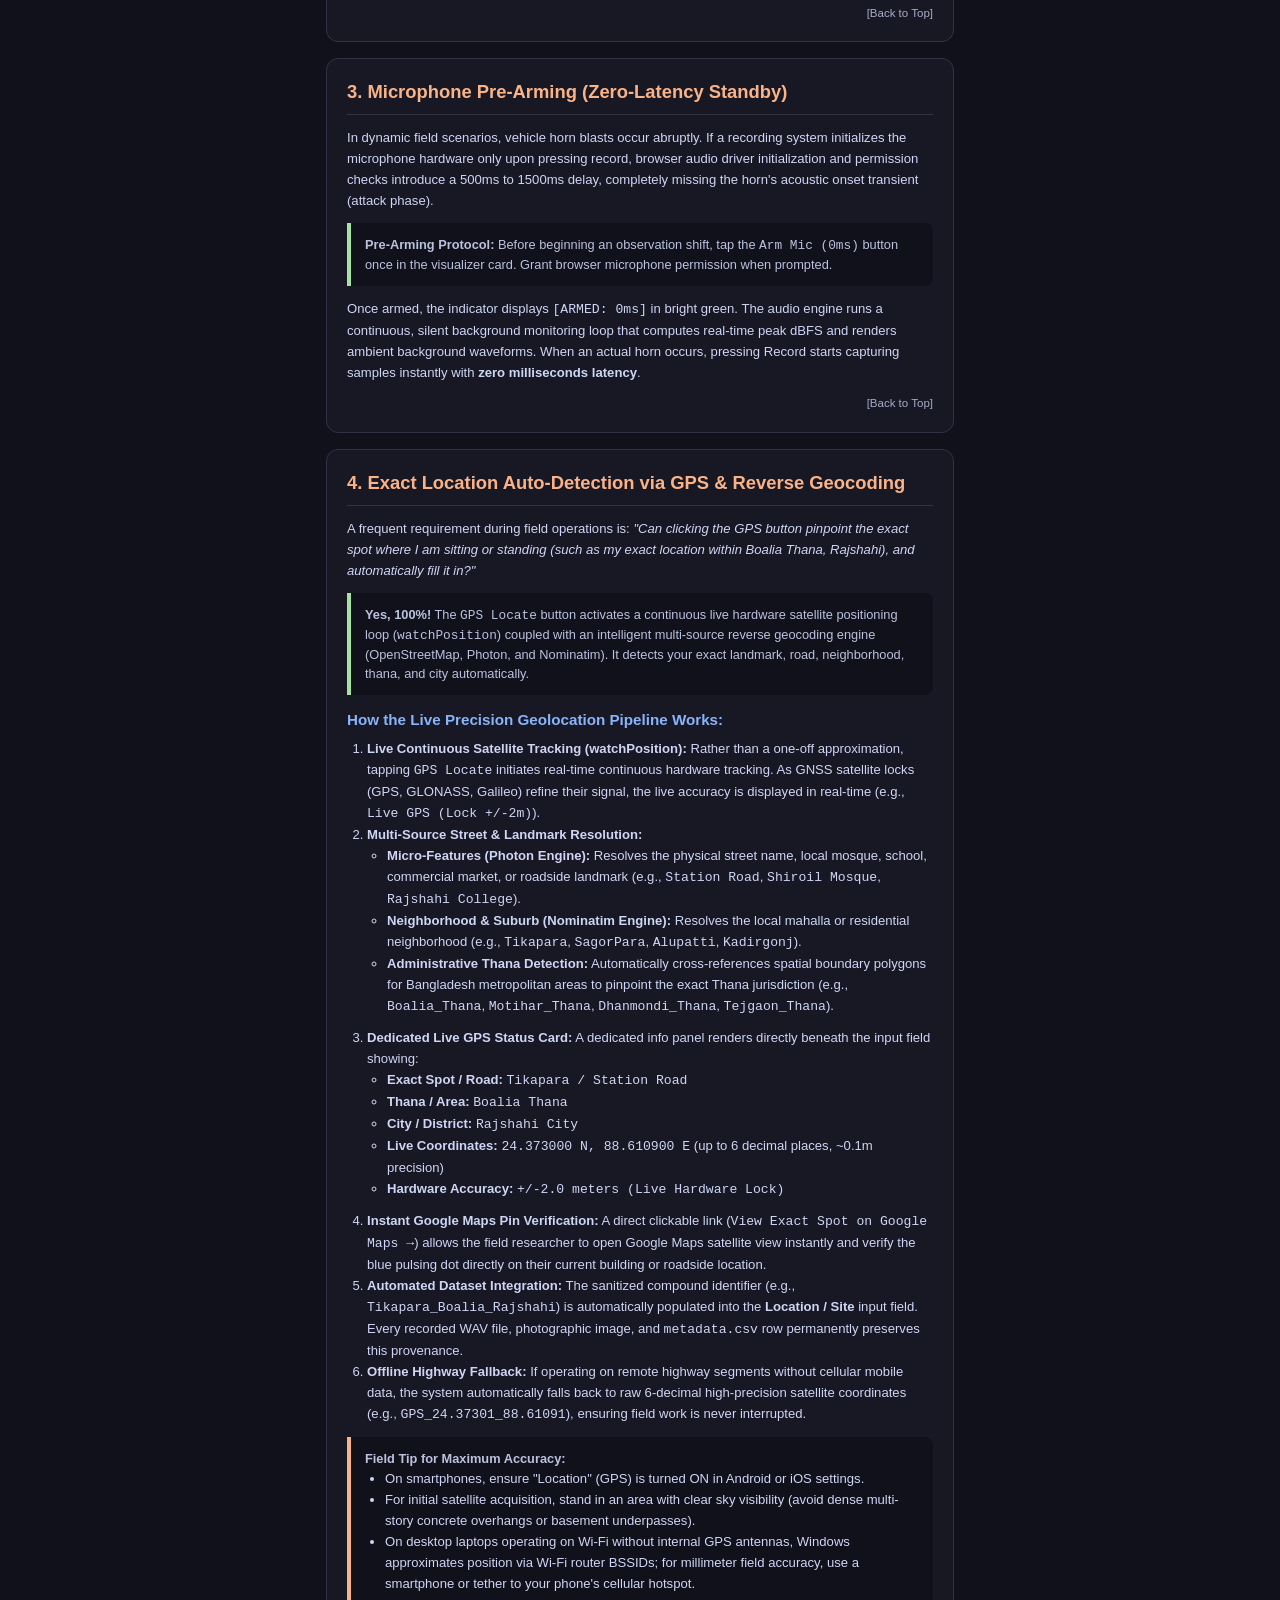
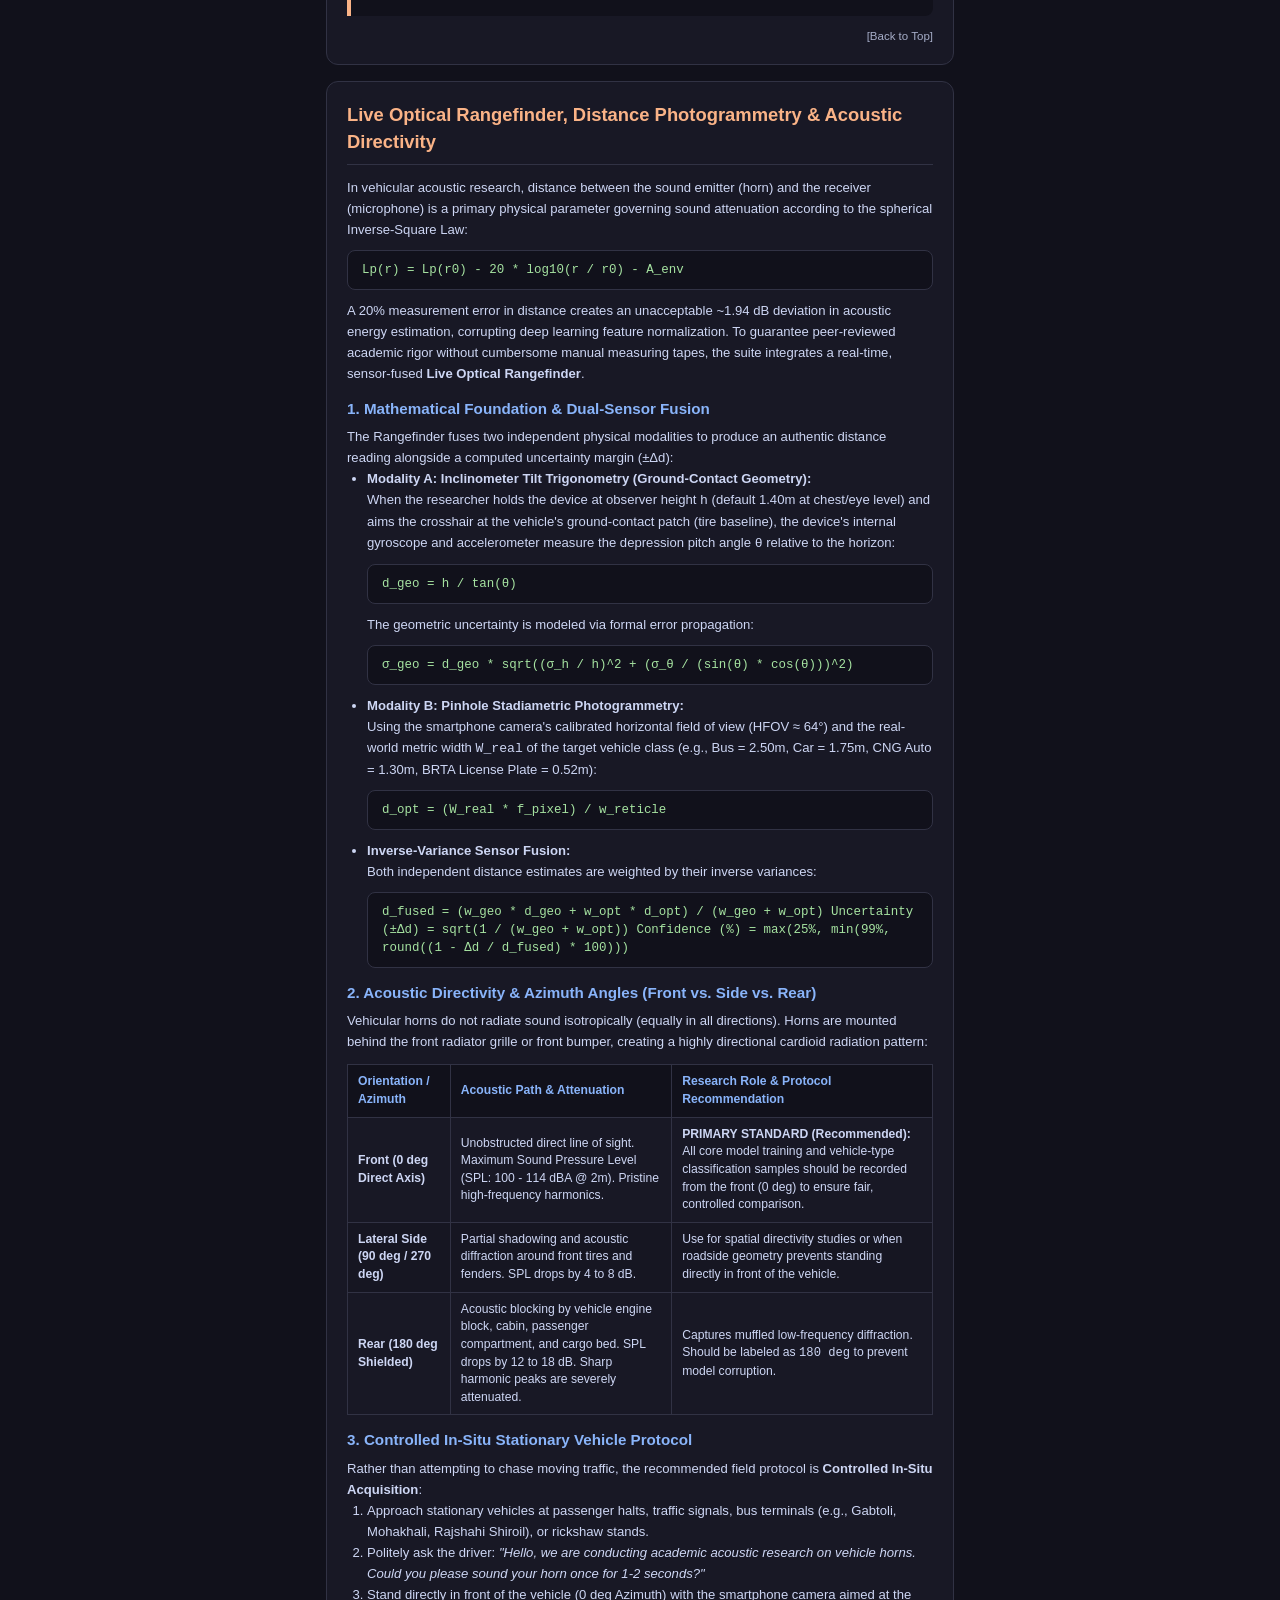
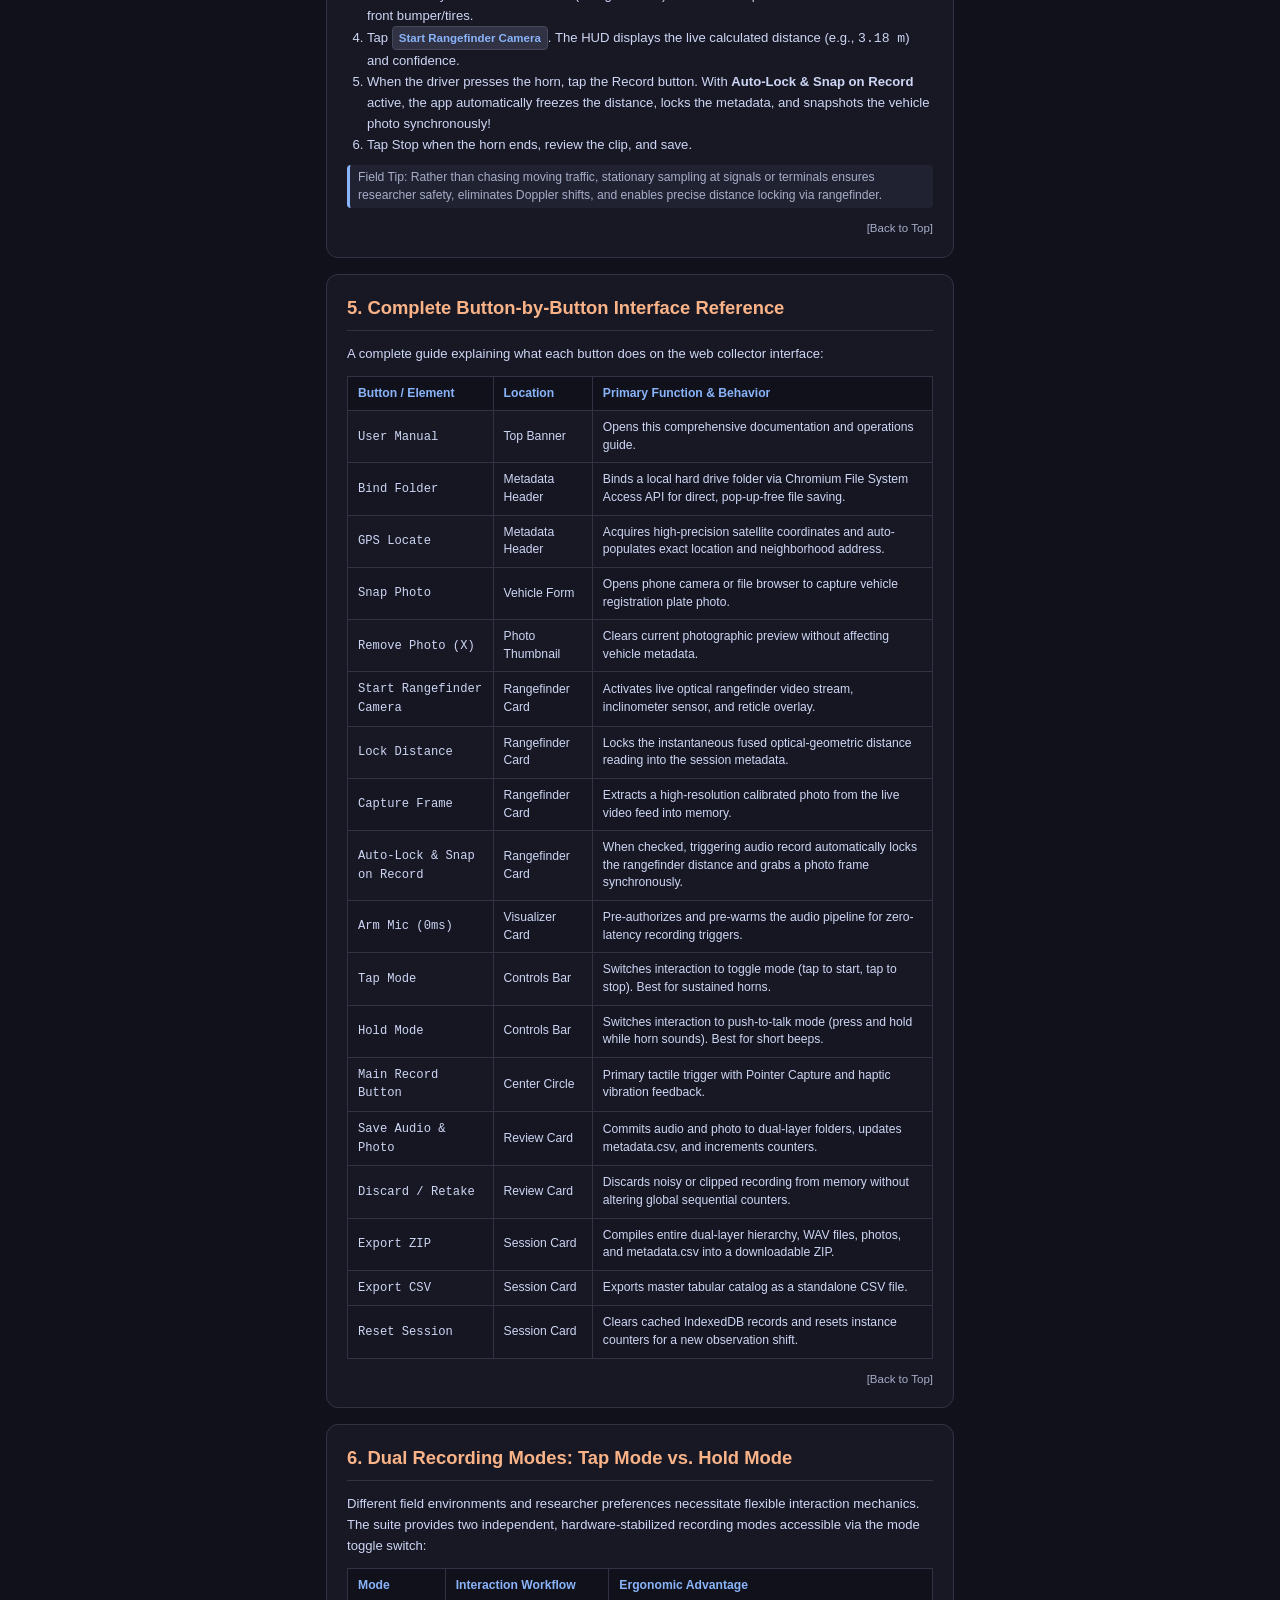
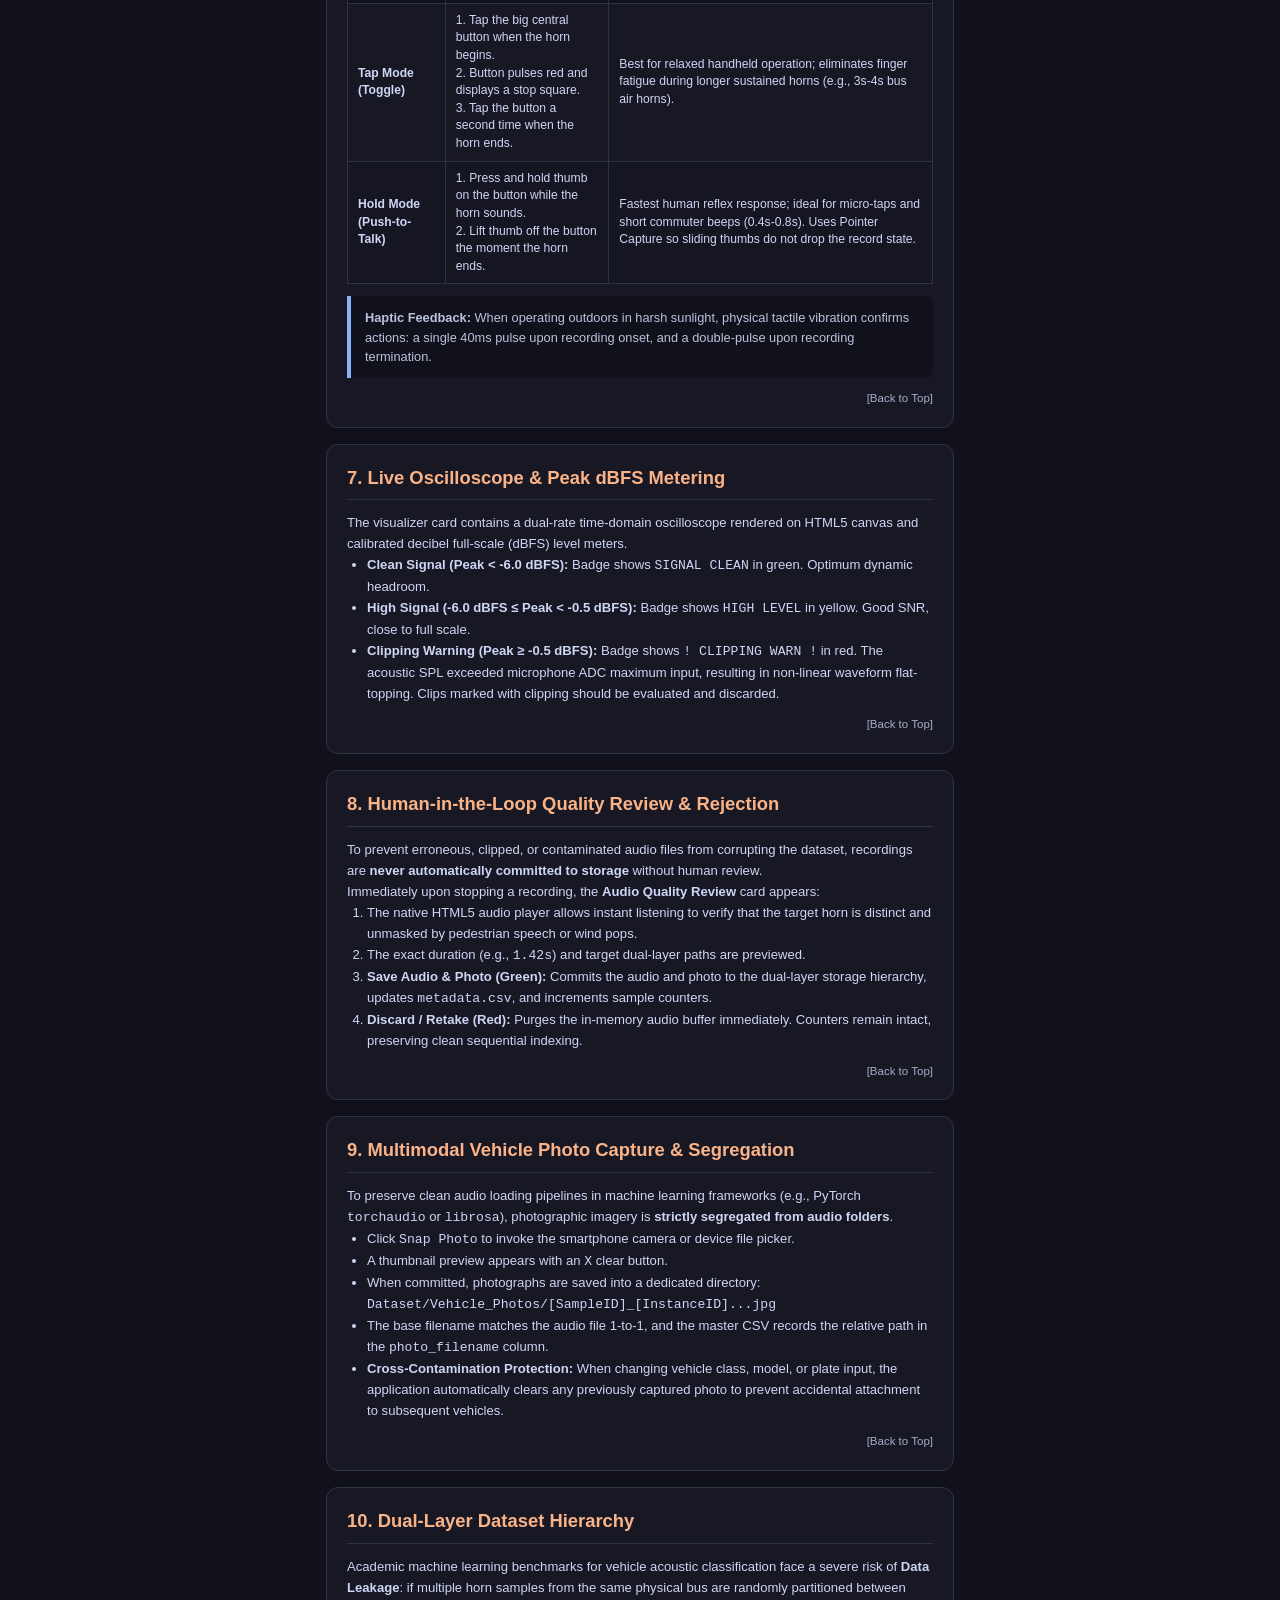
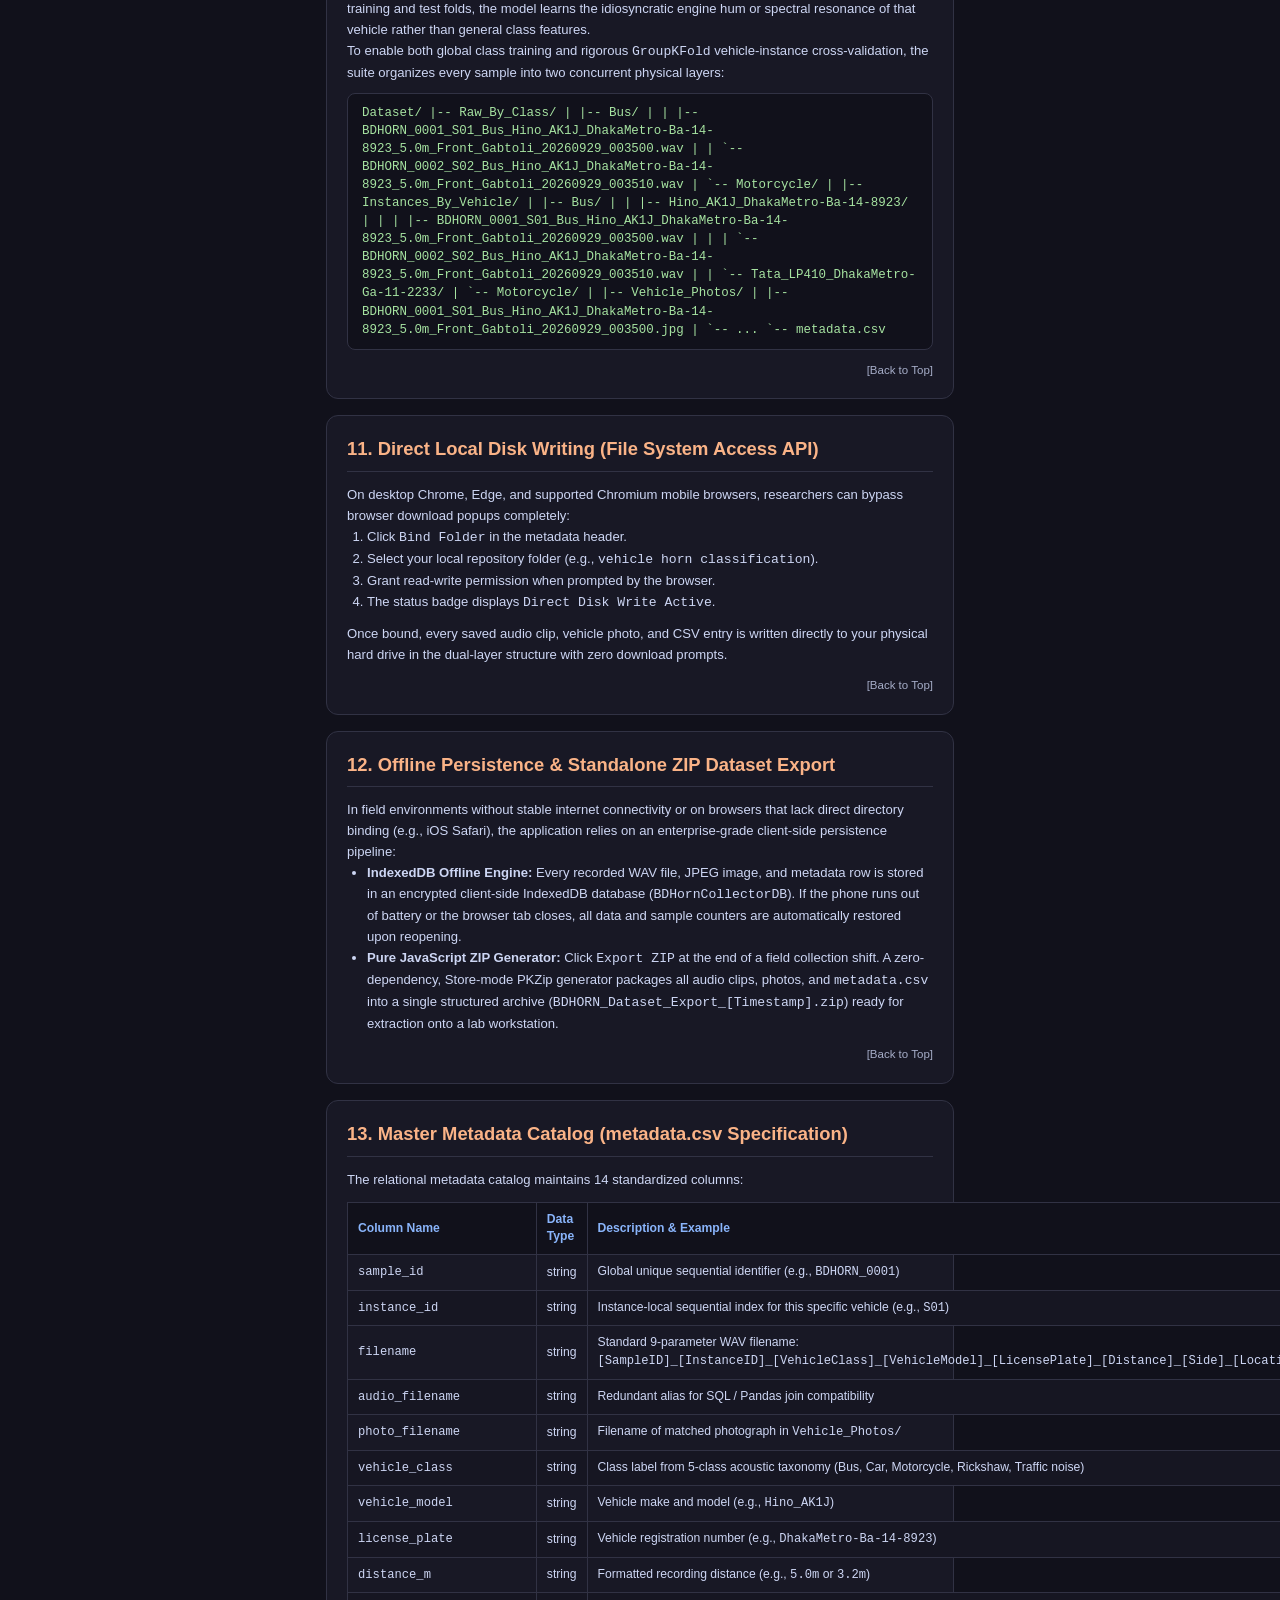
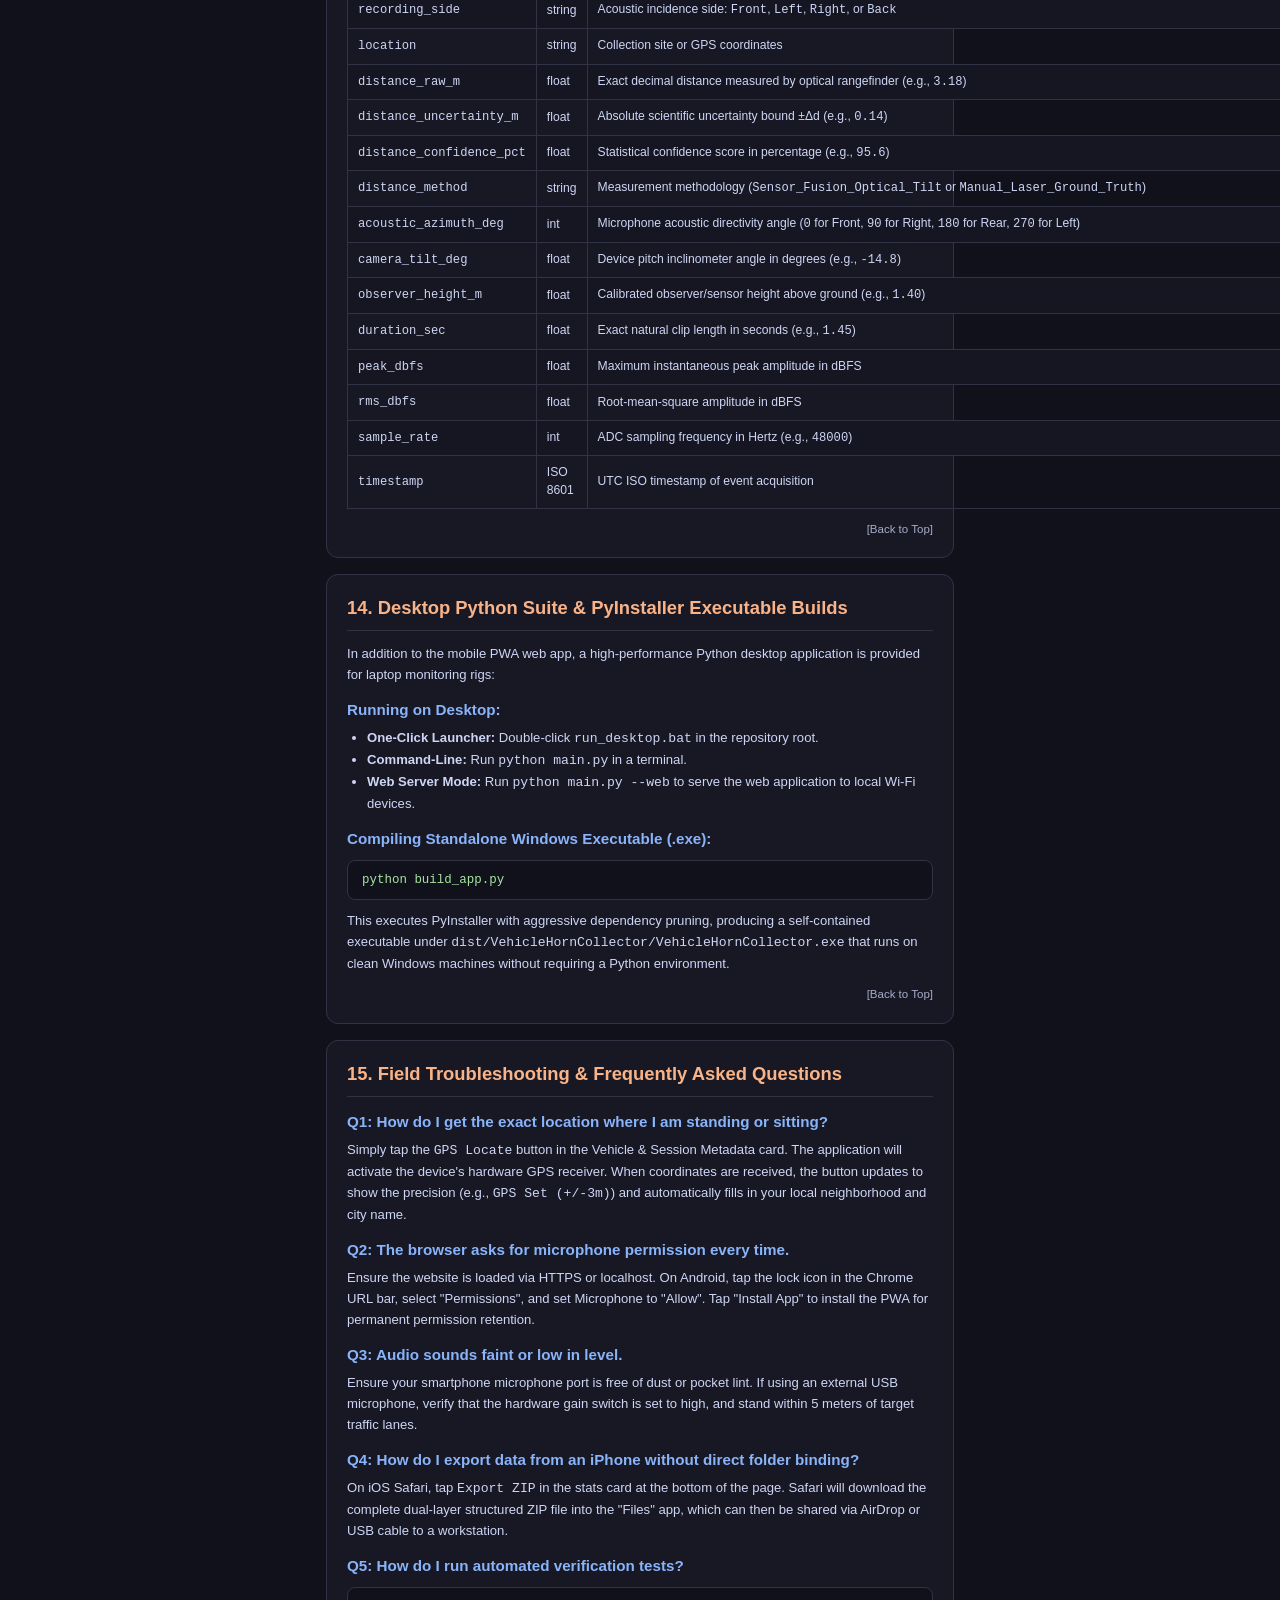
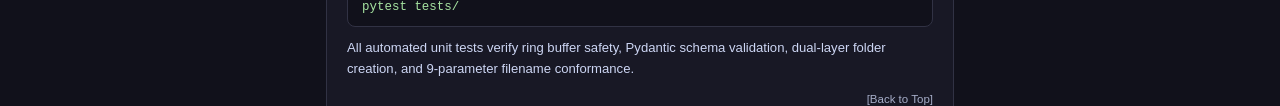
==== commit 43b96eb1: "Update comprehensive documentation across docs.html, README.md, plan.md, and system.md for 5-class t" ====
--- a/docs.html
+++ b/docs.html
@@ -555,6 +555,7 @@
       <div class="toc-title">Comprehensive System Table of Contents</div>
       <ol class="toc-list">
         <li><a href="#section-1">System Overview & Empirical Research Rationale</a></li>
+        <li><a href="#section-taxonomy">Standardized 5-Class Acoustic Taxonomy</a></li>
         <li><a href="#section-2">Hardware Setup & Smartphone Rig Guidelines</a></li>
         <li><a href="#section-3">Microphone Pre-Arming (Zero-Latency Standby)</a></li>
         <li><a href="#section-4">Exact Location Auto-Detection via GPS & Reverse Geocoding</a></li>
@@ -585,6 +586,69 @@
       <p>
         This software suite bypasses all digital signal processing (Zero-DSP Raw Audio) to acquire linear, uncompressed 16-bit / 24-bit PCM WAV audio alongside synchronized photographic evidence and comprehensive tabular metadata.
       </p>
+      <div class="back-to-top"><a href="#">[Back to Top]</a></div>
+    </article>
+
+    <!-- Section Taxonomy -->
+    <article id="section-taxonomy" class="doc-section">
+      <h2>Standardized 5-Class Acoustic Taxonomy</h2>
+      <p>
+        The dataset acquisition pipeline is standardized on an empirical 5-class taxonomy designed to represent the primary vehicular acoustic sources and background baselines encountered on roadways:
+      </p>
+      <table class="data-table">
+        <thead>
+          <tr>
+            <th>Class ID</th>
+            <th>Class Name</th>
+            <th>Hotkey</th>
+            <th>Dominant Frequency</th>
+            <th>Regulatory Status</th>
+            <th>Acoustic & Sound Description</th>
+          </tr>
+        </thead>
+        <tbody>
+          <tr>
+            <td><strong>C01</strong></td>
+            <td><code>Bus</code></td>
+            <td><code>1</code></td>
+            <td>300 - 2500 Hz</td>
+            <td>Legal Standard</td>
+            <td>Transit and intercity bus pneumatic air or high-pitch electric horn.</td>
+          </tr>
+          <tr>
+            <td><strong>C02</strong></td>
+            <td><code>Car</code></td>
+            <td><code>2</code></td>
+            <td>400 - 800 Hz</td>
+            <td>Legal Standard</td>
+            <td>Dual-disc harmonic snail horn pair on sedans, microbuses, and SUVs.</td>
+          </tr>
+          <tr>
+            <td><strong>C03</strong></td>
+            <td><code>Motorcycle</code></td>
+            <td><code>3</code></td>
+            <td>1500 - 3500 Hz</td>
+            <td>Legal Standard</td>
+            <td>Single-disc high-frequency electric diaphragm horn on commuter motorcycles.</td>
+          </tr>
+          <tr>
+            <td><strong>C04</strong></td>
+            <td><code>Rickshaw</code></td>
+            <td><code>4</code></td>
+            <td>3000 - 6000 Hz</td>
+            <td>Legal Standard</td>
+            <td>Cycle rickshaw metallic chime bell or electronic buzzer.</td>
+          </tr>
+          <tr>
+            <td><strong>C05</strong></td>
+            <td><code>Traffic noise</code></td>
+            <td><code>5</code></td>
+            <td>20 - 20000 Hz</td>
+            <td>Ambient Negative</td>
+            <td>Ambient traffic congestion hum, tire friction, and engine idle without horn events (negative control baseline).</td>
+          </tr>
+        </tbody>
+      </table>
       <div class="back-to-top"><a href="#">[Back to Top]</a></div>
     </article>
 
@@ -1058,7 +1122,7 @@
           <tr><td><code>filename</code></td><td>string</td><td>Standard 9-parameter WAV filename: <code>[SampleID]_[InstanceID]_[VehicleClass]_[VehicleModel]_[LicensePlate]_[Distance]_[Side]_[Location]_[Timestamp].wav</code></td></tr>
           <tr><td><code>audio_filename</code></td><td>string</td><td>Redundant alias for SQL / Pandas join compatibility</td></tr>
           <tr><td><code>photo_filename</code></td><td>string</td><td>Filename of matched photograph in <code>Vehicle_Photos/</code></td></tr>
-          <tr><td><code>vehicle_class</code></td><td>string</td><td>Class label from 7-class acoustic taxonomy</td></tr>
+          <tr><td><code>vehicle_class</code></td><td>string</td><td>Class label from 5-class acoustic taxonomy (Bus, Car, Motorcycle, Rickshaw, Traffic noise)</td></tr>
           <tr><td><code>vehicle_model</code></td><td>string</td><td>Vehicle make and model (e.g., <code>Hino_AK1J</code>)</td></tr>
           <tr><td><code>license_plate</code></td><td>string</td><td>Vehicle registration number (e.g., <code>DhakaMetro-Ba-14-8923</code>)</td></tr>
           <tr><td><code>distance_m</code></td><td>string</td><td>Formatted recording distance (e.g., <code>5.0m</code> or <code>3.2m</code>)</td></tr>
